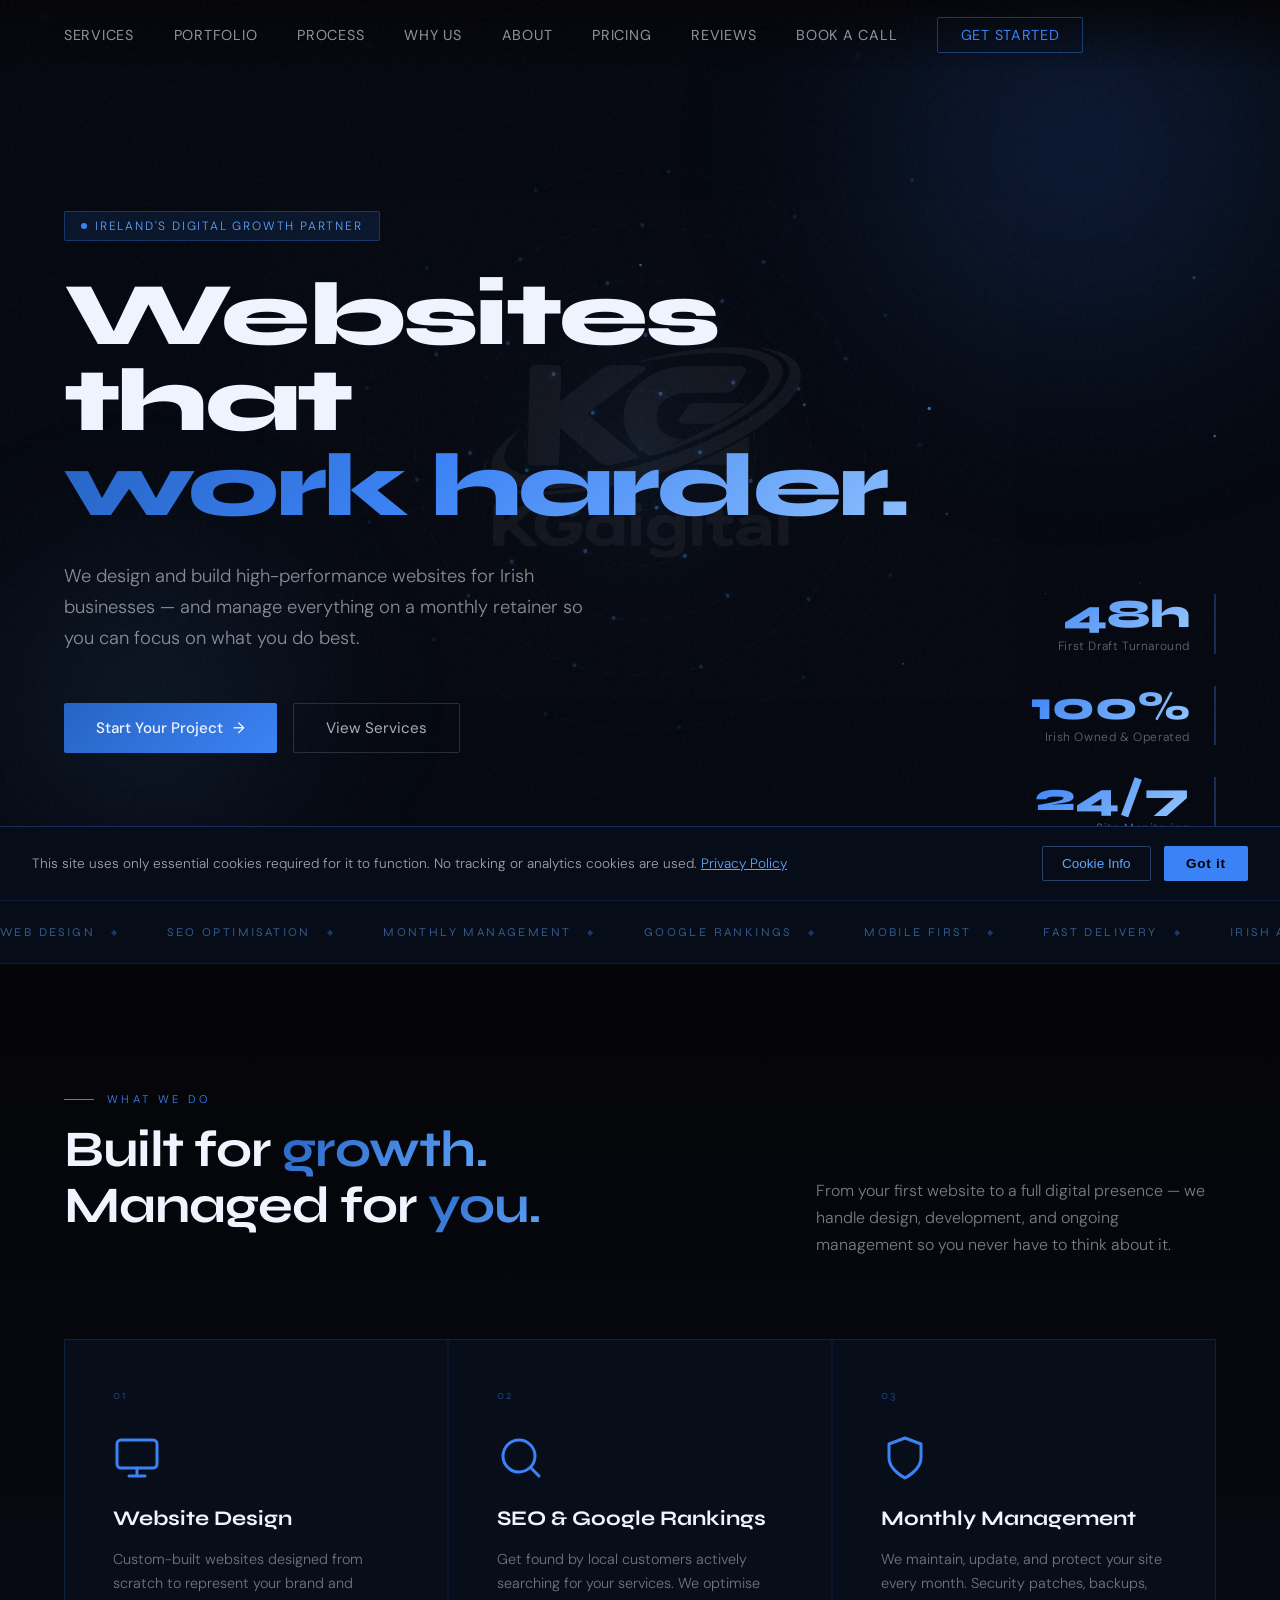
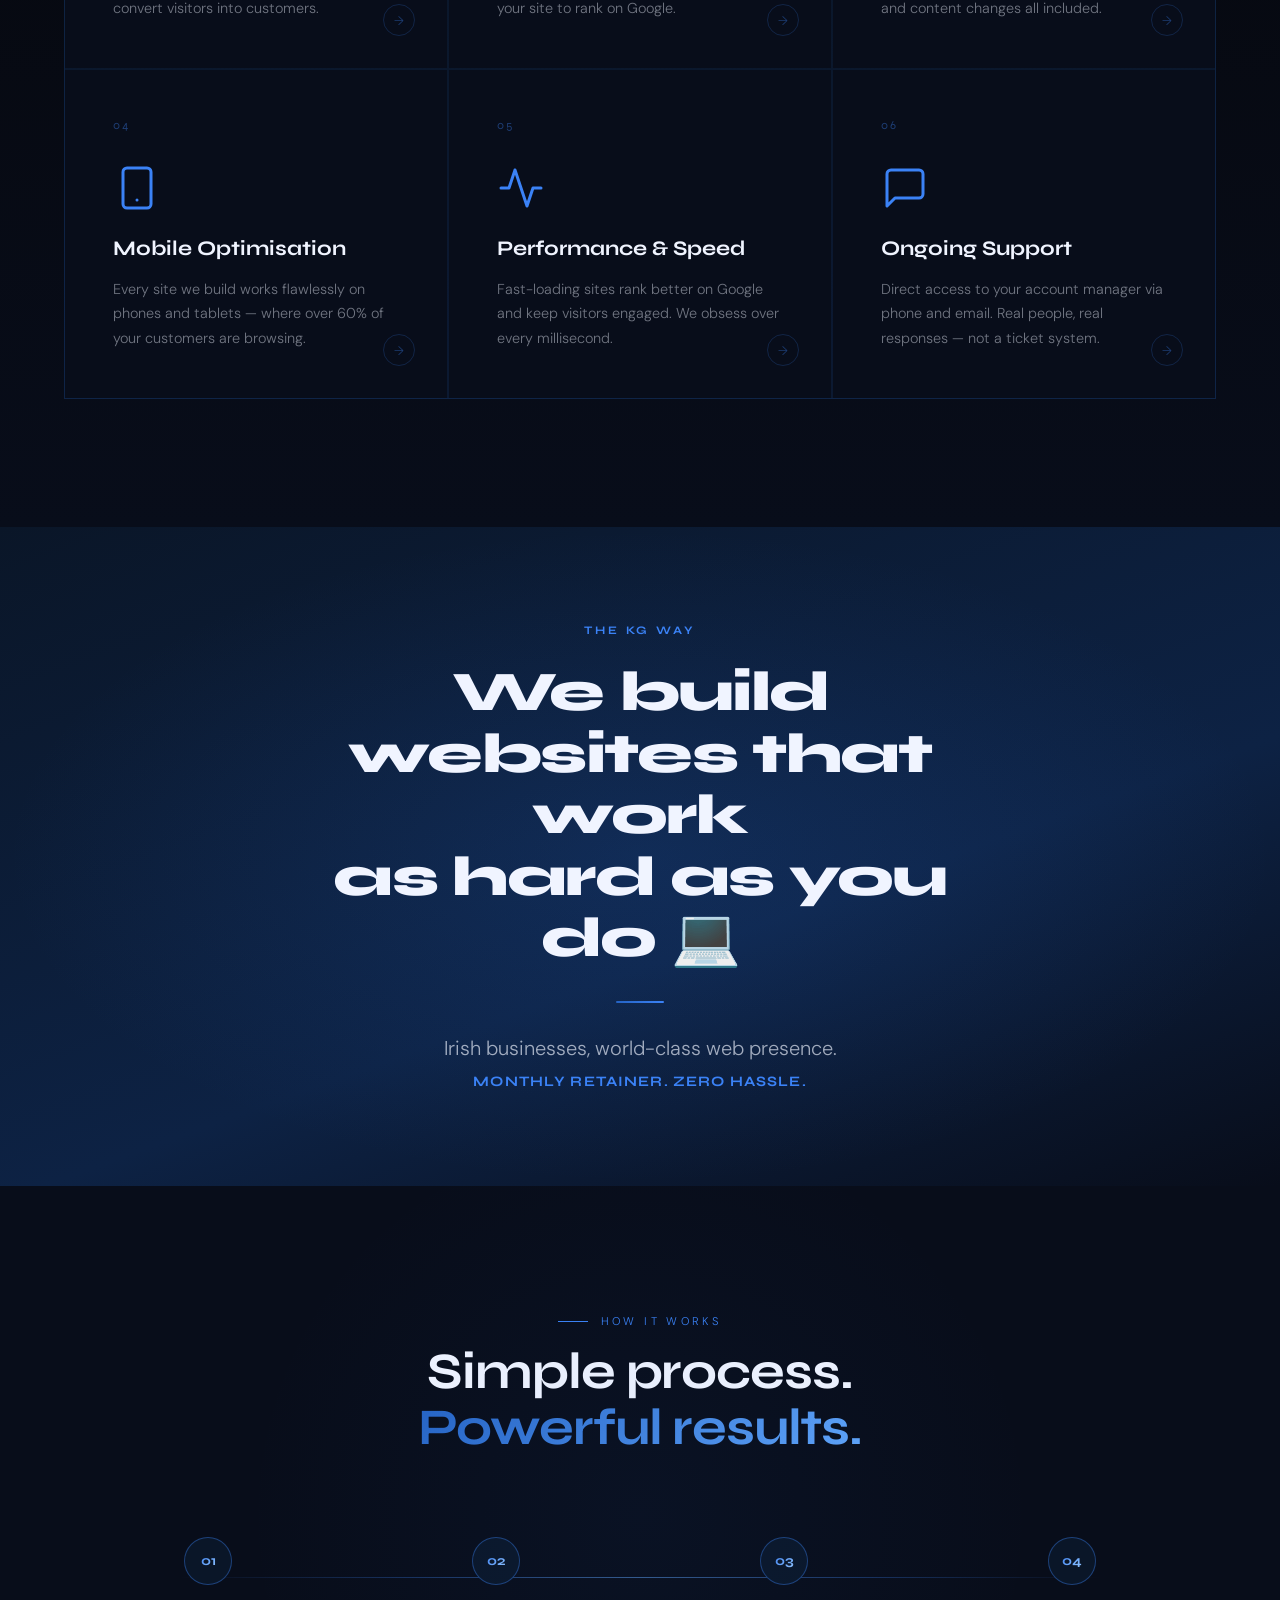
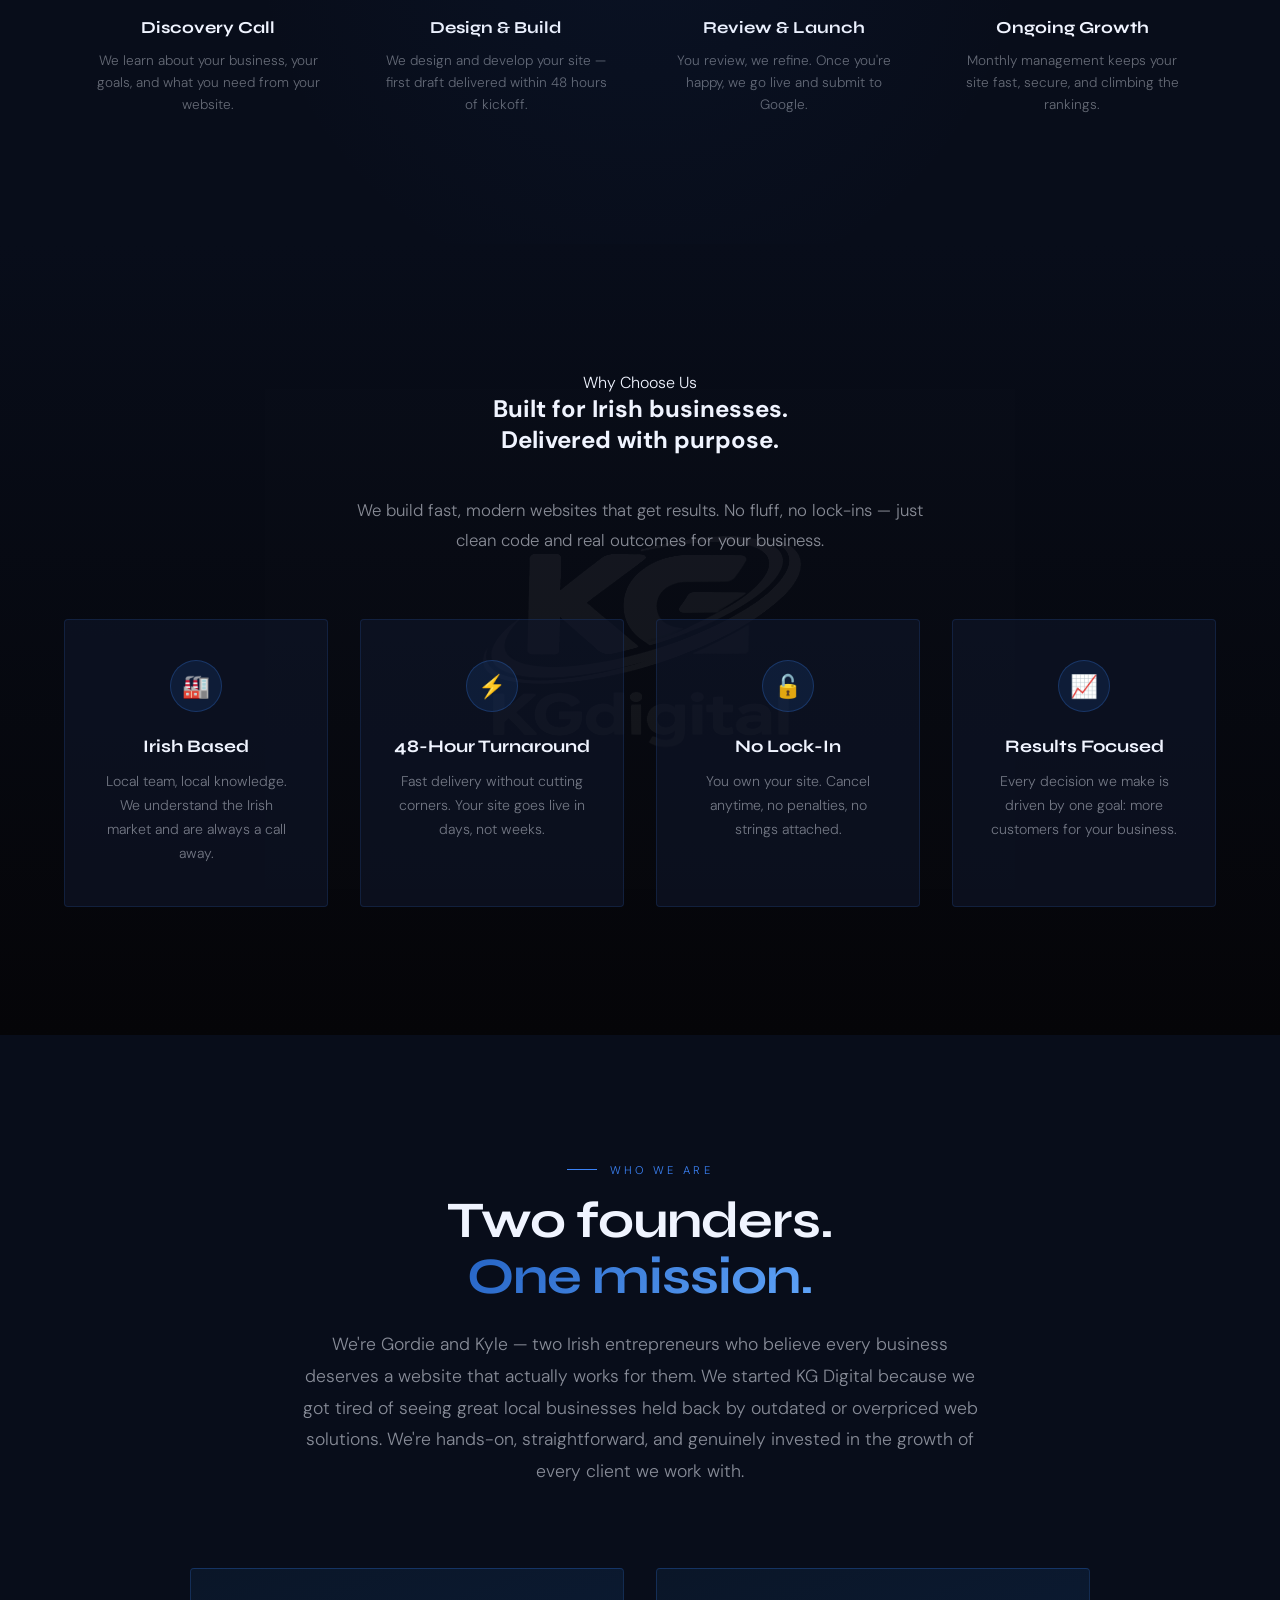
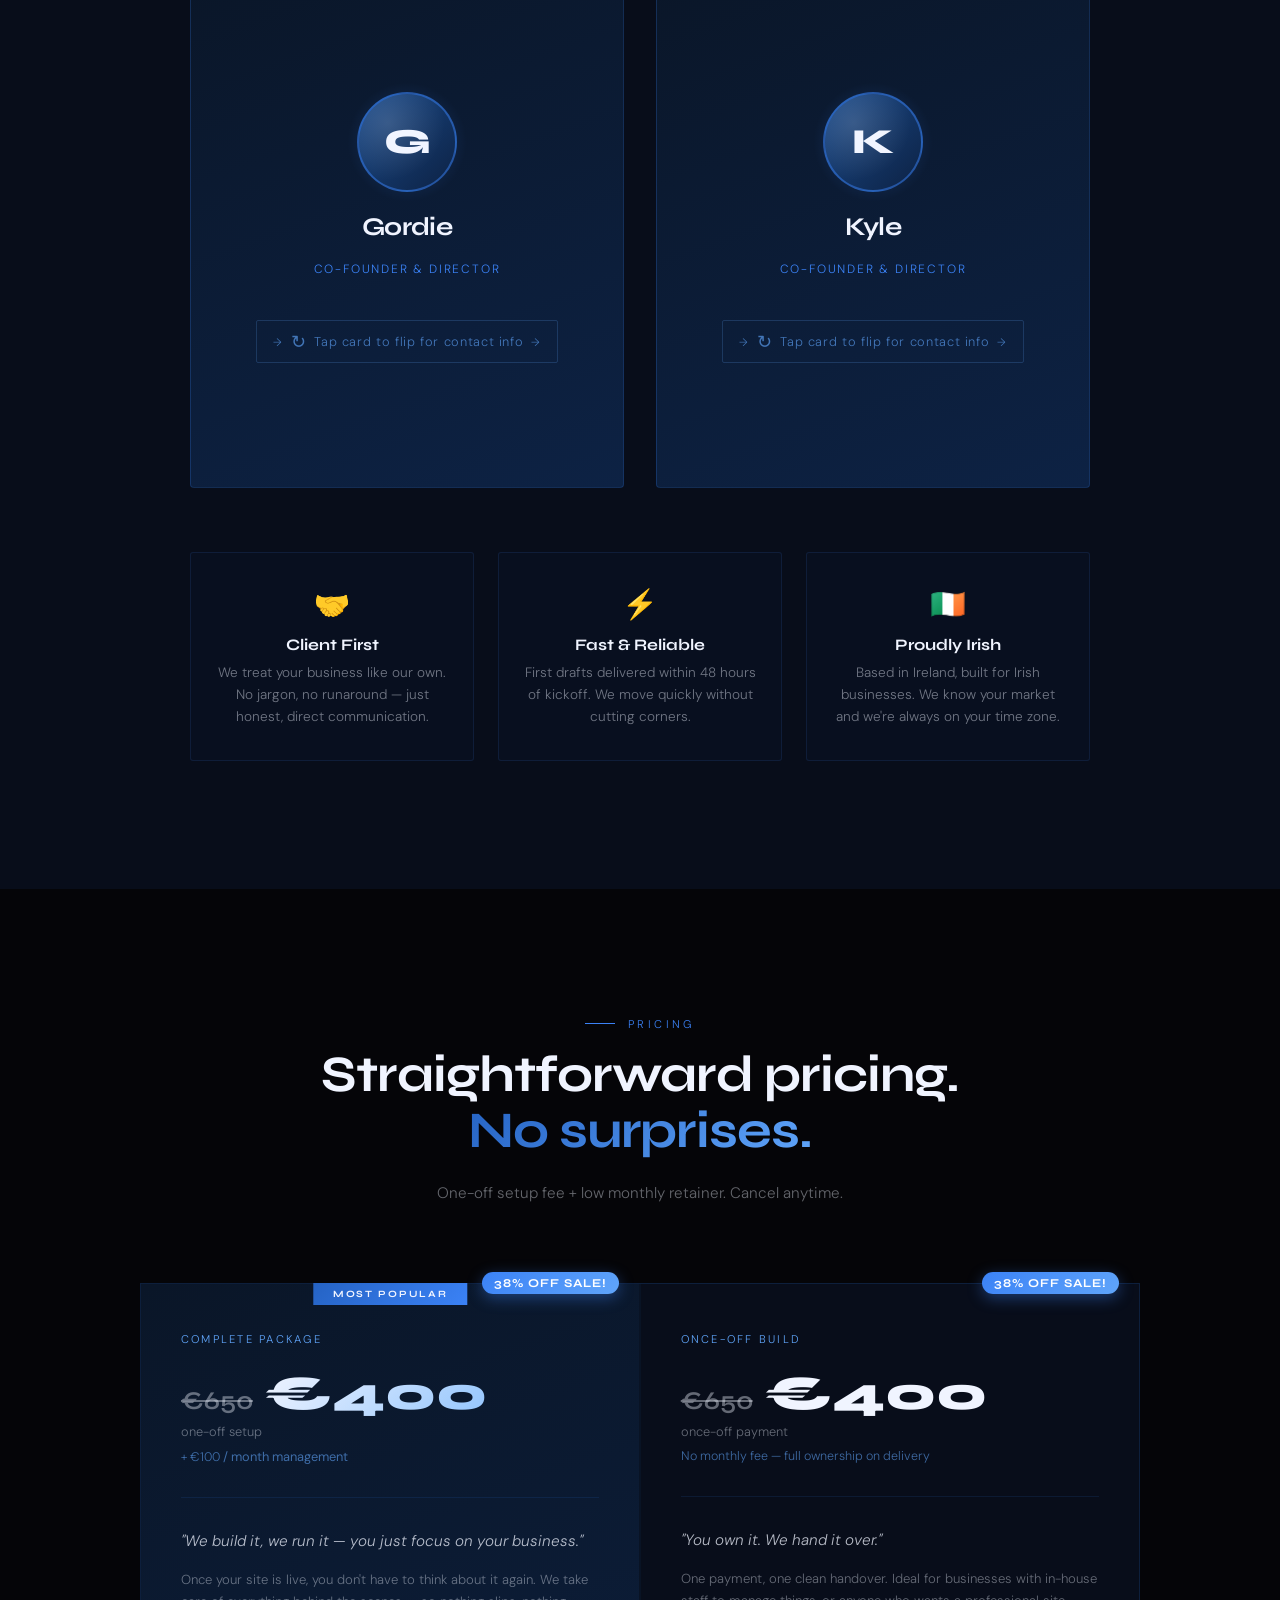
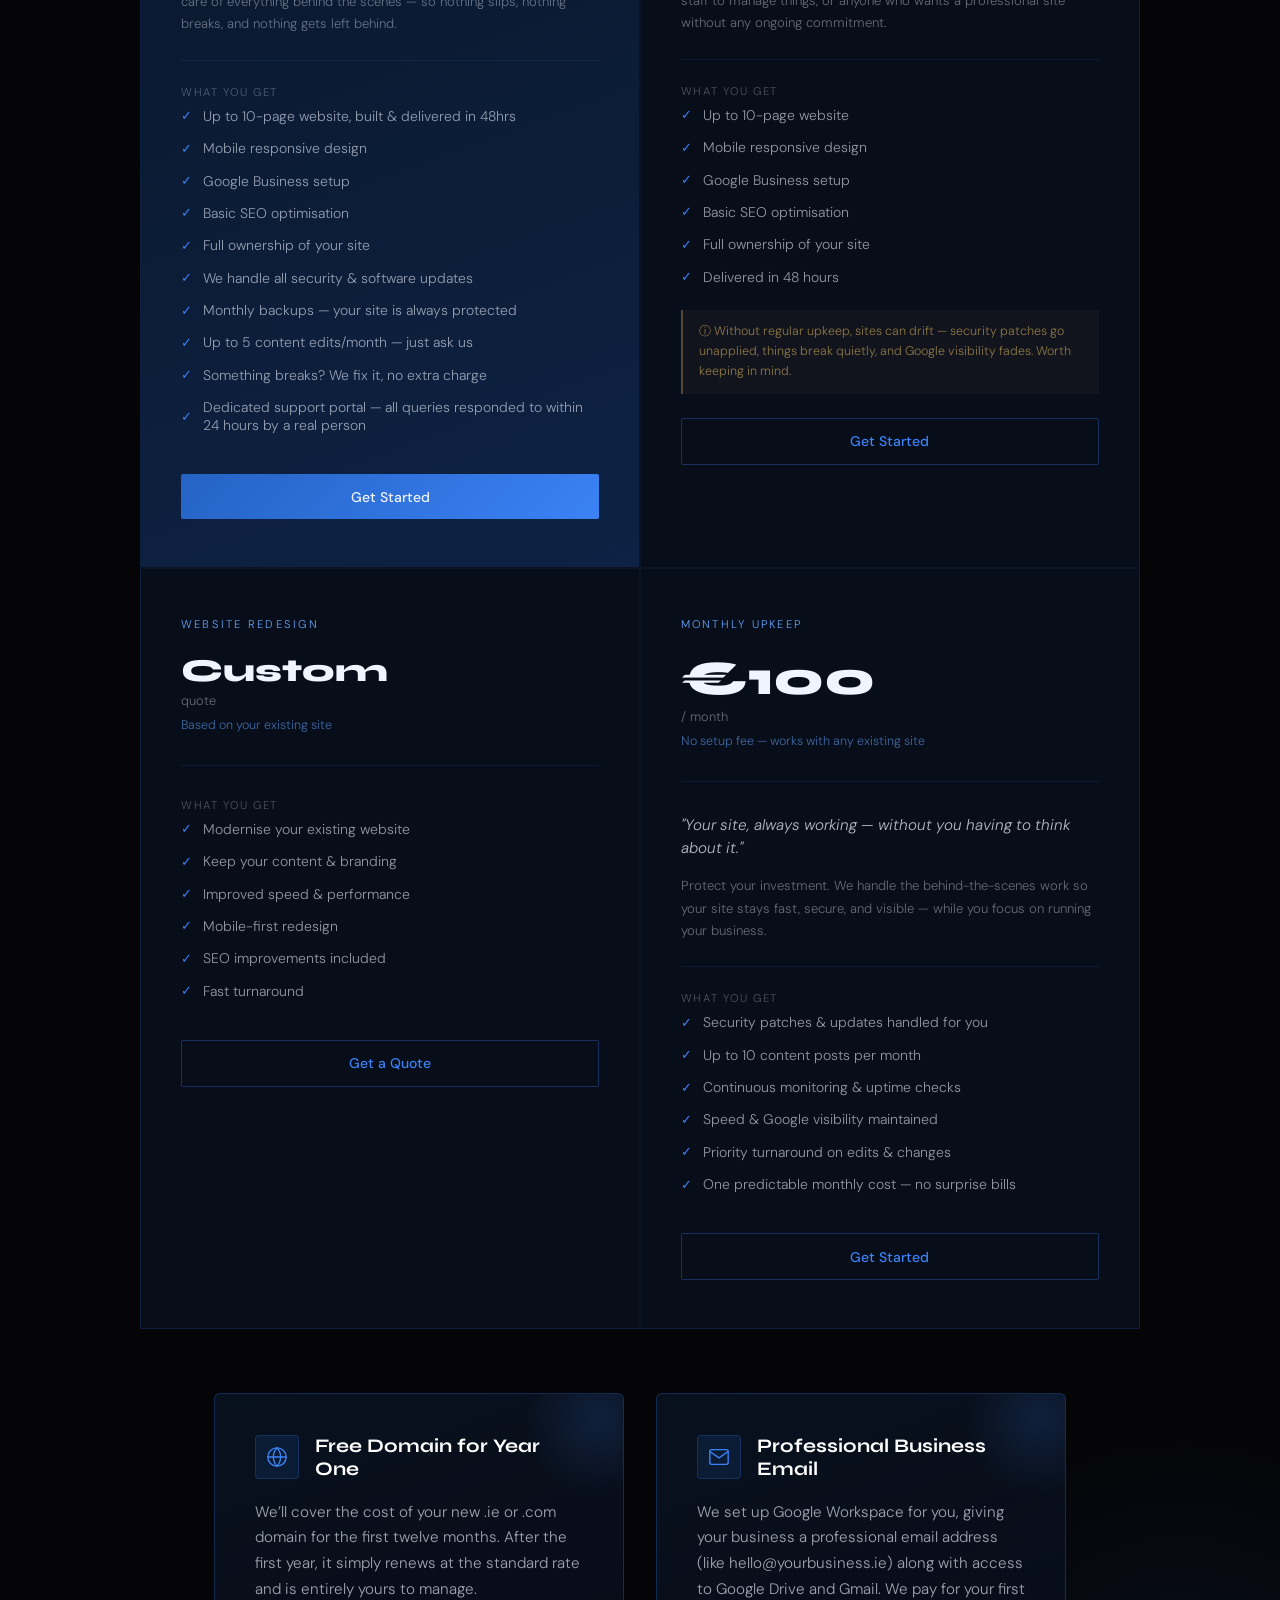
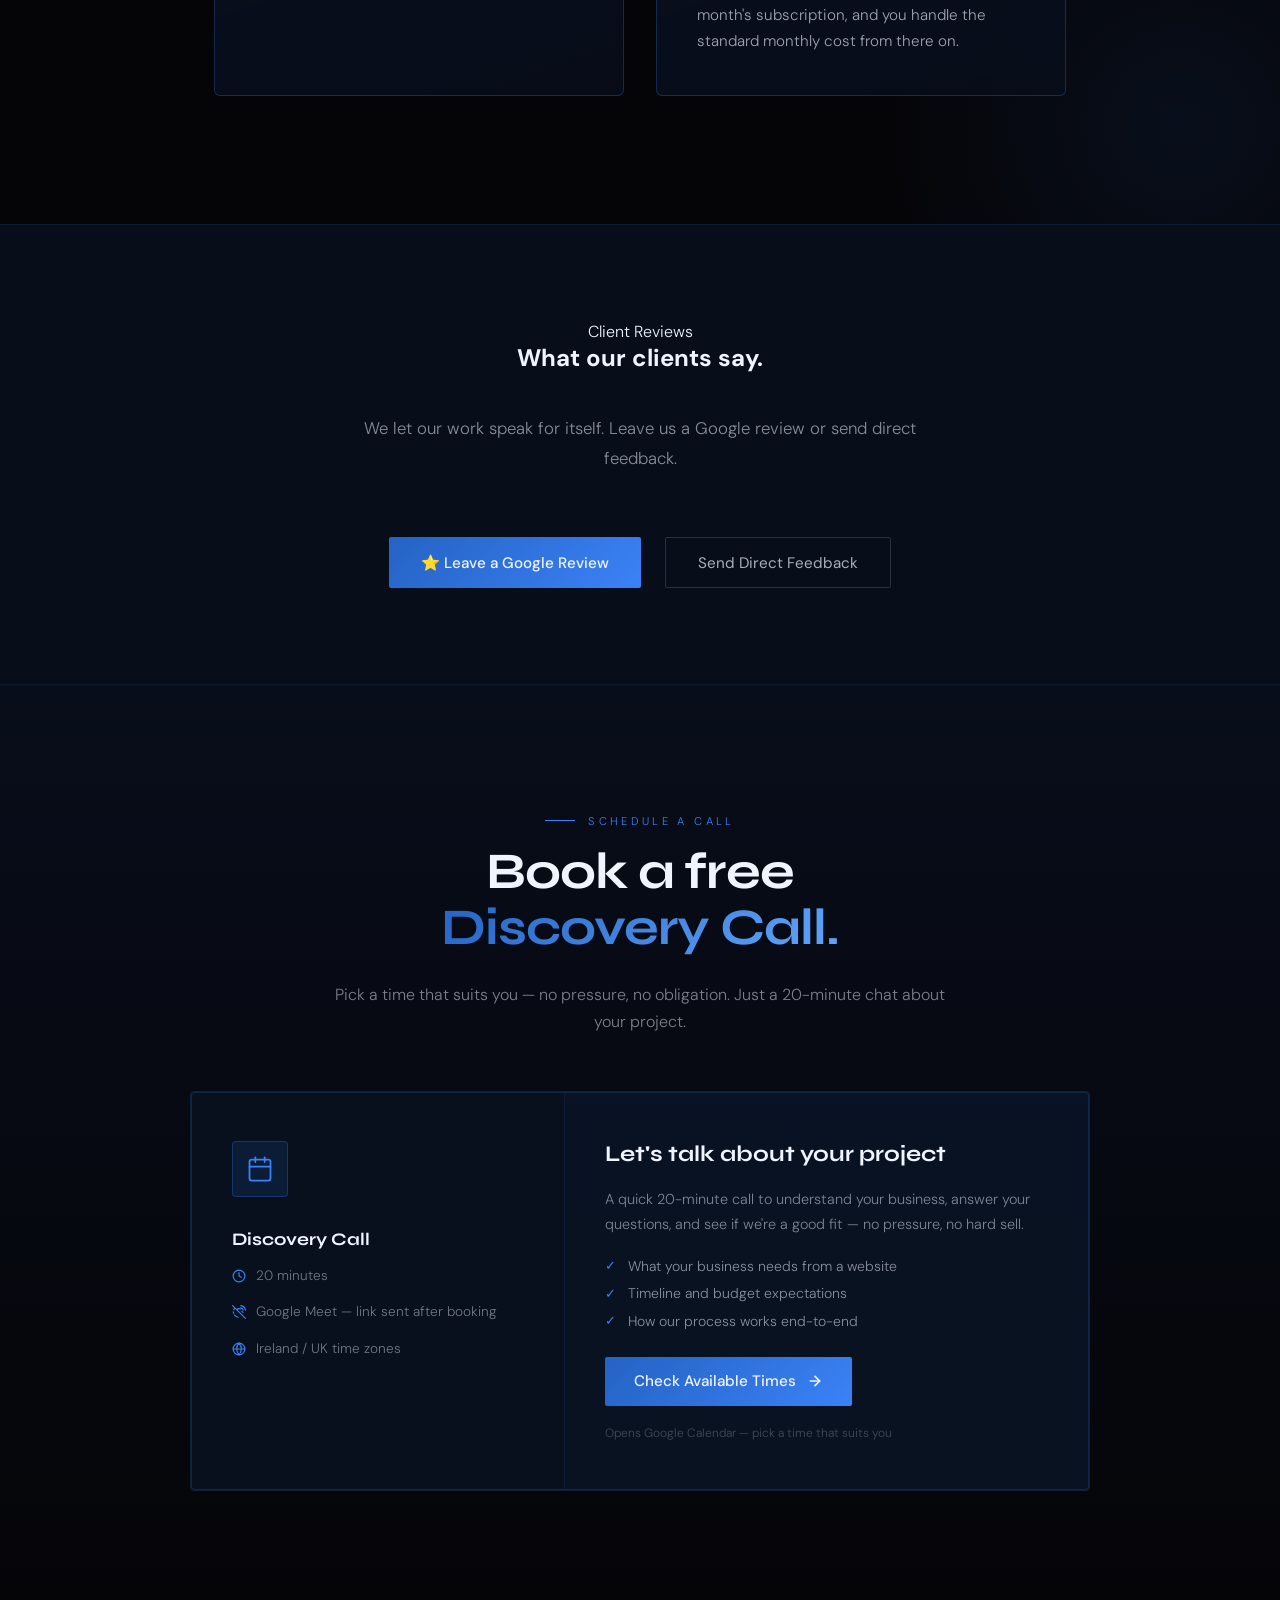
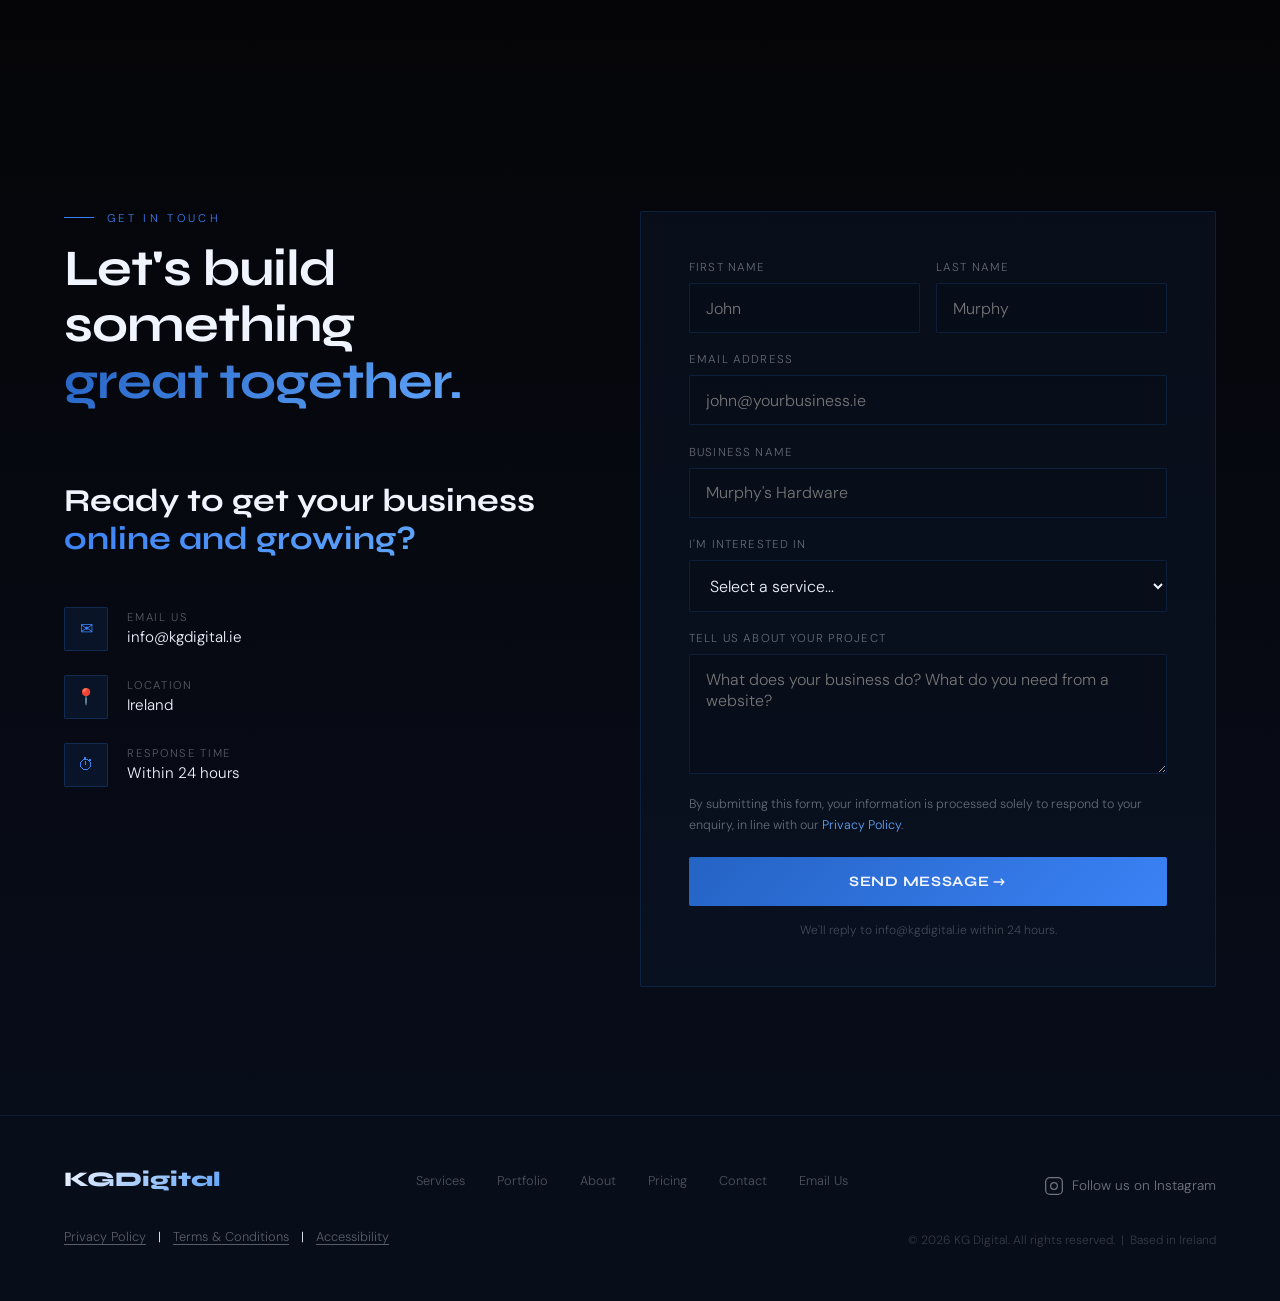
==== index.html @ 789ef0d8 "Add Google Calendar booking section to homepage - New #booking section between reviews and contact w" ====
<!DOCTYPE html>
<html lang="en">
<head>
<!-- GOOGLE SEARCH CONSOLE: Replace content value below with your verification code -->
<meta charset="UTF-8">
<link rel="icon" href="LOGO.png" type="image/png">
<link rel="icon" href="favicon.svg" type="image/svg+xml">
<link rel="apple-touch-icon" href="LOGO.png">
<meta name="viewport" content="width=device-width, initial-scale=1.0">
<title>KG Digital — Web Development Agency Ireland</title>
<meta name="description" content="KG Digital is an Irish web development and management agency. We build fast, modern websites for businesses across Ireland — delivered in 48 hours.">
<meta name="keywords" content="web design Ireland, web development agency Ireland, website management Ireland, SEO Ireland, KG Digital">
<link rel="canonical" href="https://kgdigital.ie/">
<meta property="og:type" content="website">
<meta property="og:url" content="https://kgdigital.ie/">
<meta property="og:title" content="KG Digital — Web Development Agency Ireland">
<meta property="og:description" content="We build fast, modern websites for Irish businesses — delivered in 48 hours. Website design, SEO &amp; monthly management.">
<meta property="og:site_name" content="KG Digital">
<meta property="og:image" content="https://kgdigital.ie/LOGO.png">
<meta property="og:image:width" content="770">
<meta property="og:image:height" content="433">
<meta property="og:image:alt" content="KG Digital — Web Development Agency Ireland">
<meta property="og:locale" content="en_IE">
<meta name="twitter:card" content="summary_large_image">
<meta name="twitter:title" content="KG Digital — Web Development Agency Ireland">
<meta name="twitter:description" content="We build fast, modern websites for Irish businesses — delivered in 48 hours. Website design, SEO &amp; monthly management.">
<meta name="twitter:image" content="https://kgdigital.ie/LOGO.png">
<meta name="robots" content="index, follow, max-image-preview:large, max-snippet:-1, max-video-preview:-1">
<meta name="author" content="KG Digital">
<meta name="theme-color" content="#050508">
<meta name="geo.region" content="IE">
<meta name="geo.placename" content="County Offaly, Ireland">
<link rel="sitemap" type="application/xml" href="https://kgdigital.ie/sitemap.xml">
<script type="application/ld+json">
{
  "@context": "https://schema.org",
  "@type": ["LocalBusiness", "ProfessionalService"],
  "name": "KG Digital",
  "legalName": "KG Digital",
  "description": "Irish web development and management agency building high-performance websites for local businesses.",
  "url": "https://kgdigital.ie",
  "email": "info@kgdigital.ie",
  "telephone": "+353830615112",
  "priceRange": "€€",
  "logo": "https://kgdigital.ie/LOGO.png",
  "image": "https://kgdigital.ie/LOGO.png",
  "address": {
    "@type": "PostalAddress",
    "addressRegion": "County Offaly / County Westmeath",
    "addressCountry": "IE"
  },
  "areaServed": {
    "@type": "Country",
    "name": "Ireland"
  },
  "openingHoursSpecification": [
    {
      "@type": "OpeningHoursSpecification",
      "dayOfWeek": ["Monday","Tuesday","Wednesday","Thursday","Friday"],
      "opens": "09:00",
      "closes": "17:30"
    }
  ],
  "sameAs": [
    "https://www.instagram.com/kg_web_design"
  ],
  "founder": [
    {"@type": "Person", "name": "Gordie Feery"},
    {"@type": "Person", "name": "Kyle"}
  ],
  "knowsAbout": ["Web Design", "Web Development", "SEO", "Website Management", "Digital Marketing"]
}
</script>
<link rel="preconnect" href="https://fonts.googleapis.com">
<link rel="preconnect" href="https://fonts.gstatic.com" crossorigin>
<link rel="preload" href="https://fonts.googleapis.com/css2?family=Syne:wght@400;600;700;800&family=DM+Sans:ital,wght@0,300;0,400;0,500;1,300&display=swap" as="style" onload="this.onload=null;this.rel='stylesheet'">
<noscript><link href="https://fonts.googleapis.com/css2?family=Syne:wght@400;600;700;800&family=DM+Sans:ital,wght@0,300;0,400;0,500;1,300&display=swap" rel="stylesheet"></noscript>
<link rel="stylesheet" href="styles.css">
<style>
#booking{background:linear-gradient(to bottom,var(--deep),var(--black));border-top:1px solid rgba(37,99,196,0.15);}
.booking-frame-wrap{max-width:900px;margin:0 auto;background:rgba(10,22,40,0.5);border:1px solid rgba(37,99,196,0.2);border-radius:4px;overflow:hidden;}
.booking-placeholder{display:flex;flex-direction:column;align-items:center;justify-content:center;text-align:center;padding:4rem 2rem;gap:1rem;}
.booking-placeholder h3{font-family:'Syne',sans-serif;font-size:1.4rem;font-weight:700;color:var(--white);}
.booking-placeholder p{color:rgba(240,244,255,0.5);max-width:440px;line-height:1.7;}
.bp-icon{width:64px;height:64px;background:rgba(37,99,196,0.15);border:1px solid rgba(59,130,246,0.25);border-radius:4px;display:flex;align-items:center;justify-content:center;font-size:1.8rem;margin:0 auto 0.5rem;}
#booking iframe{display:block;width:100%;}
.booking-card{display:grid;grid-template-columns:1fr 1.4fr;gap:0;max-width:900px;margin:0 auto;background:rgba(10,22,40,0.5);border:1px solid rgba(37,99,196,0.25);border-radius:4px;overflow:hidden;}
.booking-card-left{padding:3rem 2.5rem;border-right:1px solid rgba(37,99,196,0.15);background:rgba(8,13,26,0.4);display:flex;flex-direction:column;gap:2rem;}
.booking-card-icon{width:56px;height:56px;background:rgba(37,99,196,0.15);border:1px solid rgba(59,130,246,0.25);border-radius:4px;display:flex;align-items:center;justify-content:center;color:var(--bright-blue);}
.booking-card-meta{display:flex;flex-direction:column;gap:1rem;}
.booking-type{font-family:'Syne',sans-serif;font-size:1.1rem;font-weight:700;color:var(--white);}
.booking-detail{display:flex;align-items:center;gap:0.6rem;font-size:0.85rem;color:rgba(240,244,255,0.45);line-height:1.5;}
.booking-detail svg{flex-shrink:0;color:var(--bright-blue);}
.booking-card-right{padding:3rem 2.5rem;display:flex;flex-direction:column;gap:1.2rem;}
.booking-card-title{font-family:'Syne',sans-serif;font-size:1.4rem;font-weight:700;color:var(--white);line-height:1.2;}
.booking-card-desc{font-size:0.9rem;color:rgba(240,244,255,0.5);line-height:1.75;}
.booking-card-points{list-style:none;padding:0;margin:0;display:flex;flex-direction:column;gap:0.6rem;}
.booking-card-points li{font-size:0.875rem;color:rgba(240,244,255,0.55);display:flex;align-items:center;gap:0.7rem;}
.booking-card-points li::before{content:'✓';color:var(--bright-blue);font-size:0.8rem;flex-shrink:0;}
.booking-cta-btn{display:inline-flex;align-items:center;gap:0.7rem;background:linear-gradient(135deg,var(--blue),var(--bright-blue));color:var(--white);padding:0.9rem 1.8rem;border-radius:2px;text-decoration:none;font-weight:500;font-size:0.95rem;transition:all 0.3s ease;margin-top:0.5rem;width:fit-content;position:relative;overflow:hidden;}
.booking-cta-btn::before{content:'';position:absolute;inset:0;background:linear-gradient(135deg,var(--bright-blue),var(--sky));opacity:0;transition:opacity 0.3s;}
.booking-cta-btn:hover::before{opacity:1;}
.booking-cta-btn:hover{transform:translateY(-2px);box-shadow:0 20px 40px rgba(37,99,196,0.4);}
.booking-cta-btn span,.booking-cta-btn svg{position:relative;z-index:1;}
.booking-card-note{font-size:0.75rem;color:rgba(240,244,255,0.25);}
@media(max-width:700px){.booking-card{grid-template-columns:1fr;}.booking-card-left{border-right:none;border-bottom:1px solid rgba(37,99,196,0.15);padding:2rem 1.5rem;}.booking-card-right{padding:2rem 1.5rem;}}
</style>
</head>
<body>

<!-- PRELOADER -->
<div id="preloader">
  <div class="preloader-blob"></div>
  <div class="preloader-content">
    <div class="preloader-logo">KG<span>Digital</span></div>
    <div class="preloader-progress-wrapper">
      <div class="preloader-progress-bar">
        <div class="preloader-progress-line"></div>
      </div>
      <div class="preloader-text">Loading Experience</div>
    </div>
  </div>
</div>

<!-- Skip navigation -->
<a href="#main-content" class="skip-link" style="position:absolute;top:-40px;left:0;background:var(--bright-blue);color:#000;padding:0.5rem 1rem;z-index:9999;transition:top 0.2s;font-size:0.9rem;border-radius:0 0 4px 0;">Skip to main content</a>

<!-- COOKIE BANNER -->
<div id="cookie-banner" role="region" aria-label="Cookie consent">
  <p>This site uses only essential cookies required for it to function. No tracking or analytics cookies are used. <a href="#" onclick="openModal('privacy');return false;">Privacy Policy</a></p>
  <div class="cookie-btns">
    <button class="cookie-manage" onclick="openModal('cookie-settings')">Cookie Info</button>
    <button class="cookie-accept" onclick="closeCookie('accept')">Got it</button>
  </div>
</div>

<!-- PRIVACY POLICY MODAL -->
<div id="modal-privacy" class="legal-modal" role="dialog" aria-modal="true" aria-labelledby="privacy-title">
  <div class="legal-modal-box">
    <button class="legal-close" onclick="closeModal('privacy')" aria-label="Close">✕</button>
    <h2 id="privacy-title">Privacy Policy</h2>
    <span class="legal-date">Last updated: April 2026</span>
    <h3>Who we are</h3>
    <p>KG Digital is a web development and management agency based in Ireland. We are the data controller for personal data collected through this website.</p>
    <p>Data Controller: KG Digital<br>Email: <a href="mailto:info@kgdigital.ie" style="color:var(--sky)">info@kgdigital.ie</a></p>
    <h3>What data we collect</h3>
    <ul>
      <li><strong>Contact form submissions:</strong> name, email address, business name, and project details you provide voluntarily</li>
      <li><strong>Technical data:</strong> IP address, browser type, and pages visited (retained for up to 30 days for security purposes)</li>
    </ul>
    <h3>Legal basis for processing</h3>
    <ul>
      <li><strong>Contact form data:</strong> Legitimate interest — to respond to your business enquiry (Article 6(1)(f) GDPR)</li>
      <li><strong>Technical/security data:</strong> Legitimate interest — to maintain website security and diagnose issues</li>
      <li><strong>Optional cookies (analytics):</strong> Consent — only collected if you click "Accept all"</li>
    </ul>
    <h3>How long we keep it</h3>
    <ul>
      <li>Contact form data: up to 2 years, then securely deleted (unless a contractual relationship requires longer retention)</li>
      <li>Technical/log data: up to 30 days</li>
      <li>Cookie consent preference: stored locally in your browser until you clear it</li>
    </ul>
    <h3>Your rights under GDPR</h3>
    <p>As a data subject under the GDPR and the Data Protection Acts 1988–2018, you have the following rights:</p>
    <ul>
      <li><strong>Right of access</strong> — request a copy of the personal data we hold about you</li>
      <li><strong>Right to rectification</strong> — request correction of inaccurate or incomplete data</li>
      <li><strong>Right to erasure</strong> — request deletion of your personal data ("right to be forgotten")</li>
      <li><strong>Right to restrict processing</strong> — request that we limit how we use your data</li>
      <li><strong>Right to data portability</strong> — receive your data in a structured, machine-readable format</li>
      <li><strong>Right to object</strong> — object to processing based on legitimate interest</li>
      <li><strong>Right to withdraw consent</strong> — where processing is based on consent, you may withdraw it at any time</li>
    </ul>
    <p>To exercise any of these rights, email <a href="mailto:info@kgdigital.ie" style="color:var(--sky)">info@kgdigital.ie</a>. We will respond within 30 days. You may also lodge a complaint with the <a href="https://dataprotection.ie" target="_blank" rel="noopener noreferrer" style="color:var(--sky)">Data Protection Commission (dataprotection.ie)</a>, Ireland's supervisory authority.</p>
    <h3>Cookies</h3>
    <p>We use essential cookies to make the site function. With your consent, we may also use analytics cookies to understand how visitors use the site. You can manage your preferences using the cookie banner or by clearing your browser cookies.</p>
    <table style="width:100%;border-collapse:collapse;font-size:0.85rem;margin-top:0.5rem;">
      <thead><tr style="border-bottom:1px solid rgba(96,165,250,0.3)"><th style="text-align:left;padding:0.4rem 0.6rem">Cookie</th><th style="text-align:left;padding:0.4rem 0.6rem">Type</th><th style="text-align:left;padding:0.4rem 0.6rem">Purpose</th><th style="text-align:left;padding:0.4rem 0.6rem">Duration</th></tr></thead>
      <tbody>
        <tr><td style="padding:0.4rem 0.6rem">kg_cookie_consent</td><td style="padding:0.4rem 0.6rem">Essential</td><td style="padding:0.4rem 0.6rem">Stores your cookie preference</td><td style="padding:0.4rem 0.6rem">Until cleared</td></tr>
        <tr><td style="padding:0.4rem 0.6rem">Google Fonts</td><td style="padding:0.4rem 0.6rem">Functional</td><td style="padding:0.4rem 0.6rem">Loads web fonts for display</td><td style="padding:0.4rem 0.6rem">Session</td></tr>
      </tbody>
    </table>
    <h3>Third-party data processors</h3>
    <ul>
      <li><strong>Google LLC (USA)</strong> — Google Fonts. Google operates under Standard Contractual Clauses for EU/EEA data transfers under Article 46 GDPR.</li>
    </ul>
    <h3>Data transfers outside the EEA</h3>
    <p>Google Fonts requests are processed by Google LLC (USA). Google operates under Standard Contractual Clauses approved by the European Commission, ensuring an adequate level of data protection.</p>
  </div>
</div>

<!-- TERMS & CONDITIONS MODAL -->
<div id="modal-terms" class="legal-modal" role="dialog" aria-modal="true" aria-labelledby="terms-title">
  <div class="legal-modal-box">
    <button class="legal-close" onclick="closeModal('terms')" aria-label="Close">✕</button>
    <h2 id="terms-title">Terms &amp; Conditions</h2>
    <span class="legal-date">Last updated: April 2026</span>
    <h3>1. Agreement</h3>
    <p>By engaging KG Digital for services, you agree to these terms. These terms are governed by the laws of the Republic of Ireland and EU law.</p>
    <h3>2. Services</h3>
    <p>KG Digital provides website design, development, and ongoing management services. Specific deliverables, timelines, and fees are agreed in writing before work commences.</p>
    <h3>3. Payment</h3>
    <p>Invoices are due within 14 days of issue unless otherwise agreed. Late payment may result in suspension of services.</p>
    <h3>4. Intellectual property</h3>
    <p>Upon full payment, you own the final website and its custom content. KG Digital retains the right to display completed work in our portfolio unless you request otherwise in writing.</p>
    <h3>5. Liability</h3>
    <p>KG Digital's liability is limited to the value of the services provided. We are not liable for indirect losses, loss of revenue, or consequential damages.</p>
    <h3>6. Changes &amp; cancellation</h3>
    <p>Changes to project scope may affect timelines and cost. You may cancel within 14 days of signing an agreement for a full refund, provided no work has commenced.</p>
    <h3>7. Contact</h3>
    <p>For any queries: <a href="mailto:info@kgdigital.ie" style="color:var(--sky)">info@kgdigital.ie</a></p>
  </div>
</div>

<!-- COOKIE SETTINGS MODAL -->
<div id="modal-cookie-settings" class="legal-modal" role="dialog" aria-modal="true" aria-labelledby="cookie-settings-title">
  <div class="legal-modal-box">
    <button class="legal-close" onclick="closeModal('cookie-settings')" aria-label="Close">&#x2715;</button>
    <h2 id="cookie-settings-title">Cookie Preferences</h2>
    <span class="legal-date">Manage your cookie settings</span>
    <p>This site uses only essential cookies required for it to function. No analytics, tracking, or marketing cookies are used.</p>
    <div class="cookie-pref-item">
      <div class="cookie-pref-info">
        <strong>Essential Cookies</strong>
        <p>Required for the website to function. Cannot be disabled.</p>
      </div>
      <label class="cookie-toggle-label"><input type="checkbox" checked disabled aria-label="Essential cookies (always on)"> <span class="cookie-toggle-always">Always On</span></label>
    </div>
    <div style="margin-top:1.5rem;">
      <button class="cookie-accept" onclick="closeCookie('accept');closeModal('cookie-settings')">Got it</button>
    </div>
  </div>
</div>

<!-- ACCESSIBILITY STATEMENT MODAL -->
<div id="modal-accessibility" class="legal-modal" role="dialog" aria-modal="true" aria-labelledby="accessibility-title">
  <div class="legal-modal-box">
    <button class="legal-close" onclick="closeModal('accessibility')" aria-label="Close">&#x2715;</button>
    <h2 id="accessibility-title">Accessibility Statement</h2>
    <span class="legal-date">Last updated: April 2026</span>
    <h3>Our commitment</h3>
    <p>KG Digital is committed to making this website accessible to all users, including those with disabilities. We aim to conform to the <strong>Web Content Accessibility Guidelines (WCAG) 2.1 Level AA</strong>.</p>
    <h3>Measures taken</h3>
    <ul>
      <li>Semantic HTML5 elements used throughout (nav, main, section, footer)</li>
      <li>All interactive elements are keyboard navigable</li>
      <li>Colour contrast ratios meet or exceed WCAG 2.1 AA requirements</li>
      <li>All images have descriptive alt text or are marked decorative</li>
      <li>Form fields are labelled and associated with their inputs</li>
      <li>Skip-to-content link provided for keyboard users</li>
      <li>ARIA roles and labels used where appropriate</li>
    </ul>
    <h3>Known limitations</h3>
    <p>We are continuously improving accessibility. If you encounter any barriers, please contact us and we will address them promptly.</p>
    <h3>Feedback &amp; contact</h3>
    <p>If you experience any accessibility issues, please email <a href="mailto:info@kgdigital.ie" style="color:var(--sky)">info@kgdigital.ie</a> and we will respond within 5 working days.</p>
    <h3>Enforcement</h3>
    <p>If you are not satisfied with our response, you may contact the <a href="https://nda.ie" target="_blank" rel="noopener noreferrer" style="color:var(--sky)">National Disability Authority (nda.ie)</a> or the <a href="https://ihrec.ie" target="_blank" rel="noopener noreferrer" style="color:var(--sky)">Irish Human Rights and Equality Commission (ihrec.ie)</a>.</p>
  </div>
</div>


<!-- NAV -->
<nav>
  <span aria-hidden="true" style="display:none;"><img src="nav-logo.png" id="nav-logo-img" alt="KG Digital logo" style="height:44px;width:auto;" /></span>
  <button class="nav-hamburger" id="navHamburger" aria-label="Toggle navigation menu" aria-expanded="false"><span></span><span></span><span></span></button>
  <ul class="nav-links" id="navLinks">
    <li><a href="services.html">Services</a></li>
    <li><a href="portfolio.html">Portfolio</a></li>
    <li><a href="#process">Process</a></li>
    <li><a href="#why">Why Us</a></li>
    <li><a href="#about">About</a></li>
    <li><a href="#pricing">Pricing</a></li>
    <li><a href="#reviews-cta">Reviews</a></li>
    <li><a href="#booking">Book a Call</a></li>
    <li><a href="#contact" class="nav-cta">Get Started</a></li>
  </ul>
</nav>

<main id="main-content">

<!-- HERO -->
<section id="hero">
  <canvas id="hero-canvas"></canvas>
  <img id="hero-logo-bg" class="hero-logo-bg" alt="" aria-hidden="true" src="nav-logo.png" width="750" height="750">
  <div class="blob blob-1"></div>
  <div class="blob blob-2"></div>

  <div class="hero-content">
    <div class="hero-badge">Ireland's Digital Growth Partner</div>
    <h1>
      <span class="line-1">Websites that</span>
      <span class="line-2">work harder.</span>
    </h1>
    <p class="hero-sub">We design and build high-performance websites for Irish businesses — and manage everything on a monthly retainer so you can focus on what you do best.</p>
    <div class="hero-btns">
      <a href="#contact" class="btn-primary"><span>Start Your Project</span> <span>→</span></a>
      <a href="#services" class="btn-ghost">View Services</a>
    </div>
  </div>



  <div class="stats-strip">
    <div class="stat">
      <div class="stat-num">48h</div>
      <div class="stat-label">First Draft Turnaround</div>
    </div>
    <div class="stat">
      <div class="stat-num">100%</div>
      <div class="stat-label">Irish Owned & Operated</div>
    </div>
    <div class="stat">
      <div class="stat-num">24/7</div>
      <div class="stat-label">Site Monitoring</div>
    </div>
  </div>
</section>

<!-- MARQUEE -->
<div class="marquee-section">
  <div class="marquee-track">
    <span class="marquee-item">Web Design</span>
    <span class="marquee-item">SEO Optimisation</span>
    <span class="marquee-item">Monthly Management</span>
    <span class="marquee-item">Google Rankings</span>
    <span class="marquee-item">Mobile First</span>
    <span class="marquee-item">Fast Delivery</span>
    <span class="marquee-item">Irish Agency</span>
    <span class="marquee-item">Ongoing Support</span>
    <span class="marquee-item">Web Design</span>
    <span class="marquee-item">SEO Optimisation</span>
    <span class="marquee-item">Monthly Management</span>
    <span class="marquee-item">Google Rankings</span>
    <span class="marquee-item">Mobile First</span>
    <span class="marquee-item">Fast Delivery</span>
    <span class="marquee-item">Irish Agency</span>
    <span class="marquee-item">Ongoing Support</span>
  </div>
</div>

<!-- SERVICES -->
<section id="services">
  <div class="services-header reveal">
    <div>
      <div class="section-label">What We Do</div>
      <h2 class="section-title">Built for <span class="accent">growth.</span><br>Managed for <span class="accent">you.</span></h2>
    </div>
    <p class="services-intro">From your first website to a full digital presence — we handle design, development, and ongoing management so you never have to think about it.</p>
  </div>

  <div class="services-grid reveal">
    <a class="service-card" href="#pricing">
      <div class="service-num">01</div>
      <div class="service-icon">
        <svg viewBox="0 0 24 24"><rect x="2" y="3" width="20" height="14" rx="2"/><path d="M8 21h8M12 17v4"/></svg>
      </div>
      <div class="service-name">Website Design</div>
      <p class="service-desc">Custom-built websites designed from scratch to represent your brand and convert visitors into customers.</p>
      <div class="service-arrow">→</div>
    </a>
    <a class="service-card" href="#pricing">
      <div class="service-num">02</div>
      <div class="service-icon">
        <svg viewBox="0 0 24 24"><circle cx="11" cy="11" r="8"/><path d="m21 21-4.35-4.35"/></svg>
      </div>
      <div class="service-name">SEO & Google Rankings</div>
      <p class="service-desc">Get found by local customers actively searching for your services. We optimise your site to rank on Google.</p>
      <div class="service-arrow">→</div>
    </a>
    <a class="service-card" href="#pricing">
      <div class="service-num">03</div>
      <div class="service-icon">
        <svg viewBox="0 0 24 24"><path d="M12 22s8-4 8-10V5l-8-3-8 3v7c0 6 8 10 8 10z"/></svg>
      </div>
      <div class="service-name">Monthly Management</div>
      <p class="service-desc">We maintain, update, and protect your site every month. Security patches, backups, and content changes all included.</p>
      <div class="service-arrow">→</div>
    </a>
    <a class="service-card" href="#pricing">
      <div class="service-num">04</div>
      <div class="service-icon">
        <svg viewBox="0 0 24 24"><rect x="5" y="2" width="14" height="20" rx="2"/><path d="M12 18h.01"/></svg>
      </div>
      <div class="service-name">Mobile Optimisation</div>
      <p class="service-desc">Every site we build works flawlessly on phones and tablets — where over 60% of your customers are browsing.</p>
      <div class="service-arrow">→</div>
    </a>
    <a class="service-card" href="#pricing">
      <div class="service-num">05</div>
      <div class="service-icon">
        <svg viewBox="0 0 24 24"><polyline points="22 12 18 12 15 21 9 3 6 12 2 12"/></svg>
      </div>
      <div class="service-name">Performance & Speed</div>
      <p class="service-desc">Fast-loading sites rank better on Google and keep visitors engaged. We obsess over every millisecond.</p>
      <div class="service-arrow">→</div>
    </a>
    <a class="service-card" href="#pricing">
      <div class="service-num">06</div>
      <div class="service-icon">
        <svg viewBox="0 0 24 24"><path d="M21 15a2 2 0 0 1-2 2H7l-4 4V5a2 2 0 0 1 2-2h14a2 2 0 0 1 2 2z"/></svg>
      </div>
      <div class="service-name">Ongoing Support</div>
      <p class="service-desc">Direct access to your account manager via phone and email. Real people, real responses — not a ticket system.</p>
      <div class="service-arrow">→</div>
    </a>
  </div>
</section>

<!-- STATEMENT BLOCK -->
<section class="statement-block">
  <div class="statement-inner reveal">
    <p class="statement-eyebrow">The KG Way</p>
    <h2 class="statement-headline">We build websites that work<br>as hard as you do&nbsp;💻</h2>
    <div class="statement-divider"></div>
    <p class="statement-sub">Irish businesses, world-class web presence.</p>
    <p class="statement-tag">Monthly retainer. Zero hassle.</p>
  </div>
</section>

<!-- PROCESS -->
<section id="process">
  <div class="reveal" style="text-align:center; max-width:600px; margin:0 auto">
    <div class="section-label" style="justify-content:center">How It Works</div>
    <h2 class="section-title">Simple process.<br><span class="accent">Powerful results.</span></h2>
  </div>

  <div class="process-steps reveal">
    <div class="process-step">
      <div class="step-dot"><span>01</span></div>
      <div class="step-title">Discovery Call</div>
      <p class="step-desc">We learn about your business, your goals, and what you need from your website.</p>
    </div>
    <div class="process-step">
      <div class="step-dot"><span>02</span></div>
      <div class="step-title">Design & Build</div>
      <p class="step-desc">We design and develop your site — first draft delivered within 48 hours of kickoff.</p>
    </div>
    <div class="process-step">
      <div class="step-dot"><span>03</span></div>
      <div class="step-title">Review & Launch</div>
      <p class="step-desc">You review, we refine. Once you're happy, we go live and submit to Google.</p>
    </div>
    <div class="process-step">
      <div class="step-dot"><span>04</span></div>
      <div class="step-title">Ongoing Growth</div>
      <p class="step-desc">Monthly management keeps your site fast, secure, and climbing the rankings.</p>
    </div>
  </div>
</section>

<!-- WHY US -->
<section id="why" style="position:relative;overflow:hidden;">
  <img id="why-logo-bg" class="why-logo-bg" alt="" aria-hidden="true" src="nav-logo.png" width="750" height="750" loading="lazy">
  <div class="container">
    <div class="why-header reveal">
      <span class="section-tag">Why Choose Us</span>
      <h2>Built for Irish businesses.<br>Delivered with purpose.</h2>
    </div>
    <p class="why-intro reveal">We build fast, modern websites that get results. No fluff, no lock-ins &mdash; just clean code and real outcomes for your business.</p>
    <div class="why-points-grid">
      <div class="why-point reveal">
        <div class="why-point-icon">&#127981;</div>
        <div class="why-point-title">Irish Based</div>
        <div class="why-point-desc">Local team, local knowledge. We understand the Irish market and are always a call away.</div>
      </div>
      <div class="why-point reveal">
        <div class="why-point-icon">&#9889;</div>
        <div class="why-point-title">48-Hour Turnaround</div>
        <div class="why-point-desc">Fast delivery without cutting corners. Your site goes live in days, not weeks.</div>
      </div>
      <div class="why-point reveal">
        <div class="why-point-icon">&#128275;</div>
        <div class="why-point-title">No Lock-In</div>
        <div class="why-point-desc">You own your site. Cancel anytime, no penalties, no strings attached.</div>
      </div>
      <div class="why-point reveal">
        <div class="why-point-icon">&#128200;</div>
        <div class="why-point-title">Results Focused</div>
        <div class="why-point-desc">Every decision we make is driven by one goal: more customers for your business.</div>
      </div>
    </div>
  </div>
</section>

<!-- ABOUT / TEAM -->
<section id="about">
  <div class="about-intro reveal">
    <div class="section-label" style="justify-content:center">Who We Are</div>
    <h2 class="section-title">Two founders.<br><span class="accent">One mission.</span></h2>
    <p>We're Gordie and Kyle — two Irish entrepreneurs who believe every business deserves a website that actually works for them. We started KG Digital because we got tired of seeing great local businesses held back by outdated or overpriced web solutions. We're hands-on, straightforward, and genuinely invested in the growth of every client we work with.</p>
  </div>

  <div class="team-grid reveal">

    <!-- GORDIE -->
    <div class="team-card" id="card-gordie" onclick="flipCard('gordie')">
      <div class="team-card-inner">
        <div class="team-card-front">
          <div style="position:relative;display:flex;align-items:center;justify-content:center;">
            <div class="avatar-glow"></div>
            <div class="team-avatar">G</div>
          </div>
          <div class="team-name">Gordie</div>
          <div class="team-role">Co-Founder &amp; Director</div>
          <div class="team-flip-hint">
            <span class="flip-tap-icon">&#8635;</span> Tap card to flip for contact info
          </div>
        </div>
        <div class="team-card-back">
          <div class="back-title">Gordie</div>
          <div class="back-subtitle">Co-Founder · KG Digital</div>
          <div class="contact-links">
            <a href="tel:+353830615112" class="contact-link-item">
              <div class="cli-icon">📞</div>
              <div>
                <div class="cli-label">Phone</div>
                <div class="cli-value">083 061 5112</div>
              </div>
            </a>
            <a href="mailto:info@kgdigital.ie" class="contact-link-item">
              <div class="cli-icon">✉</div>
              <div>
                <div class="cli-label">Email</div>
                <div class="cli-value">info@kgdigital.ie</div>
              </div>
            </a>
          </div>
          <div class="back-close" onclick="event.stopPropagation(); flipCard('gordie')">← Flip back</div>
        </div>
      </div>
    </div>

    <!-- KYLE -->
    <div class="team-card" id="card-kyle" onclick="flipCard('kyle')">
      <div class="team-card-inner">
        <div class="team-card-front">
          <div style="position:relative;display:flex;align-items:center;justify-content:center;">
            <div class="avatar-glow"></div>
            <div class="team-avatar">K</div>
          </div>
          <div class="team-name">Kyle</div>
          <div class="team-role">Co-Founder &amp; Director</div>
          <div class="team-flip-hint">
            <span class="flip-tap-icon">&#8635;</span> Tap card to flip for contact info
          </div>
        </div>
        <div class="team-card-back">
          <div class="back-title">Kyle</div>
          <div class="back-subtitle">Co-Founder · KG Digital</div>
          <div class="contact-links">
            <a href="tel:+353858557141" class="contact-link-item">
              <div class="cli-icon">📞</div>
              <div>
                <div class="cli-label">Phone</div>
                <div class="cli-value">085 855 7141</div>
              </div>
            </a>
            <a href="mailto:info@kgdigital.ie" class="contact-link-item">
              <div class="cli-icon">✉</div>
              <div>
                <div class="cli-label">Email</div>
                <div class="cli-value">info@kgdigital.ie</div>
              </div>
            </a>
          </div>
          <div class="back-close" onclick="event.stopPropagation(); flipCard('kyle')">← Flip back</div>
        </div>
      </div>
    </div>

  </div>

  <!-- Values -->
  <div class="values-strip reveal">
    <div class="value-item">
      <div class="value-icon">🤝</div>
      <div class="value-name">Client First</div>
      <div class="value-desc">We treat your business like our own. No jargon, no runaround — just honest, direct communication.</div>
    </div>
    <div class="value-item">
      <div class="value-icon">⚡</div>
      <div class="value-name">Fast &amp; Reliable</div>
      <div class="value-desc">First drafts delivered within 48 hours of kickoff. We move quickly without cutting corners.</div>
    </div>
    <div class="value-item">
      <div class="value-icon">🇮🇪</div>
      <div class="value-name">Proudly Irish</div>
      <div class="value-desc">Based in Ireland, built for Irish businesses. We know your market and we're always on your time zone.</div>
    </div>
  </div>
</section>

<!-- PRICING -->
<section id="pricing">
  <div class="pricing-header reveal">
    <div class="section-label" style="justify-content:center">Pricing</div>
    <h2 class="section-title">Straightforward pricing.<br><span class="accent">No surprises.</span></h2>
    <p style="color:rgba(240,244,255,0.4);margin-top:1rem;font-size:0.95rem;">One-off setup fee + low monthly retainer. Cancel anytime.</p>
  </div>

      <div class="pricing-grid reveal">

    <!-- Complete Package -->
    <div class="price-card featured" style="position: relative;">
      <div style="position: absolute; top: -12px; right: 20px; background: linear-gradient(135deg, var(--bright-blue), var(--sky)); color: #fff; padding: 4px 12px; border-radius: 20px; font-size: 0.75rem; font-family: 'Syne', sans-serif; font-weight: 700; letter-spacing: 1px; text-transform: uppercase; box-shadow: 0 4px 15px rgba(59,130,246,0.4); z-index: 2;">38% Off Sale!</div>
      <div class="price-tier">Complete Package</div>
      <div style="display: flex; align-items: baseline; gap: 0.75rem; margin-bottom: 0.3rem;">
        <span style="text-decoration: line-through; color: rgba(240,244,255,0.4); font-size: 1.6rem; font-family: 'Syne', sans-serif; font-weight: 600;">&#8364;650</span>
        <div class="price-amount" style="margin-bottom: 0;">&#8364;400</div>
      </div>
      <div class="price-period">one-off setup</div>
      <div class="price-setup">+ &#8364;100 <span style="font-size:0.8rem;font-weight:400;">/ month management</span></div>
      <p class="price-tagline">"We build it, we run it — you just focus on your business."</p>
      <p class="price-desc">Once your site is live, you don't have to think about it again. We take care of everything behind the scenes — so nothing slips, nothing breaks, and nothing gets left behind.</p>
      <p style="font-size:0.7rem;letter-spacing:0.15em;text-transform:uppercase;color:rgba(240,244,255,0.3);margin-bottom:0.5rem;">What you get</p>
      <ul class="price-features">
        <li>Up to 10-page website, built &amp; delivered in 48hrs</li>
        <li>Mobile responsive design</li>
        <li>Google Business setup</li>
        <li>Basic SEO optimisation</li>
        <li>Full ownership of your site</li>
        <li>We handle all security &amp; software updates</li>
        <li>Monthly backups — your site is always protected</li>
        <li>Up to 5 content edits/month — just ask us</li>
        <li>Something breaks? We fix it, no extra charge</li>
        <li>Dedicated support portal — all queries responded to within 24 hours by a real person</li>
      </ul>
      <a href="#contact" class="price-btn price-btn-solid">Get Started</a>
    </div>

    <!-- One-Off Build -->
    <div class="price-card" style="position: relative;">
      <div style="position: absolute; top: -12px; right: 20px; background: linear-gradient(135deg, var(--bright-blue), var(--sky)); color: #fff; padding: 4px 12px; border-radius: 20px; font-size: 0.75rem; font-family: 'Syne', sans-serif; font-weight: 700; letter-spacing: 1px; text-transform: uppercase; box-shadow: 0 4px 15px rgba(59,130,246,0.4); z-index: 2;">38% Off Sale!</div>
      <div class="price-tier">Once-Off Build</div>
      <div style="display: flex; align-items: baseline; gap: 0.75rem; margin-bottom: 0.3rem;">
        <span style="text-decoration: line-through; color: rgba(240,244,255,0.4); font-size: 1.6rem; font-family: 'Syne', sans-serif; font-weight: 600;">&#8364;650</span>
        <div class="price-amount" style="margin-bottom: 0;">&#8364;400</div>
      </div>
      <div class="price-period">once-off payment</div>
      <div class="price-setup">No monthly fee &mdash; full ownership on delivery</div>
      <p class="price-tagline">"You own it. We hand it over."</p>
      <p class="price-desc">One payment, one clean handover. Ideal for businesses with in-house staff to manage things, or anyone who wants a professional site without any ongoing commitment.</p>
      <p style="font-size:0.7rem;letter-spacing:0.15em;text-transform:uppercase;color:rgba(240,244,255,0.3);margin-bottom:0.5rem;">What you get</p>
      <ul class="price-features">
        <li>Up to 10-page website</li>
        <li>Mobile responsive design</li>
        <li>Google Business setup</li>
        <li>Basic SEO optimisation</li>
        <li>Full ownership of your site</li>
        <li>Delivered in 48 hours</li>
      </ul>
      <p class="price-note">&#9432; Without regular upkeep, sites can drift — security patches go unapplied, things break quietly, and Google visibility fades. Worth keeping in mind.</p>
      <a href="#contact" class="price-btn price-btn-ghost">Get Started</a>
    </div>

    <!-- Website Redesign -->
    <div class="price-card">
      <div class="price-tier">Website Redesign</div>
      <div class="price-amount" style="font-size:2rem;">Custom</div>
      <div class="price-period">quote</div>
      <div class="price-setup">Based on your existing site</div>
      <p style="font-size:0.7rem;letter-spacing:0.15em;text-transform:uppercase;color:rgba(240,244,255,0.3);margin-bottom:0.5rem;">What you get</p>
      <ul class="price-features">
        <li>Modernise your existing website</li>
        <li>Keep your content &amp; branding</li>
        <li>Improved speed &amp; performance</li>
        <li>Mobile-first redesign</li>
        <li>SEO improvements included</li>
        <li>Fast turnaround</li>
      </ul>
      <a href="#contact" class="price-btn price-btn-ghost">Get a Quote</a>
    </div>

    <!-- Monthly Management -->
    <div class="price-card">
      <div class="price-tier">Monthly Upkeep</div>
      <div class="price-amount">&#8364;100</div>
      <div class="price-period">/ month</div>
      <div class="price-setup">No setup fee &mdash; works with any existing site</div>
      <p class="price-tagline">"Your site, always working — without you having to think about it."</p>
      <p class="price-desc">Protect your investment. We handle the behind-the-scenes work so your site stays fast, secure, and visible — while you focus on running your business.</p>
      <p style="font-size:0.7rem;letter-spacing:0.15em;text-transform:uppercase;color:rgba(240,244,255,0.3);margin-bottom:0.5rem;">What you get</p>
      <ul class="price-features">
        <li>Security patches &amp; updates handled for you</li>
        <li>Up to 10 content posts per month</li>
        <li>Continuous monitoring &amp; uptime checks</li>
        <li>Speed &amp; Google visibility maintained</li>
        <li>Priority turnaround on edits &amp; changes</li>
        <li>One predictable monthly cost — no surprise bills</li>
      </ul>
      <a href="#contact" class="price-btn price-btn-ghost">Get Started</a>
    </div>

  </div>

  <div class="pricing-extras reveal" style="max-width: 900px; margin: 4rem auto 0; display: grid; grid-template-columns: repeat(auto-fit, minmax(300px, 1fr)); gap: 2rem; padding: 0 1.5rem;">
    
    <!-- Free Domain Card -->
    <div class="extra-block" style="background: linear-gradient(160deg, rgba(10,22,40,0.7), rgba(8,13,26,0.9)); border: 1px solid rgba(59,130,246,0.25); border-radius: 6px; padding: 2.5rem; position: relative; overflow: hidden; transition: border-color 0.3s, transform 0.3s;" onmouseover="this.style.borderColor='rgba(59,130,246,0.5)'; this.style.transform='translateY(-4px)';" onmouseout="this.style.borderColor='rgba(59,130,246,0.25)'; this.style.transform='none';">
      <!-- Glow effect -->
      <div style="position: absolute; top: -50px; right: -50px; width: 150px; height: 150px; background: radial-gradient(circle, rgba(59,130,246,0.15) 0%, transparent 70%); border-radius: 50%; pointer-events: none;"></div>
      
      <div style="display: flex; align-items: center; gap: 1rem; margin-bottom: 1.2rem;">
        <div style="width: 44px; height: 44px; border-radius: 4px; background: rgba(37,99,196,0.15); border: 1px solid rgba(59,130,246,0.2); display: flex; align-items: center; justify-content: center; color: var(--bright-blue); flex-shrink: 0;">
          <svg width="22" height="22" viewBox="0 0 24 24" fill="none" stroke="currentColor" stroke-width="1.5" stroke-linecap="round" stroke-linejoin="round"><circle cx="12" cy="12" r="10"></circle><line x1="2" y1="12" x2="22" y2="12"></line><path d="M12 2a15.3 15.3 0 0 1 4 10 15.3 15.3 0 0 1-4 10 15.3 15.3 0 0 1-4-10 15.3 15.3 0 0 1 4-10z"></path></svg>
        </div>
        <h3 style="font-family: 'Syne', sans-serif; font-size: 1.2rem; font-weight: 700; margin: 0; color: #fff;">Free Domain for Year One</h3>
      </div>
      <p style="color:rgba(240,244,255,0.65); line-height: 1.7; font-size: 0.95rem; margin: 0;">We’ll cover the cost of your new .ie or .com domain for the first twelve months. After the first year, it simply renews at the standard rate and is entirely yours to manage.</p>
    </div>

    <!-- Professional Email Card -->
    <div class="extra-block" style="background: linear-gradient(160deg, rgba(10,22,40,0.7), rgba(8,13,26,0.9)); border: 1px solid rgba(59,130,246,0.25); border-radius: 6px; padding: 2.5rem; position: relative; overflow: hidden; transition: border-color 0.3s, transform 0.3s;" onmouseover="this.style.borderColor='rgba(59,130,246,0.5)'; this.style.transform='translateY(-4px)';" onmouseout="this.style.borderColor='rgba(59,130,246,0.25)'; this.style.transform='none';">
      <!-- Glow effect -->
      <div style="position: absolute; top: -50px; right: -50px; width: 150px; height: 150px; background: radial-gradient(circle, rgba(59,130,246,0.15) 0%, transparent 70%); border-radius: 50%; pointer-events: none;"></div>
      
      <div style="display: flex; align-items: center; gap: 1rem; margin-bottom: 1.2rem;">
        <div style="width: 44px; height: 44px; border-radius: 4px; background: rgba(37,99,196,0.15); border: 1px solid rgba(59,130,246,0.2); display: flex; align-items: center; justify-content: center; color: var(--bright-blue); flex-shrink: 0;">
          <svg width="22" height="22" viewBox="0 0 24 24" fill="none" stroke="currentColor" stroke-width="1.5" stroke-linecap="round" stroke-linejoin="round"><path d="M4 4h16c1.1 0 2 .9 2 2v12c0 1.1-.9 2-2 2H4c-1.1 0-2-.9-2-2V6c0-1.1.9-2 2-2z"></path><polyline points="22,6 12,13 2,6"></polyline></svg>
        </div>
        <h3 style="font-family: 'Syne', sans-serif; font-size: 1.2rem; font-weight: 700; margin: 0; color: #fff;">Professional Business Email</h3>
      </div>
      <p style="color:rgba(240,244,255,0.65); line-height: 1.7; font-size: 0.95rem; margin: 0;">We set up Google Workspace for you, giving your business a professional email address (like hello@yourbusiness.ie) along with access to Google Drive and Gmail. We pay for your first month's subscription, and you handle the standard monthly cost from there on.</p>
    </div>

  </div>

</section>

<!-- REVIEWS CTA -->
<section id="reviews-cta">
  <div class="container">
    <div class="why-header reveal"><span class="section-tag">Client Reviews</span><h2>What our clients say.</h2></div>
    <p class="why-intro reveal">We let our work speak for itself. Leave us a Google review or send direct feedback.</p>
    <div class="reviews-cta-btns reveal">
      <a href="https://g.page/r/CcLOx3u53SYpEBM/review" target="_blank" rel="noopener noreferrer" class="btn-primary"><span>&#11088; Leave a Google Review</span></a>
      <a href="mailto:info@kgdigital.ie?subject=Website%20Feedback" class="btn-ghost">Send Direct Feedback</a>
    </div>
  </div>
</section>

<!-- BOOK A CALL -->
<section id="booking">
  <div class="reveal" style="text-align:center;max-width:620px;margin:0 auto 3.5rem;">
    <div class="section-label" style="justify-content:center">Schedule a Call</div>
    <h2 class="section-title">Book a free<br><span class="accent">Discovery Call.</span></h2>
    <p style="color:rgba(240,244,255,0.5);line-height:1.7;margin-top:1rem;">Pick a time that suits you — no pressure, no obligation. Just a 20-minute chat about your project.</p>
  </div>

  <div class="booking-frame-wrap reveal">
    <!--
      ╔══════════════════════════════════════════════════════════════╗
      ║   HOW TO ACTIVATE YOUR GOOGLE CALENDAR BOOKING WIDGET       ║
      ╠══════════════════════════════════════════════════════════════╣
      ║  Step 1: Go to calendar.google.com                          ║
      ║  Step 2: Click the ⚙️ gear icon → "Settings"               ║
      ║  Step 3: In the left sidebar click "Appointment schedules"  ║
      ║  Step 4: Click "+ New appointment schedule"                 ║
      ║  Step 5: Set title (e.g. "Discovery Call"), duration,       ║
      ║          and your available hours                            ║
      ║  Step 6: Save it, then click "Open booking page"            ║
      ║  Step 7: Copy the URL from your browser address bar         ║
      ║  Step 8: Replace YOUR_BOOKING_LINK_HERE below with that URL ║
      ║  Step 9: Delete the .booking-placeholder div below and      ║
      ║          uncomment the <iframe> block                        ║
      ╚══════════════════════════════════════════════════════════════╝
    -->

    <div class="booking-card">
      <div class="booking-card-left">
        <div class="booking-card-icon">
          <svg width="28" height="28" viewBox="0 0 24 24" fill="none" stroke="currentColor" stroke-width="1.5" stroke-linecap="round" stroke-linejoin="round"><rect x="3" y="4" width="18" height="18" rx="2"/><line x1="16" y1="2" x2="16" y2="6"/><line x1="8" y1="2" x2="8" y2="6"/><line x1="3" y1="10" x2="21" y2="10"/></svg>
        </div>
        <div class="booking-card-meta">
          <span class="booking-type">Discovery Call</span>
          <div class="booking-detail"><svg width="14" height="14" viewBox="0 0 24 24" fill="none" stroke="currentColor" stroke-width="2" stroke-linecap="round" stroke-linejoin="round"><circle cx="12" cy="12" r="10"/><polyline points="12 6 12 12 16 14"/></svg> 20 minutes</div>
          <div class="booking-detail"><svg width="14" height="14" viewBox="0 0 24 24" fill="none" stroke="currentColor" stroke-width="2" stroke-linecap="round" stroke-linejoin="round"><path d="M15.05 5A5 5 0 0 1 19 8.95M15.05 1A9 9 0 0 1 23 8.94M1 1l22 22M16.72 11.06A10.94 10.94 0 0 1 19 12.55M5 5a10.9 10.9 0 0 0-1.956 2.985m-.944 3.668A11.05 11.05 0 0 0 3.06 14M4.34 17.122A9 9 0 0 0 10.55 21M9 9a3 3 0 0 1 5.12-2.126"/></svg> Google Meet — link sent after booking</div>
          <div class="booking-detail"><svg width="14" height="14" viewBox="0 0 24 24" fill="none" stroke="currentColor" stroke-width="2" stroke-linecap="round" stroke-linejoin="round"><circle cx="12" cy="12" r="10"/><line x1="2" y1="12" x2="22" y2="12"/><path d="M12 2a15.3 15.3 0 0 1 4 10 15.3 15.3 0 0 1-4 10 15.3 15.3 0 0 1-4-10 15.3 15.3 0 0 1 4-10z"/></svg> Ireland / UK time zones</div>
        </div>
      </div>
      <div class="booking-card-right">
        <h3 class="booking-card-title">Let's talk about your project</h3>
        <p class="booking-card-desc">A quick 20-minute call to understand your business, answer your questions, and see if we're a good fit — no pressure, no hard sell.</p>
        <ul class="booking-card-points">
          <li>What your business needs from a website</li>
          <li>Timeline and budget expectations</li>
          <li>How our process works end-to-end</li>
        </ul>
        <a href="https://calendar.app.google/deSUdJ3pEqShG7yt7" target="_blank" rel="noopener noreferrer" class="booking-cta-btn">
          <span>Check Available Times</span>
          <svg width="16" height="16" viewBox="0 0 24 24" fill="none" stroke="currentColor" stroke-width="2.5" stroke-linecap="round" stroke-linejoin="round"><line x1="5" y1="12" x2="19" y2="12"/><polyline points="12 5 19 12 12 19"/></svg>
        </a>
        <p class="booking-card-note">Opens Google Calendar — pick a time that suits you</p>
      </div>
    </div>
  </div>
</section>

<!-- CONTACT -->
<section id="contact">
  <div class="contact-grid">
    <div class="contact-info-block reveal">
      <div>
        <div class="section-label">Get In Touch</div>
        <h2 class="section-title">Let's build something<br><span class="accent">great together.</span></h2>
      </div>

      <p class="contact-tagline">Ready to get your business<br><span>online and growing?</span></p>

      <div class="contact-details">
        <div class="contact-item">
          <div class="contact-item-icon">✉</div>
          <div>
            <div class="contact-item-label">Email Us</div>
            <div class="contact-item-value"><a href="mailto:info@kgdigital.ie">info@kgdigital.ie</a></div>
          </div>
        </div>
        <div class="contact-item">
          <div class="contact-item-icon">📍</div>
          <div>
            <div class="contact-item-label">Location</div>
            <div class="contact-item-value">Ireland</div>
          </div>
        </div>
        <div class="contact-item">
          <div class="contact-item-icon">⏱</div>
          <div>
            <div class="contact-item-label">Response Time</div>
            <div class="contact-item-value">Within 24 hours</div>
          </div>
        </div>
      </div>
    </div>

    <div class="contact-form reveal" id="contactFormWrap">
      <div class="form-success" id="formSuccess">
        <h3>Message Sent ✓</h3>
        <p>Thanks for reaching out! We'll get back to you within 24 hours.</p>
      </div>
      <form id="contactForm">
        <div class="form-row">
          <div class="form-group">
            <label for="firstName">First Name</label>
            <input type="text" id="firstName" name="firstName" placeholder="John" required autocomplete="given-name">
          </div>
          <div class="form-group">
            <label for="lastName">Last Name</label>
            <input type="text" id="lastName" name="lastName" placeholder="Murphy" required autocomplete="family-name">
          </div>
        </div>
        <div class="form-group">
          <label for="emailAddress">Email Address</label>
          <input type="email" id="emailAddress" name="email" placeholder="john@yourbusiness.ie" required autocomplete="email">
        </div>
        <div class="form-group">
          <label for="businessName">Business Name</label>
          <input type="text" id="businessName" name="businessName" placeholder="Murphy's Hardware" required autocomplete="organization">
        </div>
        <div class="form-group">
          <label for="serviceInterest">I'm interested in</label>
          <select id="serviceInterest" name="service">
            <option value="">Select a service...</option>
            <option value="complete">Complete Package &#8212; Build + Monthly Management</option>
            <option value="oneoff">One-Off Website Build</option>
            <option value="redesign">Website Redesign</option>
            <option value="exploring">Not Sure &#8212; Just Exploring</option>
          </select>
        </div>
        <div class="form-group">
          <label for="projectDetails">Tell us about your project</label>
          <textarea id="projectDetails" name="projectDetails" placeholder="What does your business do? What do you need from a website?"></textarea>
        </div>
        <p class="form-gdpr-note">By submitting this form, your information is processed solely to respond to your enquiry, in line with our <a href="#" onclick="openModal('privacy');return false;">Privacy Policy</a>.</p>
        <button type="submit" class="form-submit">SEND MESSAGE →</button>
        <p class="form-note">We'll reply to info@kgdigital.ie within 24 hours.</p>
      </form>
    </div>
  </div>
</section>

</main><!-- /main-content -->

<!-- FOOTER -->
<footer>
  <div class="footer-logo">KGDigital</div>
  <ul class="footer-links">
    <li><a href="services.html">Services</a></li>
    <li><a href="portfolio.html">Portfolio</a></li>
    <li><a href="#about">About</a></li>
    <li><a href="#pricing">Pricing</a></li>
    <li><a href="#contact">Contact</a></li>
    <li><a href="mailto:info@kgdigital.ie">Email Us</a></li>
  </ul>
  <div class="footer-social">
    <a href="https://www.instagram.com/kg_web_design?igsh=NnY4eGU1NDduMXAx&amp;utm_source=qr" target="_blank" rel="noopener noreferrer" aria-label="Follow KG Digital on Instagram" style="display:flex;align-items:center;gap:0.5rem;color:rgba(240,244,255,0.45);text-decoration:none;font-size:0.85rem;transition:color 0.2s;" onmouseover="this.style.color='#e1306c'" onmouseout="this.style.color='rgba(240,244,255,0.45)'">
      <svg xmlns="http://www.w3.org/2000/svg" width="20" height="20" viewBox="0 0 24 24" fill="none" stroke="currentColor" stroke-width="1.5" stroke-linecap="round" stroke-linejoin="round"><rect x="2" y="2" width="20" height="20" rx="5" ry="5"></rect><circle cx="12" cy="12" r="4"></circle><circle cx="17.5" cy="6.5" r="0.5" fill="currentColor" stroke="none"></circle></svg>
      Follow us on Instagram
    </a>
  </div>
  <p class="footer-legal-links">
    <a href="#" onclick="openModal('privacy');return false;">Privacy Policy</a>
    &nbsp;|&nbsp;
    <a href="#" onclick="openModal('terms');return false;">Terms &amp; Conditions</a>
    &nbsp;|&nbsp;
    <a href="#" onclick="openModal('accessibility');return false;">Accessibility</a>
  </p>
  <p class="footer-copy">&copy; 2026 KG Digital. All rights reserved. &nbsp;|&nbsp; Based in Ireland</p>
</footer>

<script src="main.js" defer></script>

</body>
</html>
---- styles.css ----
:root{--black:#050508;--deep:#080d1a;--navy:#0a1628;--dark-blue:#0d2244;--mid-blue:#1a4a8a;--blue:#2563c4;--bright-blue:#3b82f6;--sky:#60a5fa;--light-blue:#93c5fd;--pale:#bfdbfe;--white:#f0f4ff}*,*::before,*::after{margin:0;padding:0;box-sizing:border-box}img{max-width:100%;height:auto}html{scroll-behavior:smooth;-webkit-tap-highlight-color:transparent}body{background:var(--black);color:var(--white);font-family:'DM Sans',sans-serif;font-weight:300;font-size:16px;overflow-x:hidden}body::before{content:'';position:fixed;inset:0;background-image:url("data:image/svg+xml,%3Csvg viewBox='0 0 256 256' xmlns='http://www.w3.org/2000/svg'%3E%3Cfilter id='noise'%3E%3CfeTurbulence type='fractalNoise' baseFrequency='0.9' numOctaves='4' stitchTiles='stitch'/%3E%3C/filter%3E%3Crect width='100%25' height='100%25' filter='url(%23noise)' opacity='1'/%3E%3C/svg%3E");opacity:0.025;pointer-events:none;z-index:1000}nav{position:fixed;top:0;left:0;right:0;z-index:500;display:flex;align-items:center;justify-content:space-between;padding:1.5rem 4rem;background:linear-gradient(to bottom,rgba(5,5,8,0.95) 0%,transparent 100%);backdrop-filter:blur(2px)}.logo{font-family:'Syne',sans-serif;font-weight:800;font-size:1.5rem;letter-spacing:-0.02em;background:linear-gradient(135deg,var(--white) 0%,var(--sky) 100%);-webkit-background-clip:text;-webkit-text-fill-color:transparent;text-decoration:none}.logo span{background:linear-gradient(135deg,var(--bright-blue) 0%,var(--light-blue) 100%);-webkit-background-clip:text;-webkit-text-fill-color:transparent}.nav-links{display:flex;gap:2.5rem;list-style:none}.nav-links a{color:rgba(240,244,255,0.6);text-decoration:none;font-size:0.9rem;font-weight:400;letter-spacing:0.05em;text-transform:uppercase;transition:color 0.3s;position:relative}.nav-links a::after{content:'';position:absolute;bottom:-4px;left:0;width:0;height:1px;background:var(--bright-blue);transition:width 0.3s ease}.nav-links a:hover{color:var(--white)}.nav-links a:hover::after{width:100%}.nav-cta{background:transparent;border:1px solid rgba(59,130,246,0.4);color:var(--bright-blue) !important;padding:0.5rem 1.4rem;border-radius:2px;transition:all 0.3s ease !important}.nav-cta:hover{background:var(--bright-blue) !important;color:var(--black) !important;border-color:var(--bright-blue) !important}.nav-cta::after{display:none !important}.hero-logo-bg{position:absolute;left:50%;top:50%;transform:translate(-50%,-50%);width:65%;max-width:750px;opacity:0.05;pointer-events:none;user-select:none;filter:grayscale(100%) brightness(3);mix-blend-mode:screen}#hero{min-height:100vh;display:flex;align-items:center;position:relative;overflow:hidden;padding:8rem 4rem 4rem}#hero canvas{position:absolute;inset:0;z-index:0}#hero::before{content:'';position:absolute;inset:0;background-image:linear-gradient(rgba(37,99,196,0.07) 1px,transparent 1px),linear-gradient(90deg,rgba(37,99,196,0.07) 1px,transparent 1px);background-size:80px 80px;animation:gridMove 20s linear infinite}@keyframes gridMove{0%{transform:translateY(0)}100%{transform:translateY(80px)}}.blob{position:absolute;border-radius:50%;filter:blur(80px);animation:blobFloat 8s ease-in-out infinite;pointer-events:none}.blob-1{width:600px;height:600px;background:radial-gradient(circle,rgba(37,99,196,0.25) 0%,transparent 70%);top:-150px;right:-100px;animation-delay:0s}.blob-2{width:400px;height:400px;background:radial-gradient(circle,rgba(96,165,250,0.15) 0%,transparent 70%);bottom:0;left:-50px;animation-delay:-4s}@keyframes blobFloat{0%,100%{transform:translate(0,0) scale(1)}33%{transform:translate(30px,-30px) scale(1.05)}66%{transform:translate(-20px,20px) scale(0.95)}}.hero-content{position:relative;z-index:2;max-width:900px}.hero-badge{display:inline-flex;align-items:center;gap:0.5rem;background:rgba(37,99,196,0.15);border:1px solid rgba(59,130,246,0.3);padding:0.4rem 1rem;border-radius:2px;font-size:0.75rem;letter-spacing:0.15em;text-transform:uppercase;color:var(--sky);margin-bottom:2rem;animation:fadeUp 0.8s ease both}.hero-badge::before{content:'';width:6px;height:6px;background:var(--bright-blue);border-radius:50%;animation:pulse 2s ease infinite}@keyframes pulse{0%,100%{opacity:1;transform:scale(1)}50%{opacity:0.5;transform:scale(0.7)}}h1{font-family:'Syne',sans-serif;font-size:clamp(3.5rem,7vw,7rem);font-weight:800;line-height:0.95;letter-spacing:-0.03em;margin-bottom:2rem;animation:fadeUp 0.8s ease 0.1s both}h1 .line-1{display:block;color:var(--white)}h1 .line-2{display:block;background:linear-gradient(135deg,var(--blue) 0%,var(--bright-blue) 40%,var(--light-blue) 100%);-webkit-background-clip:text;-webkit-text-fill-color:transparent}.hero-sub{font-size:1.15rem;color:rgba(240,244,255,0.55);max-width:520px;line-height:1.7;margin-bottom:3rem;animation:fadeUp 0.8s ease 0.2s both}.hero-btns{display:flex;gap:1rem;flex-wrap:wrap;animation:fadeUp 0.8s ease 0.3s both}.btn-primary{display:inline-flex;align-items:center;gap:0.6rem;background:linear-gradient(135deg,var(--blue) 0%,var(--bright-blue) 100%);color:var(--white);padding:0.9rem 2rem;border-radius:2px;text-decoration:none;font-weight:500;font-size:0.95rem;transition:all 0.3s ease;position:relative;overflow:hidden}.btn-primary::before{content:'';position:absolute;inset:0;background:linear-gradient(135deg,var(--bright-blue),var(--sky));opacity:0;transition:opacity 0.3s}.btn-primary:hover::before{opacity:1}.btn-primary:hover{transform:translateY(-2px);box-shadow:0 20px 40px rgba(37,99,196,0.4)}.btn-primary span{position:relative;z-index:1}.btn-ghost{display:inline-flex;align-items:center;gap:0.6rem;border:1px solid rgba(240,244,255,0.15);color:rgba(240,244,255,0.7);padding:0.9rem 2rem;border-radius:2px;text-decoration:none;font-weight:400;font-size:0.95rem;transition:all 0.3s ease}.btn-ghost:hover{border-color:rgba(96,165,250,0.4);color:var(--white);background:rgba(37,99,196,0.08)}.scroll-indicator{position:absolute;bottom:2.5rem;left:4rem;display:flex;flex-direction:column;align-items:center;gap:0.5rem;animation:fadeUp 1s ease 0.6s both}.scroll-line{width:1px;height:60px;background:linear-gradient(to bottom,transparent,var(--bright-blue));animation:scrollLine 2s ease infinite}@keyframes scrollLine{0%{transform:scaleY(0);transform-origin:top}50%{transform:scaleY(1);transform-origin:top}51%{transform:scaleY(1);transform-origin:bottom}100%{transform:scaleY(0);transform-origin:bottom}}.scroll-text{font-size:0.65rem;letter-spacing:0.2em;text-transform:uppercase;color:rgba(240,244,255,0.3);writing-mode:vertical-rl}.stats-strip{position:absolute;right:4rem;bottom:4rem;display:flex;flex-direction:column;gap:2rem;animation:fadeUp 0.8s ease 0.4s both;z-index:2}.stat{text-align:right;border-right:2px solid rgba(59,130,246,0.3);padding-right:1.5rem}.stat-num{font-family:'Syne',sans-serif;font-size:2.5rem;font-weight:800;background:linear-gradient(135deg,var(--bright-blue),var(--light-blue));-webkit-background-clip:text;-webkit-text-fill-color:transparent;line-height:1}.stat-label{font-size:0.75rem;color:rgba(240,244,255,0.4);letter-spacing:0.05em;margin-top:0.2rem}@keyframes fadeUp{from{opacity:0;transform:translateY(30px)}to{opacity:1;transform:translateY(0)}}.marquee-section{padding:1.5rem 0;border-top:1px solid rgba(37,99,196,0.2);border-bottom:1px solid rgba(37,99,196,0.2);overflow:hidden;background:rgba(10,22,40,0.5)}.marquee-track{display:flex;gap:3rem;animation:marquee 20s linear infinite;white-space:nowrap}.marquee-item{flex-shrink:0;font-family:'Syne',sans-serif;font-size:0.75rem;letter-spacing:0.2em;text-transform:uppercase;color:rgba(96,165,250,0.5);display:flex;align-items:center;gap:1rem}.marquee-item::after{content:'◆';font-size:0.5rem;color:rgba(37,99,196,0.5)}@keyframes marquee{from{transform:translateX(0)}to{transform:translateX(-50%)}}section{padding:8rem 4rem}.section-label{font-size:0.7rem;letter-spacing:0.3em;text-transform:uppercase;color:var(--bright-blue);margin-bottom:1rem;display:flex;align-items:center;gap:0.8rem}.section-label::before{content:'';width:30px;height:1px;background:var(--bright-blue)}.section-title{font-family:'Syne',sans-serif;font-size:clamp(2.2rem,4vw,3.5rem);font-weight:700;letter-spacing:-0.02em;line-height:1.1;margin-bottom:1.5rem}.section-title .accent{background:linear-gradient(135deg,var(--blue),var(--sky));-webkit-background-clip:text;-webkit-text-fill-color:transparent}#services{background:linear-gradient(to bottom,var(--black),var(--deep));position:relative}.services-header{display:flex;justify-content:space-between;align-items:flex-end;margin-bottom:5rem;flex-wrap:wrap;gap:2rem}.services-intro{max-width:400px;color:rgba(240,244,255,0.5);line-height:1.7}.services-grid{display:grid;grid-template-columns:repeat(3,1fr);gap:1.5px;background:rgba(37,99,196,0.15);border:1px solid rgba(37,99,196,0.15)}.service-card{background:var(--deep);padding:3rem;position:relative;overflow:hidden;transition:background 0.4s ease;cursor:pointer;display:block;text-decoration:none;color:inherit}.service-card::before{content:'';position:absolute;inset:0;background:linear-gradient(135deg,rgba(37,99,196,0.1) 0%,transparent 60%);opacity:0;transition:opacity 0.4s}.service-card:hover{background:var(--navy)}.service-card:hover::before{opacity:1}.service-num{font-family:'Syne',sans-serif;font-size:0.75rem;letter-spacing:0.2em;color:rgba(59,130,246,0.4);margin-bottom:2rem}.service-icon{width:48px;height:48px;margin-bottom:1.5rem;position:relative}.service-icon svg{width:100%;height:100%;stroke:var(--bright-blue);fill:none;stroke-width:1.5;stroke-linecap:round;stroke-linejoin:round}.service-name{font-family:'Syne',sans-serif;font-size:1.3rem;font-weight:700;margin-bottom:1rem;color:var(--white)}.service-desc{color:rgba(240,244,255,0.45);font-size:0.9rem;line-height:1.7}.service-arrow{position:absolute;bottom:2rem;right:2rem;width:32px;height:32px;border:1px solid rgba(59,130,246,0.2);border-radius:50%;display:flex;align-items:center;justify-content:center;color:rgba(59,130,246,0.4);font-size:0.8rem;transition:all 0.3s}.service-card:hover .service-arrow{border-color:var(--bright-blue);color:var(--bright-blue);background:rgba(37,99,196,0.15)}.statement-block{padding:6rem 2rem;background:linear-gradient(160deg,var(--navy) 0%,var(--dark-blue) 60%,var(--deep) 100%);text-align:center;position:relative;overflow:hidden}.statement-block::before{content:'';position:absolute;inset:0;background:radial-gradient(ellipse at 50% 50%,rgba(37,99,196,0.18) 0%,transparent 70%);pointer-events:none}.statement-inner{position:relative;max-width:780px;margin:0 auto}.statement-eyebrow{font-size:0.72rem;letter-spacing:0.25em;text-transform:uppercase;color:var(--bright-blue);font-family:'Syne',sans-serif;font-weight:700;margin-bottom:1.5rem}.statement-headline{font-family:'Syne',sans-serif;font-size:clamp(2rem,5vw,3.5rem);font-weight:800;line-height:1.1;letter-spacing:-0.03em;color:var(--white);margin-bottom:2rem}.statement-divider{width:48px;height:2px;background:linear-gradient(90deg,var(--blue),var(--bright-blue));margin:0 auto 2rem;border-radius:2px}.statement-sub{font-size:clamp(1rem,2.5vw,1.25rem);color:rgba(240,244,255,0.65);margin-bottom:0.75rem;font-weight:300}.statement-tag{font-size:0.9rem;color:var(--bright-blue);font-family:'Syne',sans-serif;font-weight:700;letter-spacing:0.08em;text-transform:uppercase}#process{background:var(--deep);position:relative;overflow:hidden}#process::after{content:'';position:absolute;top:50%;left:50%;transform:translate(-50%,-50%);width:800px;height:800px;background:radial-gradient(circle,rgba(37,99,196,0.06) 0%,transparent 70%);pointer-events:none}.process-steps{display:grid;grid-template-columns:repeat(4,1fr);gap:0;margin-top:5rem;position:relative}.process-steps::before{content:'';position:absolute;top:2.5rem;left:10%;right:10%;height:1px;background:linear-gradient(to right,transparent,rgba(59,130,246,0.3),rgba(96,165,250,0.5),rgba(59,130,246,0.3),transparent)}.process-step{padding:0 2rem;text-align:center;position:relative}.step-dot{width:48px;height:48px;border-radius:50%;background:var(--navy);border:1px solid rgba(59,130,246,0.4);display:flex;align-items:center;justify-content:center;margin:0 auto 2rem;position:relative;z-index:2;transition:all 0.3s}.process-step:hover .step-dot{background:var(--blue);border-color:var(--bright-blue);box-shadow:0 0 30px rgba(37,99,196,0.5)}.step-dot span{font-family:'Syne',sans-serif;font-size:0.85rem;font-weight:700;background:linear-gradient(135deg,var(--bright-blue),var(--light-blue));-webkit-background-clip:text;-webkit-text-fill-color:transparent}.step-title{font-family:'Syne',sans-serif;font-size:1.05rem;font-weight:700;margin-bottom:0.8rem;color:var(--white)}.step-desc{font-size:0.85rem;color:rgba(240,244,255,0.4);line-height:1.6}#why{background:linear-gradient(to bottom,var(--deep),var(--black))}.why-logo-bg{position:absolute;left:50%;top:50%;transform:translate(-50%,-50%);width:65%;max-width:750px;opacity:0.05;pointer-events:none;user-select:none;filter:grayscale(100%) brightness(3);mix-blend-mode:screen}.why-header{text-align:center;margin-bottom:2.5rem;position:relative;z-index:1}.why-intro{text-align:center;max-width:600px;margin:0 auto 4rem;color:rgba(240,244,255,0.55);font-size:1.05rem;line-height:1.8;position:relative;z-index:1}.why-points-grid{display:grid;grid-template-columns:repeat(4,1fr);gap:2rem;position:relative;z-index:1}.why-point{background:rgba(15,23,42,0.6);border:1px solid rgba(59,130,246,0.15);border-radius:4px;padding:2.5rem 2rem;text-align:center;transition:transform 0.3s ease,border-color 0.3s ease}.why-point:hover{transform:translateY(-6px);border-color:rgba(59,130,246,0.4)}.why-point-icon{width:52px;height:52px;background:rgba(37,99,196,0.15);border:1px solid rgba(59,130,246,0.25);border-radius:50%;display:flex;align-items:center;justify-content:center;font-size:1.4rem;margin:0 auto 1.5rem;color:var(--bright-blue)}.why-point-title{font-family:'Syne',sans-serif;font-weight:700;font-size:1.1rem;margin-bottom:0.8rem;color:var(--white)}.why-point-desc{font-size:0.88rem;color:rgba(240,244,255,0.45);line-height:1.7}#pricing{background:var(--black);position:relative;overflow:hidden}#pricing::before{content:'';position:absolute;bottom:-200px;right:-200px;width:600px;height:600px;background:radial-gradient(circle,rgba(37,99,196,0.1) 0%,transparent 70%);pointer-events:none}.pricing-header{text-align:center;margin-bottom:5rem}.pricing-grid{display:grid;grid-template-columns:repeat(2,1fr);gap:1.5px;background:rgba(37,99,196,0.15);border:1px solid rgba(37,99,196,0.15);max-width:1000px;margin:0 auto}.price-card{background:var(--deep);padding:3rem 2.5rem;position:relative;transition:background 0.3s}.price-card.featured{background:linear-gradient(160deg,var(--navy),var(--dark-blue))}.price-card.featured::before{content:'MOST POPULAR';position:absolute;top:-1px;left:50%;transform:translateX(-50%);background:linear-gradient(135deg,var(--blue),var(--bright-blue));color:var(--white);font-size:0.6rem;letter-spacing:0.2em;padding:0.3rem 1.2rem;font-family:'Syne',sans-serif;font-weight:700}.price-tier{font-size:0.7rem;letter-spacing:0.2em;text-transform:uppercase;color:var(--sky);margin-bottom:1.5rem}.price-amount{font-family:'Syne',sans-serif;font-size:3rem;font-weight:800;line-height:1;margin-bottom:0.3rem}.price-card.featured .price-amount{background:linear-gradient(135deg,var(--white),var(--light-blue));-webkit-background-clip:text;-webkit-text-fill-color:transparent}.price-period{font-size:0.8rem;color:rgba(240,244,255,0.4);margin-bottom:0.5rem}.price-setup{font-size:0.78rem;color:rgba(96,165,250,0.6);margin-bottom:2rem;padding-bottom:2rem;border-bottom:1px solid rgba(37,99,196,0.15)}.price-tagline{font-size:0.95rem;font-style:italic;color:rgba(240,244,255,0.75);margin-bottom:1rem;line-height:1.5}.price-desc{font-size:0.82rem;color:rgba(240,244,255,0.4);line-height:1.7;margin-bottom:1.5rem;padding-bottom:1.5rem;border-bottom:1px solid rgba(37,99,196,0.15)}.price-note{font-size:0.78rem;color:rgba(240,200,100,0.55);line-height:1.6;margin-top:-1rem;margin-bottom:1.5rem;padding:0.75rem 1rem;border-left:2px solid rgba(240,200,100,0.3);background:rgba(240,200,100,0.04)}.price-features{list-style:none;margin-bottom:2.5rem;display:flex;flex-direction:column;gap:0.9rem}.price-features li{font-size:0.875rem;color:rgba(240,244,255,0.6);display:flex;align-items:center;gap:0.7rem}.price-features li::before{content:'✓';color:var(--bright-blue);font-size:0.8rem;flex-shrink:0}.price-btn{display:block;text-align:center;padding:0.85rem;border-radius:2px;text-decoration:none;font-size:0.875rem;font-weight:500;transition:all 0.3s}.price-btn-ghost{border:1px solid rgba(59,130,246,0.3);color:var(--bright-blue)}.price-btn-ghost:hover{background:rgba(37,99,196,0.15);border-color:var(--bright-blue)}.price-btn-solid{background:linear-gradient(135deg,var(--blue),var(--bright-blue));color:var(--white)}.price-btn-solid:hover{background:linear-gradient(135deg,var(--bright-blue),var(--sky));box-shadow:0 10px 30px rgba(37,99,196,0.4);transform:translateY(-2px)}#reviews-cta{background:var(--deep);padding:6rem 4rem;text-align:center;border-top:1px solid rgba(37,99,196,0.15);border-bottom:1px solid rgba(37,99,196,0.15);position:relative;overflow:hidden}.reviews-cta-content{position:relative;z-index:2;max-width:700px;margin:0 auto}.reviews-cta-btns{display:flex;justify-content:center;gap:1.5rem;margin-top:2.5rem}#contact{background:linear-gradient(to bottom,var(--black),var(--deep));position:relative}.contact-grid{display:grid;grid-template-columns:1fr 1.2fr;gap:6rem;align-items:start;margin-top:4rem}.contact-info-block{display:flex;flex-direction:column;gap:3rem}.contact-tagline{font-family:'Syne',sans-serif;font-size:2rem;font-weight:700;line-height:1.2;color:var(--white)}.contact-tagline span{background:linear-gradient(135deg,var(--bright-blue),var(--sky));-webkit-background-clip:text;-webkit-text-fill-color:transparent}.contact-details{display:flex;flex-direction:column;gap:1.5rem}.contact-item{display:flex;align-items:center;gap:1.2rem}.contact-item-icon{width:44px;height:44px;flex-shrink:0;background:rgba(37,99,196,0.12);border:1px solid rgba(59,130,246,0.2);border-radius:2px;display:flex;align-items:center;justify-content:center;font-size:1rem;color:var(--bright-blue)}.contact-item-label{font-size:0.7rem;letter-spacing:0.15em;text-transform:uppercase;color:rgba(240,244,255,0.35);margin-bottom:0.2rem}.contact-item-value{font-size:0.95rem;color:var(--white)}.contact-item-value a{color:var(--white);text-decoration:none;transition:color 0.2s}.contact-item-value a:hover{color:var(--sky)}.contact-form{background:rgba(10,22,40,0.5);border:1px solid rgba(37,99,196,0.2);padding:3rem;border-radius:2px}.form-row{display:grid;grid-template-columns:1fr 1fr;gap:1rem}.form-group{display:flex;flex-direction:column;gap:0.5rem;margin-bottom:1.2rem}.form-group label{font-size:0.72rem;letter-spacing:0.1em;text-transform:uppercase;color:rgba(240,244,255,0.4)}.form-group input,.form-group textarea,.form-group select{background:rgba(8,13,26,0.8);border:1px solid rgba(37,99,196,0.2);border-radius:2px;padding:0.85rem 1rem;color:var(--white);font-family:'DM Sans',sans-serif;font-size:1rem;font-weight:300;outline:none;transition:border-color 0.3s,box-shadow 0.3s;width:100%}.form-group input:focus,.form-group textarea:focus,.form-group select:focus{border-color:rgba(59,130,246,0.6);box-shadow:0 0 0 3px rgba(37,99,196,0.1)}.form-group textarea{resize:vertical;min-height:120px}.form-group select option{background:var(--navy)}.form-submit{width:100%;padding:1rem;background:linear-gradient(135deg,var(--blue),var(--bright-blue));border:none;border-radius:2px;color:var(--white);font-family:'Syne',sans-serif;font-size:0.9rem;font-weight:700;letter-spacing:0.05em;cursor:pointer;transition:all 0.3s;margin-top:0.5rem}.form-submit:hover{background:linear-gradient(135deg,var(--bright-blue),var(--sky));box-shadow:0 15px 40px rgba(37,99,196,0.4);transform:translateY(-2px)}.form-note{font-size:0.75rem;color:rgba(240,244,255,0.25);text-align:center;margin-top:1rem}footer{border-top:1px solid rgba(37,99,196,0.15);padding:3rem 4rem;background:var(--deep);display:flex;align-items:center;justify-content:space-between;flex-wrap:wrap;gap:2rem}.footer-logo{font-family:'Syne',sans-serif;font-size:1.3rem;font-weight:800;background:linear-gradient(135deg,var(--white),var(--sky));-webkit-background-clip:text;-webkit-text-fill-color:transparent}.footer-copy{font-size:0.75rem;color:rgba(240,244,255,0.2);line-height:1.7;text-align:center;max-width:800px}.footer-legal-links{display:flex;gap:0.5rem;flex-wrap:wrap;justify-content:center;font-size:0.8rem;margin-bottom:0.5rem}.footer-legal-links a{color:rgba(240,244,255,0.35);text-decoration:underline;text-underline-offset:3px;transition:color 0.2s}.footer-legal-links a:hover{color:var(--sky)}.footer-placeholder{color:var(--bright-blue);font-style:italic}.footer-links{display:flex;gap:2rem;list-style:none}.footer-links a{font-size:0.8rem;color:rgba(240,244,255,0.3);text-decoration:none;transition:color 0.2s}.footer-links a:hover{color:var(--sky)}.reveal{opacity:0;transform:translateY(40px);transition:opacity 0.7s ease,transform 0.7s ease}.reveal.visible{opacity:1;transform:translateY(0)}.form-success{display:none;text-align:center;padding:3rem;color:var(--sky)}.form-success h3{font-family:'Syne',sans-serif;font-size:1.5rem;margin-bottom:0.5rem}.form-success p{color:rgba(240,244,255,0.4);font-size:0.9rem}@media (max-width:480px){h1{font-size:clamp(2.2rem,10vw,3rem);margin-bottom:1.2rem}h2{font-size:clamp(1.6rem,7vw,2.2rem)}.hero-sub{font-size:1rem;margin-bottom:2rem}#hero{padding:6rem 1.2rem 3rem}.hero-badge{font-size:0.7rem;padding:0.5rem 1rem;margin-bottom:1.5rem}.hero-btns{flex-direction:column;gap:0.8rem}.hero-btns .btn-primary,.hero-btns .btn-ghost{width:100%;justify-content:center}section{padding:3.5rem 1.2rem}.why-header{margin-bottom:2rem}.service-card{padding:2rem}.price-card{padding:2rem 1.5rem}.process-steps{grid-template-columns:1fr;gap:1.5rem}.why-points-grid{grid-template-columns:1fr !important}.reviews-cta-btns{flex-direction:column;align-items:stretch}.reviews-cta-btns .btn-primary,.reviews-cta-btns .btn-ghost{width:100%;justify-content:center}.team-grid{grid-template-columns:1fr !important}.team-card{height:auto;min-height:420px}.team-card-inner{position:relative;height:420px}.team-card-back{padding:1.8rem 1.5rem;gap:1rem}.team-card-front{padding:1.8rem 1.5rem}.contact-link-item{padding:0.8rem 1rem;gap:0.8rem}.cli-value{font-size:0.85rem;word-break:break-all}.contact-info-block{gap:1.5rem}}@media (max-width:600px){.why-points-grid{grid-template-columns:1fr !important}.team-grid{grid-template-columns:1fr !important}.reviews-cta-btns{flex-direction:column;align-items:center}}@media (max-width:900px){nav{padding:1.2rem 1.5rem}section{padding:5rem 1.5rem}#hero{padding:7rem 1.5rem 4rem}.services-grid,.pricing-grid{grid-template-columns:1fr}.process-steps{grid-template-columns:repeat(2,1fr);gap:2rem}.why-points-grid{grid-template-columns:repeat(2,1fr)}.contact-grid{grid-template-columns:1fr;gap:3rem}.stats-strip{display:none}.nav-hamburger{display:none}.nav-links{display:flex !important;flex-direction:row;position:static;background:none;padding:0;gap:0;overflow-x:auto;-webkit-overflow-scrolling:touch;scrollbar-width:none;flex:1;margin-left:0.8rem}.nav-links::-webkit-scrollbar{display:none}.nav-links li{flex-shrink:0}.nav-links a{font-size:0.72rem;padding:0.35rem 0.7rem;white-space:nowrap}footer{flex-direction:column;text-align:center;padding:2rem 1.5rem}.form-row{grid-template-columns:1fr}.process-steps::before{display:none}.team-grid{grid-template-columns:1fr}.team-card{height:480px}}#about{background:var(--deep)}.about-intro{text-align:center;max-width:680px;margin:0 auto 5rem}.about-intro p{font-size:1.1rem;color:rgba(240,244,255,0.55);line-height:1.8;margin-top:1.5rem}.team-grid{display:grid;grid-template-columns:1fr 1fr;gap:2rem;max-width:900px;margin:0 auto}.team-card{height:520px;perspective:1200px;cursor:pointer}.team-card-inner{position:relative;width:100%;height:100%;transform-style:preserve-3d;transition:transform 0.7s cubic-bezier(0.4,0,0.2,1)}.team-card.flipped .team-card-inner{transform:rotateY(180deg)}.team-card-front,.team-card-back{position:absolute;inset:0;backface-visibility:hidden;-webkit-backface-visibility:hidden;border-radius:4px;overflow:hidden}.team-card-front{background:linear-gradient(160deg,var(--navy) 0%,var(--dark-blue) 100%);border:1px solid rgba(59,130,246,0.2);display:flex;flex-direction:column;align-items:center;justify-content:center;padding:2.5rem;text-align:center;gap:1.2rem;transition:border-color 0.3s}.team-card:hover .team-card-front{border-color:rgba(59,130,246,0.5)}.team-avatar{width:100px;height:100px;border-radius:50%;border:2px solid rgba(59,130,246,0.5);background:linear-gradient(135deg,var(--mid-blue) 0%,var(--dark-blue) 100%);display:flex;align-items:center;justify-content:center;font-family:'Syne',sans-serif;font-size:2.2rem;font-weight:800;color:var(--white);position:relative;overflow:hidden;flex-shrink:0}.team-avatar::after{content:'';position:absolute;inset:0;background:radial-gradient(circle at 30% 30%,rgba(255,255,255,0.15),transparent 60%)}.avatar-glow{position:absolute;width:120px;height:120px;border-radius:50%;background:radial-gradient(circle,rgba(59,130,246,0.3) 0%,transparent 70%);animation:avatarGlow 3s ease-in-out infinite}@keyframes avatarGlow{0%,100%{transform:scale(1);opacity:0.6}50%{transform:scale(1.2);opacity:1}}.team-name{font-family:'Syne',sans-serif;font-size:1.6rem;font-weight:700;color:var(--white);letter-spacing:-0.02em}.team-role{font-size:0.75rem;letter-spacing:0.15em;text-transform:uppercase;color:var(--bright-blue)}.team-bio{font-size:0.92rem;color:rgba(240,244,255,0.5);line-height:1.7;max-width:300px}.team-flip-hint{display:flex;align-items:center;gap:0.5rem;font-size:0.8rem;letter-spacing:0.05em;color:rgba(96,165,250,0.65);justify-content:center;padding:0.6rem 1rem;border:1px solid rgba(96,165,250,0.2);border-radius:2px;margin-top:1.5rem;animation:hintPulse 2s ease-in-out infinite;cursor:pointer}.flip-tap-icon{font-size:1.1rem;animation:spinHint 3s ease-in-out infinite}@keyframes spinHint{0%,80%,100%{transform:rotate(0deg)}40%{transform:rotate(180deg)}}.team-flip-hint::before,.team-flip-hint::after{content:'→';font-size:0.7rem}@keyframes hintPulse{0%,100%{opacity:0.5}50%{opacity:1}}.team-card-back{background:linear-gradient(160deg,var(--dark-blue) 0%,var(--navy) 100%);border:1px solid rgba(59,130,246,0.35);transform:rotateY(180deg);display:flex;flex-direction:column;align-items:center;justify-content:center;padding:2.5rem;text-align:center;gap:1.5rem}.back-title{font-family:'Syne',sans-serif;font-size:1.3rem;font-weight:700;color:var(--white)}.back-subtitle{font-size:0.8rem;letter-spacing:0.12em;text-transform:uppercase;color:rgba(96,165,250,0.6);margin-top:-0.8rem}.contact-links{display:flex;flex-direction:column;gap:1rem;width:100%}.contact-link-item{display:flex;align-items:center;gap:1rem;padding:1rem 1.2rem;border:1px solid rgba(59,130,246,0.2);border-radius:3px;background:rgba(37,99,196,0.08);text-decoration:none;transition:all 0.3s ease}.contact-link-item:hover{background:rgba(37,99,196,0.2);border-color:rgba(59,130,246,0.5);transform:translateX(4px)}.cli-icon{width:36px;height:36px;border-radius:50%;background:rgba(37,99,196,0.3);display:flex;align-items:center;justify-content:center;font-size:1rem;flex-shrink:0}.cli-label{font-size:0.7rem;letter-spacing:0.1em;text-transform:uppercase;color:rgba(240,244,255,0.4);margin-bottom:0.2rem}.cli-value{font-size:0.95rem;color:var(--sky);font-weight:400}.back-close{font-size:0.75rem;letter-spacing:0.1em;text-transform:uppercase;color:rgba(240,244,255,0.3);cursor:pointer;transition:color 0.2s}.back-close:hover{color:rgba(240,244,255,0.7)}@media (hover:none){.team-card{perspective:none}.team-card-inner{transform-style:flat;transition:none}.team-card.flipped .team-card-inner{transform:none}.team-card-front{transition:opacity 0.35s ease;z-index:2}.team-card-back{transform:none;opacity:0;transition:opacity 0.35s ease;z-index:1}.team-card.flipped .team-card-front{opacity:0;pointer-events:none}.team-card.flipped .team-card-back{opacity:1;pointer-events:auto}}.values-strip{display:grid;grid-template-columns:repeat(3,1fr);gap:1.5rem;max-width:900px;margin:4rem auto 0;text-align:center}.value-item{padding:2rem 1.5rem;border:1px solid rgba(59,130,246,0.12);border-radius:3px;background:rgba(10,22,40,0.4);transition:border-color 0.3s,transform 0.3s}.value-item:hover{border-color:rgba(59,130,246,0.35);transform:translateY(-4px)}.value-icon{font-size:1.8rem;margin-bottom:0.8rem}.value-name{font-family:'Syne',sans-serif;font-size:1rem;font-weight:700;color:var(--white);margin-bottom:0.5rem}.value-desc{font-size:0.85rem;color:rgba(240,244,255,0.45);line-height:1.6}@media (max-width:768px){.values-strip{grid-template-columns:1fr}}#cookie-banner{position:fixed;bottom:0;left:0;right:0;z-index:8000;background:rgba(8,13,26,0.97);border-top:1px solid rgba(59,130,246,0.3);backdrop-filter:blur(12px);padding:1.2rem 2rem;display:flex;align-items:center;justify-content:space-between;gap:1.5rem;flex-wrap:wrap;transform:translateY(100%);transition:transform 0.5s cubic-bezier(0.4,0,0.2,1)}#cookie-banner.visible{transform:translateY(0)}#cookie-banner p{font-size:0.85rem;color:rgba(240,244,255,0.65);line-height:1.6;flex:1;min-width:200px}#cookie-banner a{color:var(--sky);text-decoration:underline}.cookie-btns{display:flex;gap:0.8rem;flex-shrink:0}.cookie-accept{background:var(--bright-blue);color:#000;border:none;padding:0.55rem 1.4rem;border-radius:2px;font-size:0.85rem;font-weight:600;cursor:pointer;letter-spacing:0.05em;transition:background 0.2s}.cookie-accept:hover{background:var(--sky)}.cookie-reject{background:transparent;color:rgba(240,244,255,0.5);border:1px solid rgba(240,244,255,0.2);padding:0.55rem 1.2rem;border-radius:2px;font-size:0.85rem;cursor:pointer;transition:all 0.2s}.cookie-reject:hover{color:var(--white);border-color:rgba(240,244,255,0.5)}.cookie-manage{background:transparent;color:var(--sky);border:1px solid rgba(96,165,250,0.35);padding:0.55rem 1.2rem;border-radius:2px;font-size:0.85rem;cursor:pointer;transition:all 0.2s}.cookie-manage:hover{background:rgba(96,165,250,0.1);border-color:var(--sky)}.cookie-pref-item{display:flex;align-items:flex-start;justify-content:space-between;gap:1.5rem;padding:1rem 0;border-bottom:1px solid rgba(96,165,250,0.1)}.cookie-pref-info p{font-size:0.85rem;color:rgba(240,244,255,0.5);margin-top:0.25rem}.cookie-toggle-label{display:flex;align-items:center;gap:0.5rem;flex-shrink:0;font-size:0.85rem;cursor:pointer}.cookie-toggle-label input[type=checkbox]{accent-color:var(--bright-blue);width:1rem;height:1rem;cursor:pointer}.cookie-toggle-always{color:rgba(240,244,255,0.4)}.cookie-toggle-text{color:var(--sky)}.legal-modal{position:fixed;inset:0;z-index:9000;background:rgba(5,5,8,0.85);backdrop-filter:blur(8px);display:flex;align-items:center;justify-content:center;padding:2rem;opacity:0;pointer-events:none;transition:opacity 0.3s}.legal-modal.open{opacity:1;pointer-events:all}.legal-modal-box{background:var(--navy);border:1px solid rgba(59,130,246,0.25);border-radius:4px;max-width:700px;width:100%;max-height:80vh;overflow-y:auto;padding:2.5rem;position:relative}.legal-modal-box h2{font-family:'Syne',sans-serif;font-size:1.4rem;color:var(--white);margin-bottom:0.3rem}.legal-modal-box .legal-date{font-size:0.75rem;color:rgba(240,244,255,0.35);margin-bottom:1.5rem;display:block}.legal-modal-box h3{font-family:'Syne',sans-serif;font-size:0.9rem;color:var(--sky);margin:1.5rem 0 0.5rem;text-transform:uppercase;letter-spacing:0.1em}.legal-modal-box p,.legal-modal-box li{font-size:0.88rem;color:rgba(240,244,255,0.6);line-height:1.75;margin-bottom:0.4rem}.legal-modal-box ul{padding-left:1.2rem}.legal-close{position:sticky;top:0;float:right;background:rgba(37,99,196,0.2);border:1px solid rgba(59,130,246,0.3);color:var(--white);width:32px;height:32px;border-radius:50%;cursor:pointer;font-size:1rem;display:flex;align-items:center;justify-content:center;transition:background 0.2s;margin-left:1rem}.legal-close:hover{background:rgba(59,130,246,0.4)}.nav-hamburger{display:none;flex-direction:column;gap:5px;background:none;border:none;cursor:pointer;padding:6px;z-index:1001;flex-shrink:0}.nav-hamburger span{display:block;width:24px;height:2px;background:var(--white);border-radius:2px;transition:transform 0.3s ease,opacity 0.3s ease}.nav-hamburger.is-open span:nth-child(1){transform:translateY(7px) rotate(45deg)}.nav-hamburger.is-open span:nth-child(2){opacity:0}.nav-hamburger.is-open span:nth-child(3){transform:translateY(-7px) rotate(-45deg)}.footer-social{display:flex;gap:1rem;justify-content:center;margin-top:0.75rem}.footer-social a{color:rgba(240,244,255,0.45);transition:color 0.3s;display:flex;align-items:center}.footer-social a:hover{color:var(--bright-blue)}.reviews-cta-btns{display:flex;gap:1.5rem;justify-content:center;flex-wrap:wrap;margin-top:2.5rem}:focus-visible{outline:2px solid var(--bright-blue);outline-offset:3px;border-radius:2px}:focus:not(:focus-visible){outline:none}.form-gdpr-note{font-size:0.78rem;color:rgba(240,244,255,0.4);line-height:1.7;margin-bottom:0.8rem}.form-gdpr-note a{color:var(--sky);text-decoration:none}.form-gdpr-note a:hover{text-decoration:underline}.skip-link:focus{top:0}.nav-hamburger{display:none;flex-direction:column;gap:5px;background:none;border:none;cursor:pointer;padding:6px;z-index:1001;flex-shrink:0}.nav-hamburger span{display:block;width:24px;height:2px;background:var(--white);border-radius:2px;transition:transform 0.3s ease,opacity 0.3s ease}.nav-hamburger.is-open span:nth-child(1){transform:translateY(7px) rotate(45deg)}.nav-hamburger.is-open span:nth-child(2){opacity:0}.nav-hamburger.is-open span:nth-child(3){transform:translateY(-7px) rotate(-45deg)}.footer-social{display:flex;gap:1rem;justify-content:center;margin-top:0.75rem}.footer-social a{color:rgba(240,244,255,0.45);transition:color 0.3s;display:flex;align-items:center}.footer-social a:hover{color:var(--bright-blue)}.reviews-cta-btns{display:flex;gap:1.5rem;justify-content:center;flex-wrap:wrap;margin-top:2.5rem}:focus-visible{outline:2px solid var(--bright-blue);outline-offset:3px;border-radius:2px}:focus:not(:focus-visible){outline:none}.form-gdpr-note{font-size:0.78rem;color:rgba(240,244,255,0.4);line-height:1.7;margin-bottom:0.8rem}.form-gdpr-note a{color:var(--sky);text-decoration:none}.form-gdpr-note a:hover{text-decoration:underline}#preloader{position:fixed;inset:0;z-index:99999;background:var(--black);display:flex;justify-content:center;align-items:center;flex-direction:column;transition:opacity 0.8s ease,visibility 0.8s ease}#preloader.preloader-hidden{opacity:0;visibility:hidden}#preloader::before{content:'';position:absolute;inset:0;background-image:url("data:image/svg+xml,%3Csvg viewBox='0 0 256 256' xmlns='http://www.w3.org/2000/svg'%3E%3Cfilter id='noise'%3E%3CfeTurbulence type='fractalNoise' baseFrequency='0.9' numOctaves='4' stitchTiles='stitch'/%3E%3C/filter%3E%3Crect width='100%25' height='100%25' filter='url(%23noise)' opacity='1'/%3E%3C/svg%3E");opacity:0.03;pointer-events:none;z-index:1}.preloader-blob{position:absolute;width:400px;height:400px;background:radial-gradient(circle,rgba(37,99,196,0.15) 0%,transparent 70%);border-radius:50%;filter:blur(60px);animation:preloaderBlobPulse 3s ease-in-out infinite alternate;z-index:2}.preloader-content{position:relative;z-index:10;display:flex;flex-direction:column;align-items:center}.preloader-logo{font-family:'Syne',sans-serif;font-weight:800;font-size:3rem;letter-spacing:-0.02em;background:linear-gradient(135deg,var(--white) 0%,var(--pale) 100%);-webkit-background-clip:text;-webkit-text-fill-color:transparent;margin-bottom:2rem;opacity:0;animation:preloaderFadeInGlow 2s ease-in-out forwards}.preloader-logo span{background:linear-gradient(135deg,var(--bright-blue) 0%,var(--sky) 100%);-webkit-background-clip:text;-webkit-text-fill-color:transparent}.preloader-progress-wrapper{display:flex;flex-direction:column;align-items:center;gap:1rem;opacity:0;animation:preloaderFadeIn 1s ease-in-out 0.5s forwards}.preloader-progress-bar{width:200px;height:2px;background:rgba(240,244,255,0.08);position:relative;overflow:hidden;border-radius:2px}.preloader-progress-line{position:absolute;top:0;left:0;height:100%;width:0%;background:linear-gradient(90deg,transparent,var(--bright-blue),var(--sky));animation:preloaderProgressAnim 2s cubic-bezier(0.65,0,0.35,1) infinite}.preloader-text{font-size:0.65rem;letter-spacing:0.4em;text-transform:uppercase;color:rgba(96,165,250,0.6);font-family:'Syne',sans-serif;font-weight:700;animation:preloaderPulseText 1.5s infinite}@keyframes preloaderBlobPulse{0%{transform:scale(0.8);opacity:0.5}100%{transform:scale(1.1);opacity:1}}@keyframes preloaderFadeInGlow{0%{opacity:0;transform:translateY(10px);filter:drop-shadow(0 0 0px rgba(59,130,246,0))}100%{opacity:1;transform:translateY(0);filter:drop-shadow(0 0 15px rgba(59,130,246,0.4))}}@keyframes preloaderProgressAnim{0%{width:0%;left:-100%}50%{width:100%;left:0%}100%{width:100%;left:100%}}@keyframes preloaderPulseText{0%,100%{opacity:0.4}50%{opacity:1}}@keyframes preloaderFadeIn{to{opacity:1}}
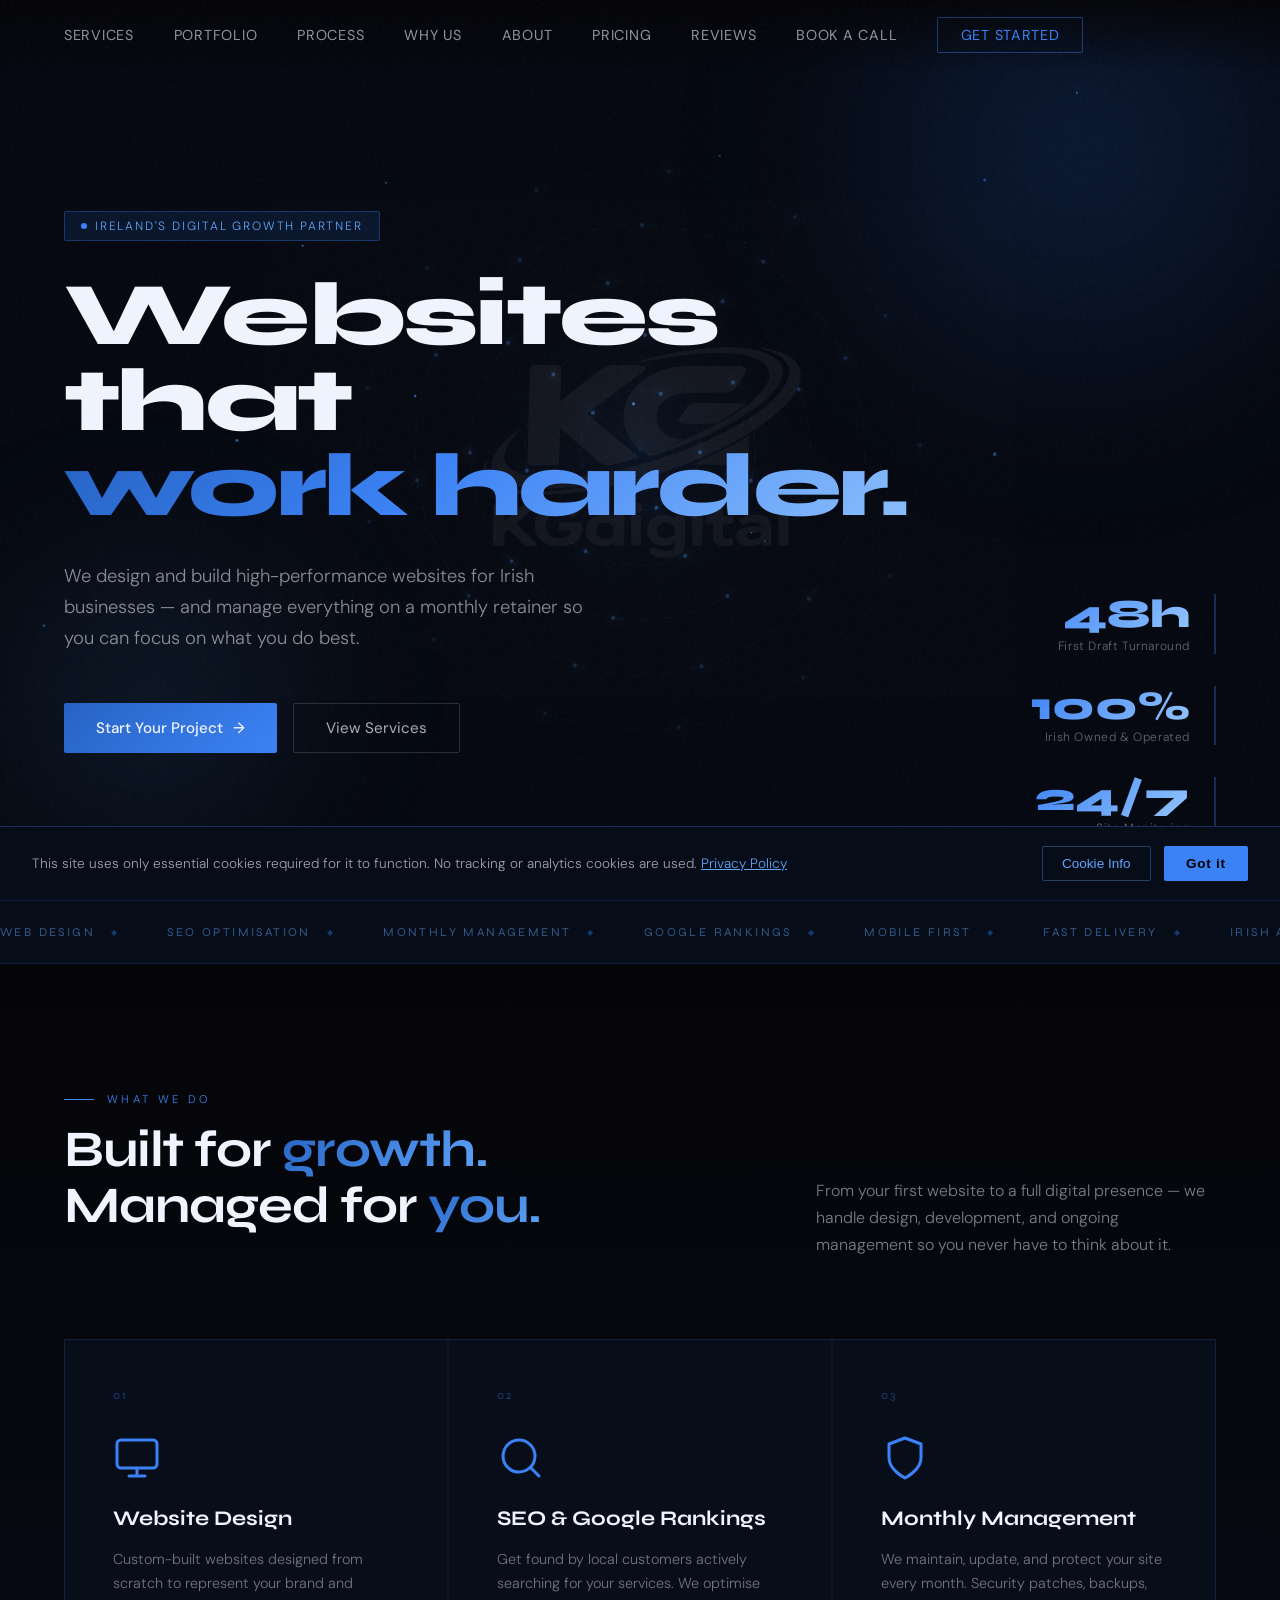
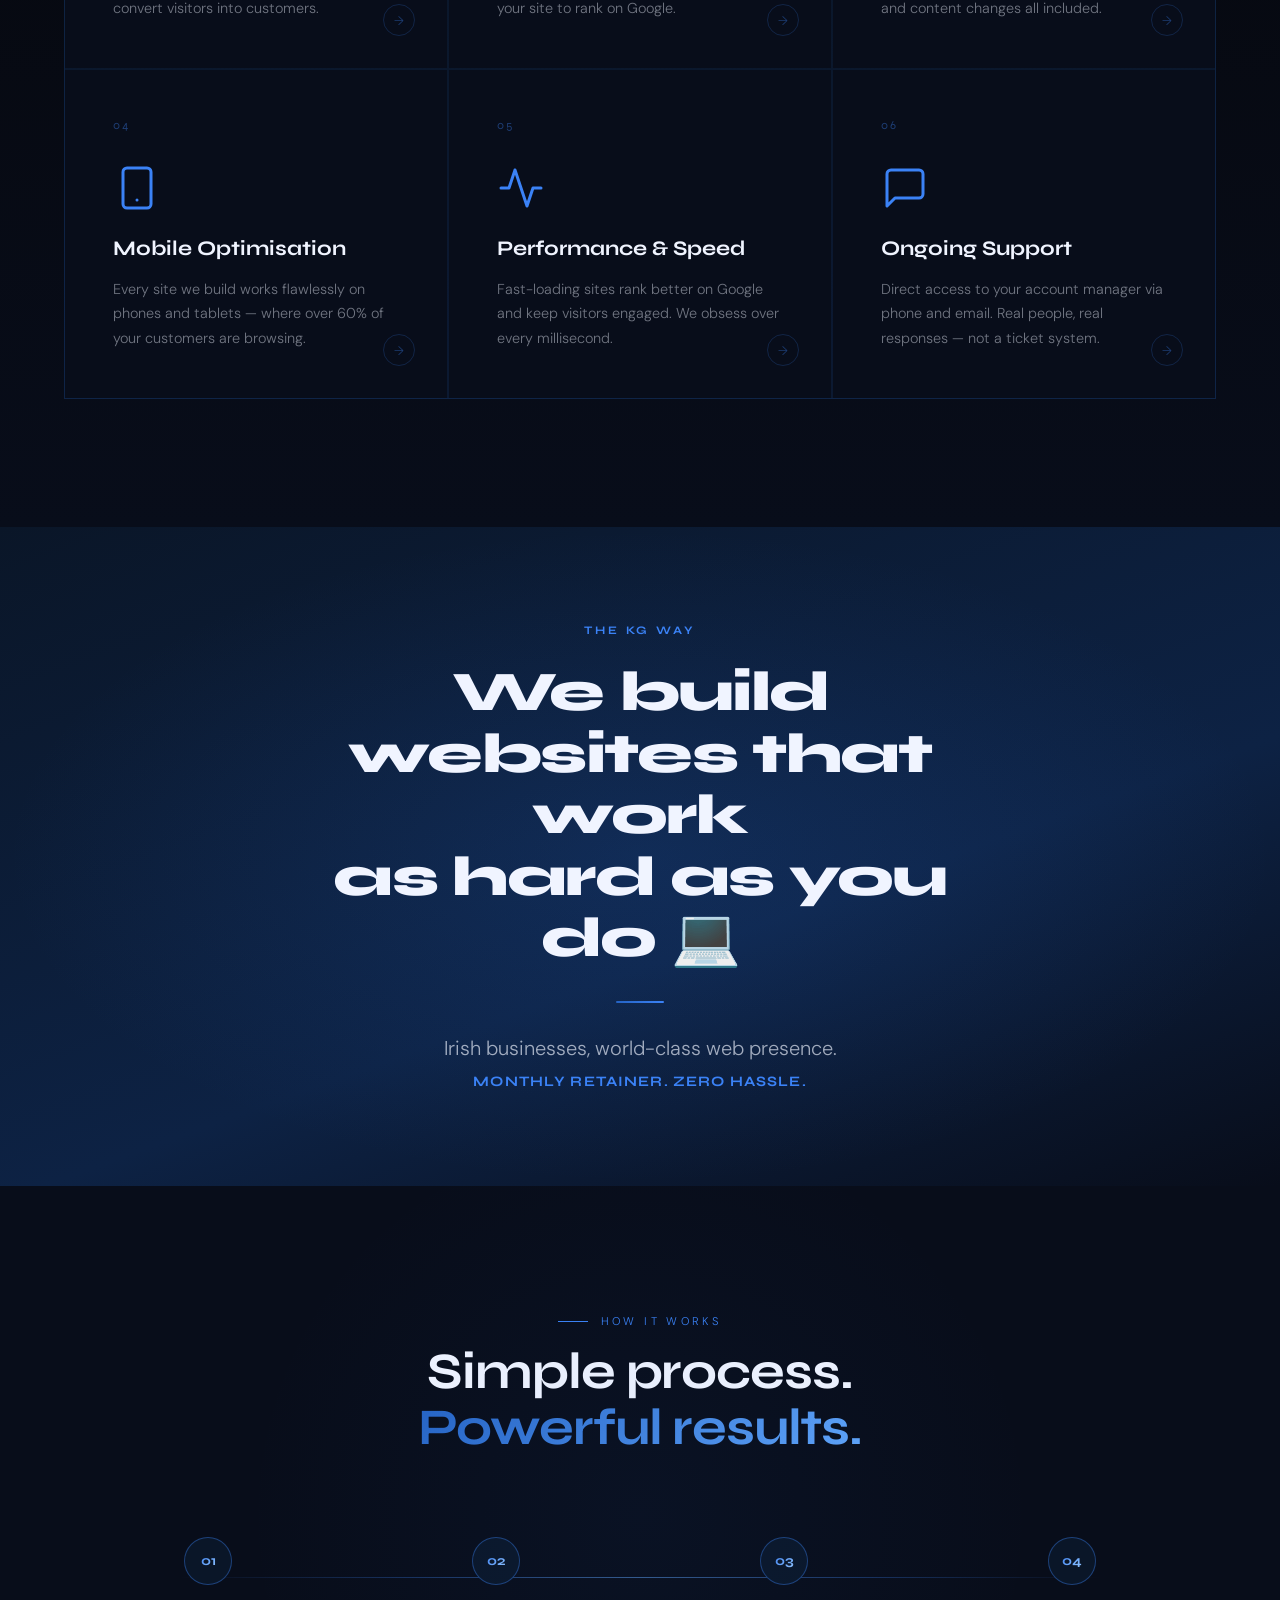
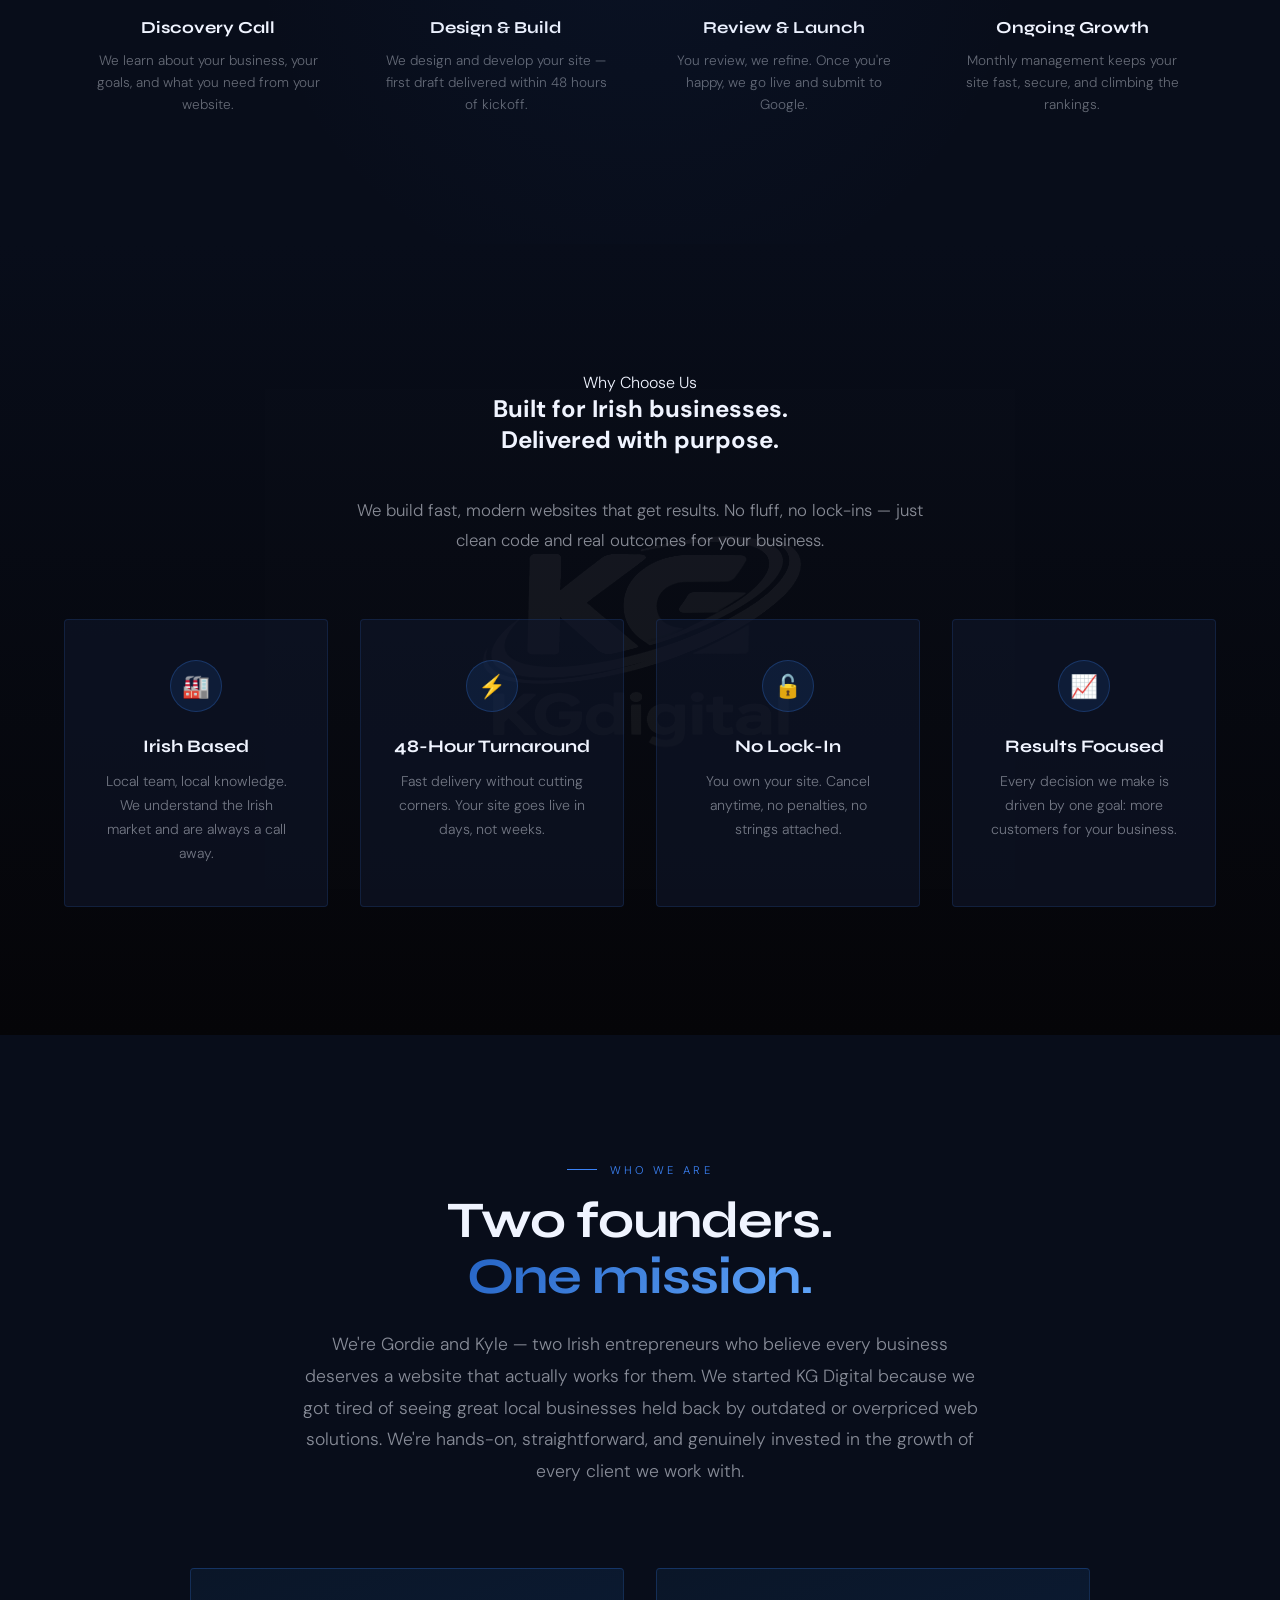
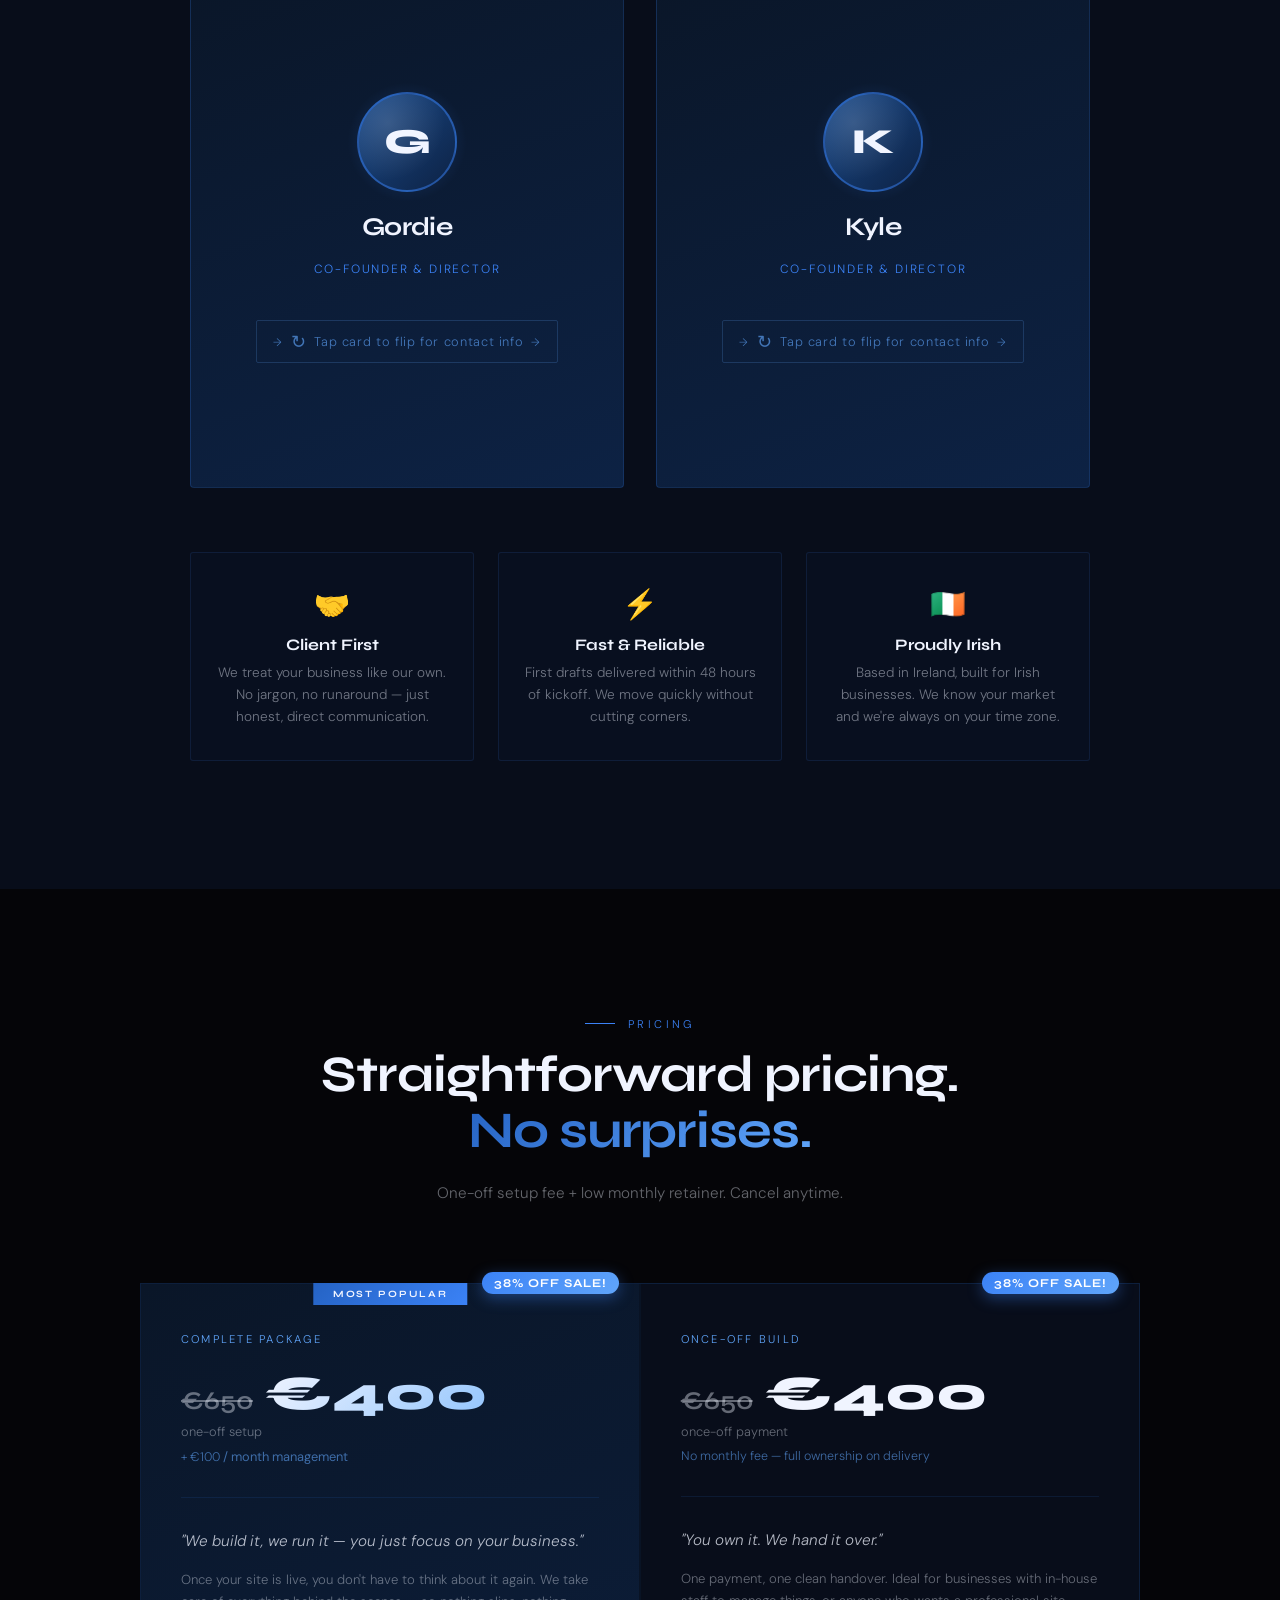
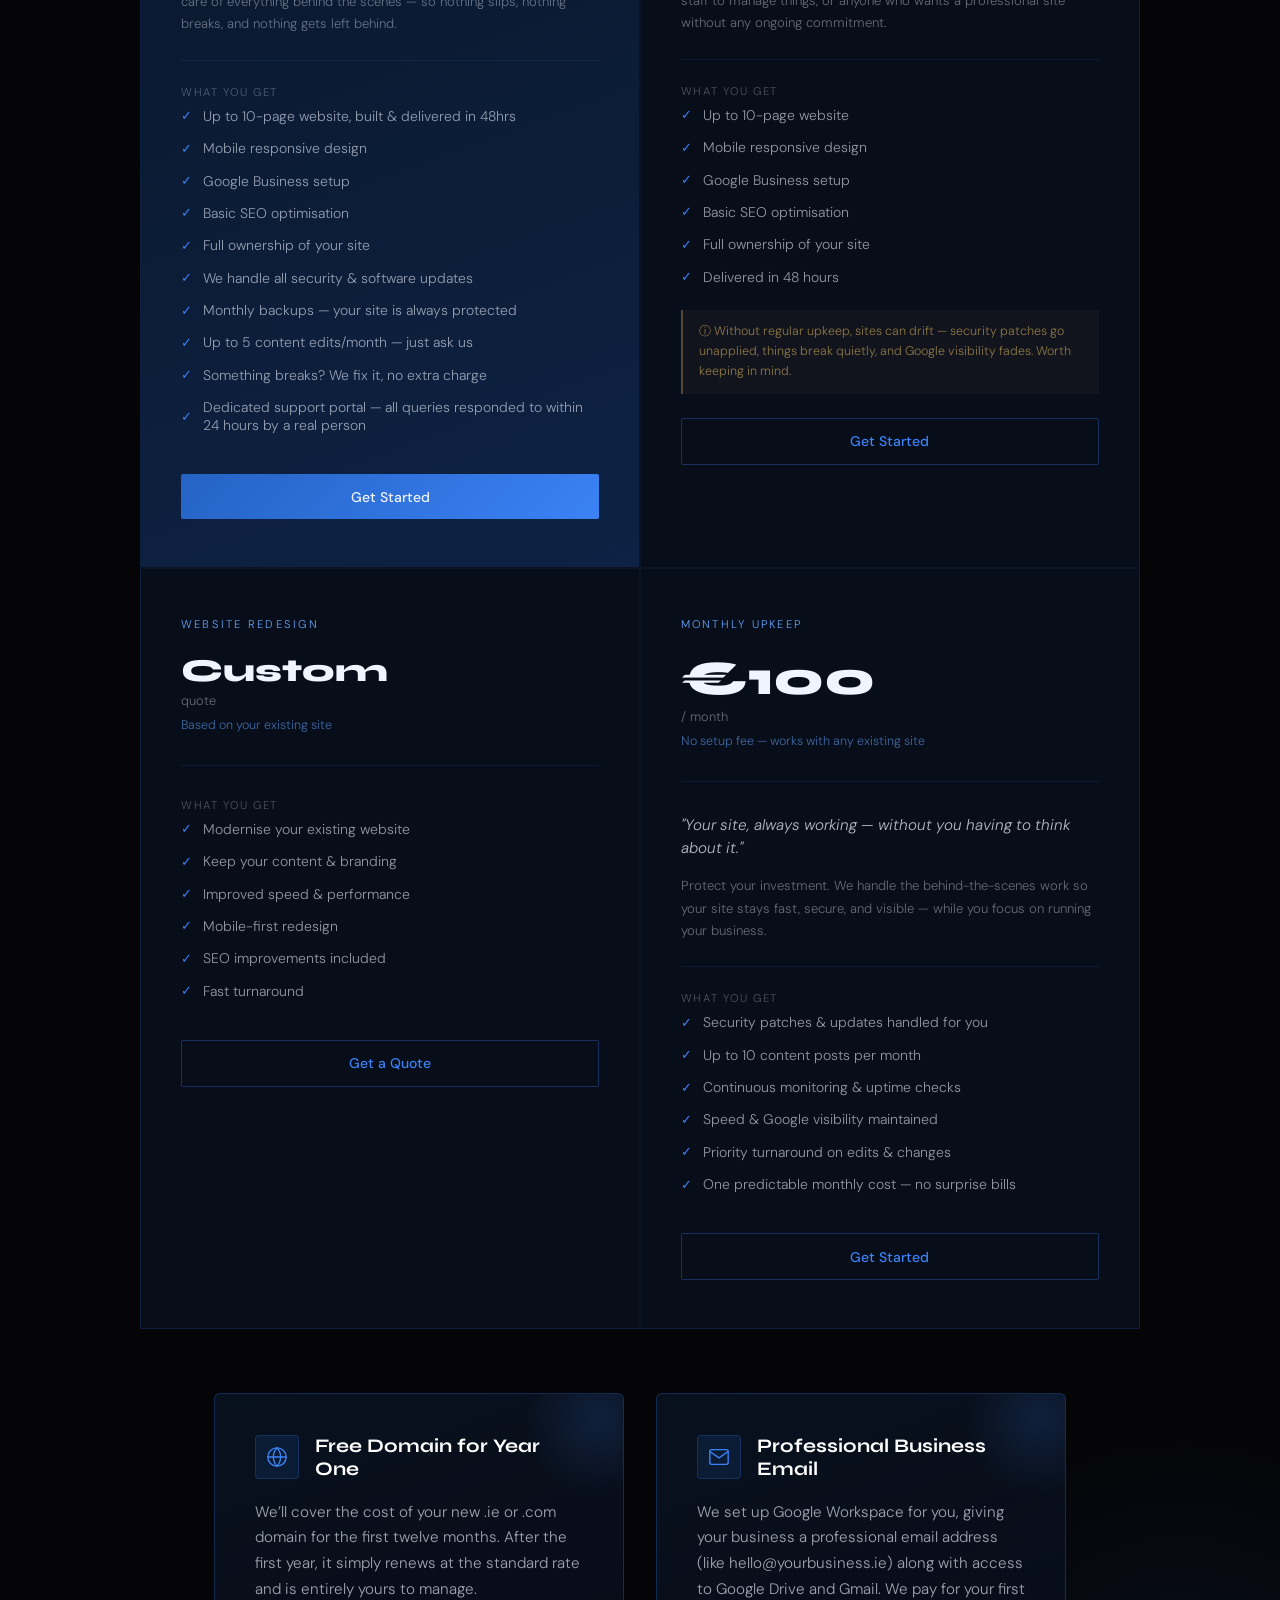
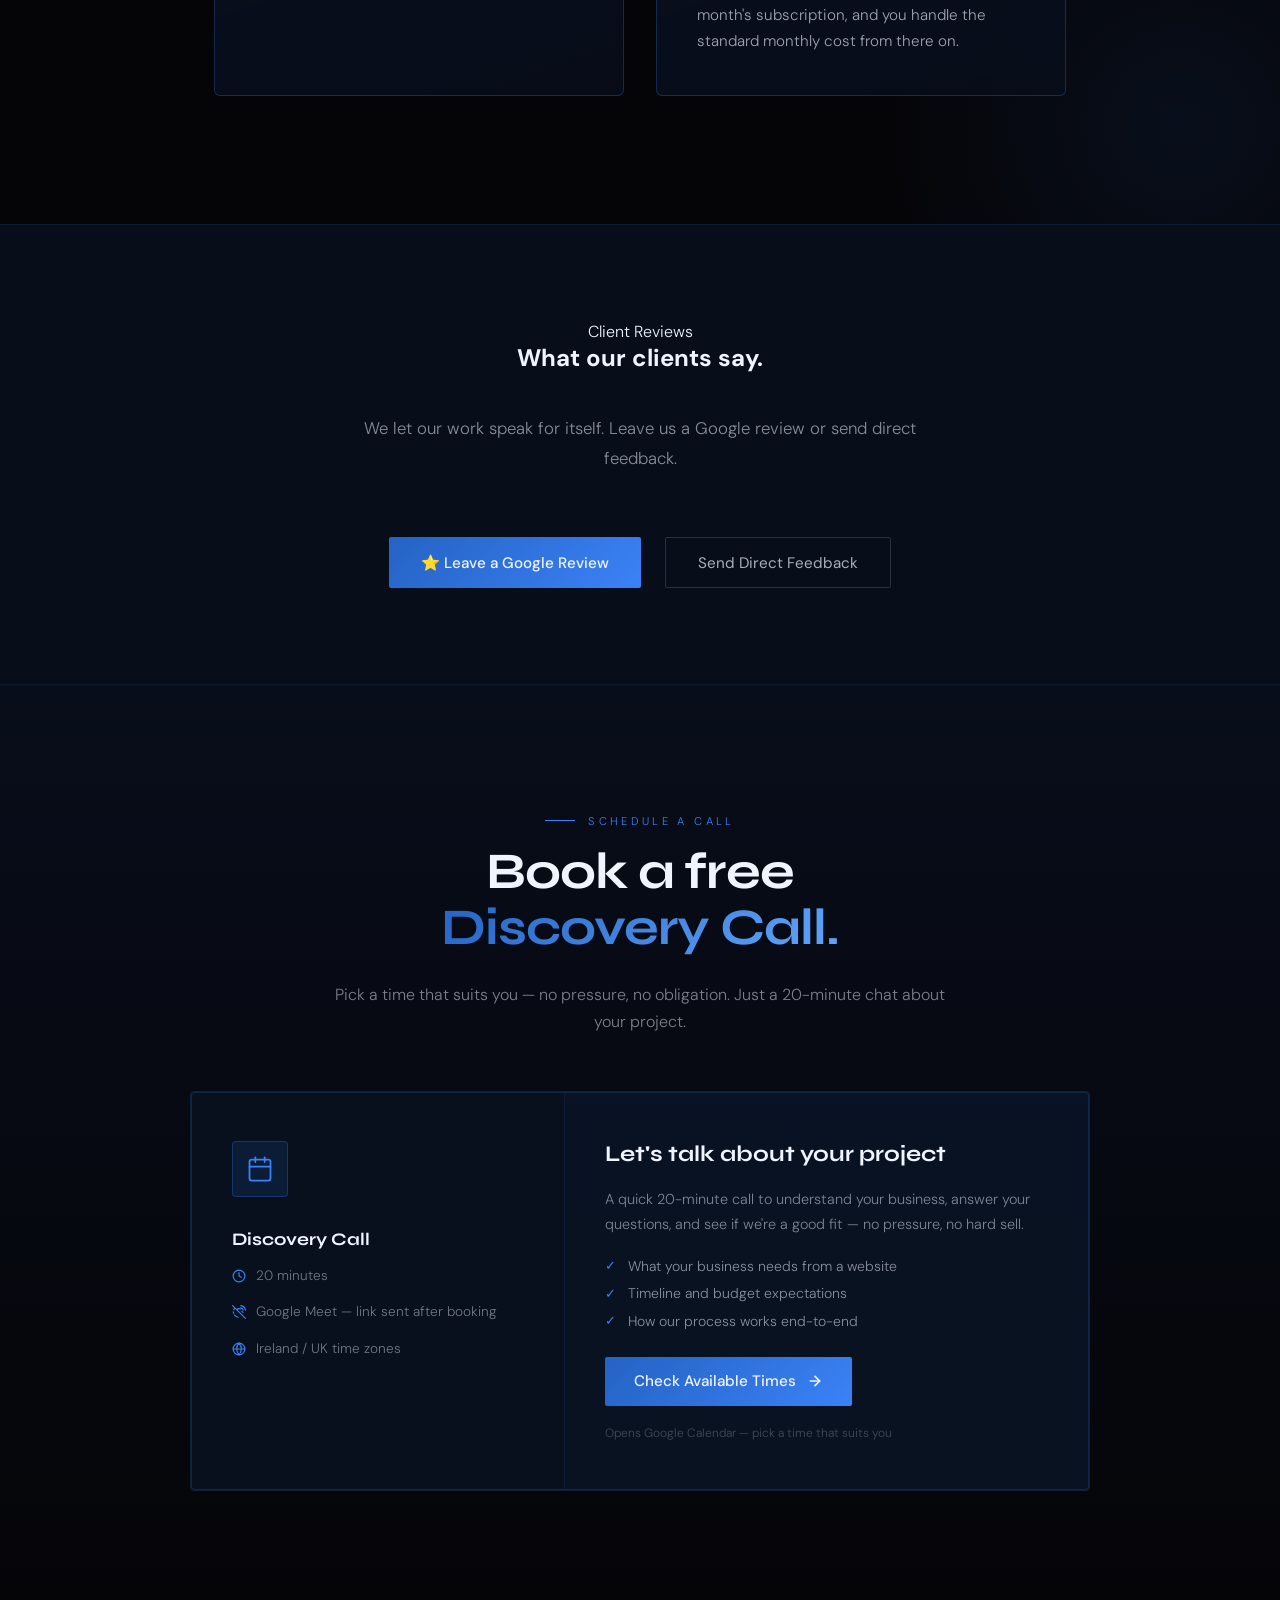
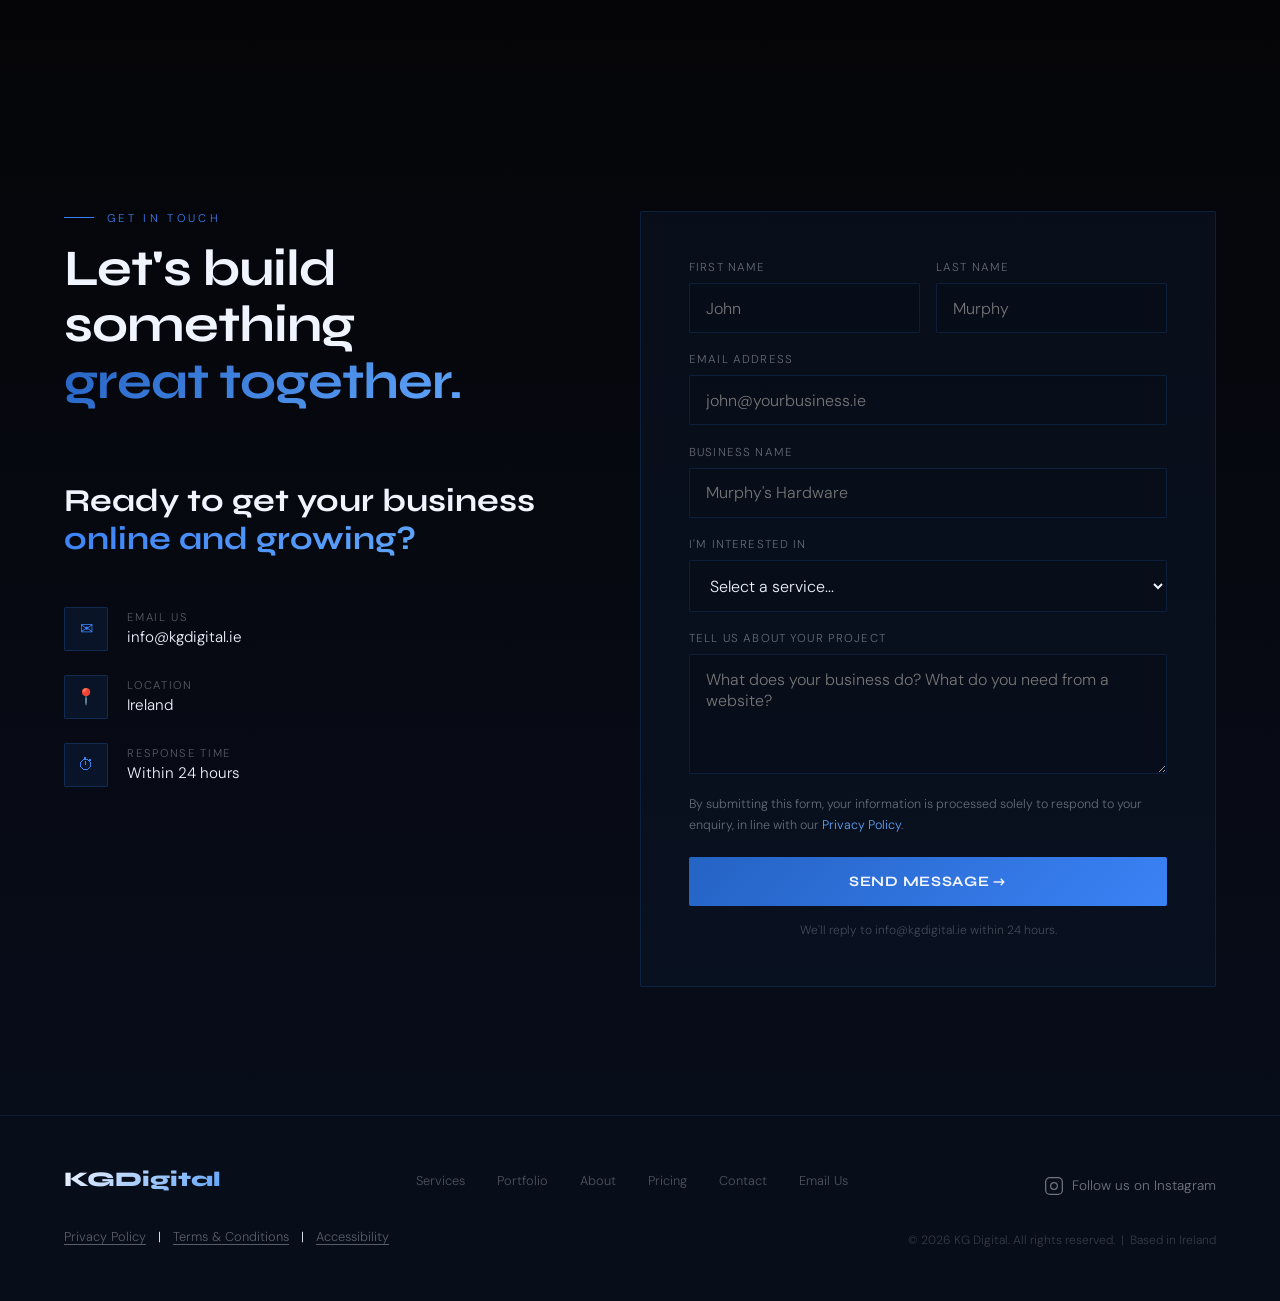
==== commit 42050275: "Update Google Calendar booking link Co-Authored-By: Claude Sonnet 4.6 <noreply@anthropic.com>" ====
--- a/index.html
+++ b/index.html
@@ -788,7 +788,7 @@
           <li>Timeline and budget expectations</li>
           <li>How our process works end-to-end</li>
         </ul>
-        <a href="https://calendar.app.google/deSUdJ3pEqShG7yt7" target="_blank" rel="noopener noreferrer" class="booking-cta-btn">
+        <a href="https://calendar.app.google/FqQ796cVgWtbQSGV9" target="_blank" rel="noopener noreferrer" class="booking-cta-btn">
           <span>Check Available Times</span>
           <svg width="16" height="16" viewBox="0 0 24 24" fill="none" stroke="currentColor" stroke-width="2.5" stroke-linecap="round" stroke-linejoin="round"><line x1="5" y1="12" x2="19" y2="12"/><polyline points="12 5 19 12 12 19"/></svg>
         </a>
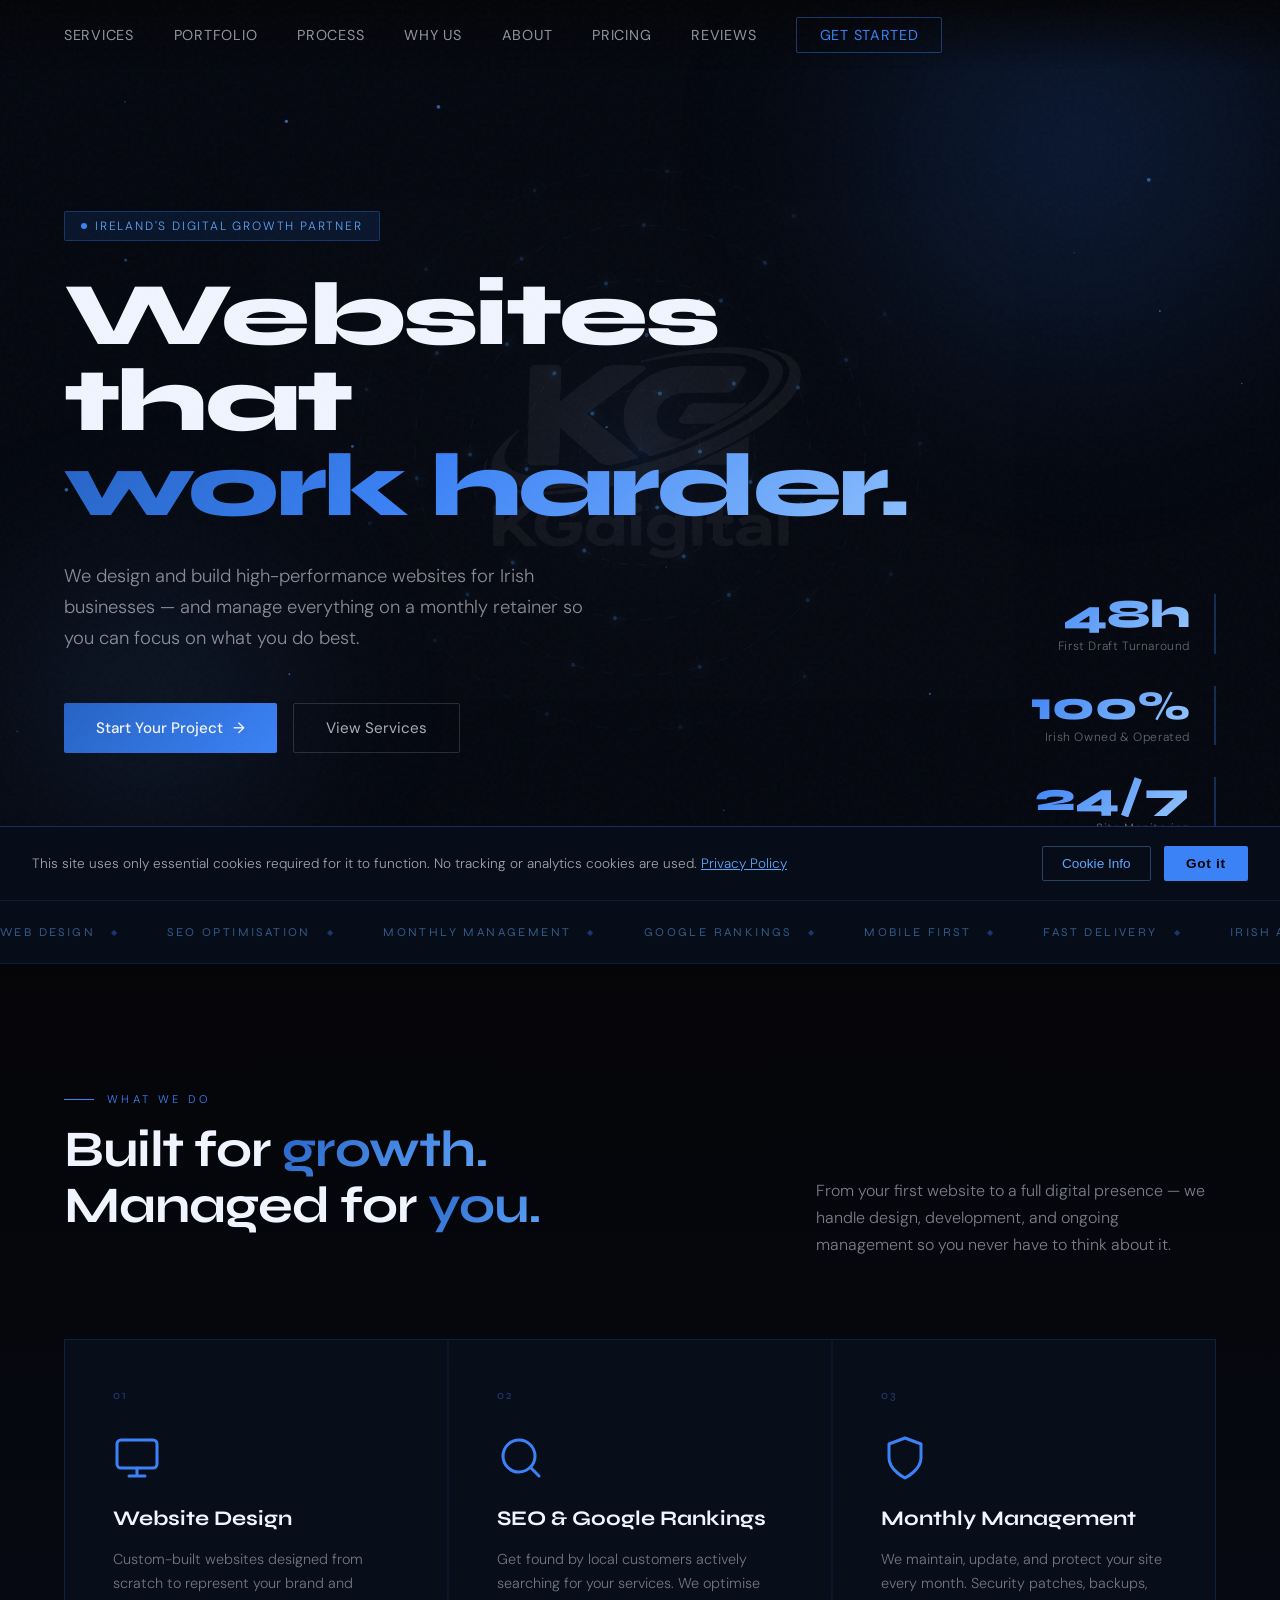
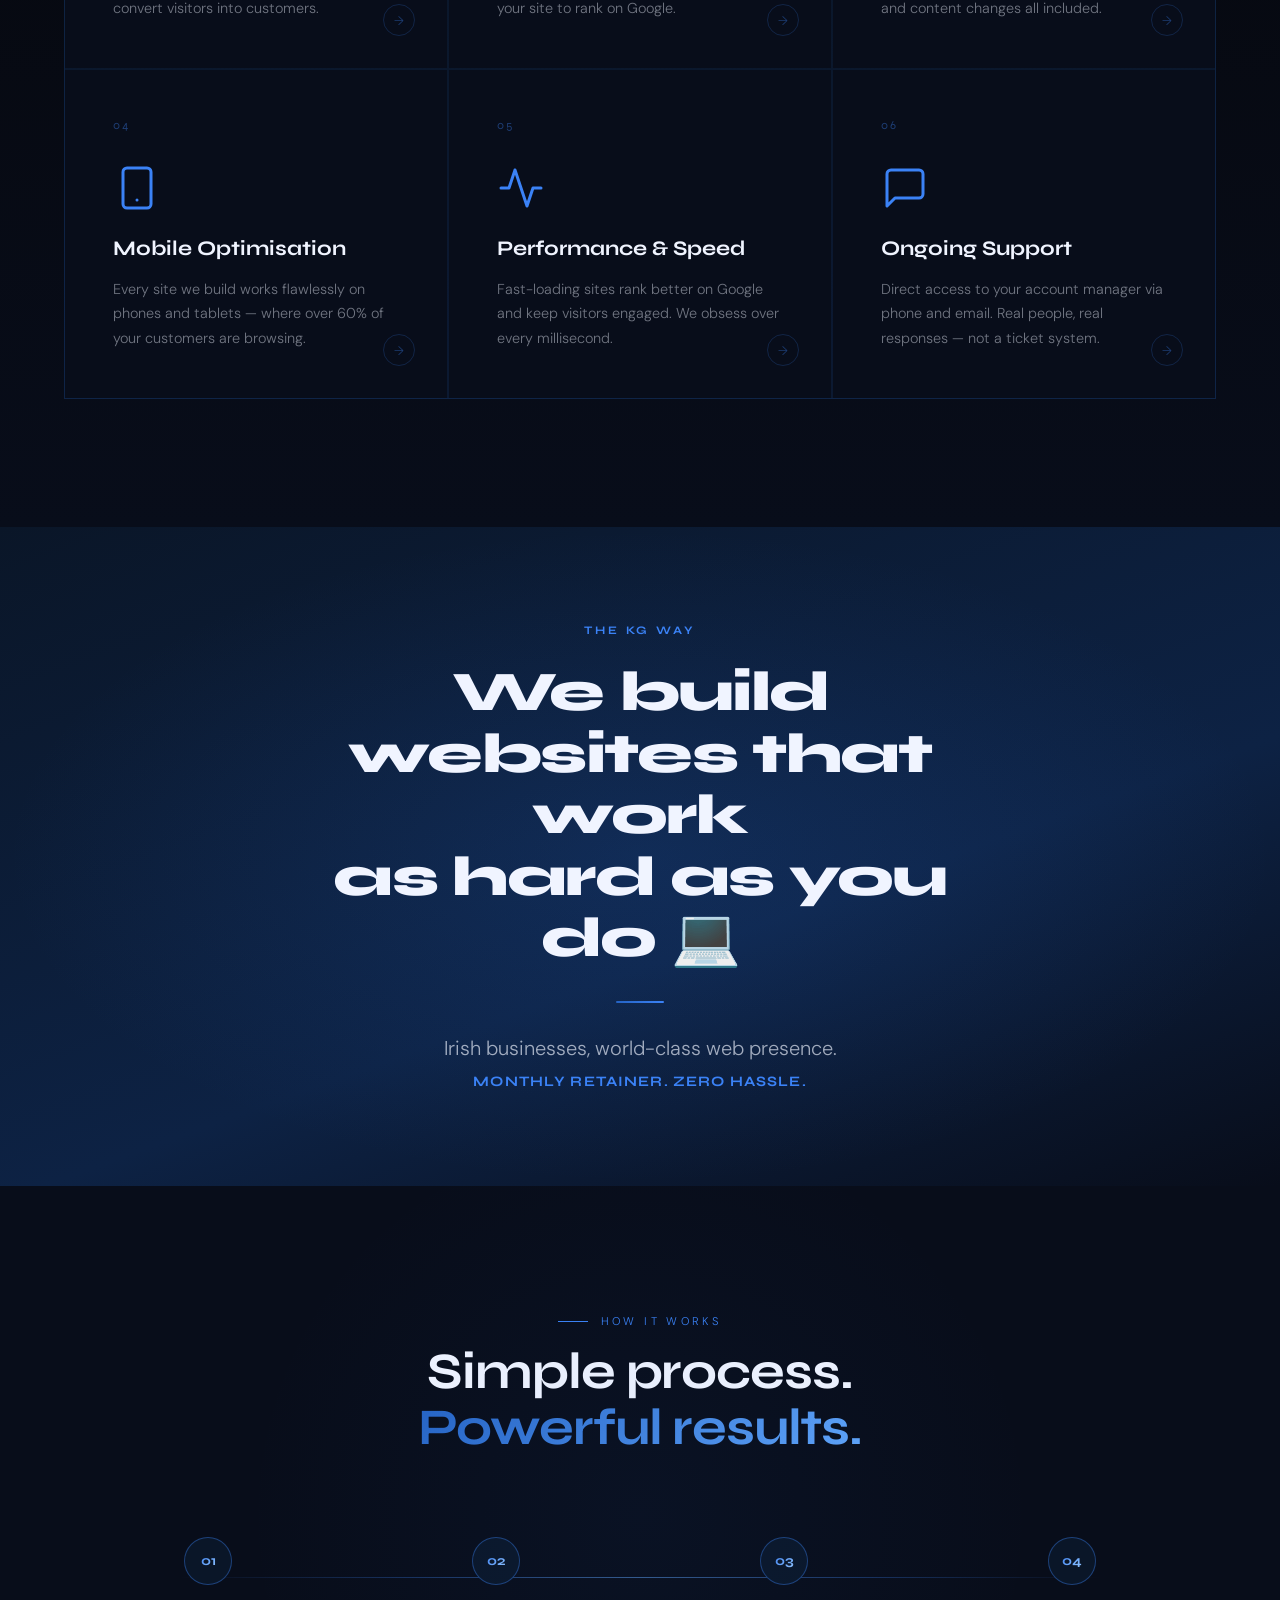
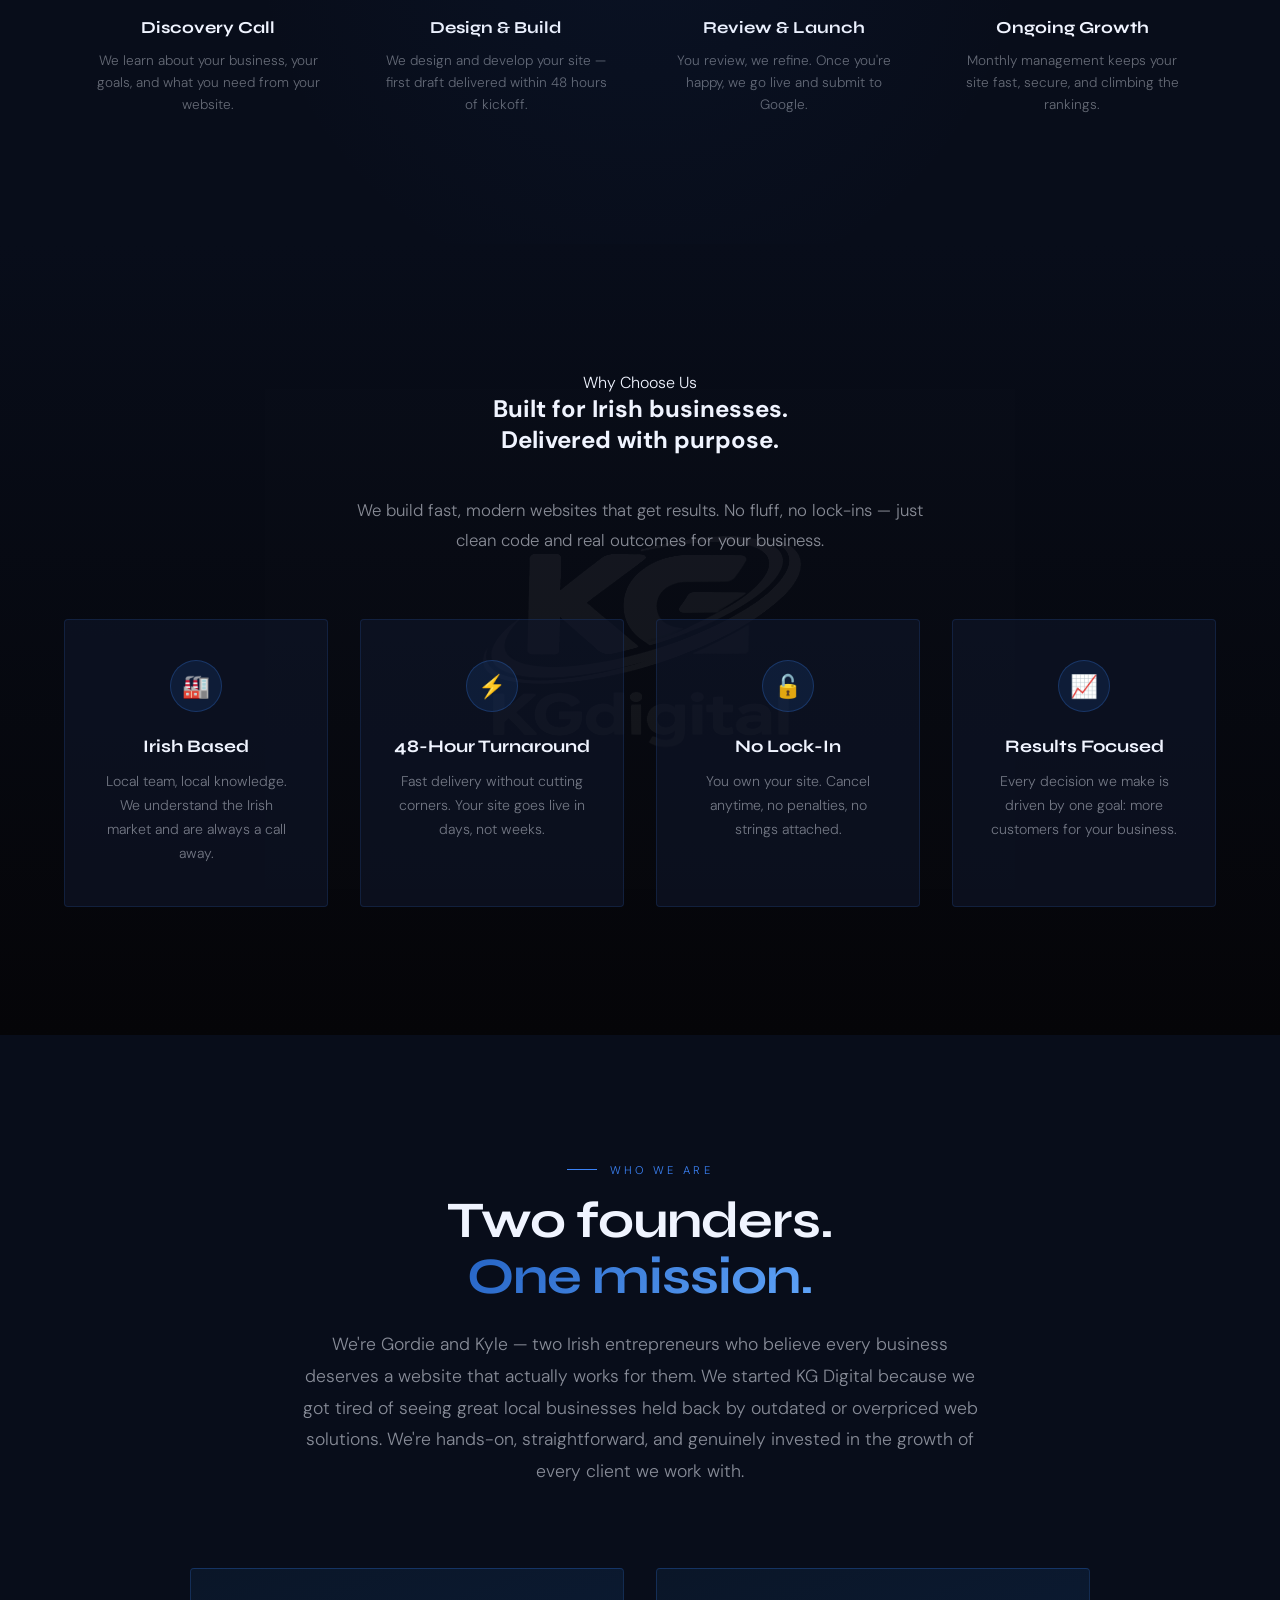
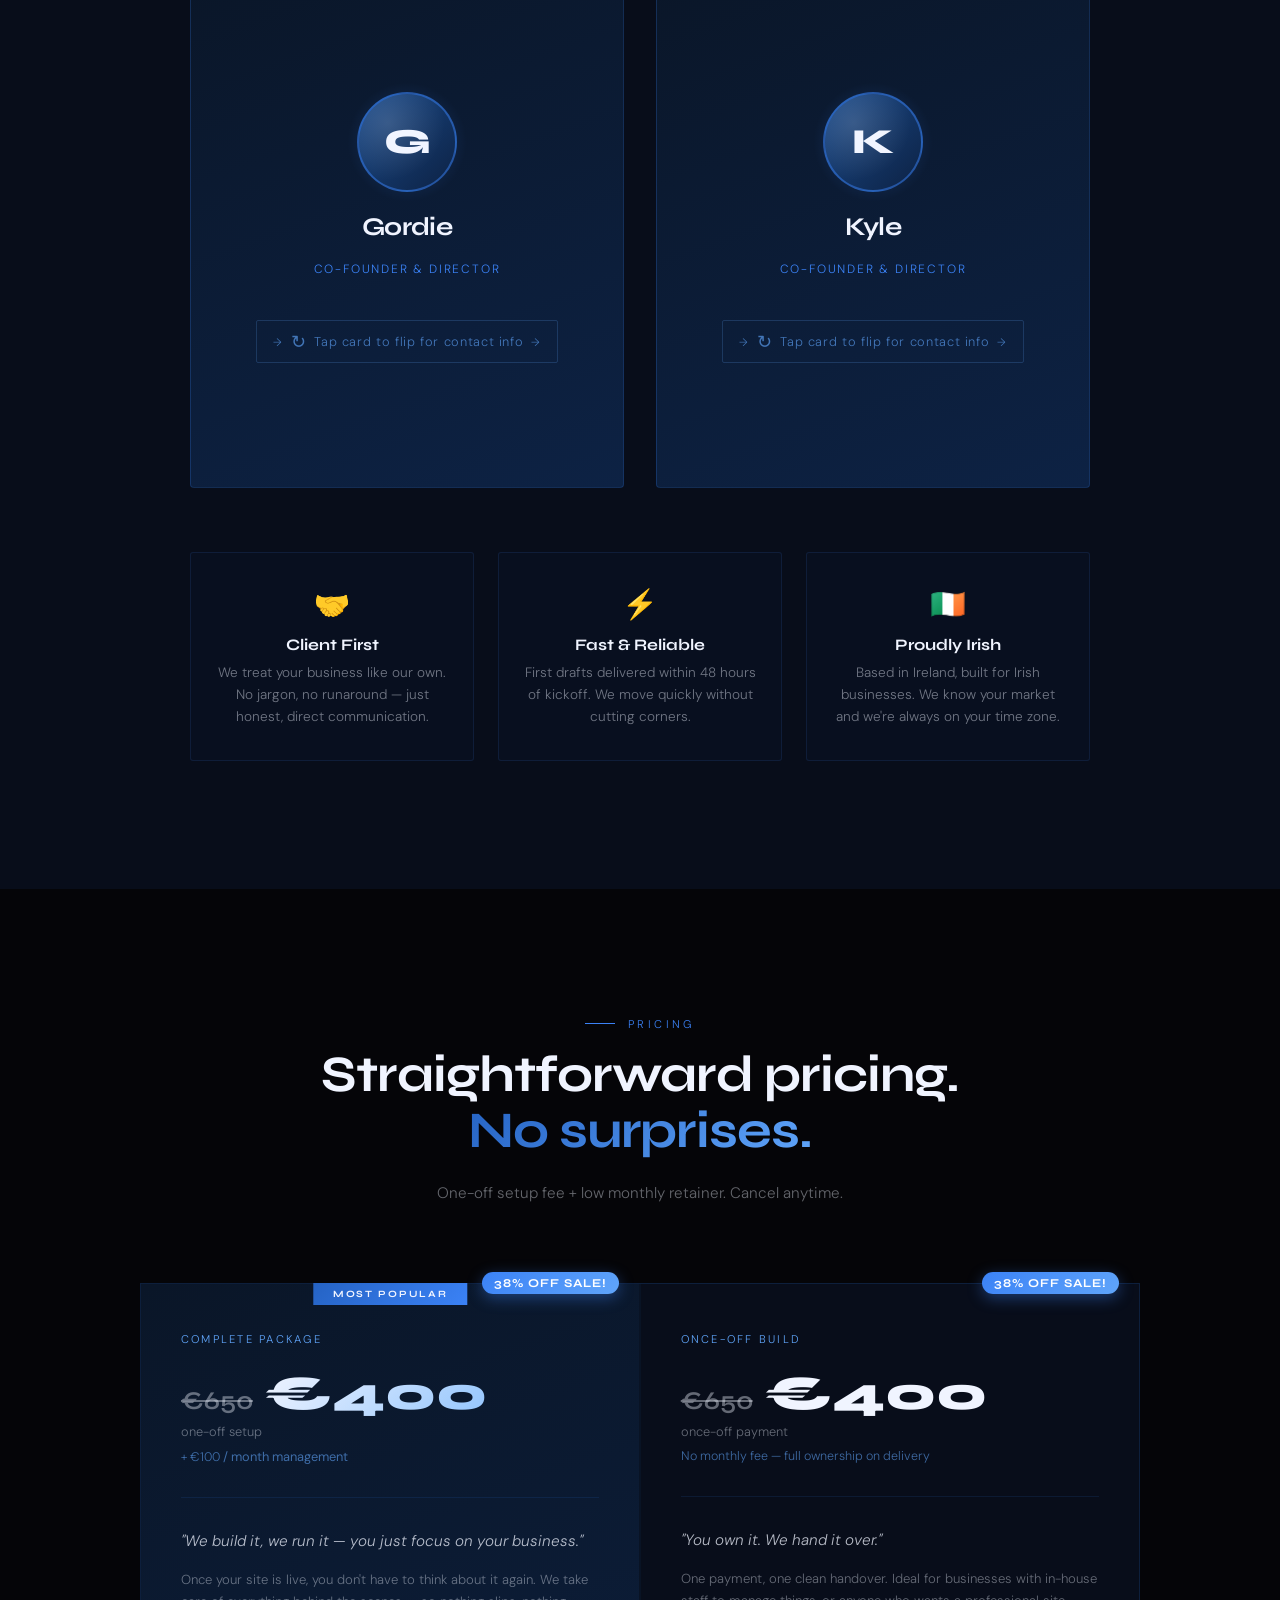
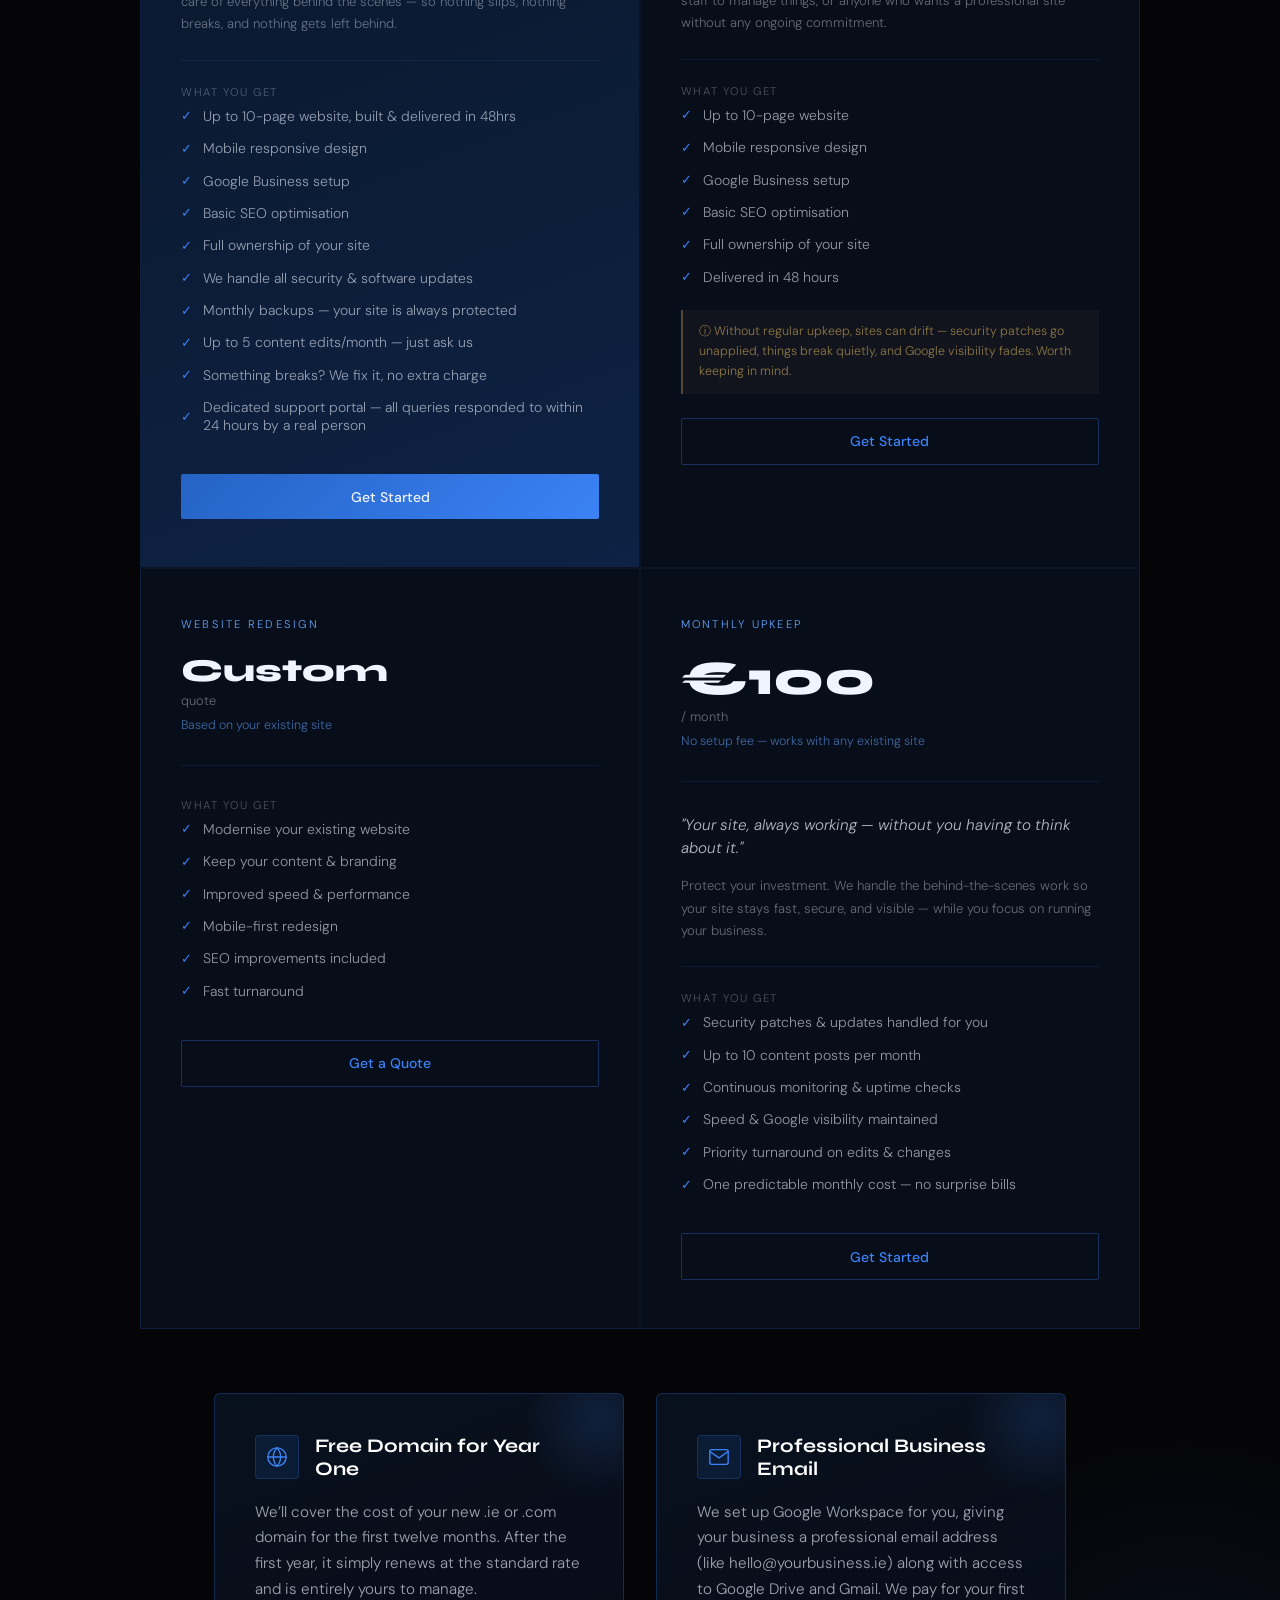
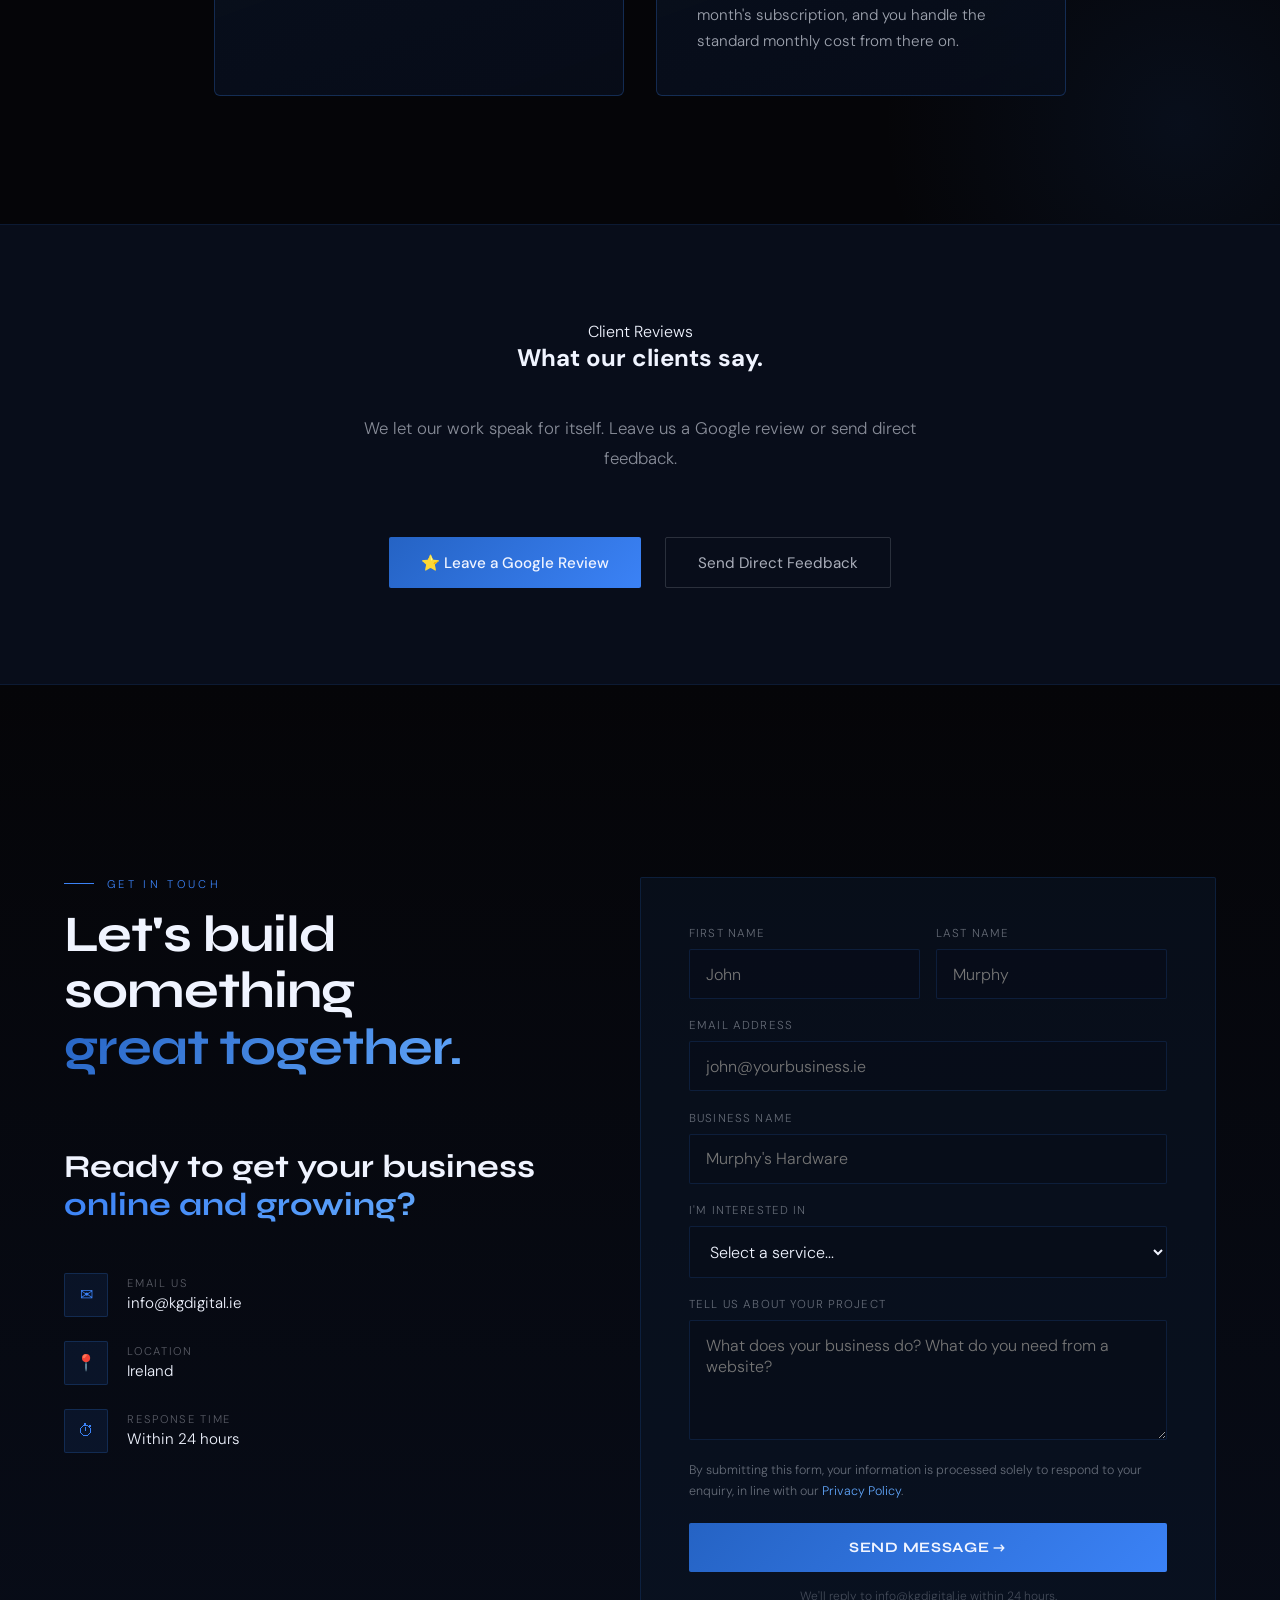
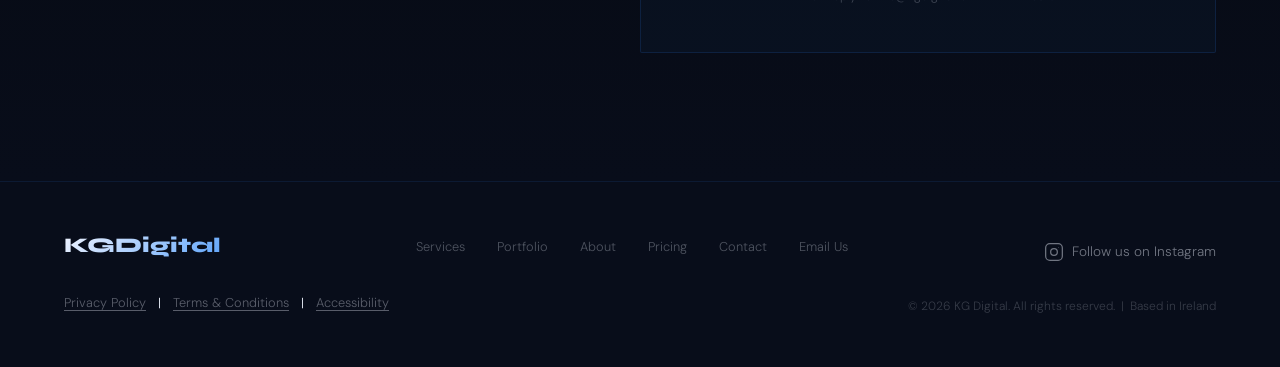
==== commit 382b64f6: "Remove Google Calendar booking section Co-Authored-By: Claude Sonnet 4.6 <noreply@anthropic.com>" ====
--- a/index.html
+++ b/index.html
@@ -76,35 +76,6 @@
 <link rel="preload" href="https://fonts.googleapis.com/css2?family=Syne:wght@400;600;700;800&family=DM+Sans:ital,wght@0,300;0,400;0,500;1,300&display=swap" as="style" onload="this.onload=null;this.rel='stylesheet'">
 <noscript><link href="https://fonts.googleapis.com/css2?family=Syne:wght@400;600;700;800&family=DM+Sans:ital,wght@0,300;0,400;0,500;1,300&display=swap" rel="stylesheet"></noscript>
 <link rel="stylesheet" href="styles.css">
-<style>
-#booking{background:linear-gradient(to bottom,var(--deep),var(--black));border-top:1px solid rgba(37,99,196,0.15);}
-.booking-frame-wrap{max-width:900px;margin:0 auto;background:rgba(10,22,40,0.5);border:1px solid rgba(37,99,196,0.2);border-radius:4px;overflow:hidden;}
-.booking-placeholder{display:flex;flex-direction:column;align-items:center;justify-content:center;text-align:center;padding:4rem 2rem;gap:1rem;}
-.booking-placeholder h3{font-family:'Syne',sans-serif;font-size:1.4rem;font-weight:700;color:var(--white);}
-.booking-placeholder p{color:rgba(240,244,255,0.5);max-width:440px;line-height:1.7;}
-.bp-icon{width:64px;height:64px;background:rgba(37,99,196,0.15);border:1px solid rgba(59,130,246,0.25);border-radius:4px;display:flex;align-items:center;justify-content:center;font-size:1.8rem;margin:0 auto 0.5rem;}
-#booking iframe{display:block;width:100%;}
-.booking-card{display:grid;grid-template-columns:1fr 1.4fr;gap:0;max-width:900px;margin:0 auto;background:rgba(10,22,40,0.5);border:1px solid rgba(37,99,196,0.25);border-radius:4px;overflow:hidden;}
-.booking-card-left{padding:3rem 2.5rem;border-right:1px solid rgba(37,99,196,0.15);background:rgba(8,13,26,0.4);display:flex;flex-direction:column;gap:2rem;}
-.booking-card-icon{width:56px;height:56px;background:rgba(37,99,196,0.15);border:1px solid rgba(59,130,246,0.25);border-radius:4px;display:flex;align-items:center;justify-content:center;color:var(--bright-blue);}
-.booking-card-meta{display:flex;flex-direction:column;gap:1rem;}
-.booking-type{font-family:'Syne',sans-serif;font-size:1.1rem;font-weight:700;color:var(--white);}
-.booking-detail{display:flex;align-items:center;gap:0.6rem;font-size:0.85rem;color:rgba(240,244,255,0.45);line-height:1.5;}
-.booking-detail svg{flex-shrink:0;color:var(--bright-blue);}
-.booking-card-right{padding:3rem 2.5rem;display:flex;flex-direction:column;gap:1.2rem;}
-.booking-card-title{font-family:'Syne',sans-serif;font-size:1.4rem;font-weight:700;color:var(--white);line-height:1.2;}
-.booking-card-desc{font-size:0.9rem;color:rgba(240,244,255,0.5);line-height:1.75;}
-.booking-card-points{list-style:none;padding:0;margin:0;display:flex;flex-direction:column;gap:0.6rem;}
-.booking-card-points li{font-size:0.875rem;color:rgba(240,244,255,0.55);display:flex;align-items:center;gap:0.7rem;}
-.booking-card-points li::before{content:'✓';color:var(--bright-blue);font-size:0.8rem;flex-shrink:0;}
-.booking-cta-btn{display:inline-flex;align-items:center;gap:0.7rem;background:linear-gradient(135deg,var(--blue),var(--bright-blue));color:var(--white);padding:0.9rem 1.8rem;border-radius:2px;text-decoration:none;font-weight:500;font-size:0.95rem;transition:all 0.3s ease;margin-top:0.5rem;width:fit-content;position:relative;overflow:hidden;}
-.booking-cta-btn::before{content:'';position:absolute;inset:0;background:linear-gradient(135deg,var(--bright-blue),var(--sky));opacity:0;transition:opacity 0.3s;}
-.booking-cta-btn:hover::before{opacity:1;}
-.booking-cta-btn:hover{transform:translateY(-2px);box-shadow:0 20px 40px rgba(37,99,196,0.4);}
-.booking-cta-btn span,.booking-cta-btn svg{position:relative;z-index:1;}
-.booking-card-note{font-size:0.75rem;color:rgba(240,244,255,0.25);}
-@media(max-width:700px){.booking-card{grid-template-columns:1fr;}.booking-card-left{border-right:none;border-bottom:1px solid rgba(37,99,196,0.15);padding:2rem 1.5rem;}.booking-card-right{padding:2rem 1.5rem;}}
-</style>
 </head>
 <body>
 
@@ -273,7 +244,6 @@
     <li><a href="#about">About</a></li>
     <li><a href="#pricing">Pricing</a></li>
     <li><a href="#reviews-cta">Reviews</a></li>
-    <li><a href="#booking">Book a Call</a></li>
     <li><a href="#contact" class="nav-cta">Get Started</a></li>
   </ul>
 </nav>
@@ -741,63 +711,6 @@
   </div>
 </section>
 
-<!-- BOOK A CALL -->
-<section id="booking">
-  <div class="reveal" style="text-align:center;max-width:620px;margin:0 auto 3.5rem;">
-    <div class="section-label" style="justify-content:center">Schedule a Call</div>
-    <h2 class="section-title">Book a free<br><span class="accent">Discovery Call.</span></h2>
-    <p style="color:rgba(240,244,255,0.5);line-height:1.7;margin-top:1rem;">Pick a time that suits you — no pressure, no obligation. Just a 20-minute chat about your project.</p>
-  </div>
-
-  <div class="booking-frame-wrap reveal">
-    <!--
-      ╔══════════════════════════════════════════════════════════════╗
-      ║   HOW TO ACTIVATE YOUR GOOGLE CALENDAR BOOKING WIDGET       ║
-      ╠══════════════════════════════════════════════════════════════╣
-      ║  Step 1: Go to calendar.google.com                          ║
-      ║  Step 2: Click the ⚙️ gear icon → "Settings"               ║
-      ║  Step 3: In the left sidebar click "Appointment schedules"  ║
-      ║  Step 4: Click "+ New appointment schedule"                 ║
-      ║  Step 5: Set title (e.g. "Discovery Call"), duration,       ║
-      ║          and your available hours                            ║
-      ║  Step 6: Save it, then click "Open booking page"            ║
-      ║  Step 7: Copy the URL from your browser address bar         ║
-      ║  Step 8: Replace YOUR_BOOKING_LINK_HERE below with that URL ║
-      ║  Step 9: Delete the .booking-placeholder div below and      ║
-      ║          uncomment the <iframe> block                        ║
-      ╚══════════════════════════════════════════════════════════════╝
-    -->
-
-    <div class="booking-card">
-      <div class="booking-card-left">
-        <div class="booking-card-icon">
-          <svg width="28" height="28" viewBox="0 0 24 24" fill="none" stroke="currentColor" stroke-width="1.5" stroke-linecap="round" stroke-linejoin="round"><rect x="3" y="4" width="18" height="18" rx="2"/><line x1="16" y1="2" x2="16" y2="6"/><line x1="8" y1="2" x2="8" y2="6"/><line x1="3" y1="10" x2="21" y2="10"/></svg>
-        </div>
-        <div class="booking-card-meta">
-          <span class="booking-type">Discovery Call</span>
-          <div class="booking-detail"><svg width="14" height="14" viewBox="0 0 24 24" fill="none" stroke="currentColor" stroke-width="2" stroke-linecap="round" stroke-linejoin="round"><circle cx="12" cy="12" r="10"/><polyline points="12 6 12 12 16 14"/></svg> 20 minutes</div>
-          <div class="booking-detail"><svg width="14" height="14" viewBox="0 0 24 24" fill="none" stroke="currentColor" stroke-width="2" stroke-linecap="round" stroke-linejoin="round"><path d="M15.05 5A5 5 0 0 1 19 8.95M15.05 1A9 9 0 0 1 23 8.94M1 1l22 22M16.72 11.06A10.94 10.94 0 0 1 19 12.55M5 5a10.9 10.9 0 0 0-1.956 2.985m-.944 3.668A11.05 11.05 0 0 0 3.06 14M4.34 17.122A9 9 0 0 0 10.55 21M9 9a3 3 0 0 1 5.12-2.126"/></svg> Google Meet — link sent after booking</div>
-          <div class="booking-detail"><svg width="14" height="14" viewBox="0 0 24 24" fill="none" stroke="currentColor" stroke-width="2" stroke-linecap="round" stroke-linejoin="round"><circle cx="12" cy="12" r="10"/><line x1="2" y1="12" x2="22" y2="12"/><path d="M12 2a15.3 15.3 0 0 1 4 10 15.3 15.3 0 0 1-4 10 15.3 15.3 0 0 1-4-10 15.3 15.3 0 0 1 4-10z"/></svg> Ireland / UK time zones</div>
-        </div>
-      </div>
-      <div class="booking-card-right">
-        <h3 class="booking-card-title">Let's talk about your project</h3>
-        <p class="booking-card-desc">A quick 20-minute call to understand your business, answer your questions, and see if we're a good fit — no pressure, no hard sell.</p>
-        <ul class="booking-card-points">
-          <li>What your business needs from a website</li>
-          <li>Timeline and budget expectations</li>
-          <li>How our process works end-to-end</li>
-        </ul>
-        <a href="https://calendar.app.google/FqQ796cVgWtbQSGV9" target="_blank" rel="noopener noreferrer" class="booking-cta-btn">
-          <span>Check Available Times</span>
-          <svg width="16" height="16" viewBox="0 0 24 24" fill="none" stroke="currentColor" stroke-width="2.5" stroke-linecap="round" stroke-linejoin="round"><line x1="5" y1="12" x2="19" y2="12"/><polyline points="12 5 19 12 12 19"/></svg>
-        </a>
-        <p class="booking-card-note">Opens Google Calendar — pick a time that suits you</p>
-      </div>
-    </div>
-  </div>
-</section>
-
 <!-- CONTACT -->
 <section id="contact">
   <div class="contact-grid">
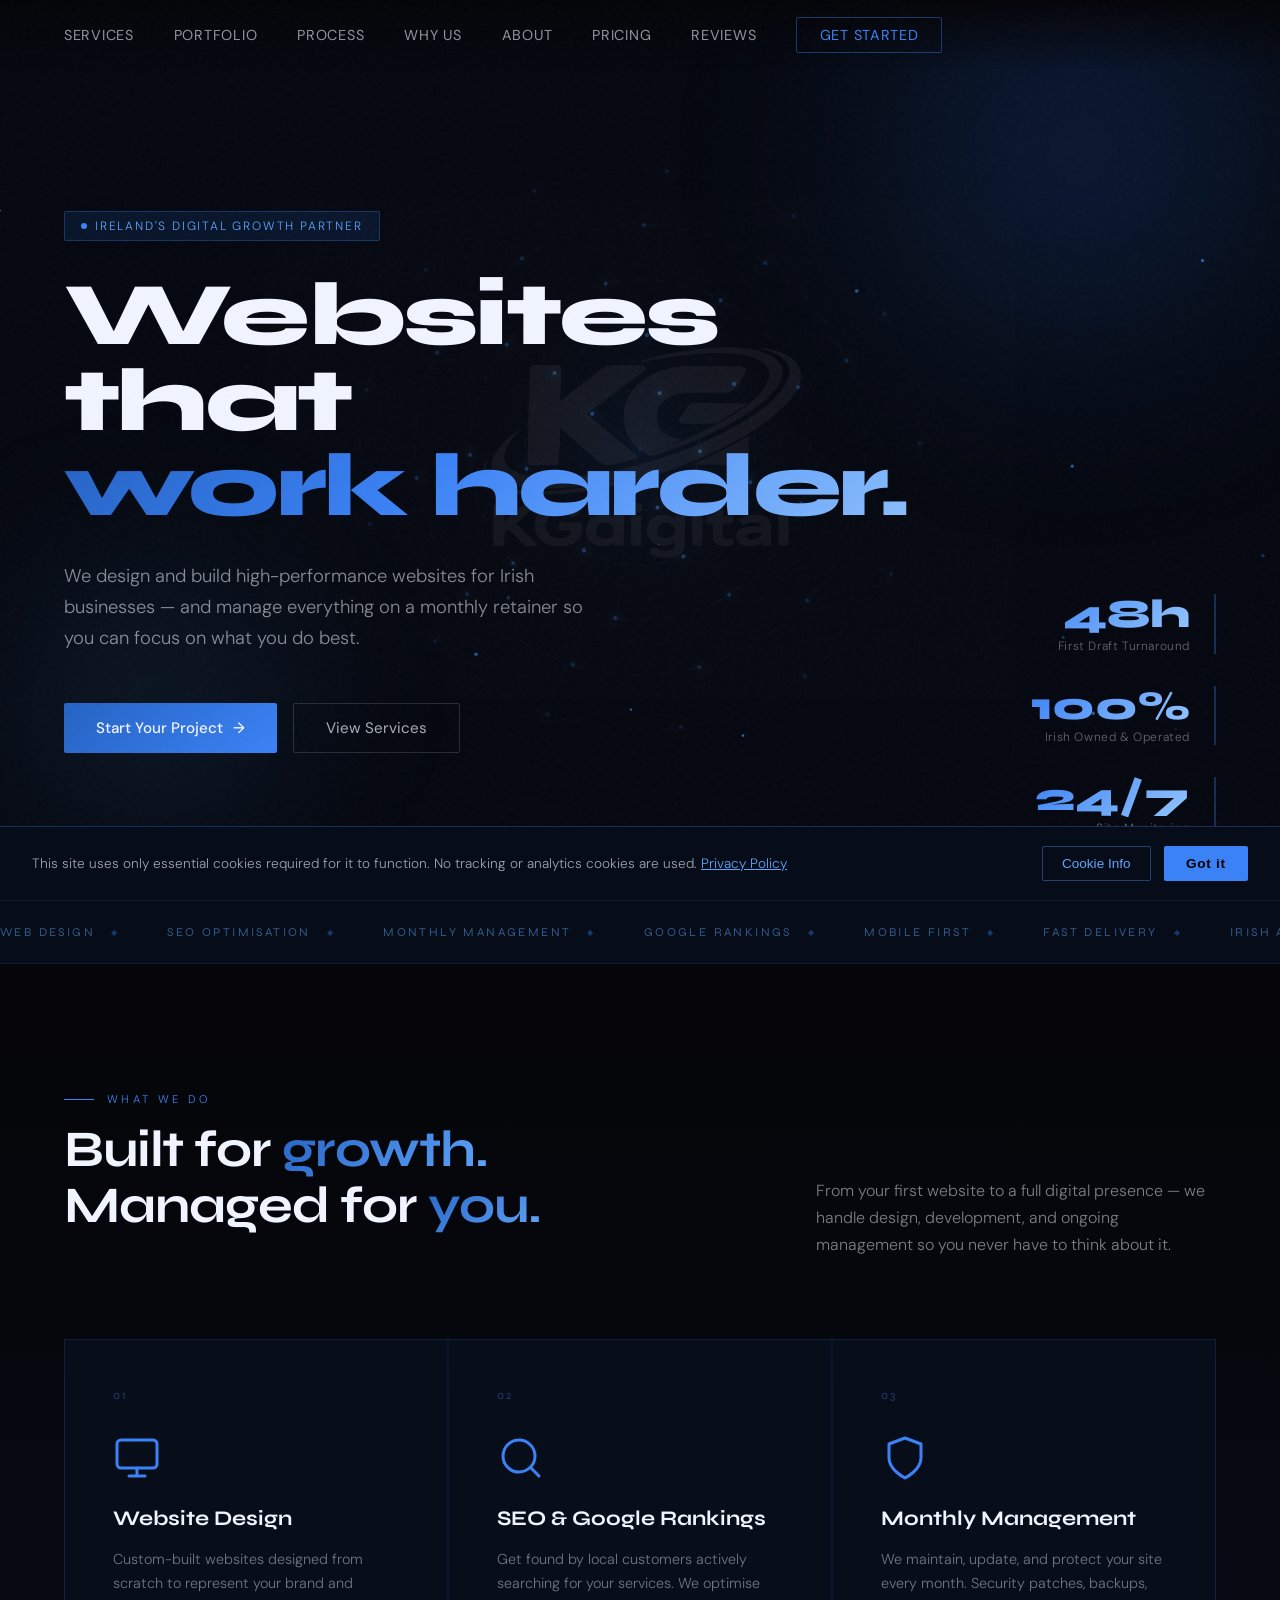
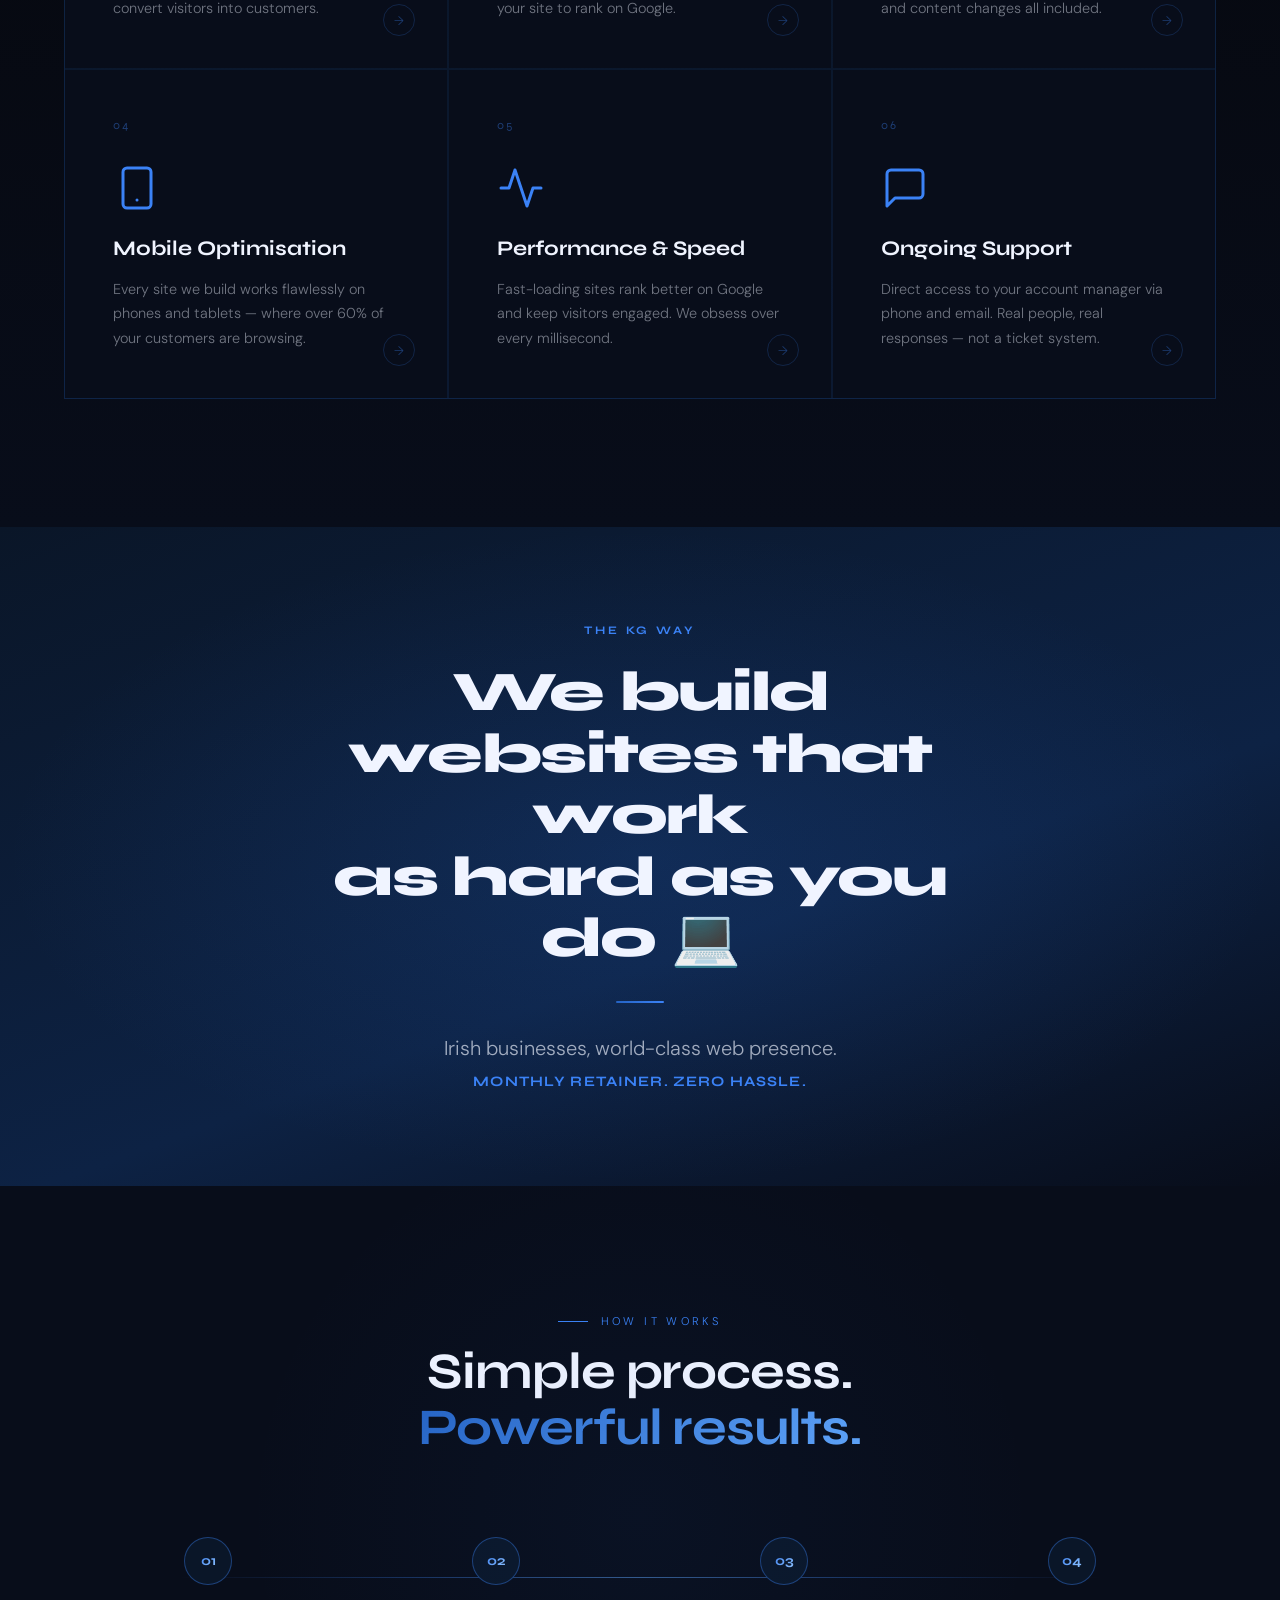
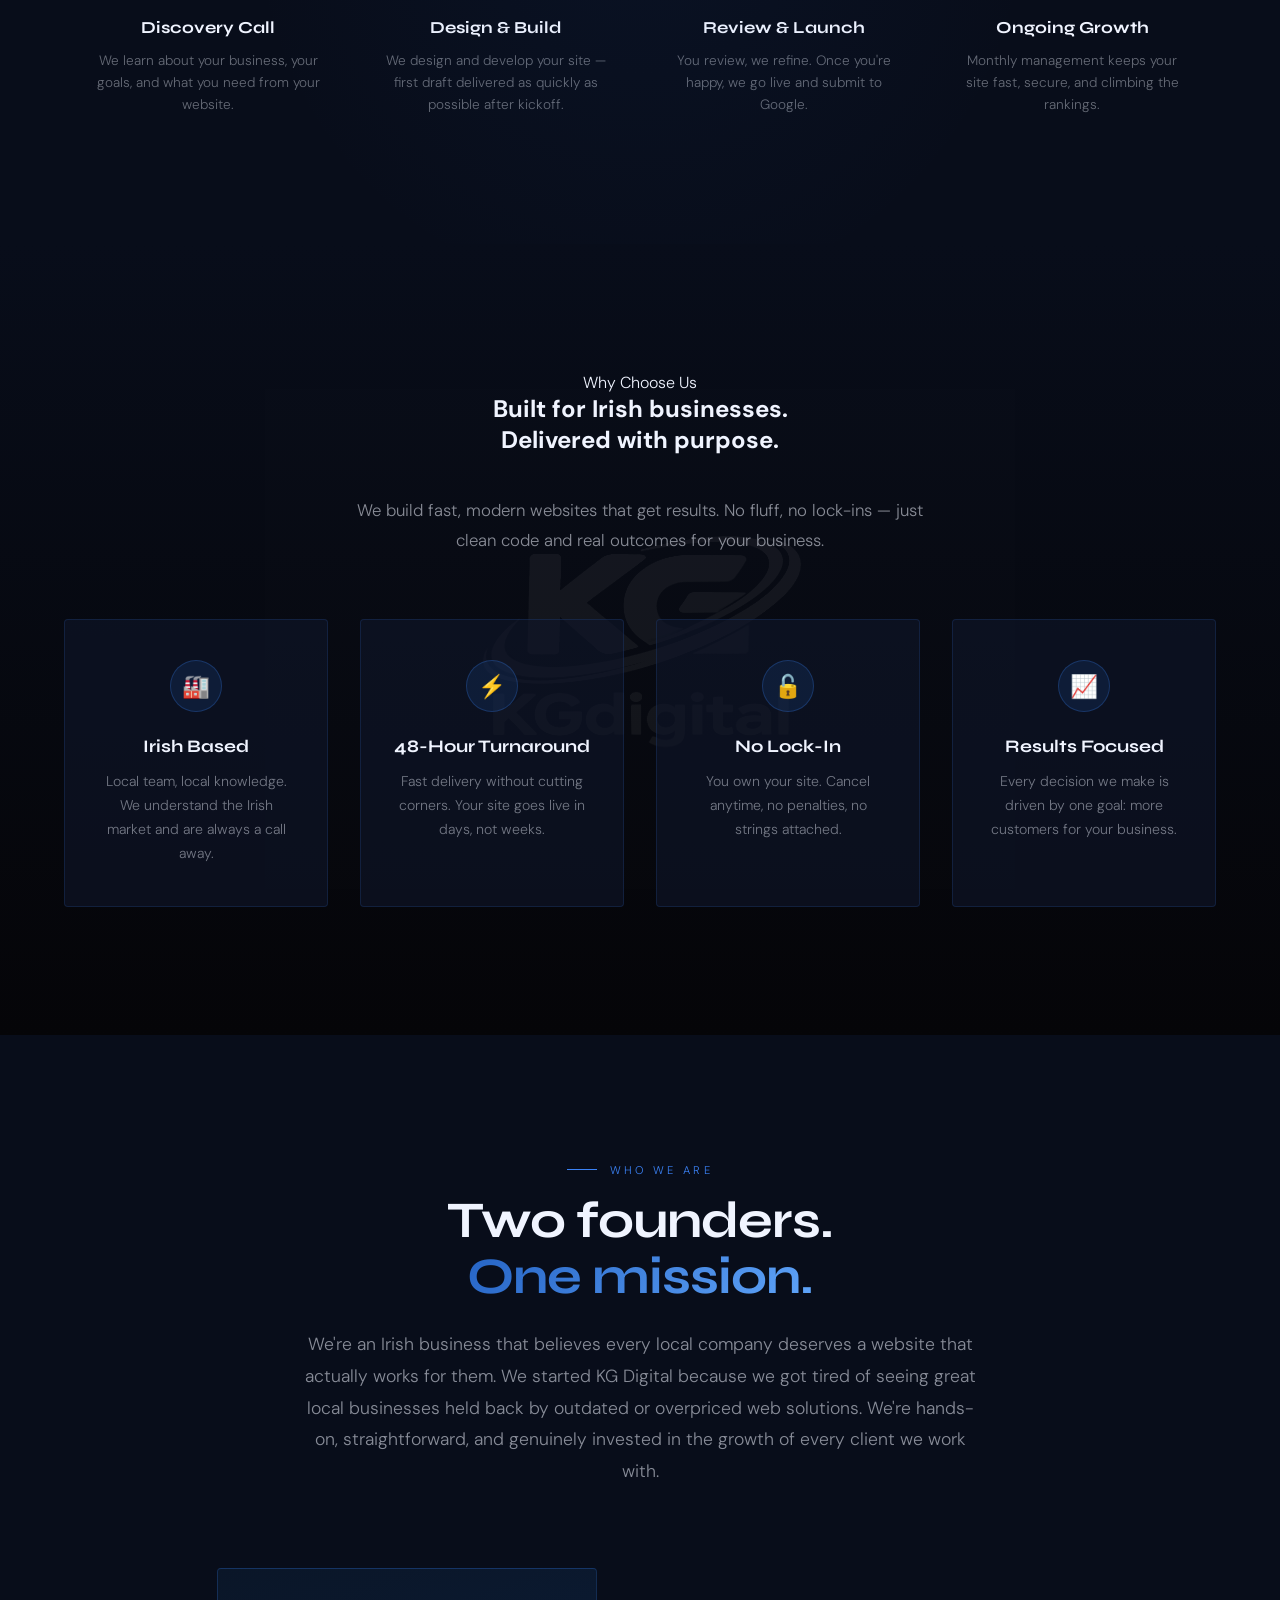
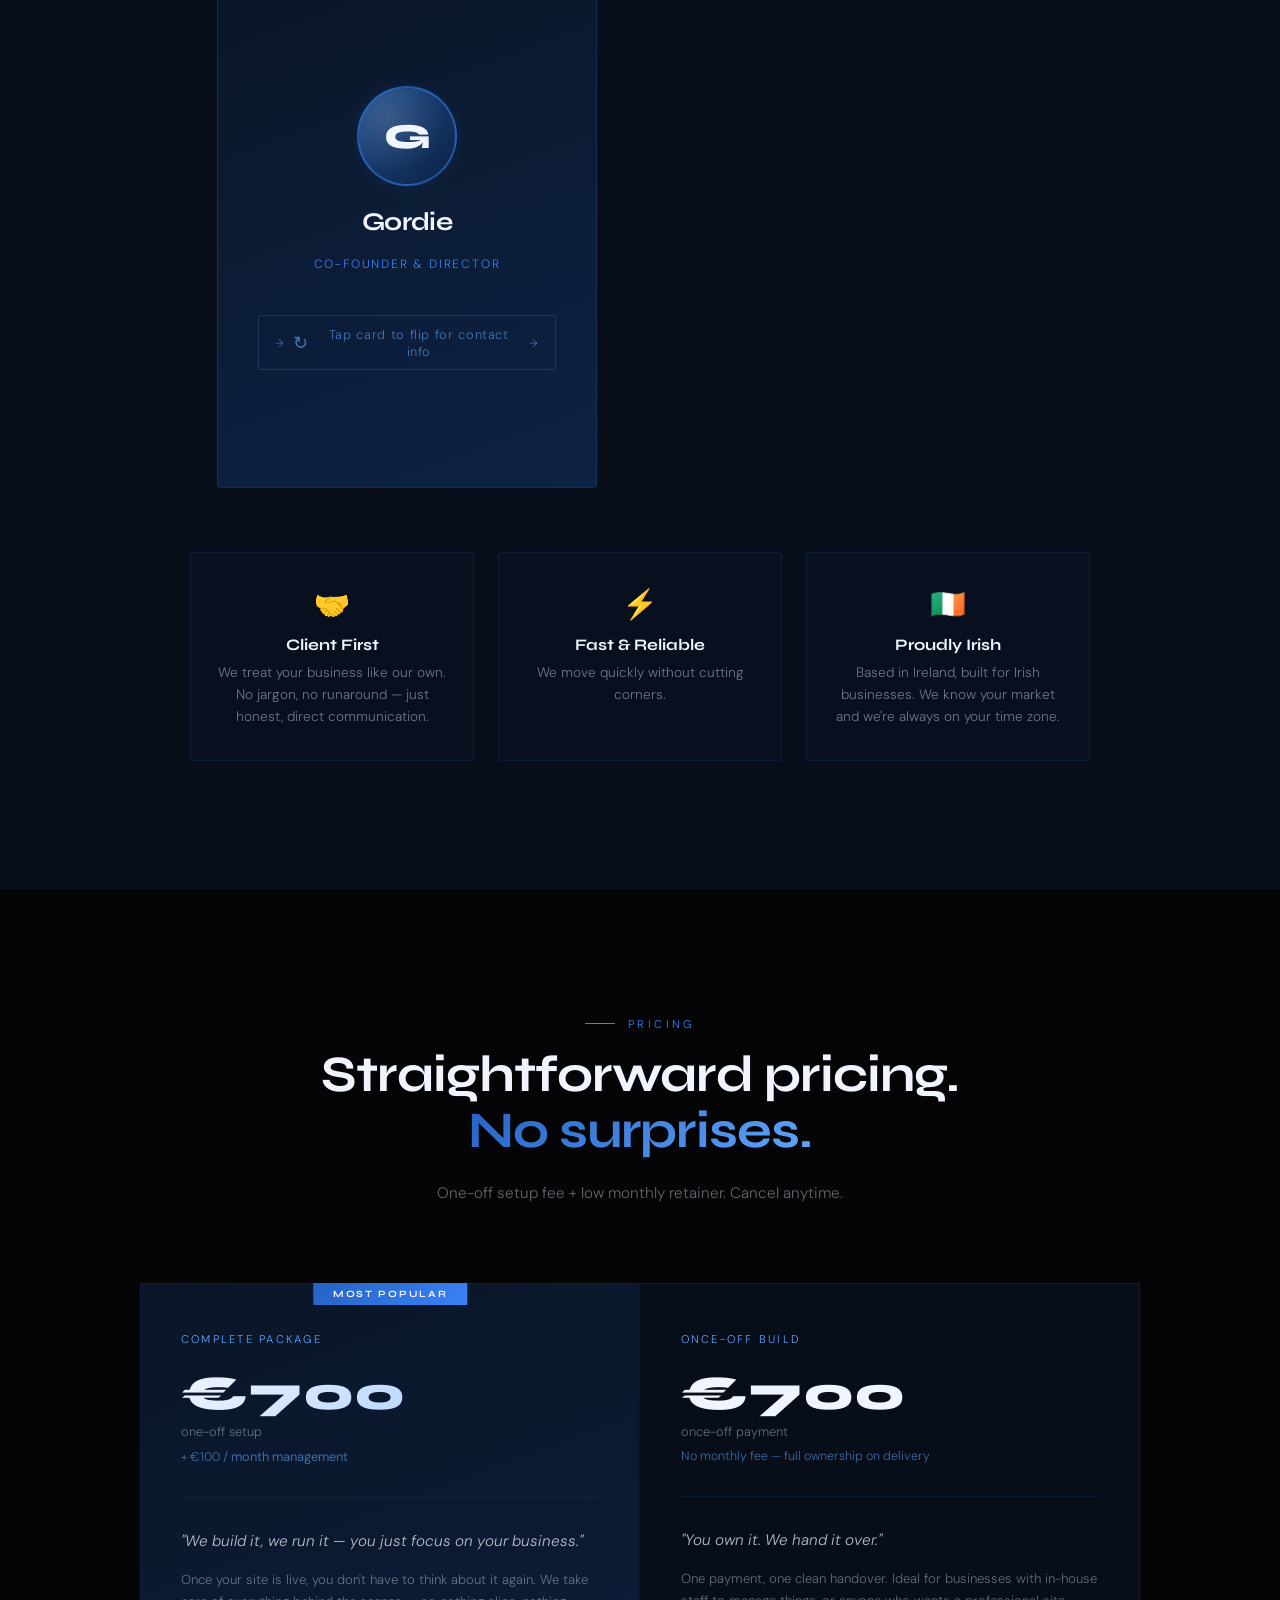
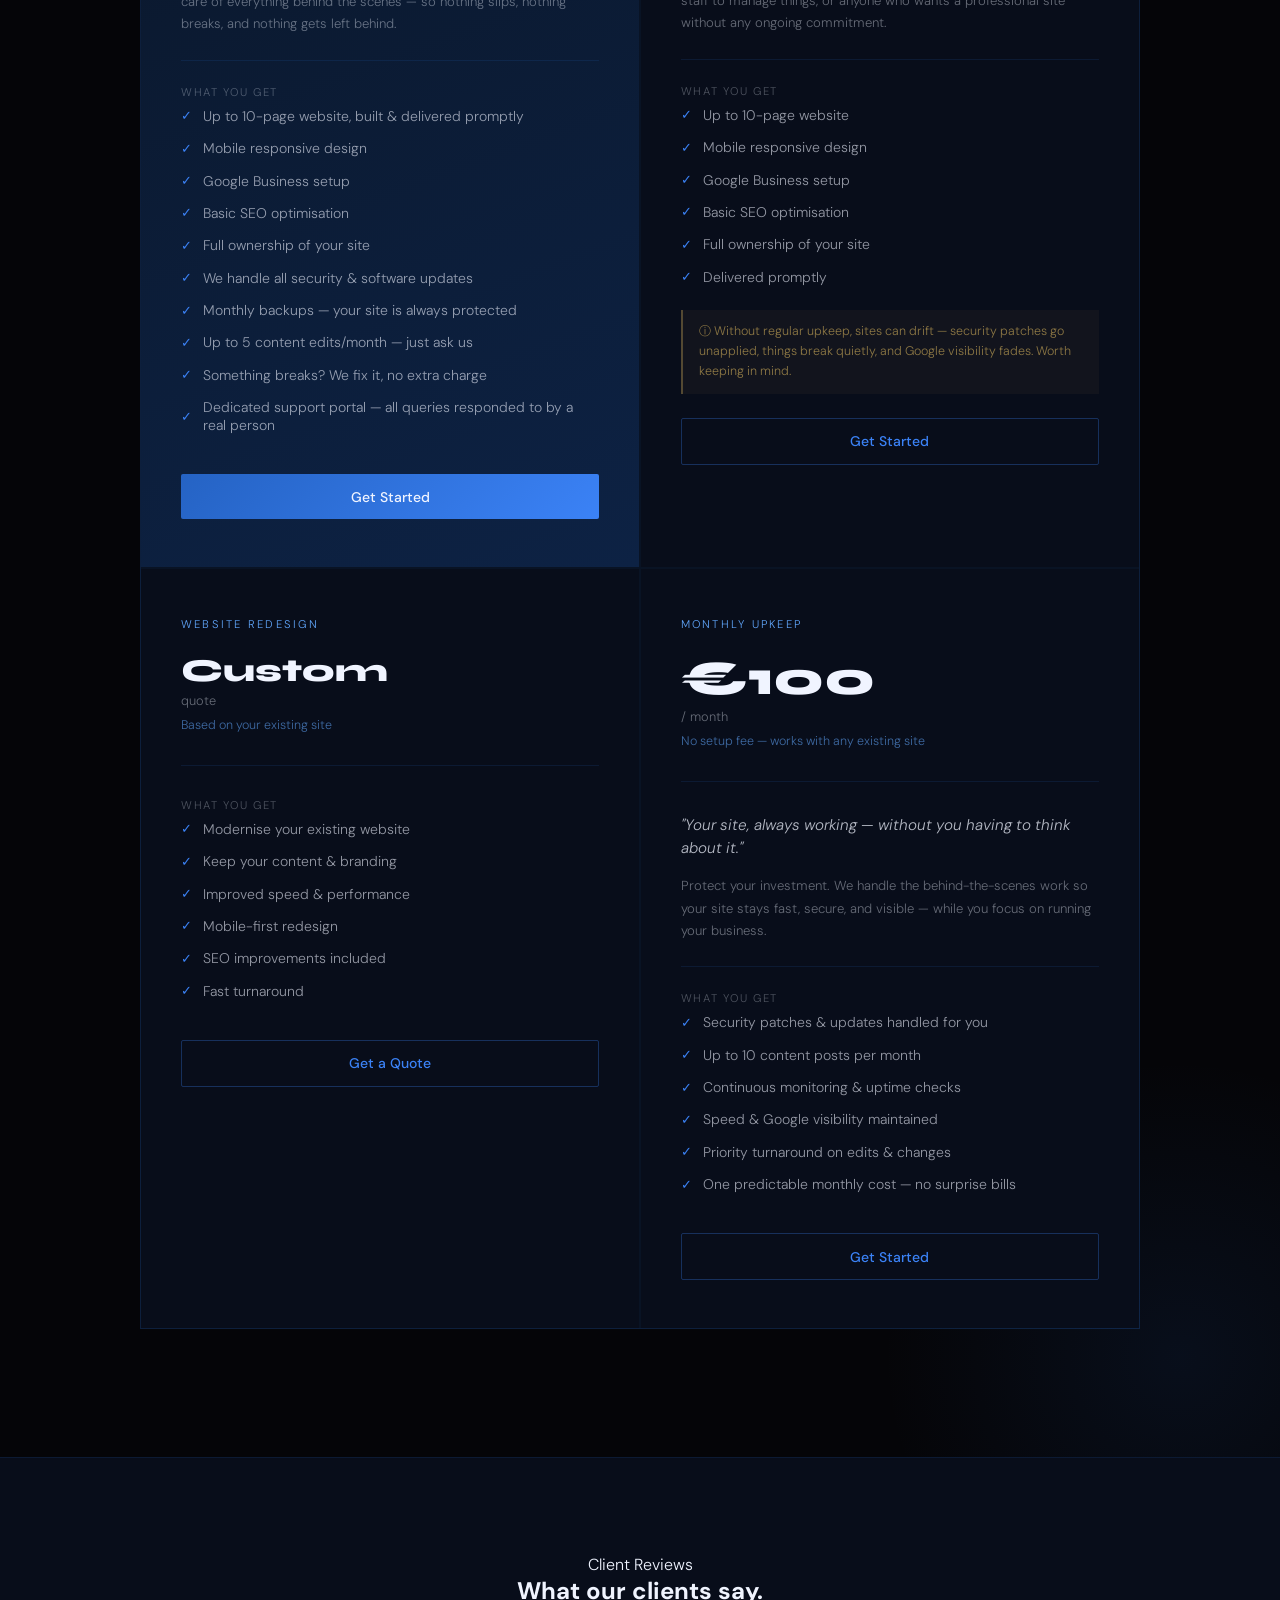
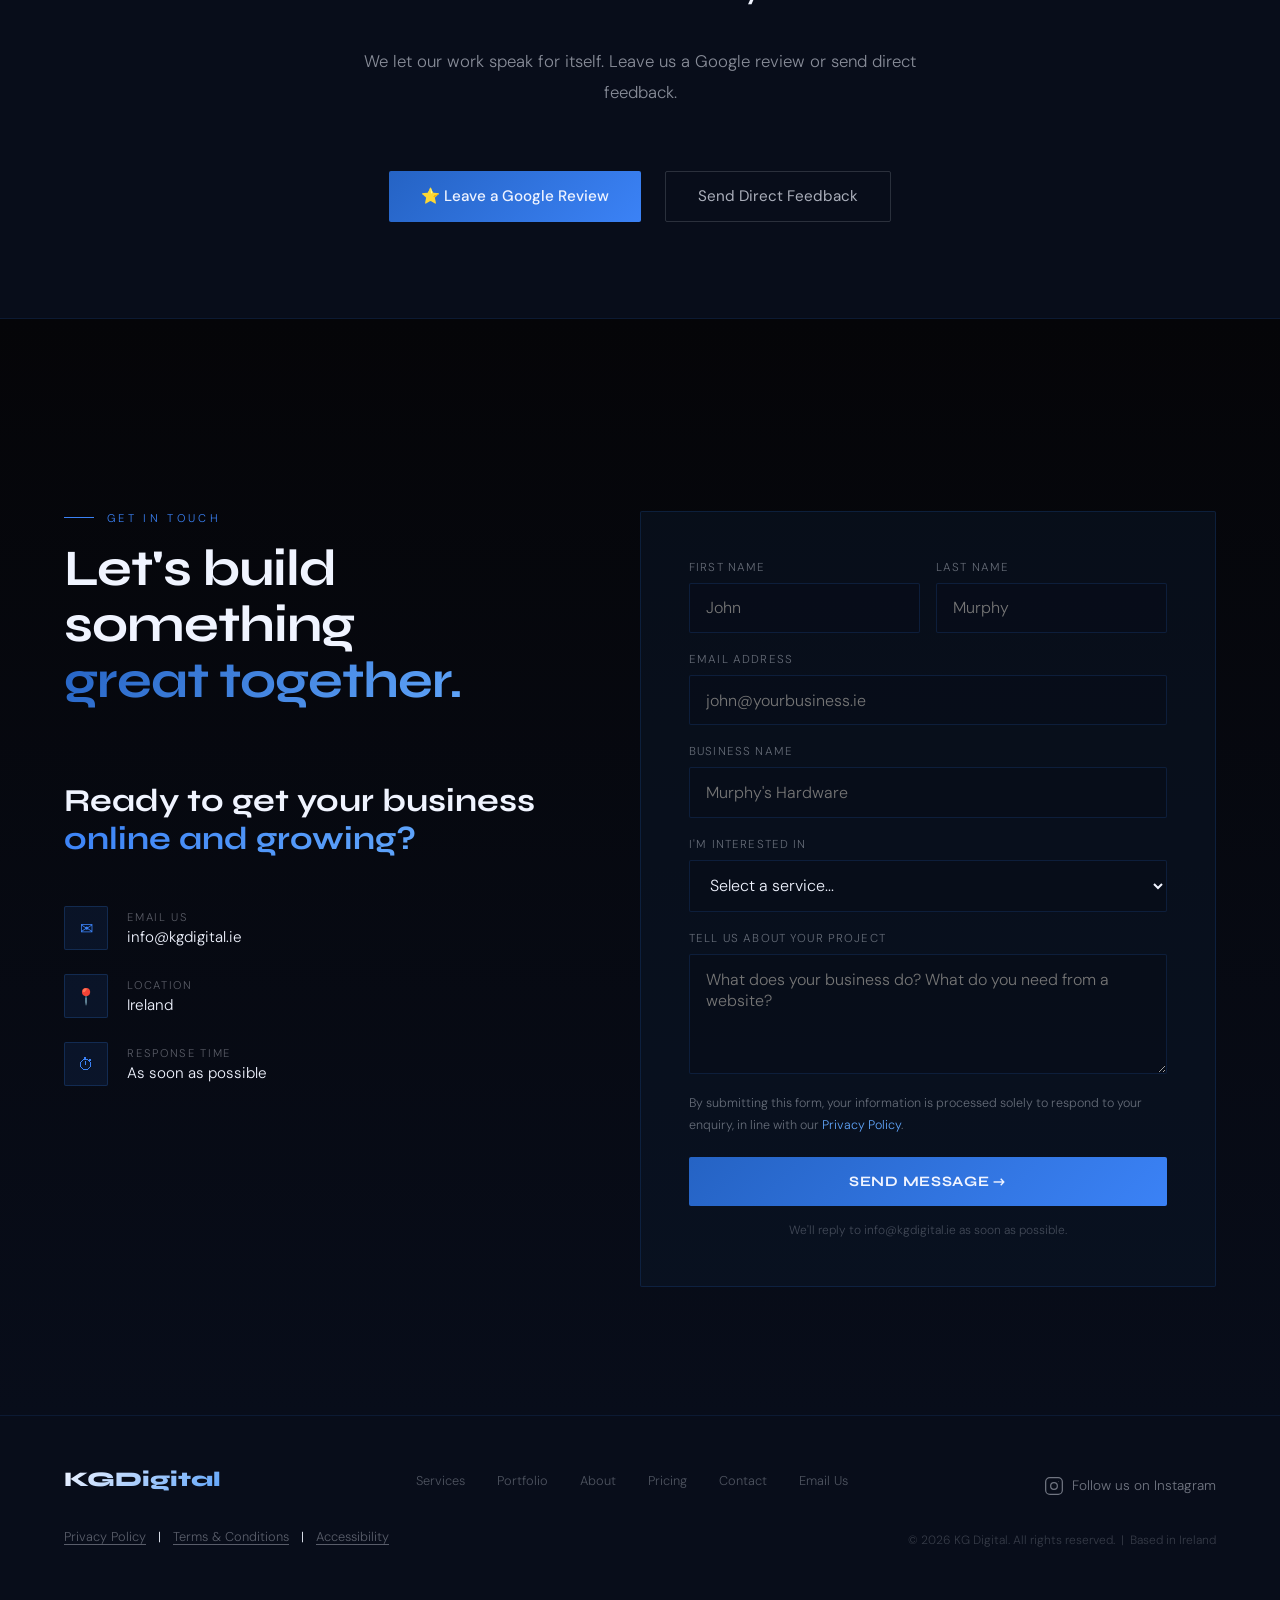
==== commit 4dd808ea: "Remove Kyle, update pricing to 700, centre Gordie card, add T&C policies, remove time guarantees, re" ====
--- a/index.html
+++ b/index.html
@@ -8,13 +8,13 @@
 <link rel="apple-touch-icon" href="LOGO.png">
 <meta name="viewport" content="width=device-width, initial-scale=1.0">
 <title>KG Digital — Web Development Agency Ireland</title>
-<meta name="description" content="KG Digital is an Irish web development and management agency. We build fast, modern websites for businesses across Ireland — delivered in 48 hours.">
+<meta name="description" content="KG Digital is an Irish web development and management agency. We build fast, modern websites for businesses across Ireland.">
 <meta name="keywords" content="web design Ireland, web development agency Ireland, website management Ireland, SEO Ireland, KG Digital">
 <link rel="canonical" href="https://kgdigital.ie/">
 <meta property="og:type" content="website">
 <meta property="og:url" content="https://kgdigital.ie/">
 <meta property="og:title" content="KG Digital — Web Development Agency Ireland">
-<meta property="og:description" content="We build fast, modern websites for Irish businesses — delivered in 48 hours. Website design, SEO &amp; monthly management.">
+<meta property="og:description" content="We build fast, modern websites for Irish businesses. Website design, SEO &amp; monthly management.">
 <meta property="og:site_name" content="KG Digital">
 <meta property="og:image" content="https://kgdigital.ie/LOGO.png">
 <meta property="og:image:width" content="770">
@@ -23,7 +23,7 @@
 <meta property="og:locale" content="en_IE">
 <meta name="twitter:card" content="summary_large_image">
 <meta name="twitter:title" content="KG Digital — Web Development Agency Ireland">
-<meta name="twitter:description" content="We build fast, modern websites for Irish businesses — delivered in 48 hours. Website design, SEO &amp; monthly management.">
+<meta name="twitter:description" content="We build fast, modern websites for Irish businesses. Website design, SEO &amp; monthly management.">
 <meta name="twitter:image" content="https://kgdigital.ie/LOGO.png">
 <meta name="robots" content="index, follow, max-image-preview:large, max-snippet:-1, max-video-preview:-1">
 <meta name="author" content="KG Digital">
@@ -65,8 +65,7 @@
     "https://www.instagram.com/kg_web_design"
   ],
   "founder": [
-    {"@type": "Person", "name": "Gordie Feery"},
-    {"@type": "Person", "name": "Kyle"}
+    {"@type": "Person", "name": "Gordie Feery"}
   ],
   "knowsAbout": ["Web Design", "Web Development", "SEO", "Website Management", "Digital Marketing"]
 }
@@ -179,7 +178,19 @@
     <p>KG Digital's liability is limited to the value of the services provided. We are not liable for indirect losses, loss of revenue, or consequential damages.</p>
     <h3>6. Changes &amp; cancellation</h3>
     <p>Changes to project scope may affect timelines and cost. You may cancel within 14 days of signing an agreement for a full refund, provided no work has commenced.</p>
-    <h3>7. Contact</h3>
+    <h3>8. Payment terms — no equity or trade arrangements</h3>
+    <p>KG Digital accepts payment in euro (€) only. We do not accept equity, revenue shares, profit splits, business percentages, or any other non-monetary form of compensation in lieu of payment. All fees must be settled in full as invoiced. Arrangements of any other kind will not be entered into and will not constitute a binding agreement.</p>
+    <h3>9. Limitation of liability &amp; company protection</h3>
+    <p>KG Digital shall not be held liable for any indirect, incidental, consequential, or special damages arising from the use of, or inability to use, any website or digital service we deliver — including but not limited to loss of business, revenue, data, or reputation. Our total liability in any dispute is capped at the total fees paid by the client for the specific service in question. KG Digital reserves the right to refuse, suspend, or terminate services where a client acts in bad faith, provides false information, or engages in conduct that is abusive, unlawful, or damaging to our company or staff.</p>
+    <h3>10. Revision limits</h3>
+    <p>Each project includes up to five rounds of revisions within the agreed scope. A revision round is defined as a single consolidated set of feedback submitted in one message or document. Additional revision rounds beyond this allowance will be charged at €50 per round. Requests that fall outside the original agreed scope will be treated as new work and quoted separately.</p>
+    <h3>11. Client content &amp; delays</h3>
+    <p>KG Digital requires all content (text, images, logos, and other materials) to be supplied by the client within 7 days of project commencement unless otherwise agreed in writing. If content is not received within this period, the project timeline will be paused and recommencement cannot be guaranteed. KG Digital accepts no liability for delays caused by late or incomplete content supplied by the client.</p>
+    <h3>12. Hosting, domains &amp; account ownership</h3>
+    <p>Where KG Digital registers a domain or sets up hosting on the client's behalf, all accounts and credentials will be transferred to the client upon full payment. Until full payment is received, KG Digital retains administrative access. If a client cancels ongoing management services, KG Digital will provide all relevant credentials within 14 days but accepts no responsibility for the continued performance or security of the website thereafter.</p>
+    <h3>13. Refunds</h3>
+    <p>A full refund is available if cancellation is requested before any work has commenced. Once work has begun, refunds will be issued on a pro-rata basis reflecting work completed at the time of cancellation. No refund is payable once a website has been delivered and signed off. Deposits are non-refundable unless KG Digital is unable to fulfil the agreed service.</p>
+    <h3>14. Contact</h3>
     <p>For any queries: <a href="mailto:info@kgdigital.ie" style="color:var(--sky)">info@kgdigital.ie</a></p>
   </div>
 </div>
@@ -225,7 +236,7 @@
     <h3>Known limitations</h3>
     <p>We are continuously improving accessibility. If you encounter any barriers, please contact us and we will address them promptly.</p>
     <h3>Feedback &amp; contact</h3>
-    <p>If you experience any accessibility issues, please email <a href="mailto:info@kgdigital.ie" style="color:var(--sky)">info@kgdigital.ie</a> and we will respond within 5 working days.</p>
+    <p>If you experience any accessibility issues, please email <a href="mailto:info@kgdigital.ie" style="color:var(--sky)">info@kgdigital.ie</a> and we will respond as soon as possible.</p>
     <h3>Enforcement</h3>
     <p>If you are not satisfied with our response, you may contact the <a href="https://nda.ie" target="_blank" rel="noopener noreferrer" style="color:var(--sky)">National Disability Authority (nda.ie)</a> or the <a href="https://ihrec.ie" target="_blank" rel="noopener noreferrer" style="color:var(--sky)">Irish Human Rights and Equality Commission (ihrec.ie)</a>.</p>
   </div>
@@ -405,7 +416,7 @@
     <div class="process-step">
       <div class="step-dot"><span>02</span></div>
       <div class="step-title">Design & Build</div>
-      <p class="step-desc">We design and develop your site — first draft delivered within 48 hours of kickoff.</p>
+      <p class="step-desc">We design and develop your site — first draft delivered as quickly as possible after kickoff.</p>
     </div>
     <div class="process-step">
       <div class="step-dot"><span>03</span></div>
@@ -459,13 +470,13 @@
   <div class="about-intro reveal">
     <div class="section-label" style="justify-content:center">Who We Are</div>
     <h2 class="section-title">Two founders.<br><span class="accent">One mission.</span></h2>
-    <p>We're Gordie and Kyle — two Irish entrepreneurs who believe every business deserves a website that actually works for them. We started KG Digital because we got tired of seeing great local businesses held back by outdated or overpriced web solutions. We're hands-on, straightforward, and genuinely invested in the growth of every client we work with.</p>
-  </div>
-
-  <div class="team-grid reveal">
+    <p>We're an Irish business that believes every local company deserves a website that actually works for them. We started KG Digital because we got tired of seeing great local businesses held back by outdated or overpriced web solutions. We're hands-on, straightforward, and genuinely invested in the growth of every client we work with.</p>
+  </div>
+
+  <div class="team-grid reveal" style="justify-content:center;justify-items:center;">
 
     <!-- GORDIE -->
-    <div class="team-card" id="card-gordie" onclick="flipCard('gordie')">
+    <div class="team-card" id="card-gordie" onclick="flipCard('gordie')" style="width:380px;max-width:100%;margin:0 auto;">
       <div class="team-card-inner">
         <div class="team-card-front">
           <div style="position:relative;display:flex;align-items:center;justify-content:center;">
@@ -502,44 +513,6 @@
       </div>
     </div>
 
-    <!-- KYLE -->
-    <div class="team-card" id="card-kyle" onclick="flipCard('kyle')">
-      <div class="team-card-inner">
-        <div class="team-card-front">
-          <div style="position:relative;display:flex;align-items:center;justify-content:center;">
-            <div class="avatar-glow"></div>
-            <div class="team-avatar">K</div>
-          </div>
-          <div class="team-name">Kyle</div>
-          <div class="team-role">Co-Founder &amp; Director</div>
-          <div class="team-flip-hint">
-            <span class="flip-tap-icon">&#8635;</span> Tap card to flip for contact info
-          </div>
-        </div>
-        <div class="team-card-back">
-          <div class="back-title">Kyle</div>
-          <div class="back-subtitle">Co-Founder · KG Digital</div>
-          <div class="contact-links">
-            <a href="tel:+353858557141" class="contact-link-item">
-              <div class="cli-icon">📞</div>
-              <div>
-                <div class="cli-label">Phone</div>
-                <div class="cli-value">085 855 7141</div>
-              </div>
-            </a>
-            <a href="mailto:info@kgdigital.ie" class="contact-link-item">
-              <div class="cli-icon">✉</div>
-              <div>
-                <div class="cli-label">Email</div>
-                <div class="cli-value">info@kgdigital.ie</div>
-              </div>
-            </a>
-          </div>
-          <div class="back-close" onclick="event.stopPropagation(); flipCard('kyle')">← Flip back</div>
-        </div>
-      </div>
-    </div>
-
   </div>
 
   <!-- Values -->
@@ -552,7 +525,7 @@
     <div class="value-item">
       <div class="value-icon">⚡</div>
       <div class="value-name">Fast &amp; Reliable</div>
-      <div class="value-desc">First drafts delivered within 48 hours of kickoff. We move quickly without cutting corners.</div>
+      <div class="value-desc">We move quickly without cutting corners.</div>
     </div>
     <div class="value-item">
       <div class="value-icon">🇮🇪</div>
@@ -574,19 +547,15 @@
 
     <!-- Complete Package -->
     <div class="price-card featured" style="position: relative;">
-      <div style="position: absolute; top: -12px; right: 20px; background: linear-gradient(135deg, var(--bright-blue), var(--sky)); color: #fff; padding: 4px 12px; border-radius: 20px; font-size: 0.75rem; font-family: 'Syne', sans-serif; font-weight: 700; letter-spacing: 1px; text-transform: uppercase; box-shadow: 0 4px 15px rgba(59,130,246,0.4); z-index: 2;">38% Off Sale!</div>
       <div class="price-tier">Complete Package</div>
-      <div style="display: flex; align-items: baseline; gap: 0.75rem; margin-bottom: 0.3rem;">
-        <span style="text-decoration: line-through; color: rgba(240,244,255,0.4); font-size: 1.6rem; font-family: 'Syne', sans-serif; font-weight: 600;">&#8364;650</span>
-        <div class="price-amount" style="margin-bottom: 0;">&#8364;400</div>
-      </div>
+      <div class="price-amount">&#8364;700</div>
       <div class="price-period">one-off setup</div>
       <div class="price-setup">+ &#8364;100 <span style="font-size:0.8rem;font-weight:400;">/ month management</span></div>
       <p class="price-tagline">"We build it, we run it — you just focus on your business."</p>
       <p class="price-desc">Once your site is live, you don't have to think about it again. We take care of everything behind the scenes — so nothing slips, nothing breaks, and nothing gets left behind.</p>
       <p style="font-size:0.7rem;letter-spacing:0.15em;text-transform:uppercase;color:rgba(240,244,255,0.3);margin-bottom:0.5rem;">What you get</p>
       <ul class="price-features">
-        <li>Up to 10-page website, built &amp; delivered in 48hrs</li>
+        <li>Up to 10-page website, built &amp; delivered promptly</li>
         <li>Mobile responsive design</li>
         <li>Google Business setup</li>
         <li>Basic SEO optimisation</li>
@@ -595,19 +564,15 @@
         <li>Monthly backups — your site is always protected</li>
         <li>Up to 5 content edits/month — just ask us</li>
         <li>Something breaks? We fix it, no extra charge</li>
-        <li>Dedicated support portal — all queries responded to within 24 hours by a real person</li>
+        <li>Dedicated support portal — all queries responded to by a real person</li>
       </ul>
       <a href="#contact" class="price-btn price-btn-solid">Get Started</a>
     </div>
 
     <!-- One-Off Build -->
     <div class="price-card" style="position: relative;">
-      <div style="position: absolute; top: -12px; right: 20px; background: linear-gradient(135deg, var(--bright-blue), var(--sky)); color: #fff; padding: 4px 12px; border-radius: 20px; font-size: 0.75rem; font-family: 'Syne', sans-serif; font-weight: 700; letter-spacing: 1px; text-transform: uppercase; box-shadow: 0 4px 15px rgba(59,130,246,0.4); z-index: 2;">38% Off Sale!</div>
       <div class="price-tier">Once-Off Build</div>
-      <div style="display: flex; align-items: baseline; gap: 0.75rem; margin-bottom: 0.3rem;">
-        <span style="text-decoration: line-through; color: rgba(240,244,255,0.4); font-size: 1.6rem; font-family: 'Syne', sans-serif; font-weight: 600;">&#8364;650</span>
-        <div class="price-amount" style="margin-bottom: 0;">&#8364;400</div>
-      </div>
+      <div class="price-amount">&#8364;700</div>
       <div class="price-period">once-off payment</div>
       <div class="price-setup">No monthly fee &mdash; full ownership on delivery</div>
       <p class="price-tagline">"You own it. We hand it over."</p>
@@ -619,7 +584,7 @@
         <li>Google Business setup</li>
         <li>Basic SEO optimisation</li>
         <li>Full ownership of your site</li>
-        <li>Delivered in 48 hours</li>
+        <li>Delivered promptly</li>
       </ul>
       <p class="price-note">&#9432; Without regular upkeep, sites can drift — security patches go unapplied, things break quietly, and Google visibility fades. Worth keeping in mind.</p>
       <a href="#contact" class="price-btn price-btn-ghost">Get Started</a>
@@ -665,37 +630,6 @@
 
   </div>
 
-  <div class="pricing-extras reveal" style="max-width: 900px; margin: 4rem auto 0; display: grid; grid-template-columns: repeat(auto-fit, minmax(300px, 1fr)); gap: 2rem; padding: 0 1.5rem;">
-    
-    <!-- Free Domain Card -->
-    <div class="extra-block" style="background: linear-gradient(160deg, rgba(10,22,40,0.7), rgba(8,13,26,0.9)); border: 1px solid rgba(59,130,246,0.25); border-radius: 6px; padding: 2.5rem; position: relative; overflow: hidden; transition: border-color 0.3s, transform 0.3s;" onmouseover="this.style.borderColor='rgba(59,130,246,0.5)'; this.style.transform='translateY(-4px)';" onmouseout="this.style.borderColor='rgba(59,130,246,0.25)'; this.style.transform='none';">
-      <!-- Glow effect -->
-      <div style="position: absolute; top: -50px; right: -50px; width: 150px; height: 150px; background: radial-gradient(circle, rgba(59,130,246,0.15) 0%, transparent 70%); border-radius: 50%; pointer-events: none;"></div>
-      
-      <div style="display: flex; align-items: center; gap: 1rem; margin-bottom: 1.2rem;">
-        <div style="width: 44px; height: 44px; border-radius: 4px; background: rgba(37,99,196,0.15); border: 1px solid rgba(59,130,246,0.2); display: flex; align-items: center; justify-content: center; color: var(--bright-blue); flex-shrink: 0;">
-          <svg width="22" height="22" viewBox="0 0 24 24" fill="none" stroke="currentColor" stroke-width="1.5" stroke-linecap="round" stroke-linejoin="round"><circle cx="12" cy="12" r="10"></circle><line x1="2" y1="12" x2="22" y2="12"></line><path d="M12 2a15.3 15.3 0 0 1 4 10 15.3 15.3 0 0 1-4 10 15.3 15.3 0 0 1-4-10 15.3 15.3 0 0 1 4-10z"></path></svg>
-        </div>
-        <h3 style="font-family: 'Syne', sans-serif; font-size: 1.2rem; font-weight: 700; margin: 0; color: #fff;">Free Domain for Year One</h3>
-      </div>
-      <p style="color:rgba(240,244,255,0.65); line-height: 1.7; font-size: 0.95rem; margin: 0;">We’ll cover the cost of your new .ie or .com domain for the first twelve months. After the first year, it simply renews at the standard rate and is entirely yours to manage.</p>
-    </div>
-
-    <!-- Professional Email Card -->
-    <div class="extra-block" style="background: linear-gradient(160deg, rgba(10,22,40,0.7), rgba(8,13,26,0.9)); border: 1px solid rgba(59,130,246,0.25); border-radius: 6px; padding: 2.5rem; position: relative; overflow: hidden; transition: border-color 0.3s, transform 0.3s;" onmouseover="this.style.borderColor='rgba(59,130,246,0.5)'; this.style.transform='translateY(-4px)';" onmouseout="this.style.borderColor='rgba(59,130,246,0.25)'; this.style.transform='none';">
-      <!-- Glow effect -->
-      <div style="position: absolute; top: -50px; right: -50px; width: 150px; height: 150px; background: radial-gradient(circle, rgba(59,130,246,0.15) 0%, transparent 70%); border-radius: 50%; pointer-events: none;"></div>
-      
-      <div style="display: flex; align-items: center; gap: 1rem; margin-bottom: 1.2rem;">
-        <div style="width: 44px; height: 44px; border-radius: 4px; background: rgba(37,99,196,0.15); border: 1px solid rgba(59,130,246,0.2); display: flex; align-items: center; justify-content: center; color: var(--bright-blue); flex-shrink: 0;">
-          <svg width="22" height="22" viewBox="0 0 24 24" fill="none" stroke="currentColor" stroke-width="1.5" stroke-linecap="round" stroke-linejoin="round"><path d="M4 4h16c1.1 0 2 .9 2 2v12c0 1.1-.9 2-2 2H4c-1.1 0-2-.9-2-2V6c0-1.1.9-2 2-2z"></path><polyline points="22,6 12,13 2,6"></polyline></svg>
-        </div>
-        <h3 style="font-family: 'Syne', sans-serif; font-size: 1.2rem; font-weight: 700; margin: 0; color: #fff;">Professional Business Email</h3>
-      </div>
-      <p style="color:rgba(240,244,255,0.65); line-height: 1.7; font-size: 0.95rem; margin: 0;">We set up Google Workspace for you, giving your business a professional email address (like hello@yourbusiness.ie) along with access to Google Drive and Gmail. We pay for your first month's subscription, and you handle the standard monthly cost from there on.</p>
-    </div>
-
-  </div>
 
 </section>
 
@@ -741,7 +675,7 @@
           <div class="contact-item-icon">⏱</div>
           <div>
             <div class="contact-item-label">Response Time</div>
-            <div class="contact-item-value">Within 24 hours</div>
+            <div class="contact-item-value">As soon as possible</div>
           </div>
         </div>
       </div>
@@ -750,7 +684,7 @@
     <div class="contact-form reveal" id="contactFormWrap">
       <div class="form-success" id="formSuccess">
         <h3>Message Sent ✓</h3>
-        <p>Thanks for reaching out! We'll get back to you within 24 hours.</p>
+        <p>Thanks for reaching out! We'll get back to you as soon as possible.</p>
       </div>
       <form id="contactForm">
         <div class="form-row">
@@ -787,7 +721,7 @@
         </div>
         <p class="form-gdpr-note">By submitting this form, your information is processed solely to respond to your enquiry, in line with our <a href="#" onclick="openModal('privacy');return false;">Privacy Policy</a>.</p>
         <button type="submit" class="form-submit">SEND MESSAGE →</button>
-        <p class="form-note">We'll reply to info@kgdigital.ie within 24 hours.</p>
+        <p class="form-note">We'll reply to info@kgdigital.ie as soon as possible.</p>
       </form>
     </div>
   </div>
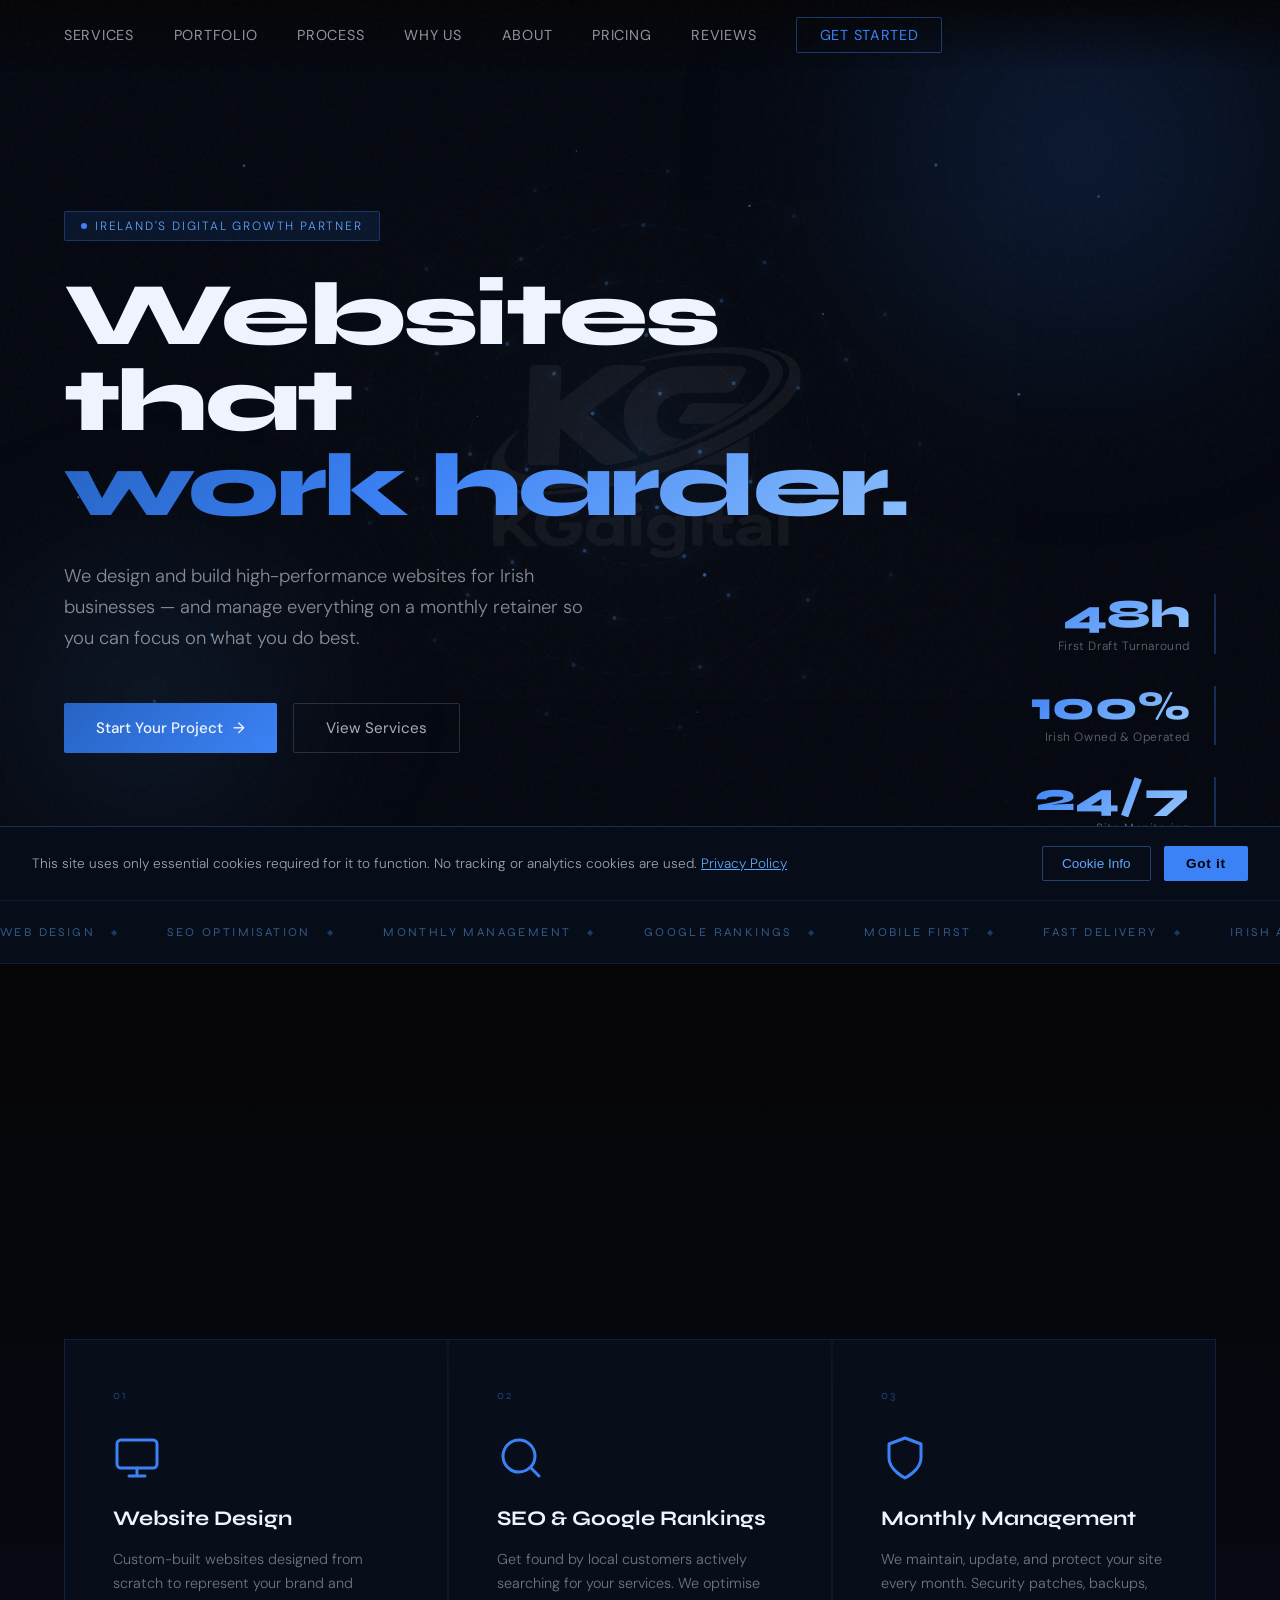
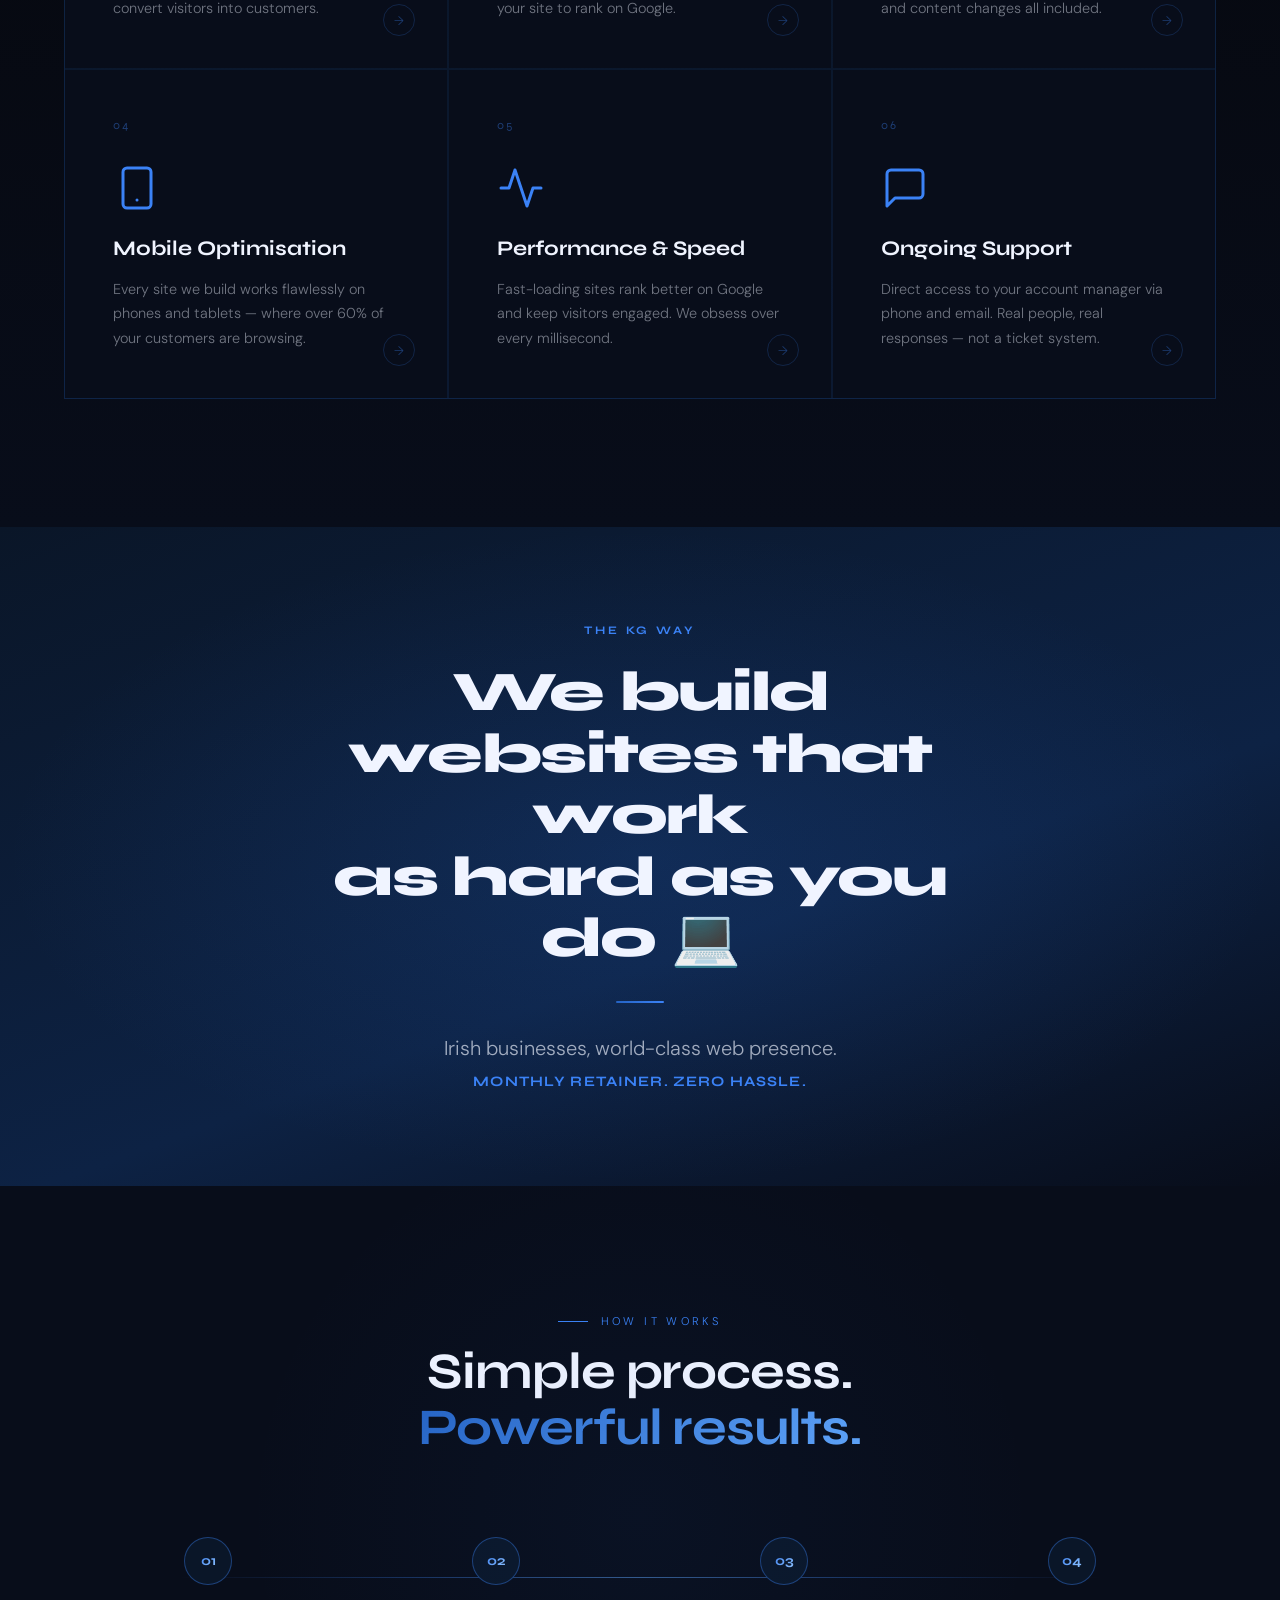
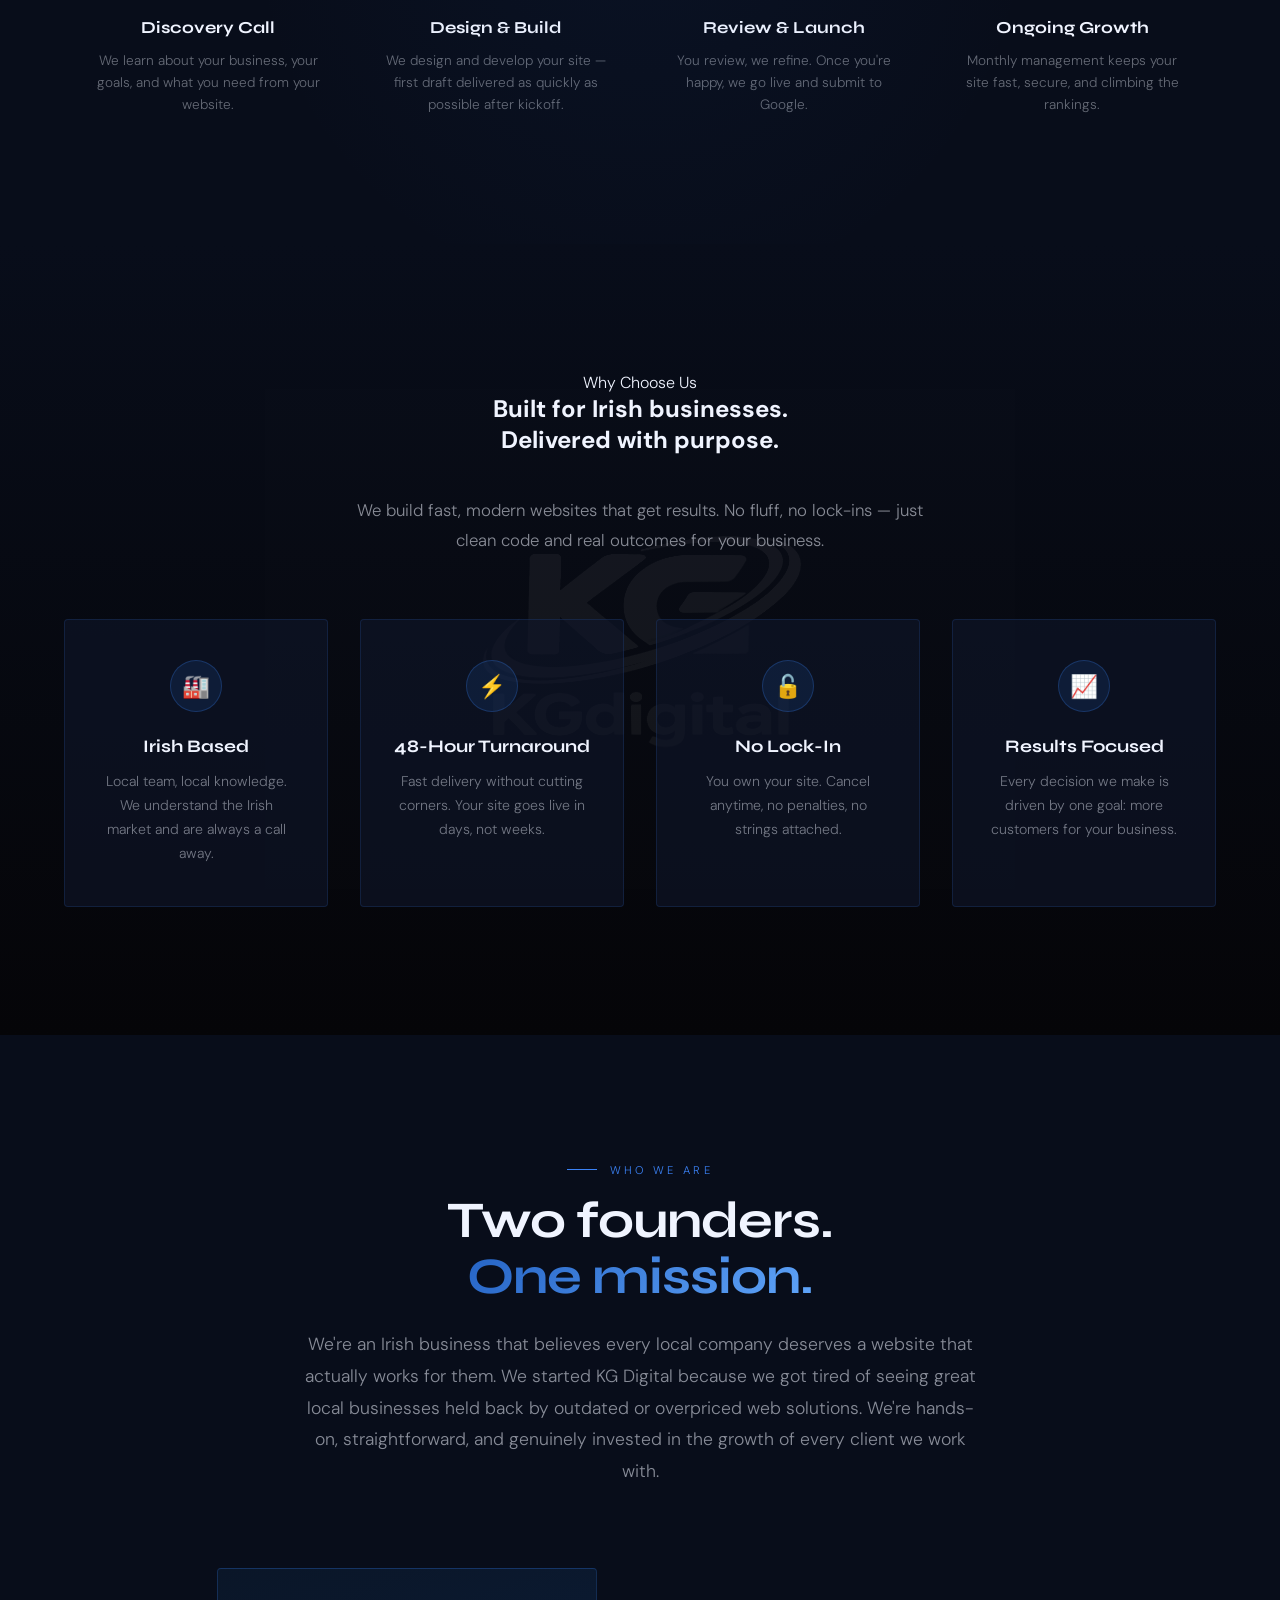
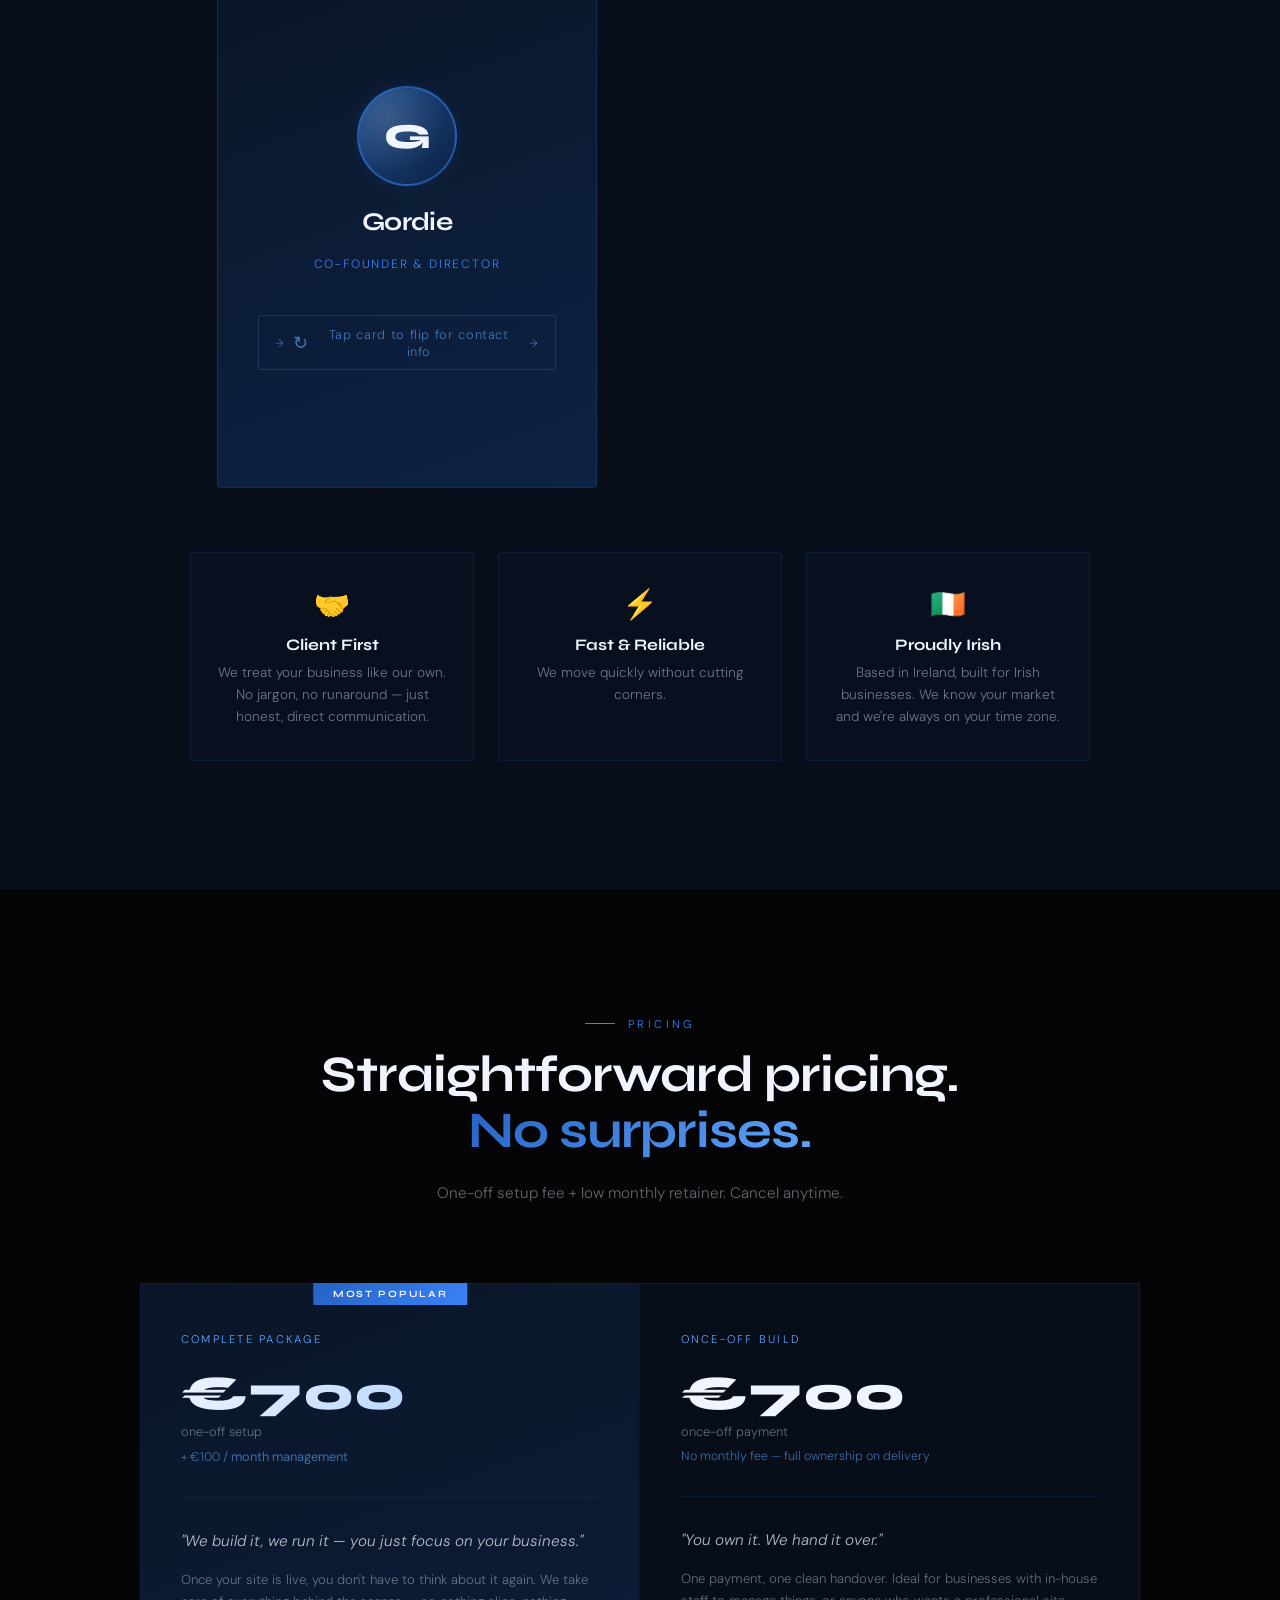
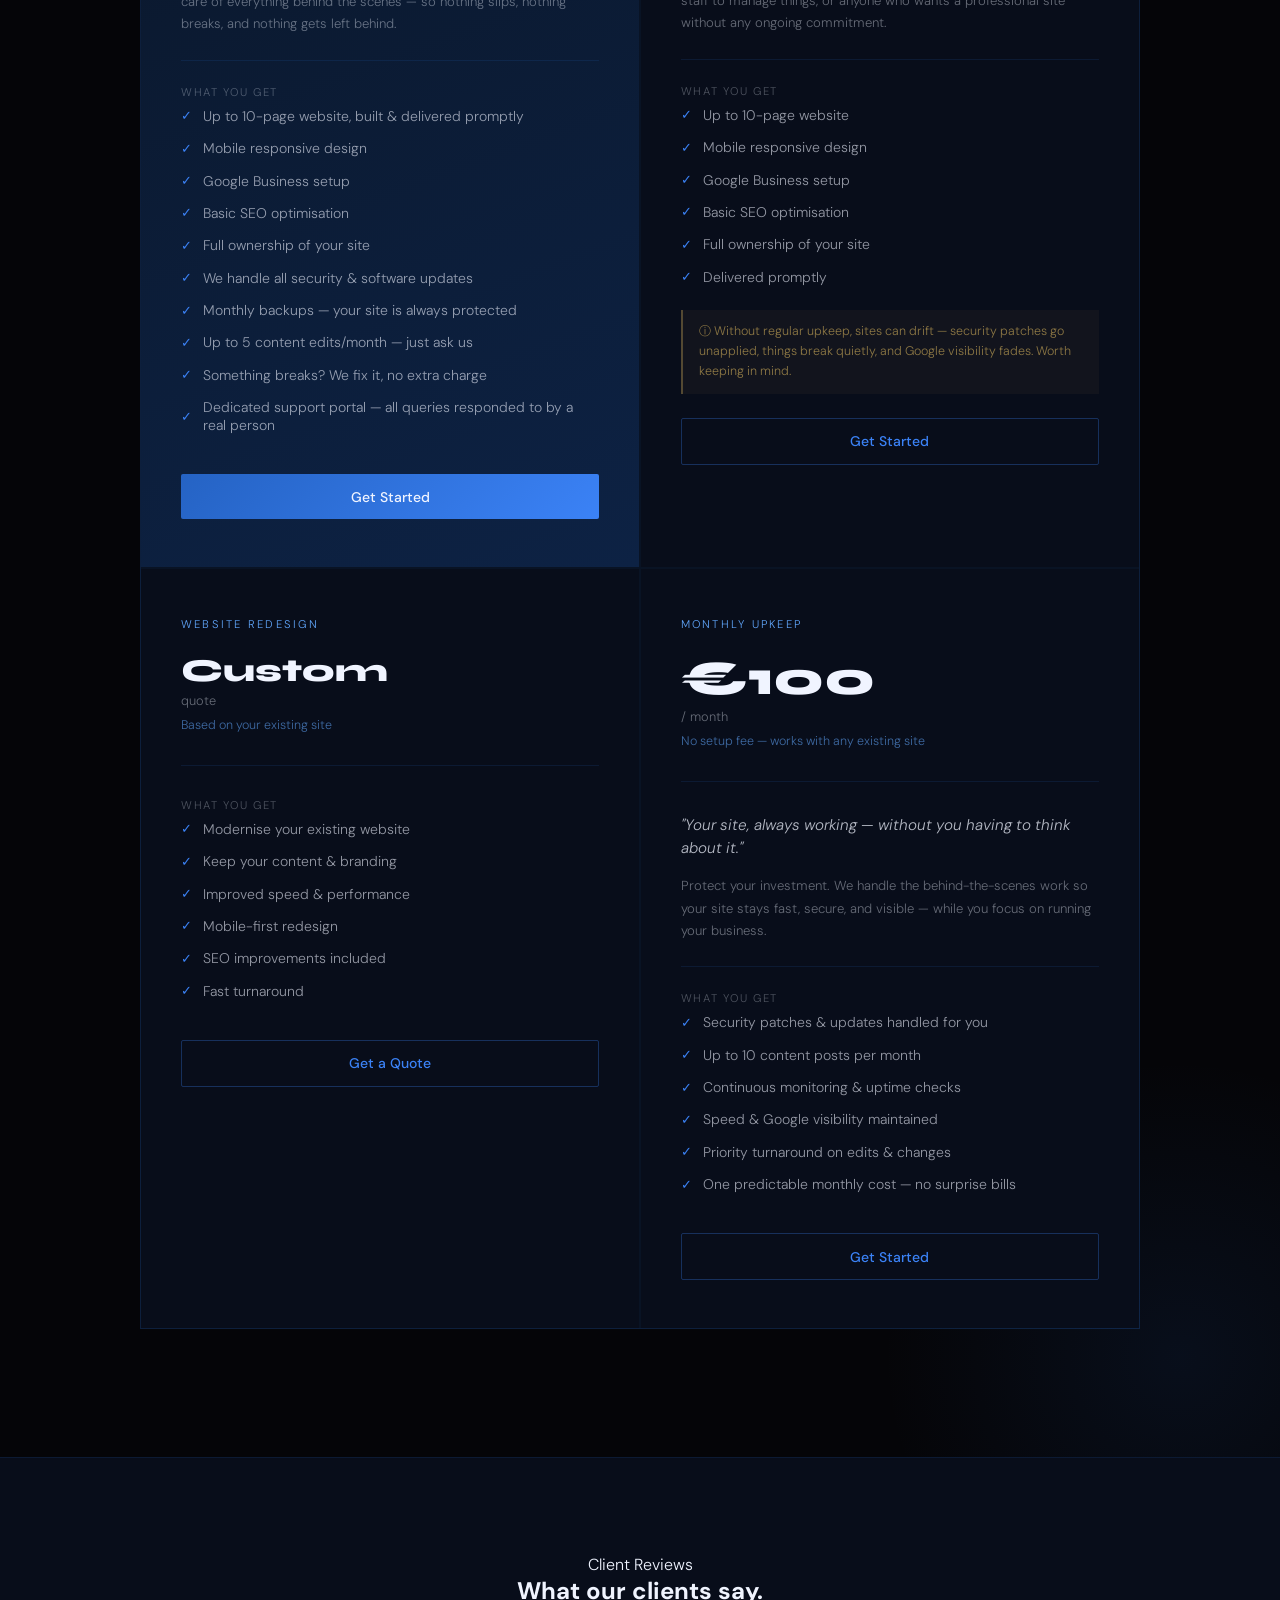
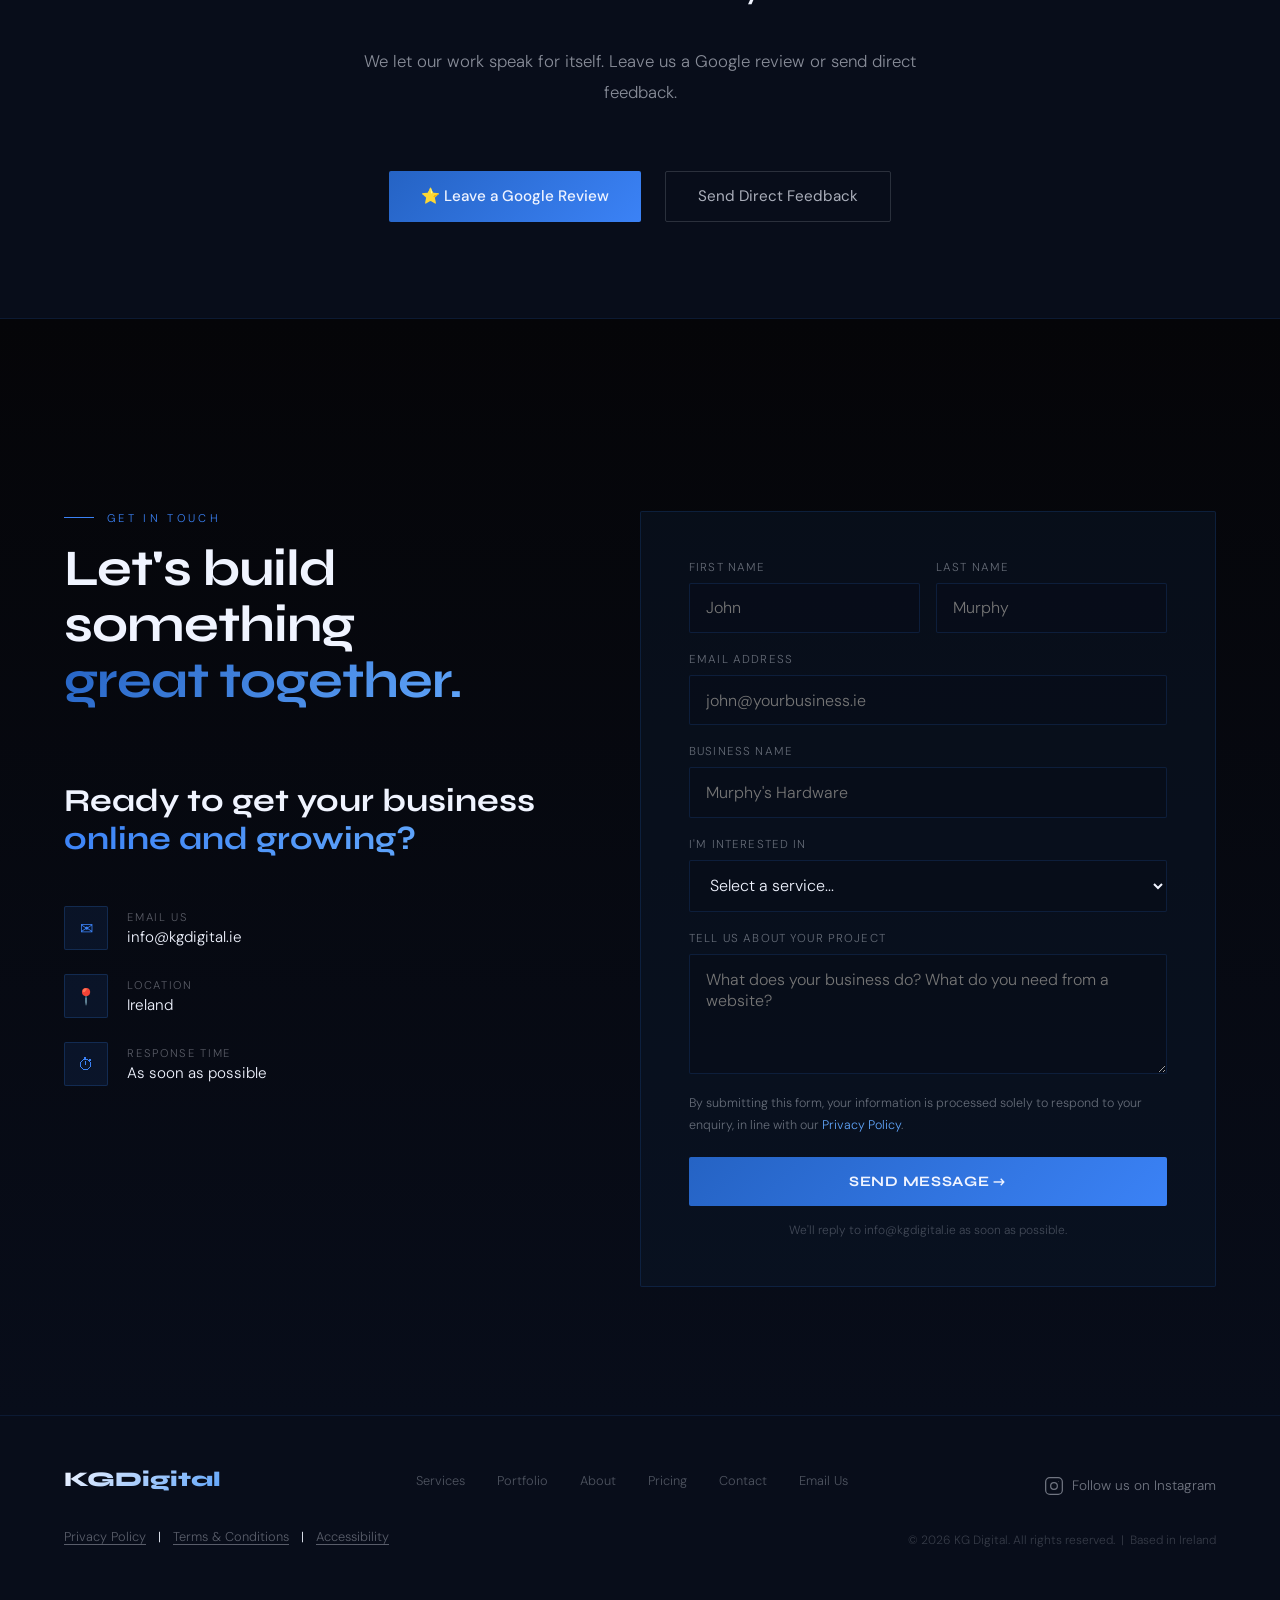
==== commit faceb5f8: "Reorganise folder structure — move assets to assets/, docs to docs/, update all paths, delete dev/du" ====
--- a/index.html
+++ b/index.html
@@ -1,11 +1,11 @@
-<!DOCTYPE html>
+﻿<!DOCTYPE html>
 <html lang="en">
 <head>
 <!-- GOOGLE SEARCH CONSOLE: Replace content value below with your verification code -->
 <meta charset="UTF-8">
-<link rel="icon" href="LOGO.png" type="image/png">
-<link rel="icon" href="favicon.svg" type="image/svg+xml">
-<link rel="apple-touch-icon" href="LOGO.png">
+<link rel="icon" href="assets/images/LOGO.png" type="image/png">
+<link rel="icon" href="assets/images/favicon.svg" type="image/svg+xml">
+<link rel="apple-touch-icon" href="assets/images/LOGO.png">
 <meta name="viewport" content="width=device-width, initial-scale=1.0">
 <title>KG Digital — Web Development Agency Ireland</title>
 <meta name="description" content="KG Digital is an Irish web development and management agency. We build fast, modern websites for businesses across Ireland.">
@@ -16,7 +16,7 @@
 <meta property="og:title" content="KG Digital — Web Development Agency Ireland">
 <meta property="og:description" content="We build fast, modern websites for Irish businesses. Website design, SEO &amp; monthly management.">
 <meta property="og:site_name" content="KG Digital">
-<meta property="og:image" content="https://kgdigital.ie/LOGO.png">
+<meta property="og:image" content="https://kgdigital.ie/assets/images/LOGO.png">
 <meta property="og:image:width" content="770">
 <meta property="og:image:height" content="433">
 <meta property="og:image:alt" content="KG Digital — Web Development Agency Ireland">
@@ -24,7 +24,7 @@
 <meta name="twitter:card" content="summary_large_image">
 <meta name="twitter:title" content="KG Digital — Web Development Agency Ireland">
 <meta name="twitter:description" content="We build fast, modern websites for Irish businesses. Website design, SEO &amp; monthly management.">
-<meta name="twitter:image" content="https://kgdigital.ie/LOGO.png">
+<meta name="twitter:image" content="https://kgdigital.ie/assets/images/LOGO.png">
 <meta name="robots" content="index, follow, max-image-preview:large, max-snippet:-1, max-video-preview:-1">
 <meta name="author" content="KG Digital">
 <meta name="theme-color" content="#050508">
@@ -42,8 +42,8 @@
   "email": "info@kgdigital.ie",
   "telephone": "+353830615112",
   "priceRange": "€€",
-  "logo": "https://kgdigital.ie/LOGO.png",
-  "image": "https://kgdigital.ie/LOGO.png",
+  "logo": "https://kgdigital.ie/assets/images/LOGO.png",
+  "image": "https://kgdigital.ie/assets/images/LOGO.png",
   "address": {
     "@type": "PostalAddress",
     "addressRegion": "County Offaly / County Westmeath",
@@ -245,7 +245,7 @@
 
 <!-- NAV -->
 <nav>
-  <span aria-hidden="true" style="display:none;"><img src="nav-logo.png" id="nav-logo-img" alt="KG Digital logo" style="height:44px;width:auto;" /></span>
+  <span aria-hidden="true" style="display:none;"><img src="assets/images/nav-logo.png" id="nav-logo-img" alt="KG Digital logo" style="height:44px;width:auto;" /></span>
   <button class="nav-hamburger" id="navHamburger" aria-label="Toggle navigation menu" aria-expanded="false"><span></span><span></span><span></span></button>
   <ul class="nav-links" id="navLinks">
     <li><a href="services.html">Services</a></li>
@@ -264,7 +264,7 @@
 <!-- HERO -->
 <section id="hero">
   <canvas id="hero-canvas"></canvas>
-  <img id="hero-logo-bg" class="hero-logo-bg" alt="" aria-hidden="true" src="nav-logo.png" width="750" height="750">
+  <img id="hero-logo-bg" class="hero-logo-bg" alt="" aria-hidden="true" src="assets/images/nav-logo.png" width="750" height="750">
   <div class="blob blob-1"></div>
   <div class="blob blob-2"></div>
 
@@ -433,7 +433,7 @@
 
 <!-- WHY US -->
 <section id="why" style="position:relative;overflow:hidden;">
-  <img id="why-logo-bg" class="why-logo-bg" alt="" aria-hidden="true" src="nav-logo.png" width="750" height="750" loading="lazy">
+  <img id="why-logo-bg" class="why-logo-bg" alt="" aria-hidden="true" src="assets/images/nav-logo.png" width="750" height="750" loading="lazy">
   <div class="container">
     <div class="why-header reveal">
       <span class="section-tag">Why Choose Us</span>
@@ -756,7 +756,7 @@
   <p class="footer-copy">&copy; 2026 KG Digital. All rights reserved. &nbsp;|&nbsp; Based in Ireland</p>
 </footer>
 
-<script src="main.js" defer></script>
+<script src="assets/js/main.js" defer></script>
 
 </body>
 </html>
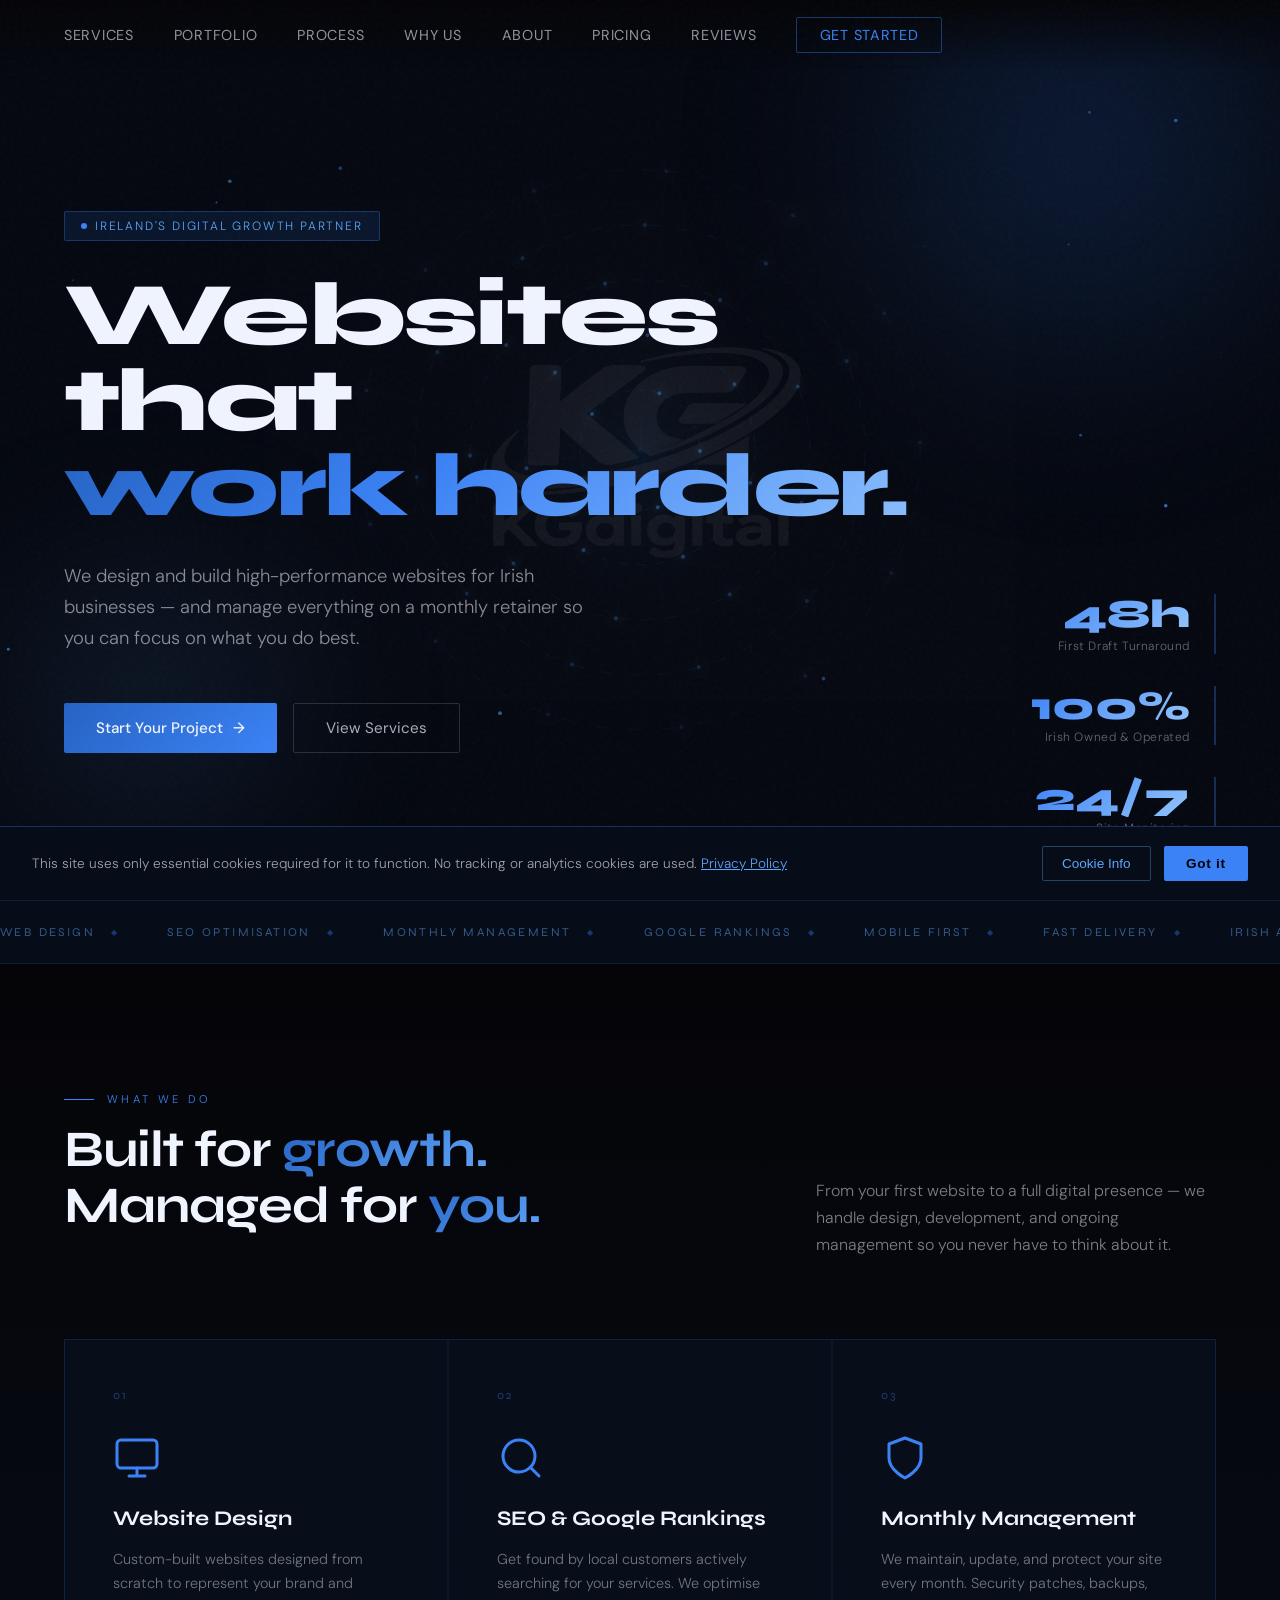
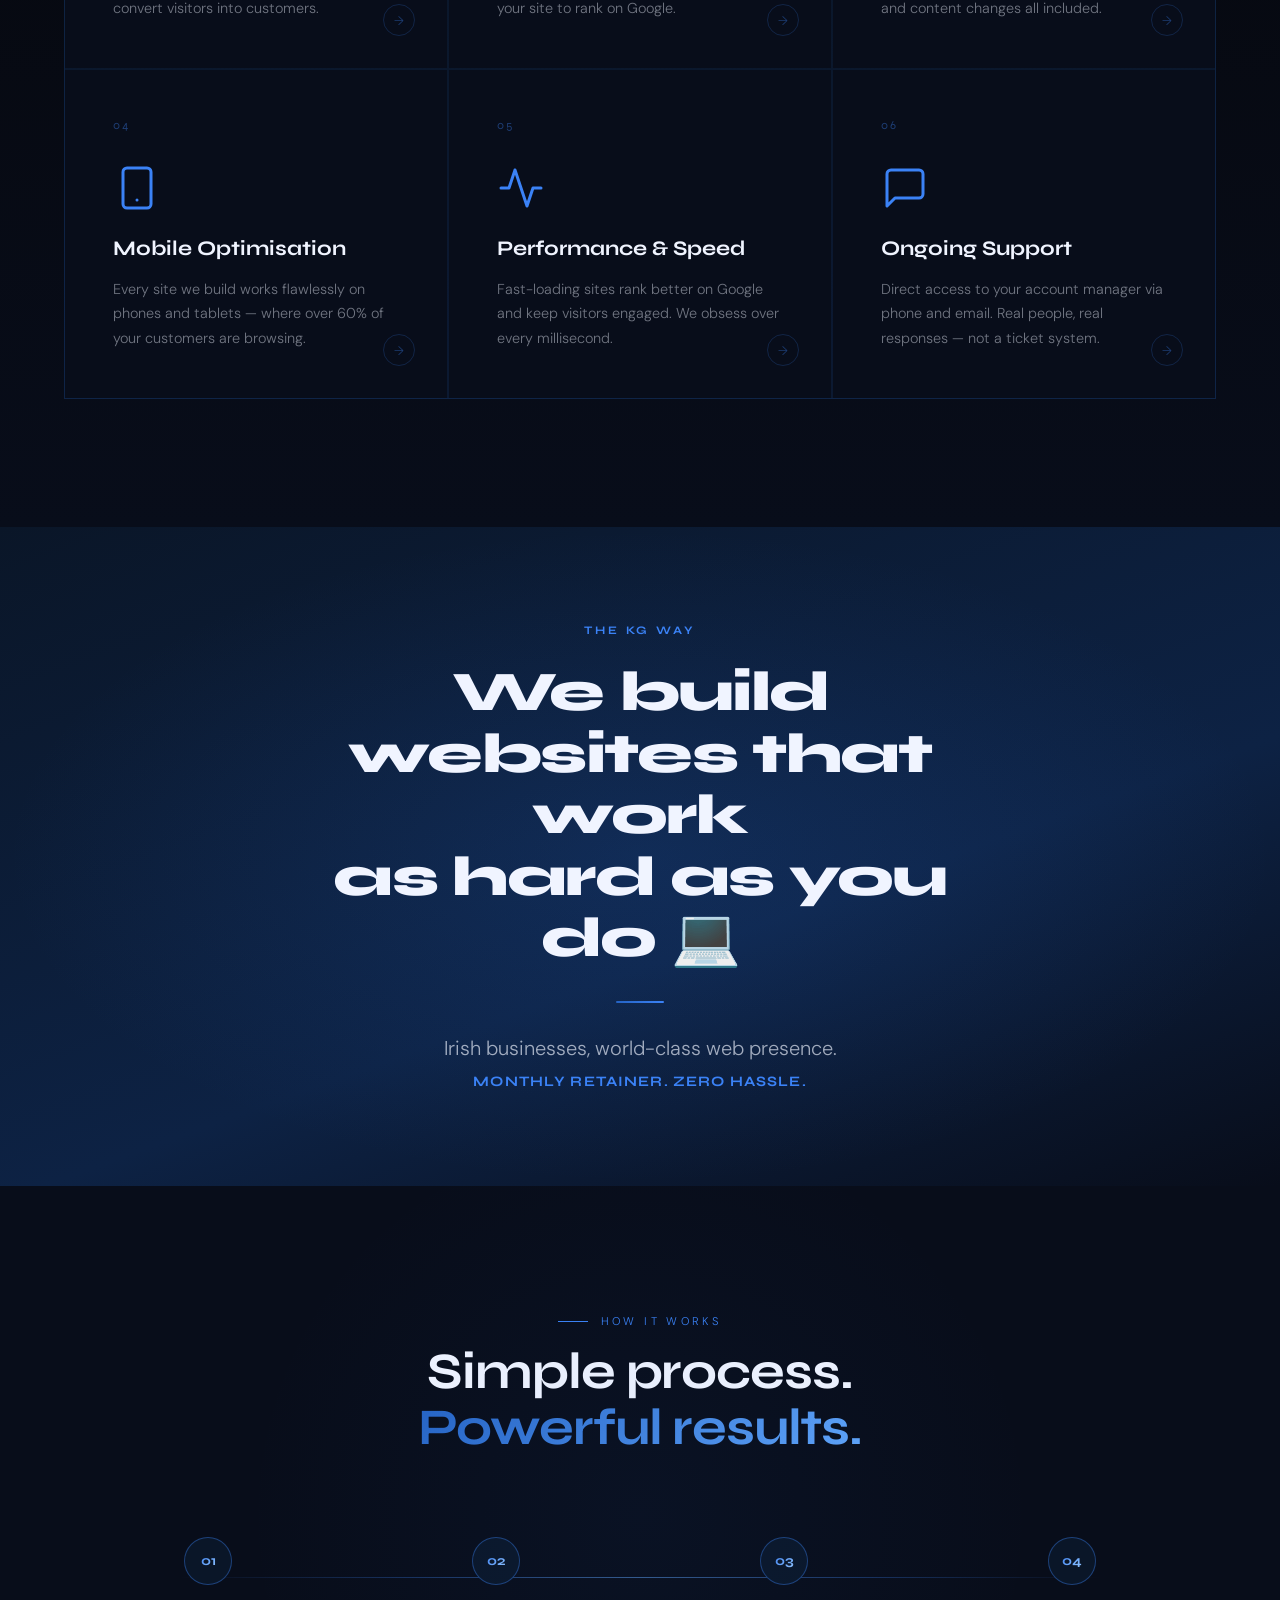
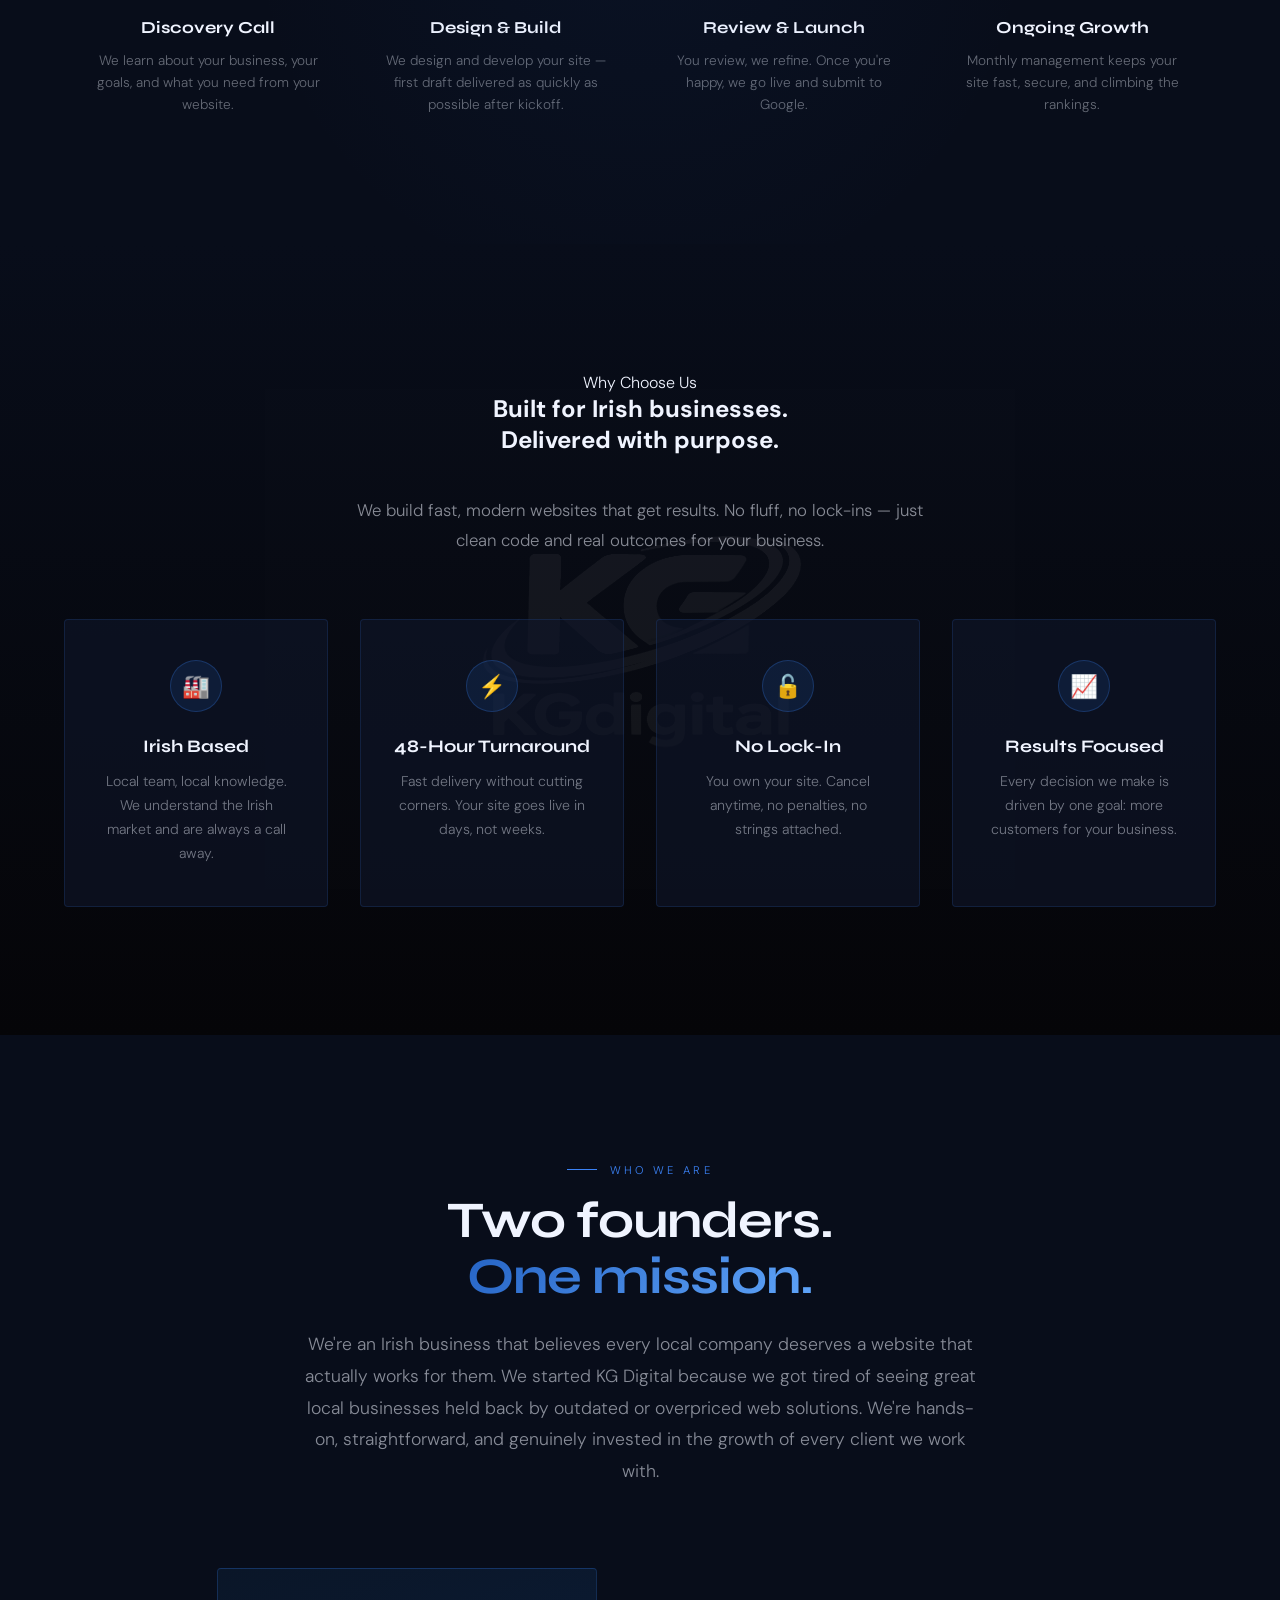
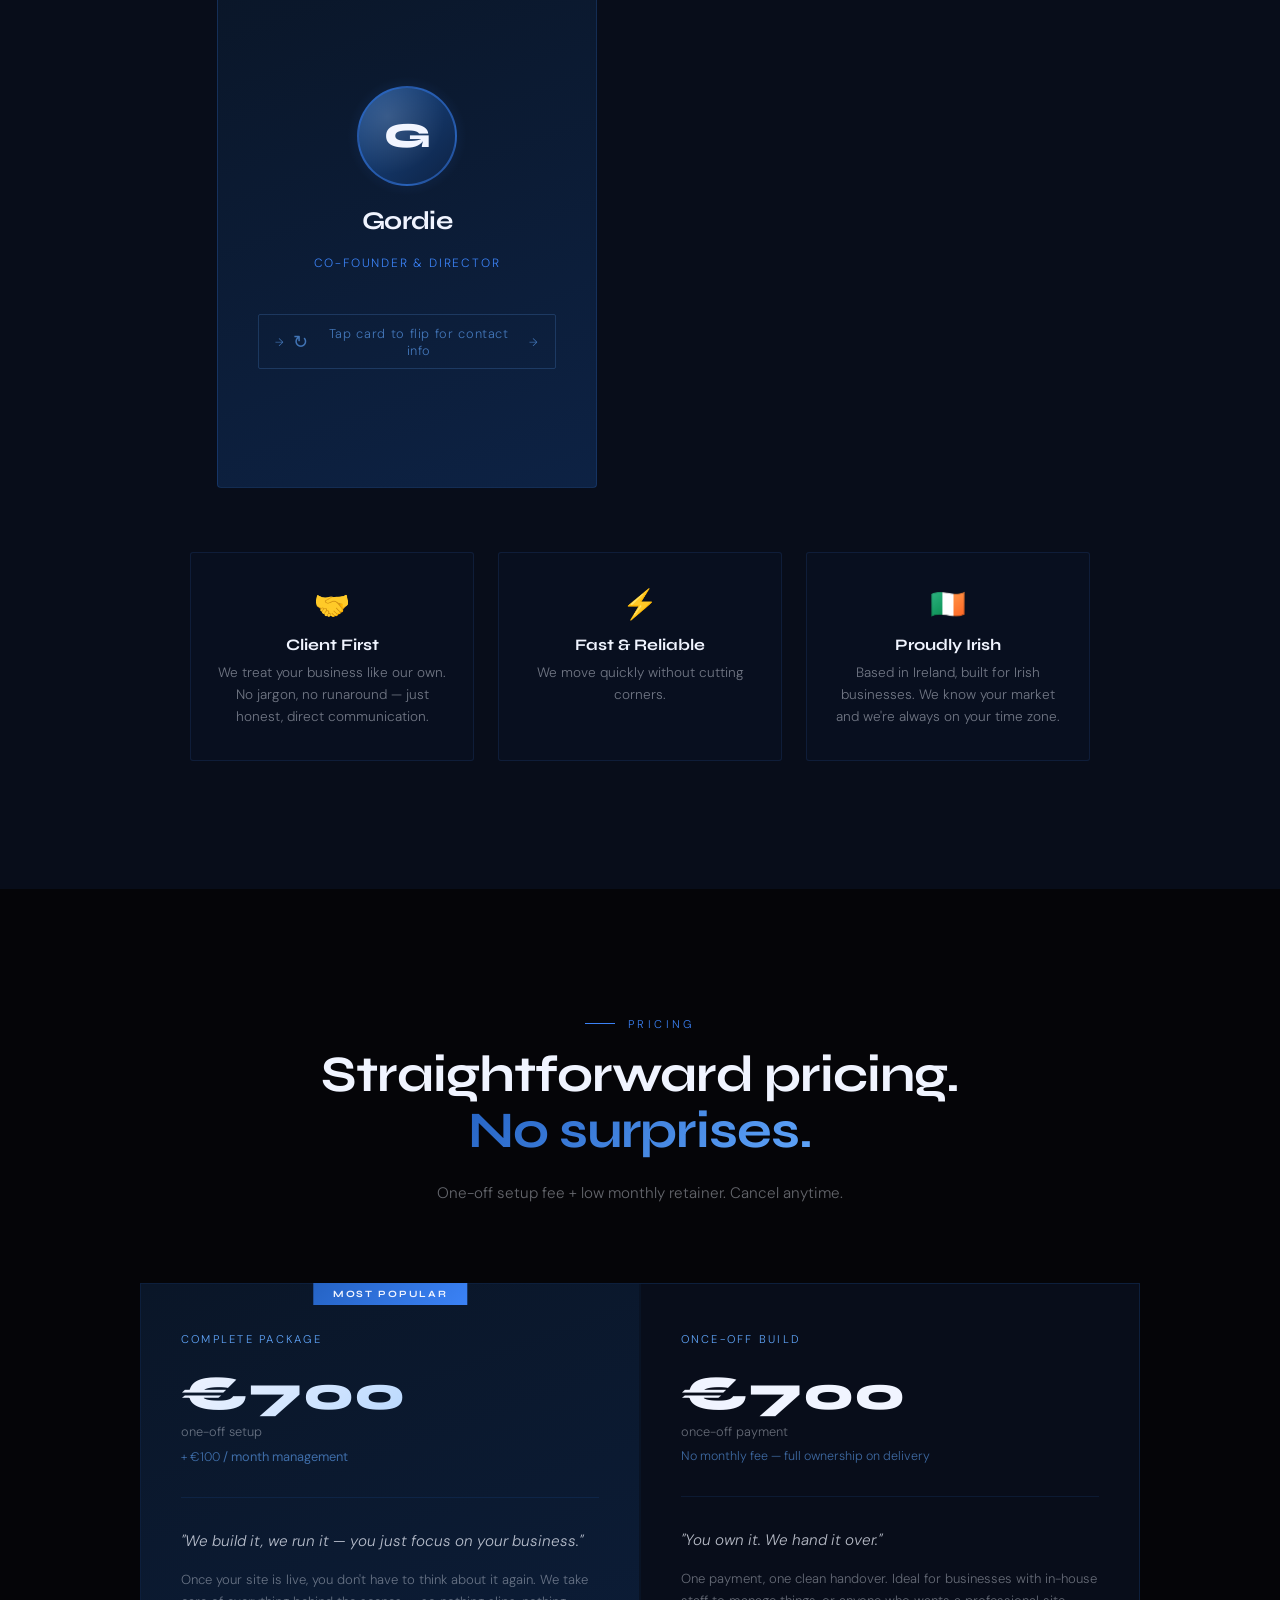
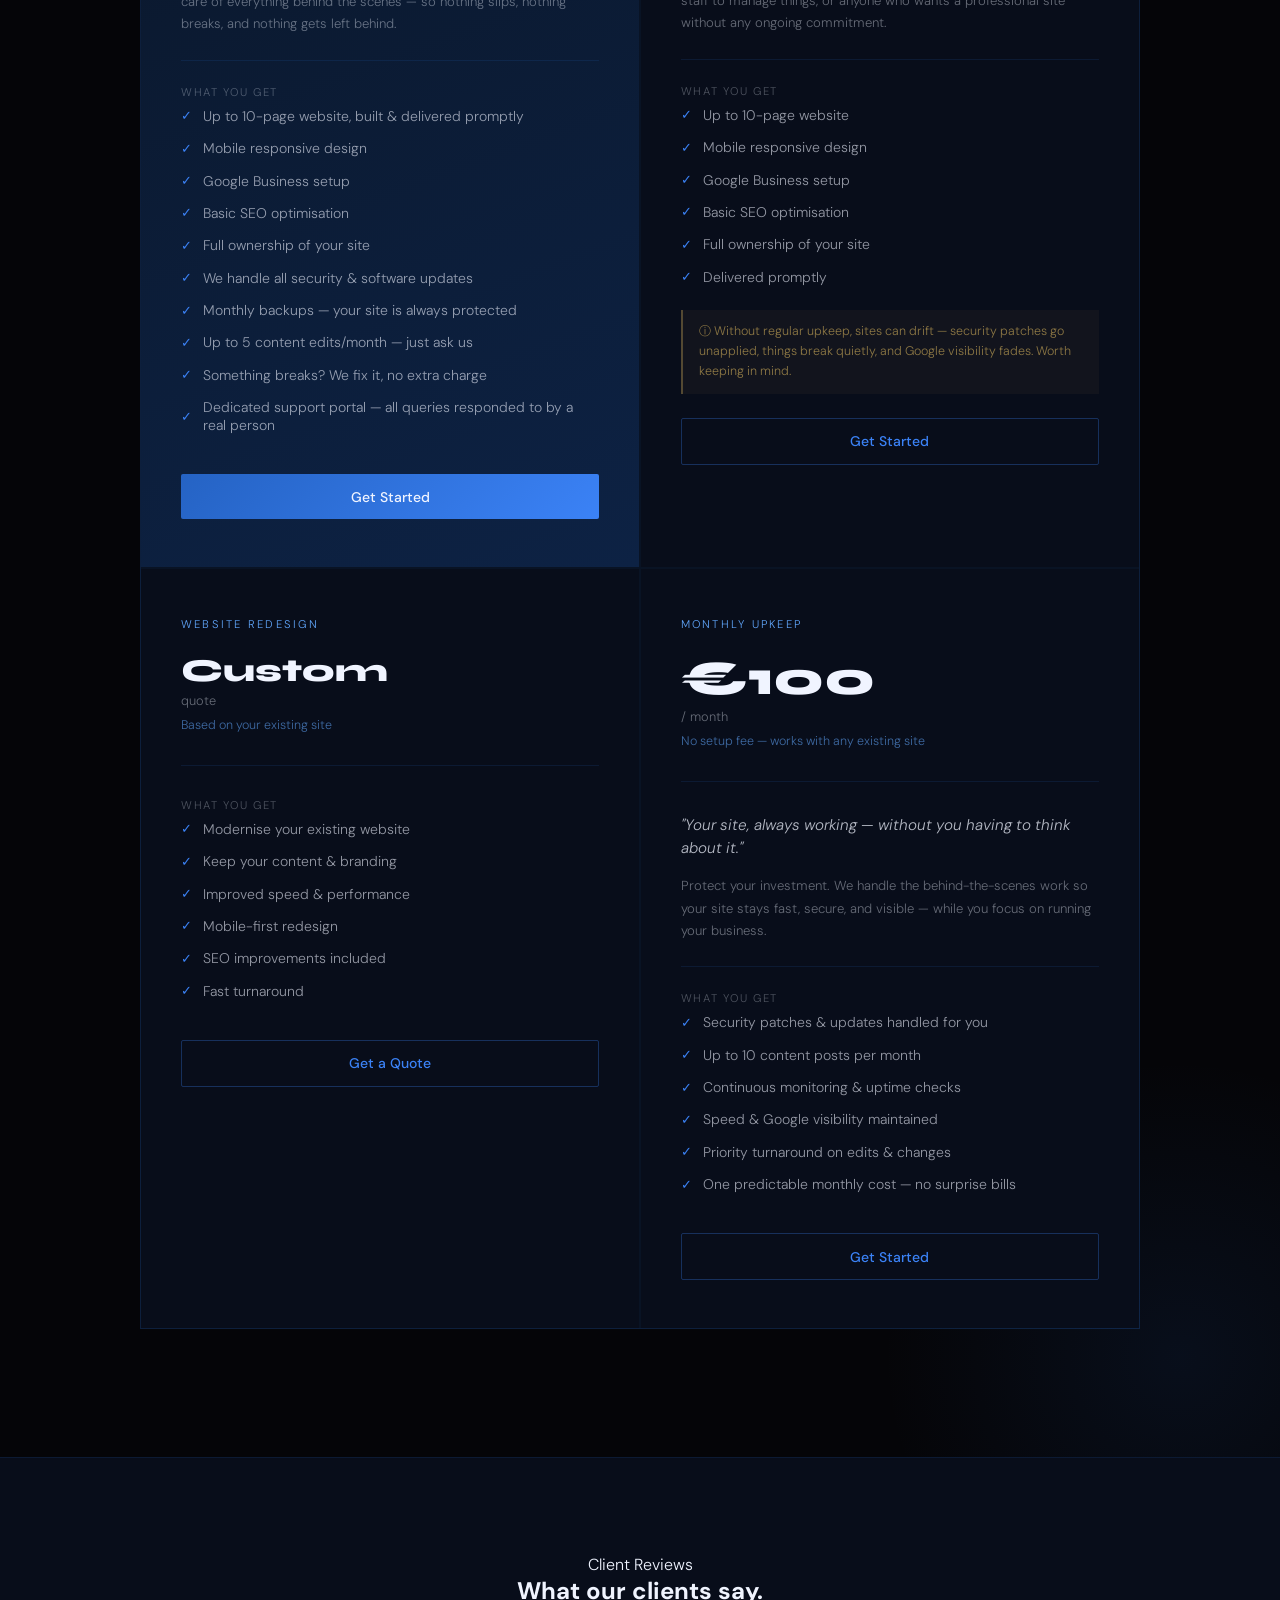
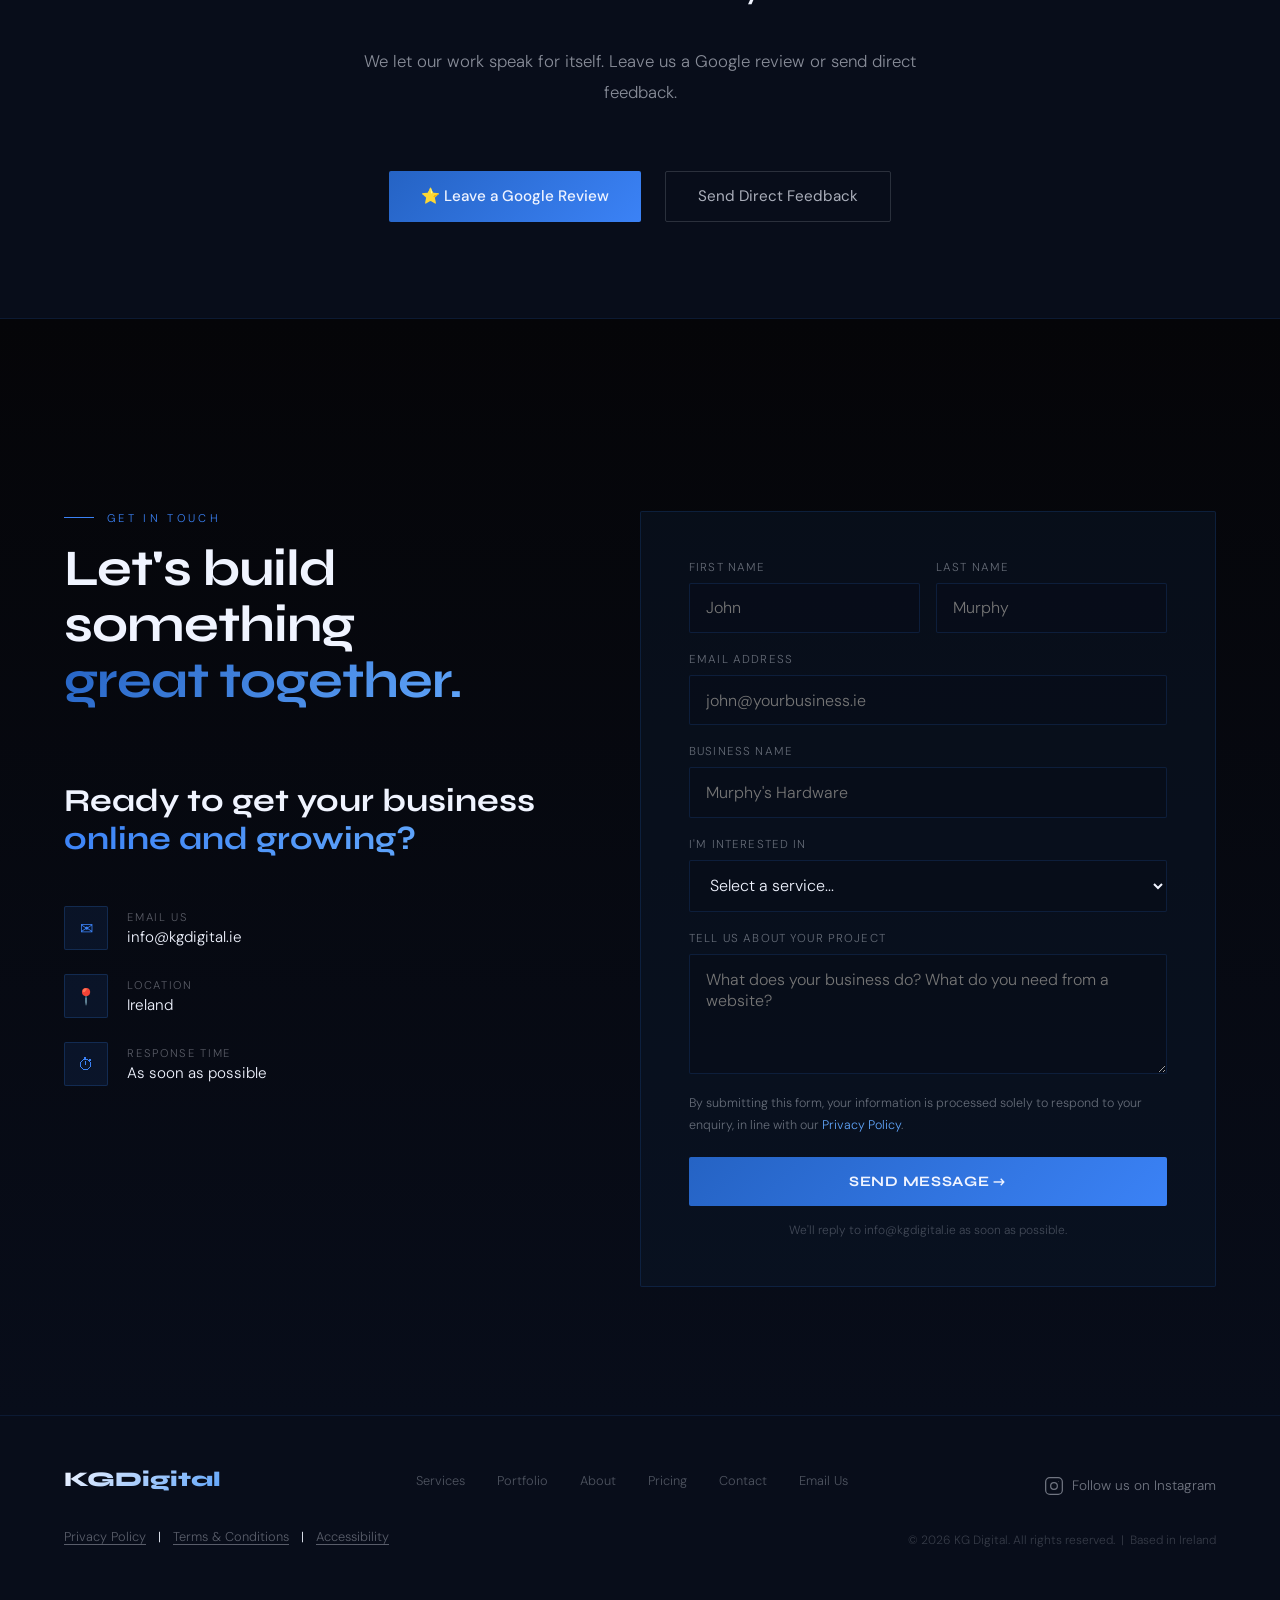
==== commit 35fb7785: "Add .gitignore, compress kqcutz image 6.5MB->4KB, remove duplicate nav-logo.png, move playbook out o" ====
--- a/index.html
+++ b/index.html
@@ -245,7 +245,7 @@
 
 <!-- NAV -->
 <nav>
-  <span aria-hidden="true" style="display:none;"><img src="assets/images/nav-logo.png" id="nav-logo-img" alt="KG Digital logo" style="height:44px;width:auto;" /></span>
+  <span aria-hidden="true" style="display:none;"><img src="assets/images/LOGO.png" id="nav-logo-img" alt="KG Digital logo" style="height:44px;width:auto;" /></span>
   <button class="nav-hamburger" id="navHamburger" aria-label="Toggle navigation menu" aria-expanded="false"><span></span><span></span><span></span></button>
   <ul class="nav-links" id="navLinks">
     <li><a href="services.html">Services</a></li>
@@ -264,7 +264,7 @@
 <!-- HERO -->
 <section id="hero">
   <canvas id="hero-canvas"></canvas>
-  <img id="hero-logo-bg" class="hero-logo-bg" alt="" aria-hidden="true" src="assets/images/nav-logo.png" width="750" height="750">
+  <img id="hero-logo-bg" class="hero-logo-bg" alt="" aria-hidden="true" src="assets/images/LOGO.png" width="750" height="750">
   <div class="blob blob-1"></div>
   <div class="blob blob-2"></div>
 
@@ -433,7 +433,7 @@
 
 <!-- WHY US -->
 <section id="why" style="position:relative;overflow:hidden;">
-  <img id="why-logo-bg" class="why-logo-bg" alt="" aria-hidden="true" src="assets/images/nav-logo.png" width="750" height="750" loading="lazy">
+  <img id="why-logo-bg" class="why-logo-bg" alt="" aria-hidden="true" src="assets/images/LOGO.png" width="750" height="750" loading="lazy">
   <div class="container">
     <div class="why-header reveal">
       <span class="section-tag">Why Choose Us</span>
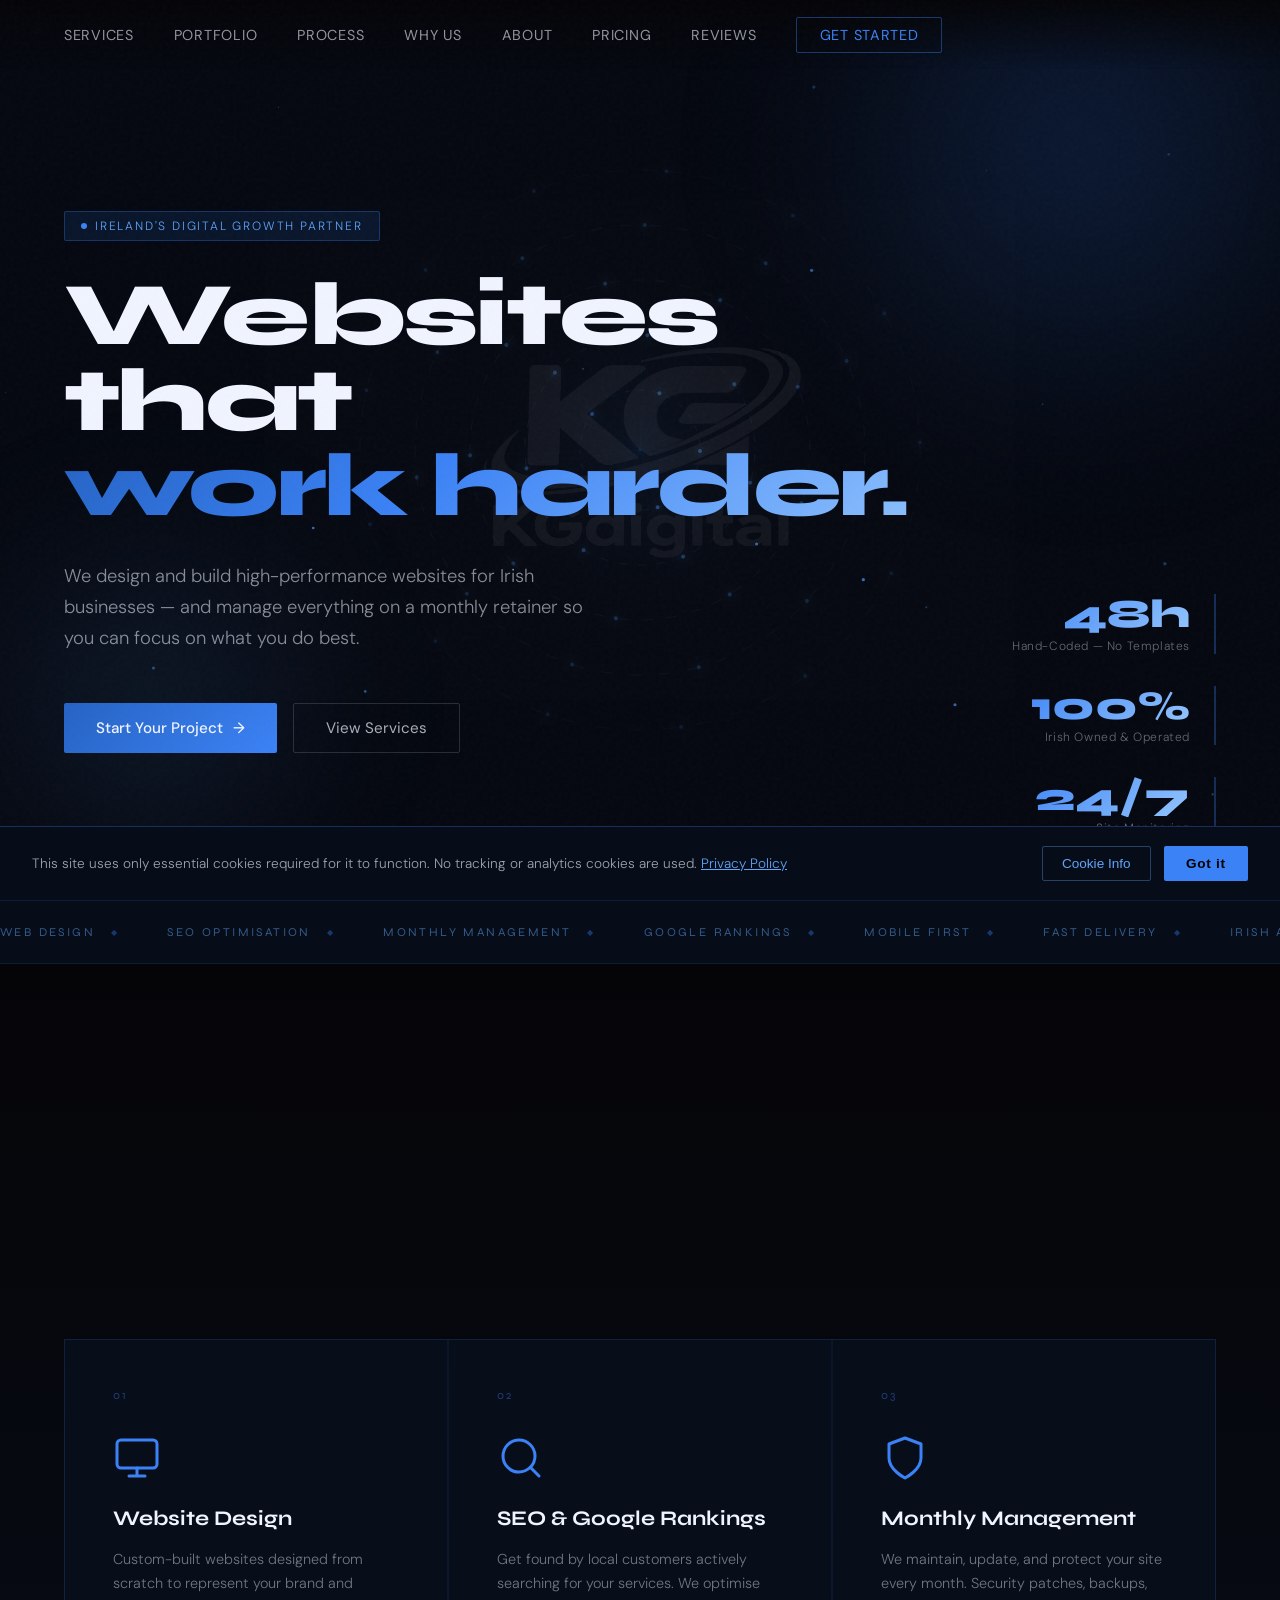
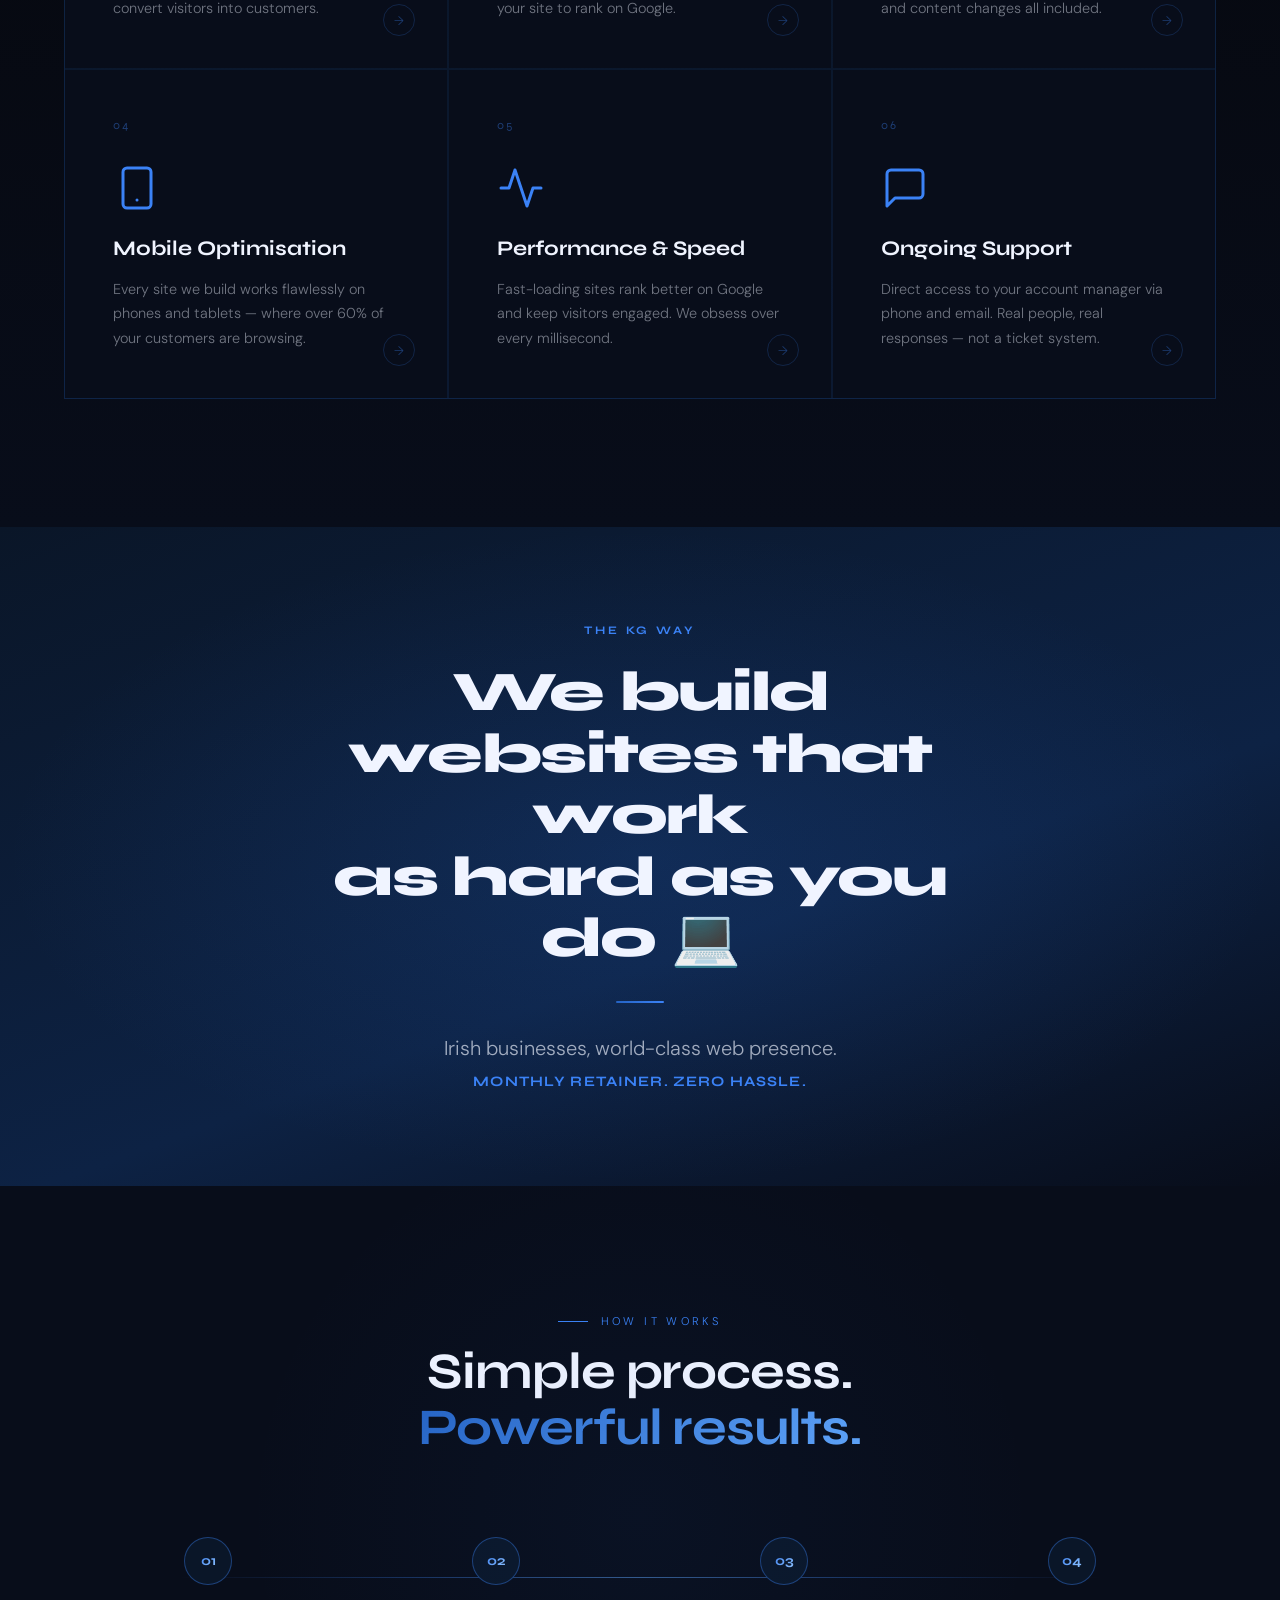
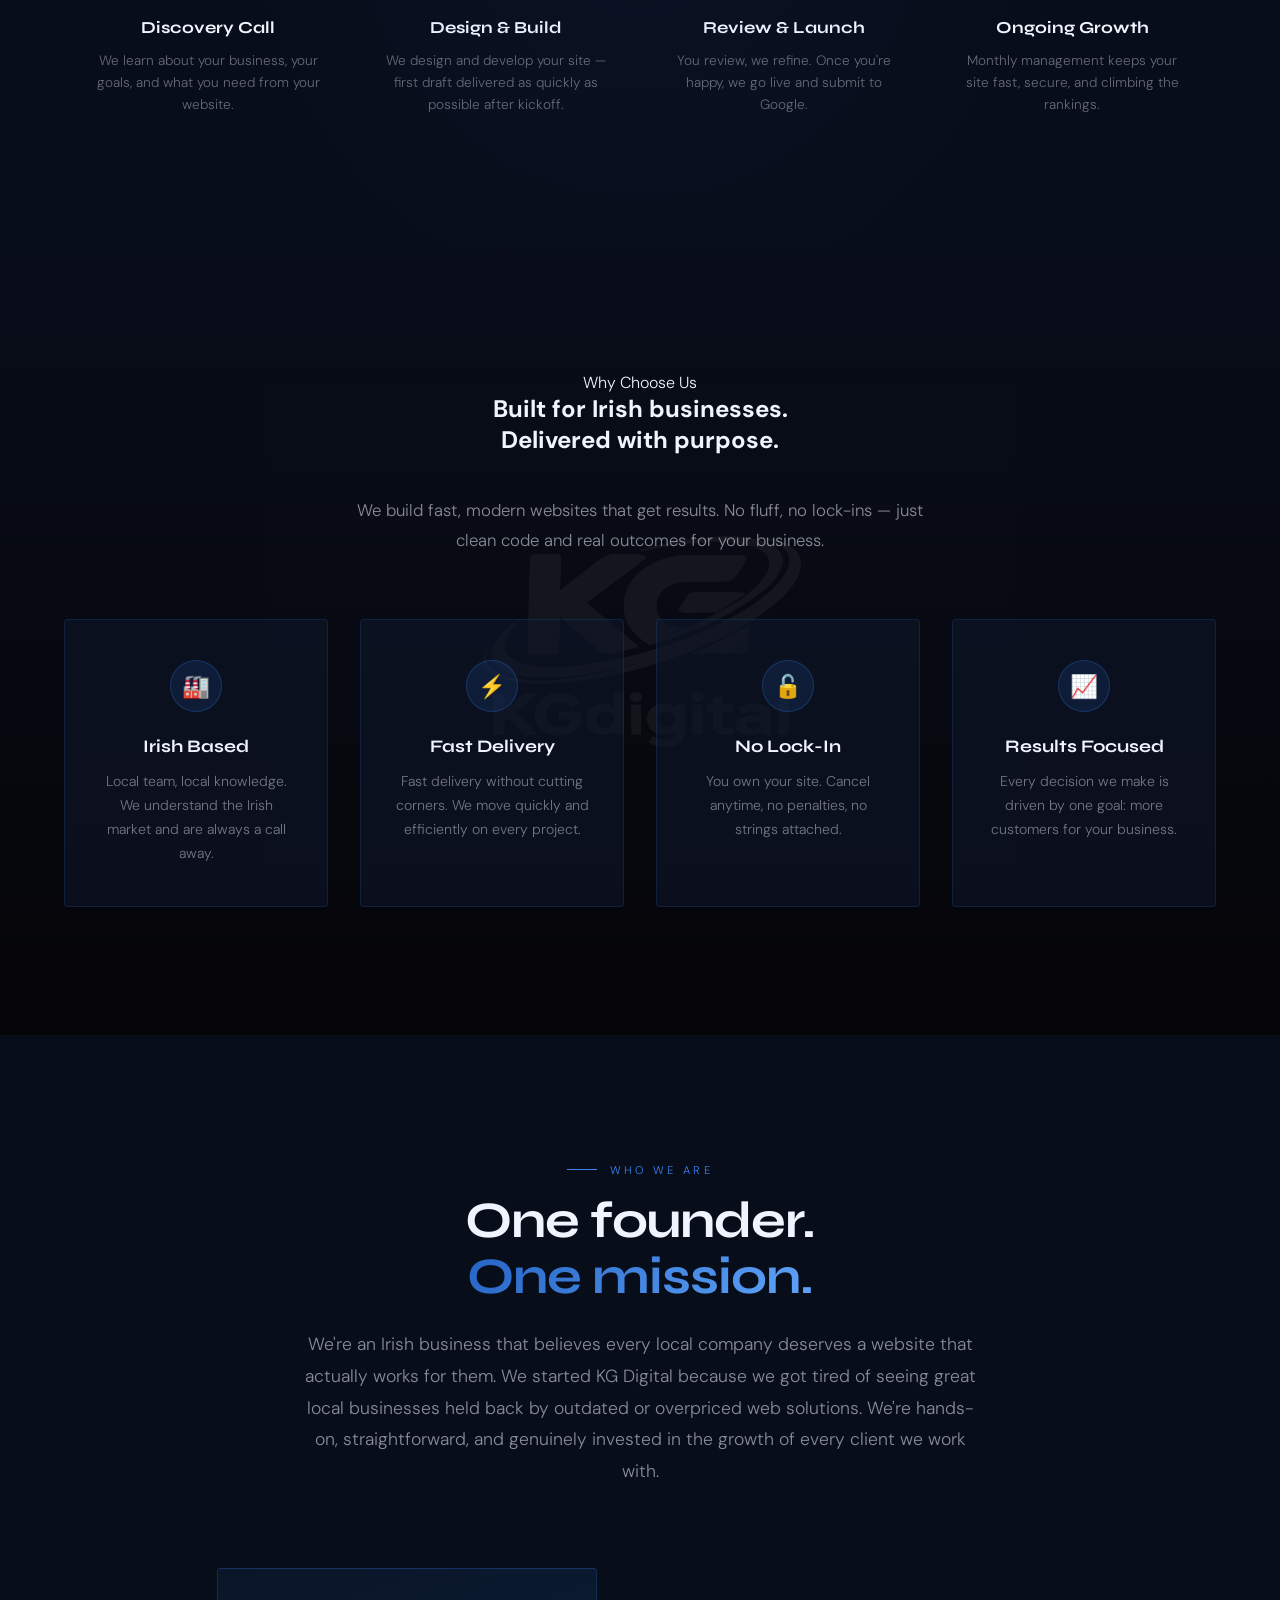
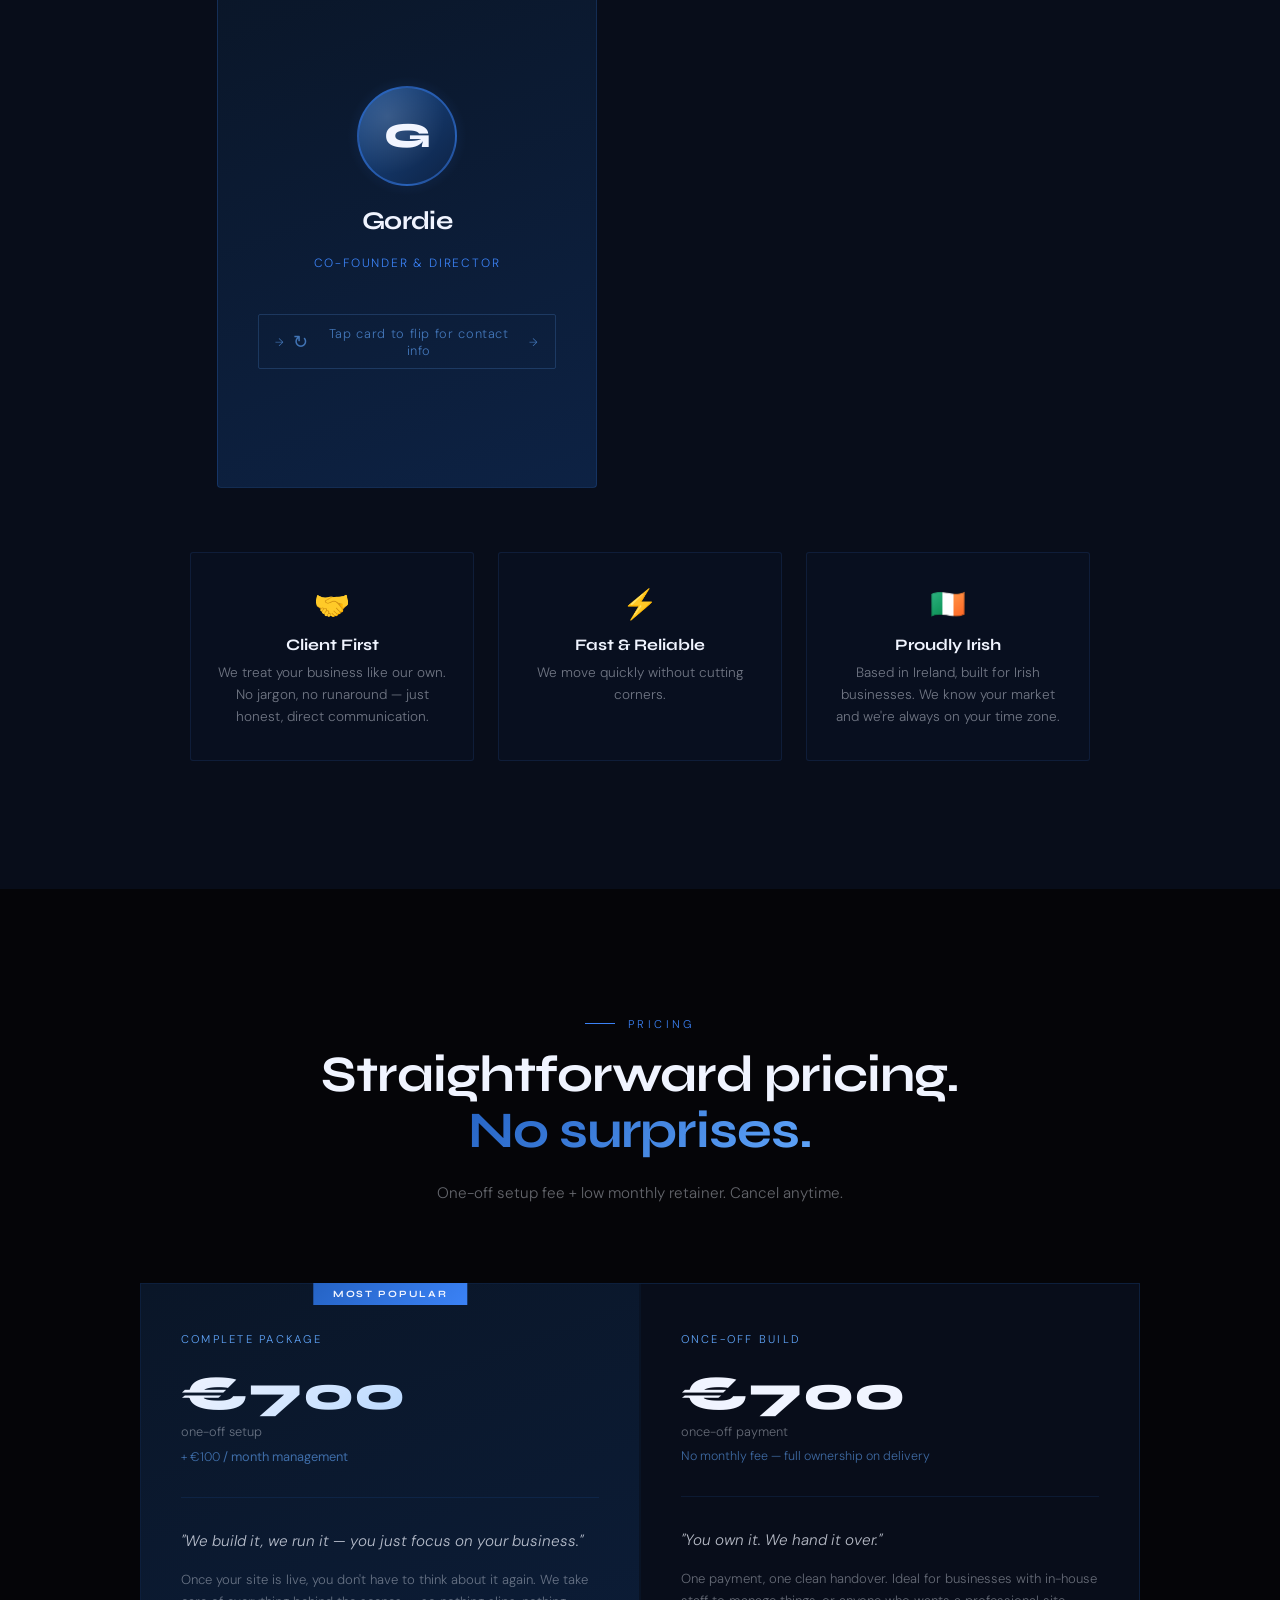
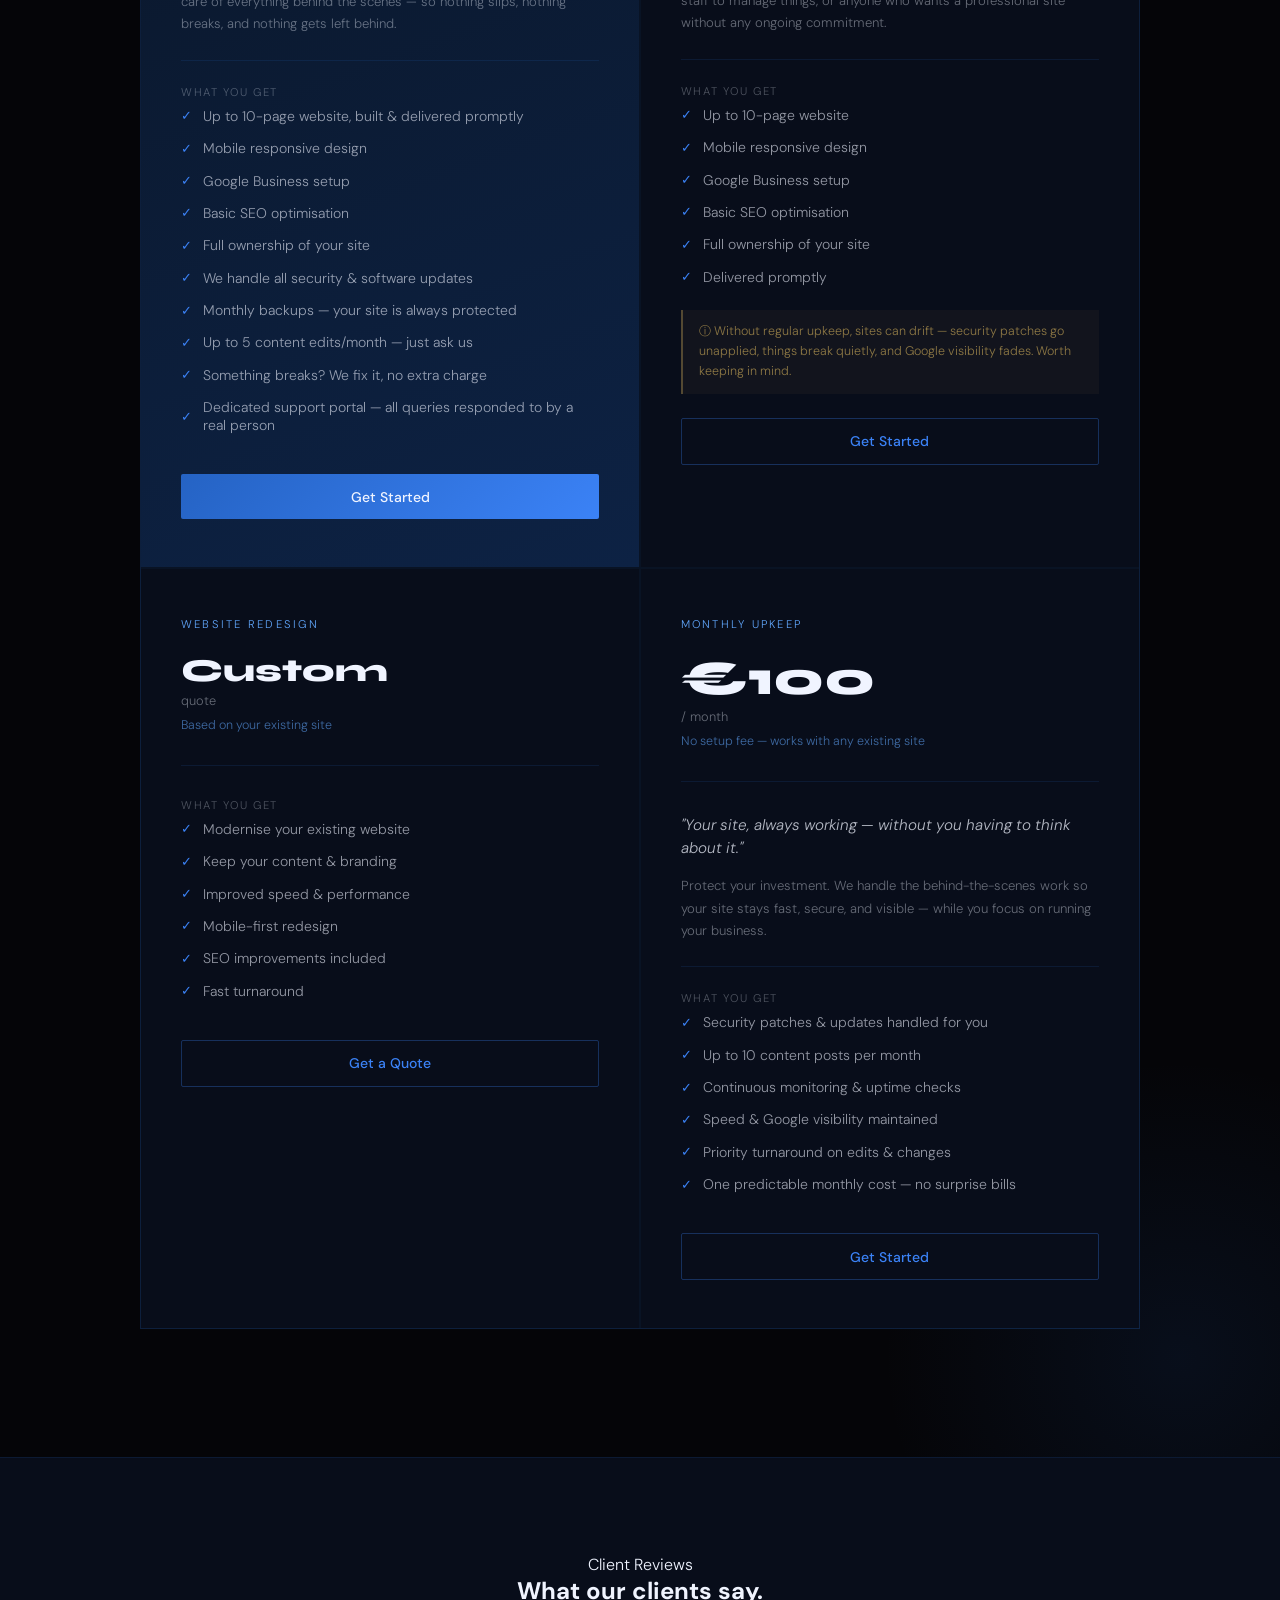
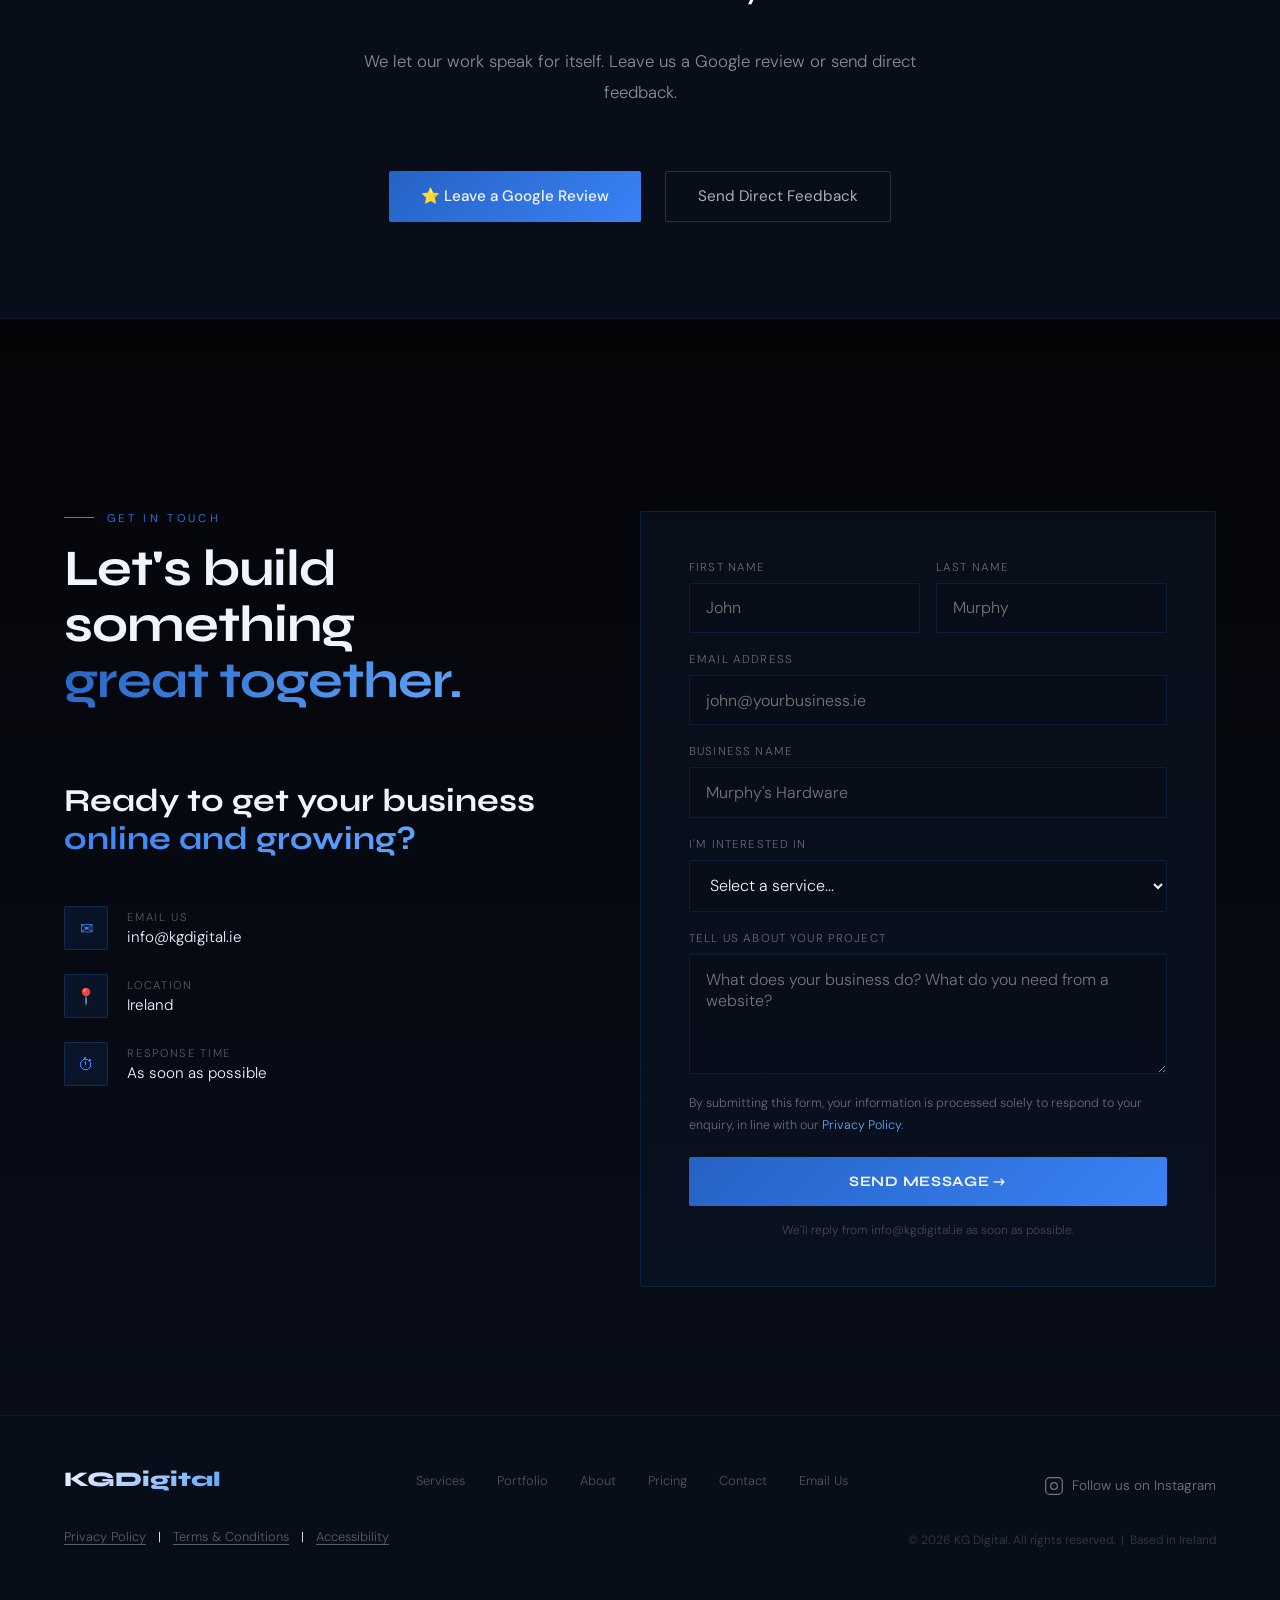
==== commit dca89039: "Full audit fixes: JS ReferenceError, heading copy, time guarantees, privacy policy, T&C gap, sitemap" ====
--- a/index.html
+++ b/index.html
@@ -122,7 +122,7 @@
     <ul>
       <li><strong>Contact form data:</strong> Legitimate interest — to respond to your business enquiry (Article 6(1)(f) GDPR)</li>
       <li><strong>Technical/security data:</strong> Legitimate interest — to maintain website security and diagnose issues</li>
-      <li><strong>Optional cookies (analytics):</strong> Consent — only collected if you click "Accept all"</li>
+      <li><strong>Essential cookies:</strong> Required for the site to function — no consent needed under ePrivacy rules</li>
     </ul>
     <h3>How long we keep it</h3>
     <ul>
@@ -143,7 +143,7 @@
     </ul>
     <p>To exercise any of these rights, email <a href="mailto:info@kgdigital.ie" style="color:var(--sky)">info@kgdigital.ie</a>. We will respond within 30 days. You may also lodge a complaint with the <a href="https://dataprotection.ie" target="_blank" rel="noopener noreferrer" style="color:var(--sky)">Data Protection Commission (dataprotection.ie)</a>, Ireland's supervisory authority.</p>
     <h3>Cookies</h3>
-    <p>We use essential cookies to make the site function. With your consent, we may also use analytics cookies to understand how visitors use the site. You can manage your preferences using the cookie banner or by clearing your browser cookies.</p>
+    <p>We use only essential cookies required to make the site function. No analytics, tracking, or marketing cookies are used.</p>
     <table style="width:100%;border-collapse:collapse;font-size:0.85rem;margin-top:0.5rem;">
       <thead><tr style="border-bottom:1px solid rgba(96,165,250,0.3)"><th style="text-align:left;padding:0.4rem 0.6rem">Cookie</th><th style="text-align:left;padding:0.4rem 0.6rem">Type</th><th style="text-align:left;padding:0.4rem 0.6rem">Purpose</th><th style="text-align:left;padding:0.4rem 0.6rem">Duration</th></tr></thead>
       <tbody>
@@ -178,6 +178,8 @@
     <p>KG Digital's liability is limited to the value of the services provided. We are not liable for indirect losses, loss of revenue, or consequential damages.</p>
     <h3>6. Changes &amp; cancellation</h3>
     <p>Changes to project scope may affect timelines and cost. You may cancel within 14 days of signing an agreement for a full refund, provided no work has commenced.</p>
+    <h3>7. Confidentiality</h3>
+    <p>Both parties agree to keep confidential any sensitive business information shared during the course of the engagement. KG Digital will not disclose client business details, content, or project specifics to third parties without written consent.</p>
     <h3>8. Payment terms — no equity or trade arrangements</h3>
     <p>KG Digital accepts payment in euro (€) only. We do not accept equity, revenue shares, profit splits, business percentages, or any other non-monetary form of compensation in lieu of payment. All fees must be settled in full as invoiced. Arrangements of any other kind will not be entered into and will not constitute a binding agreement.</p>
     <h3>9. Limitation of liability &amp; company protection</h3>
@@ -285,8 +287,8 @@
 
   <div class="stats-strip">
     <div class="stat">
-      <div class="stat-num">48h</div>
-      <div class="stat-label">First Draft Turnaround</div>
+      <div class="stat-num">100%</div>
+      <div class="stat-label">Hand-Coded — No Templates</div>
     </div>
     <div class="stat">
       <div class="stat-num">100%</div>
@@ -448,8 +450,8 @@
       </div>
       <div class="why-point reveal">
         <div class="why-point-icon">&#9889;</div>
-        <div class="why-point-title">48-Hour Turnaround</div>
-        <div class="why-point-desc">Fast delivery without cutting corners. Your site goes live in days, not weeks.</div>
+        <div class="why-point-title">Fast Delivery</div>
+        <div class="why-point-desc">Fast delivery without cutting corners. We move quickly and efficiently on every project.</div>
       </div>
       <div class="why-point reveal">
         <div class="why-point-icon">&#128275;</div>
@@ -469,7 +471,7 @@
 <section id="about">
   <div class="about-intro reveal">
     <div class="section-label" style="justify-content:center">Who We Are</div>
-    <h2 class="section-title">Two founders.<br><span class="accent">One mission.</span></h2>
+    <h2 class="section-title">One founder.<br><span class="accent">One mission.</span></h2>
     <p>We're an Irish business that believes every local company deserves a website that actually works for them. We started KG Digital because we got tired of seeing great local businesses held back by outdated or overpriced web solutions. We're hands-on, straightforward, and genuinely invested in the growth of every client we work with.</p>
   </div>
 
@@ -721,7 +723,7 @@
         </div>
         <p class="form-gdpr-note">By submitting this form, your information is processed solely to respond to your enquiry, in line with our <a href="#" onclick="openModal('privacy');return false;">Privacy Policy</a>.</p>
         <button type="submit" class="form-submit">SEND MESSAGE →</button>
-        <p class="form-note">We'll reply to info@kgdigital.ie as soon as possible.</p>
+        <p class="form-note">We'll reply from info@kgdigital.ie as soon as possible.</p>
       </form>
     </div>
   </div>
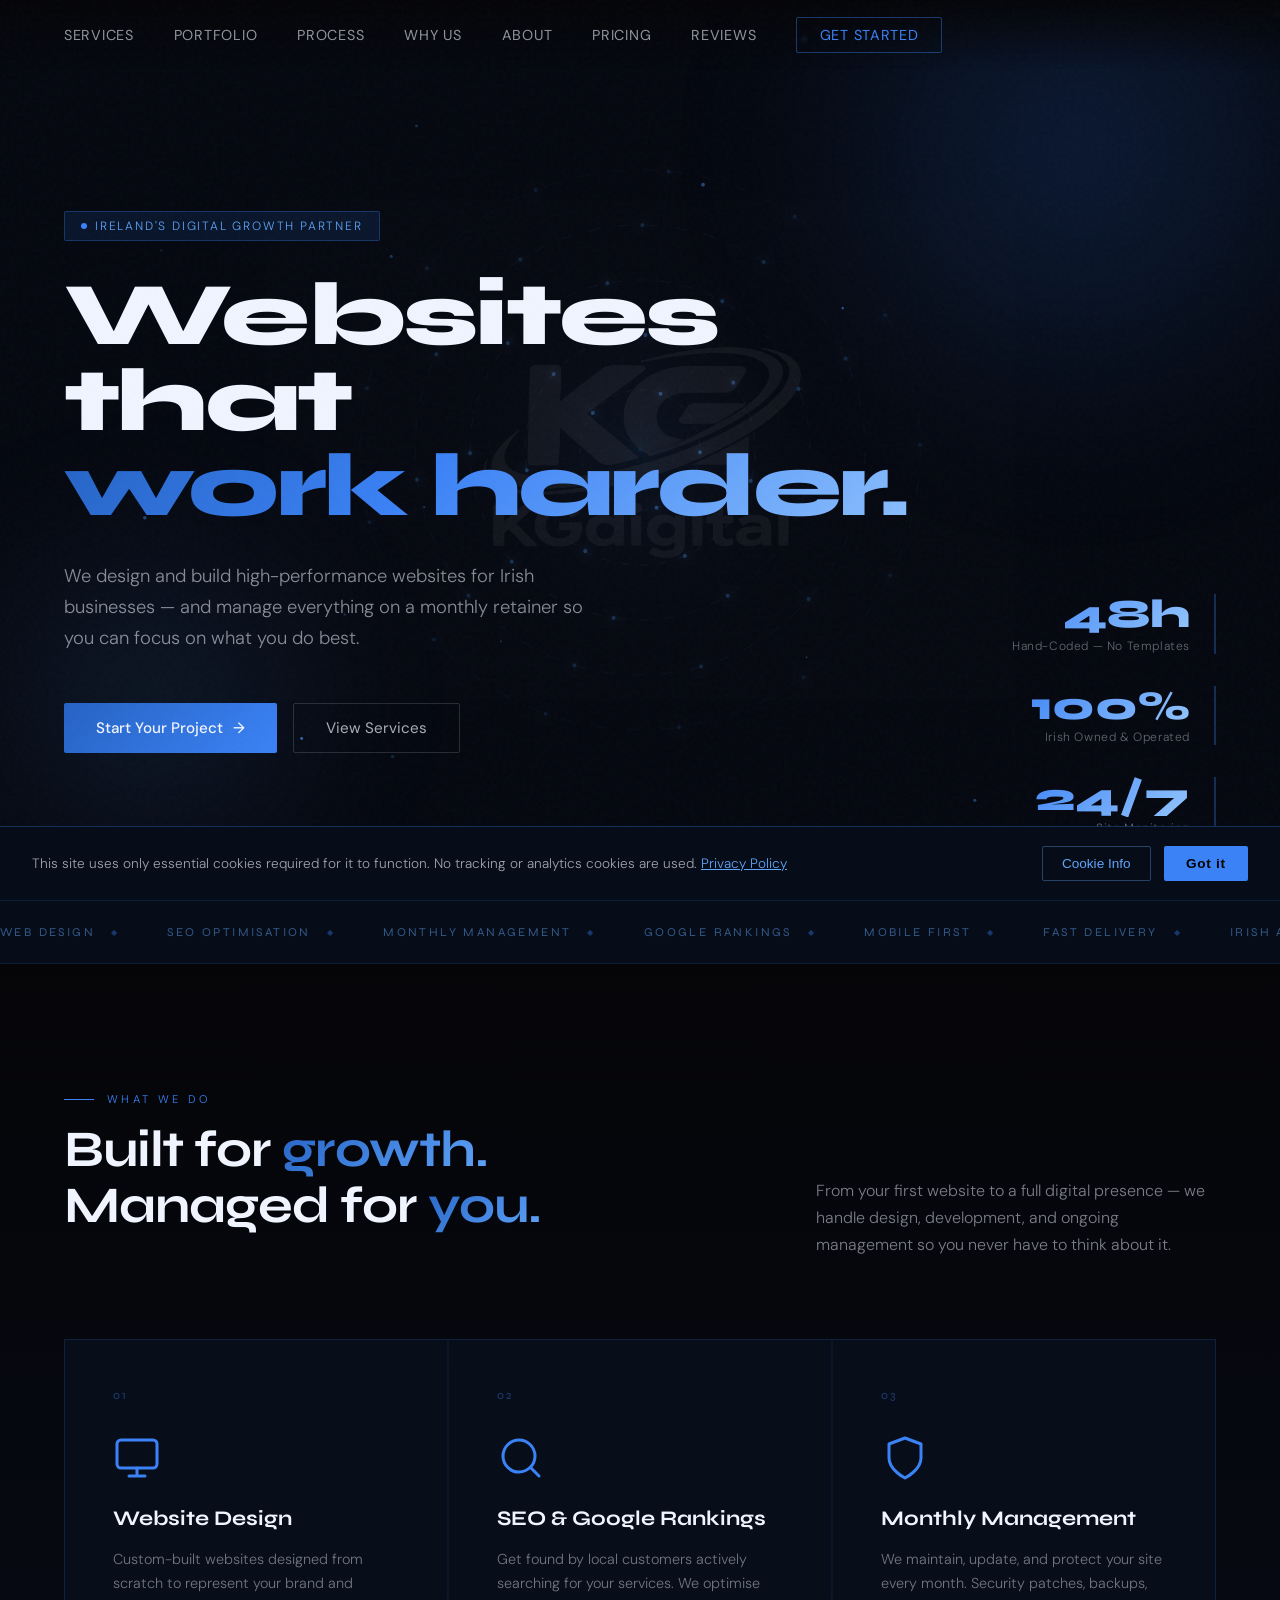
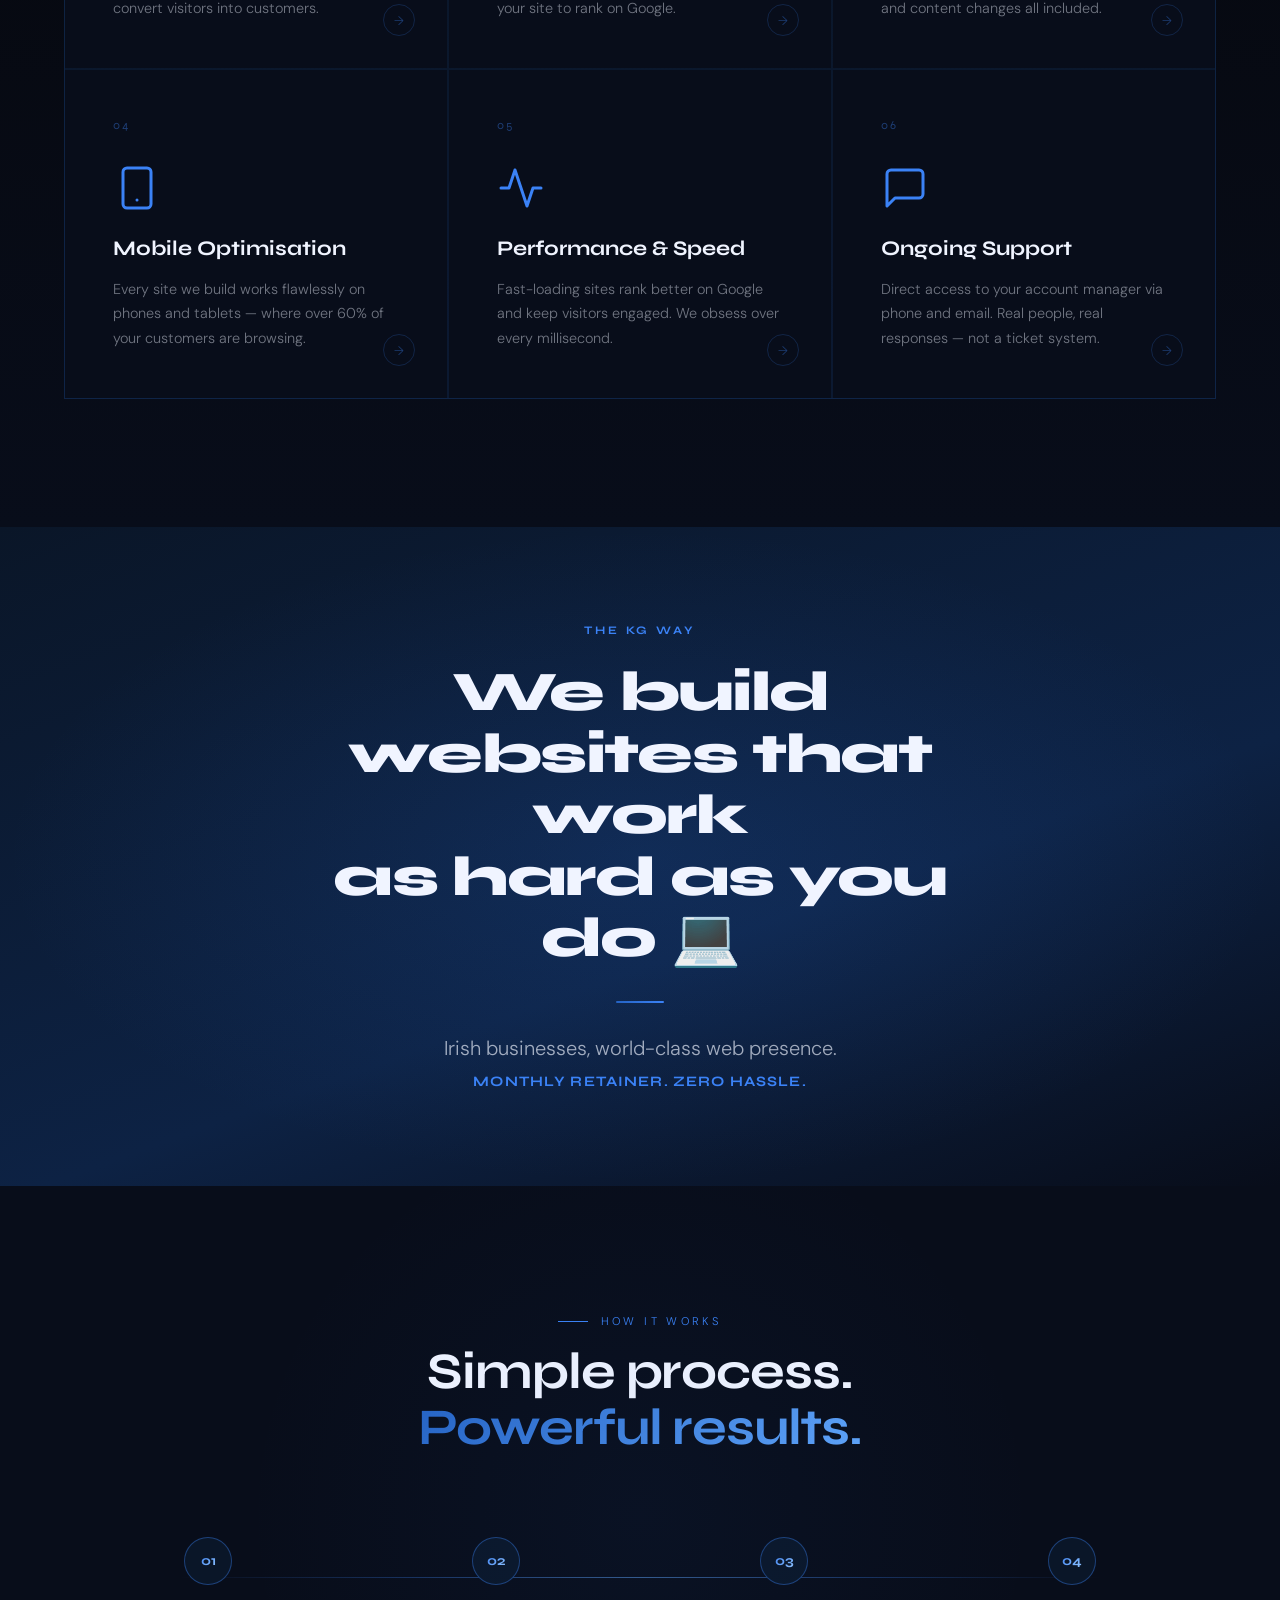
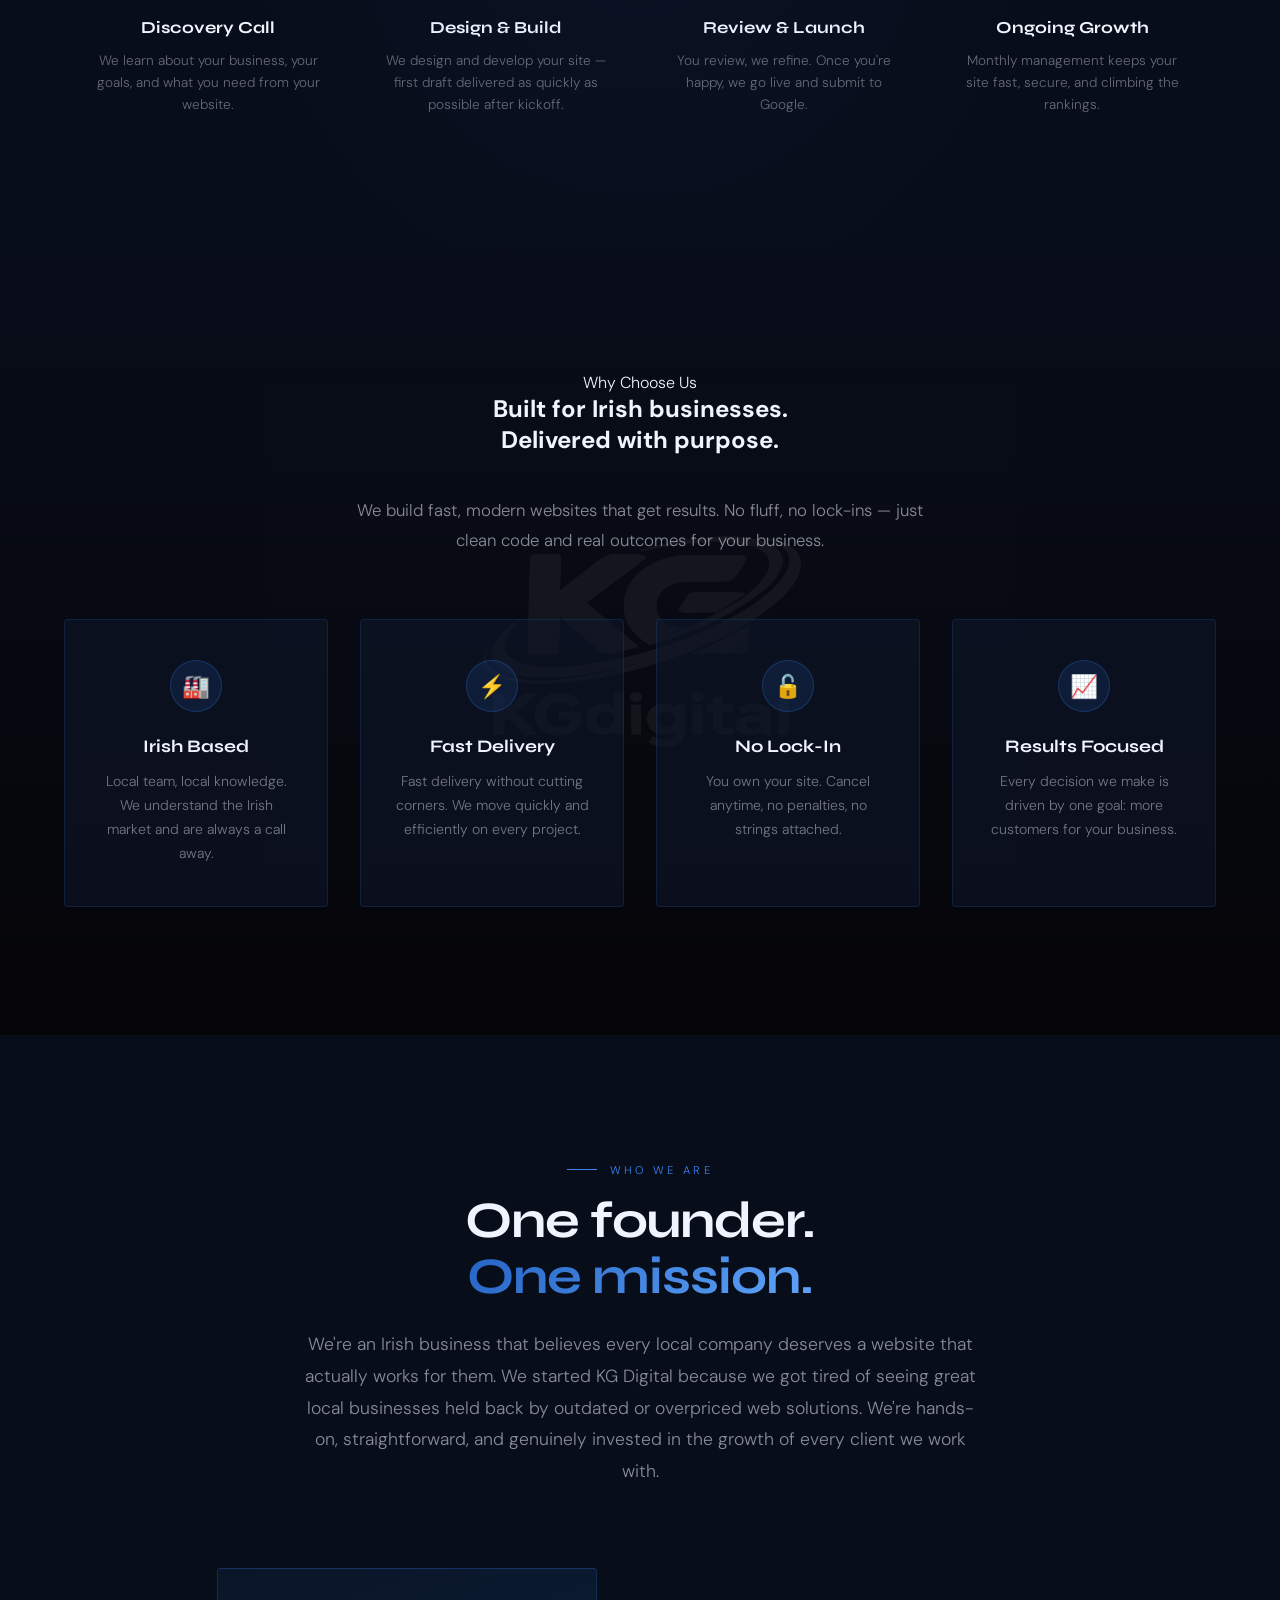
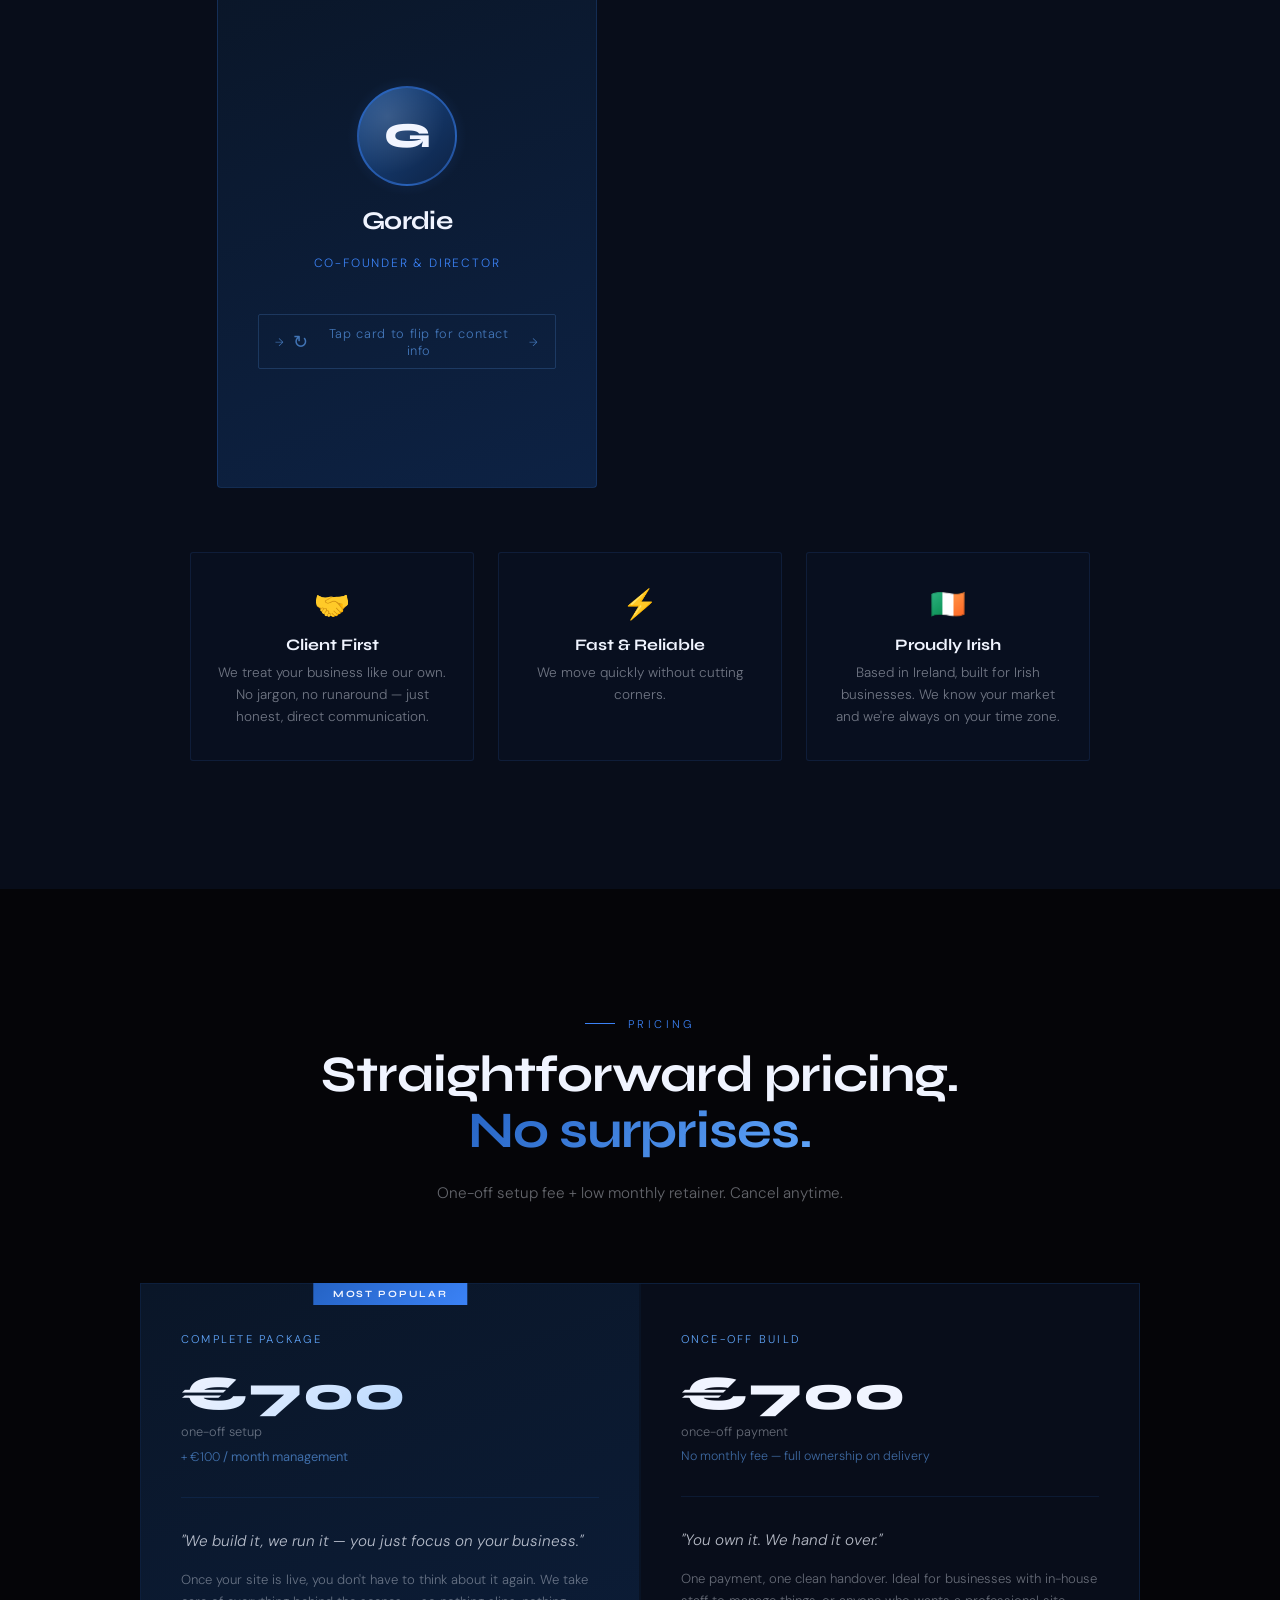
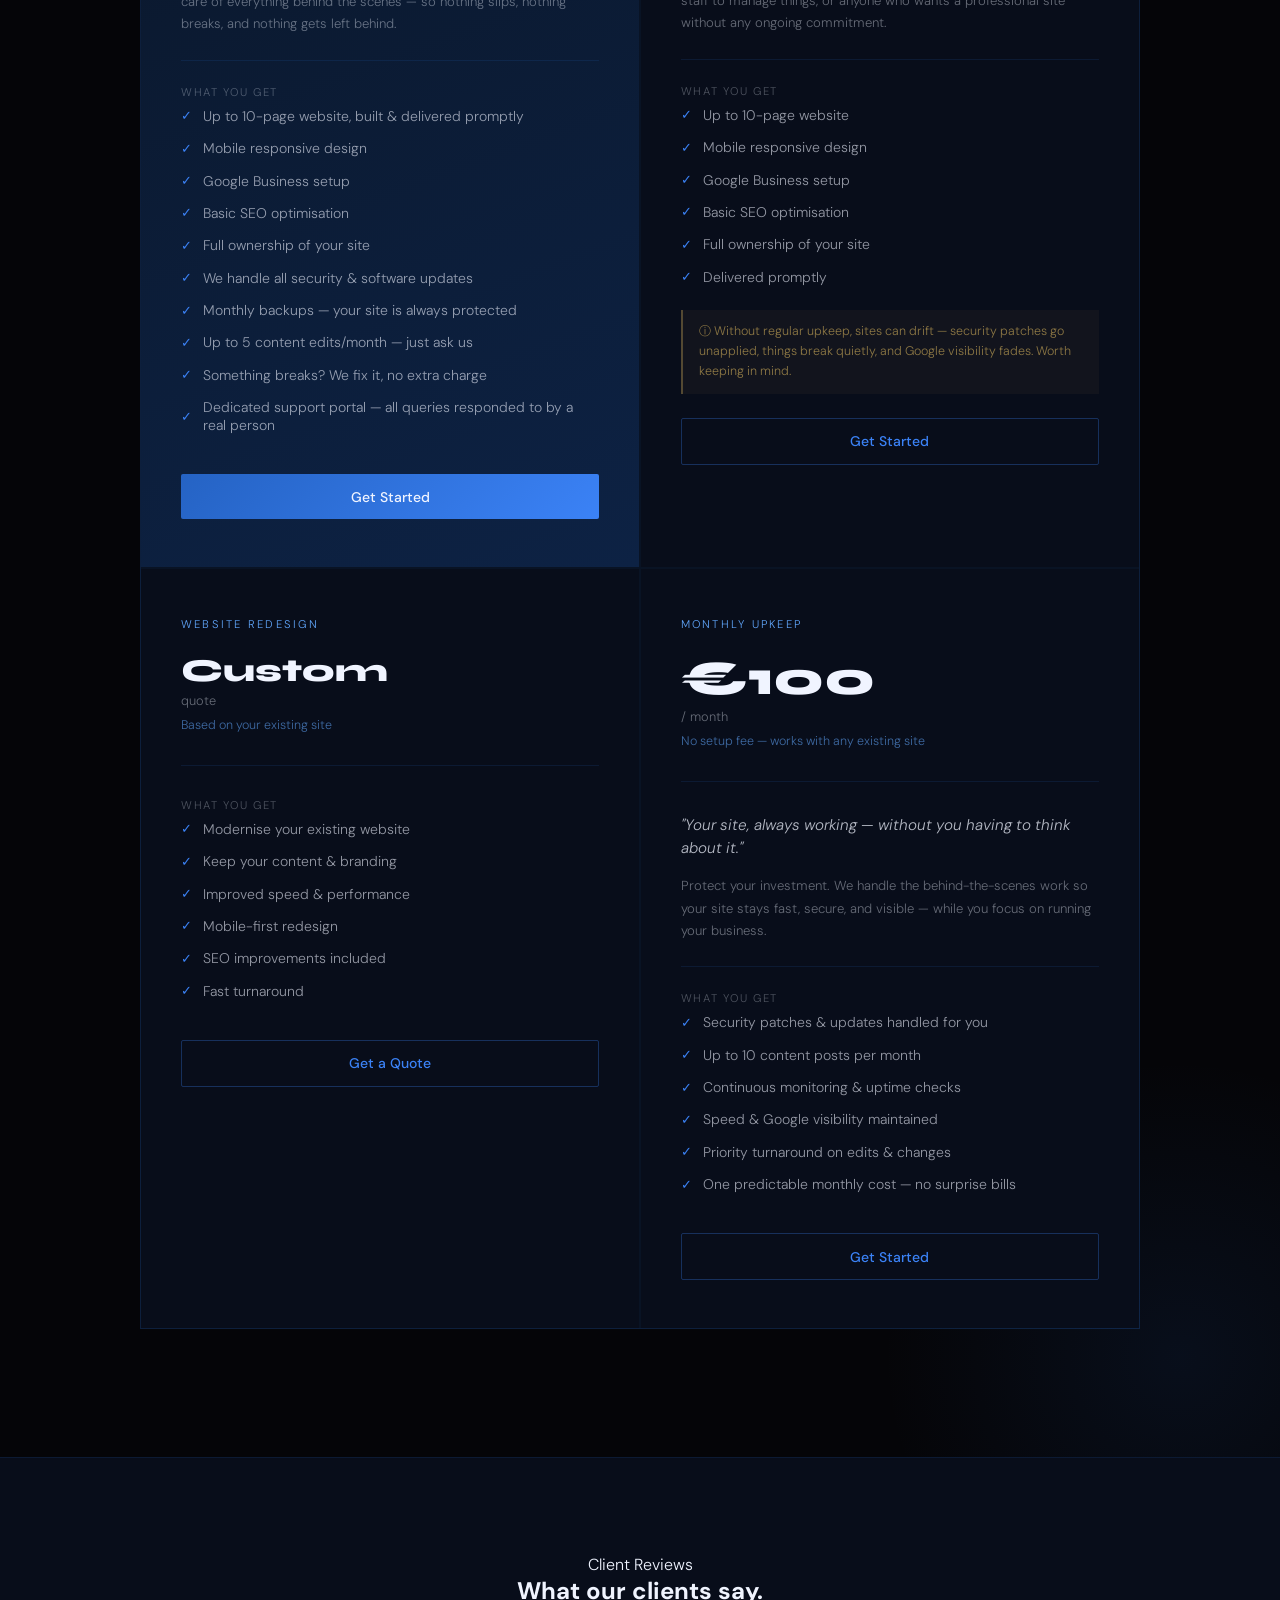
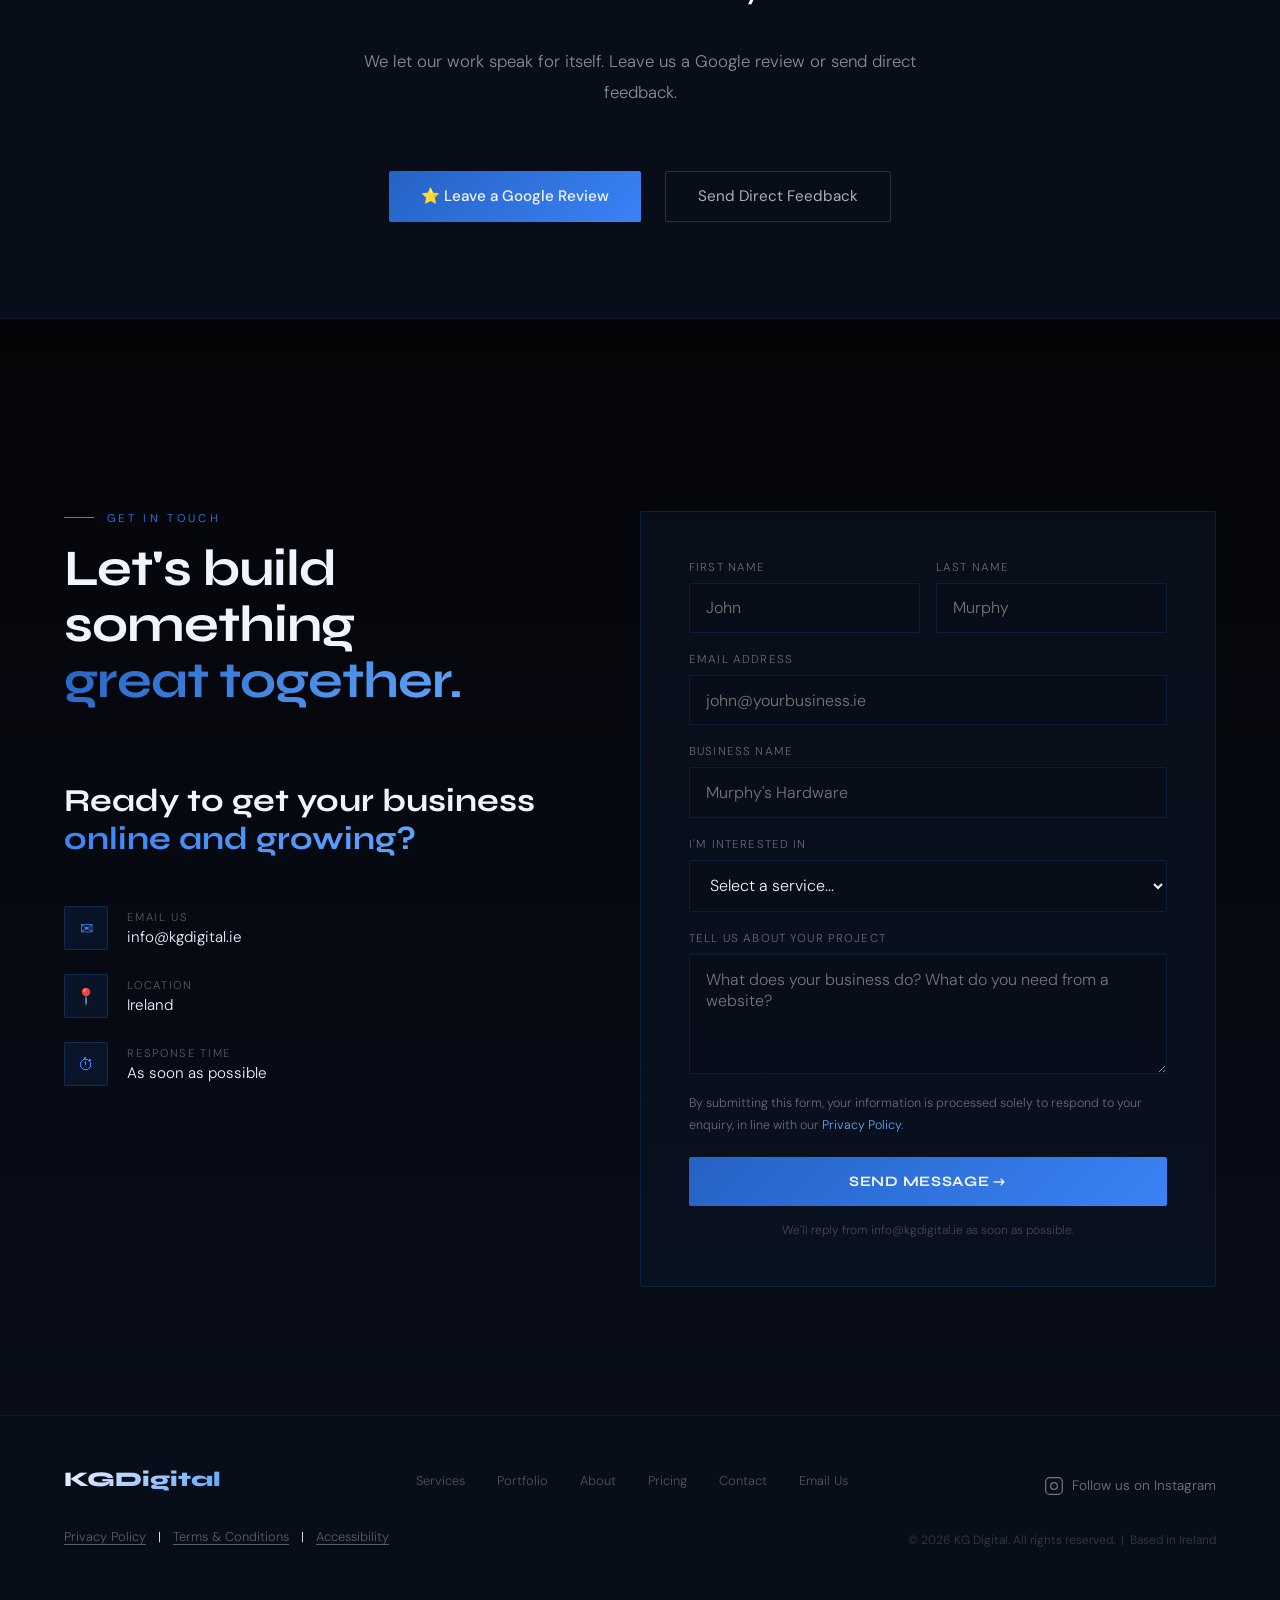
==== commit c893b8f3: "Add 50% upfront deposit stipulation to Payment terms in index.html and services.html Co-Authored-By:" ====
--- a/index.html
+++ b/index.html
@@ -171,7 +171,7 @@
     <h3>2. Services</h3>
     <p>KG Digital provides website design, development, and ongoing management services. Specific deliverables, timelines, and fees are agreed in writing before work commences.</p>
     <h3>3. Payment</h3>
-    <p>Invoices are due within 14 days of issue unless otherwise agreed. Late payment may result in suspension of services.</p>
+    <p>A deposit of 50% of the agreed fee is payable upfront before work commences. The remaining balance is due upon completion, prior to final delivery and handover. Invoices are due within 14 days of issue unless otherwise agreed. Late payment may result in suspension of services.</p>
     <h3>4. Intellectual property</h3>
     <p>Upon full payment, you own the final website and its custom content. KG Digital retains the right to display completed work in our portfolio unless you request otherwise in writing.</p>
     <h3>5. Liability</h3>
